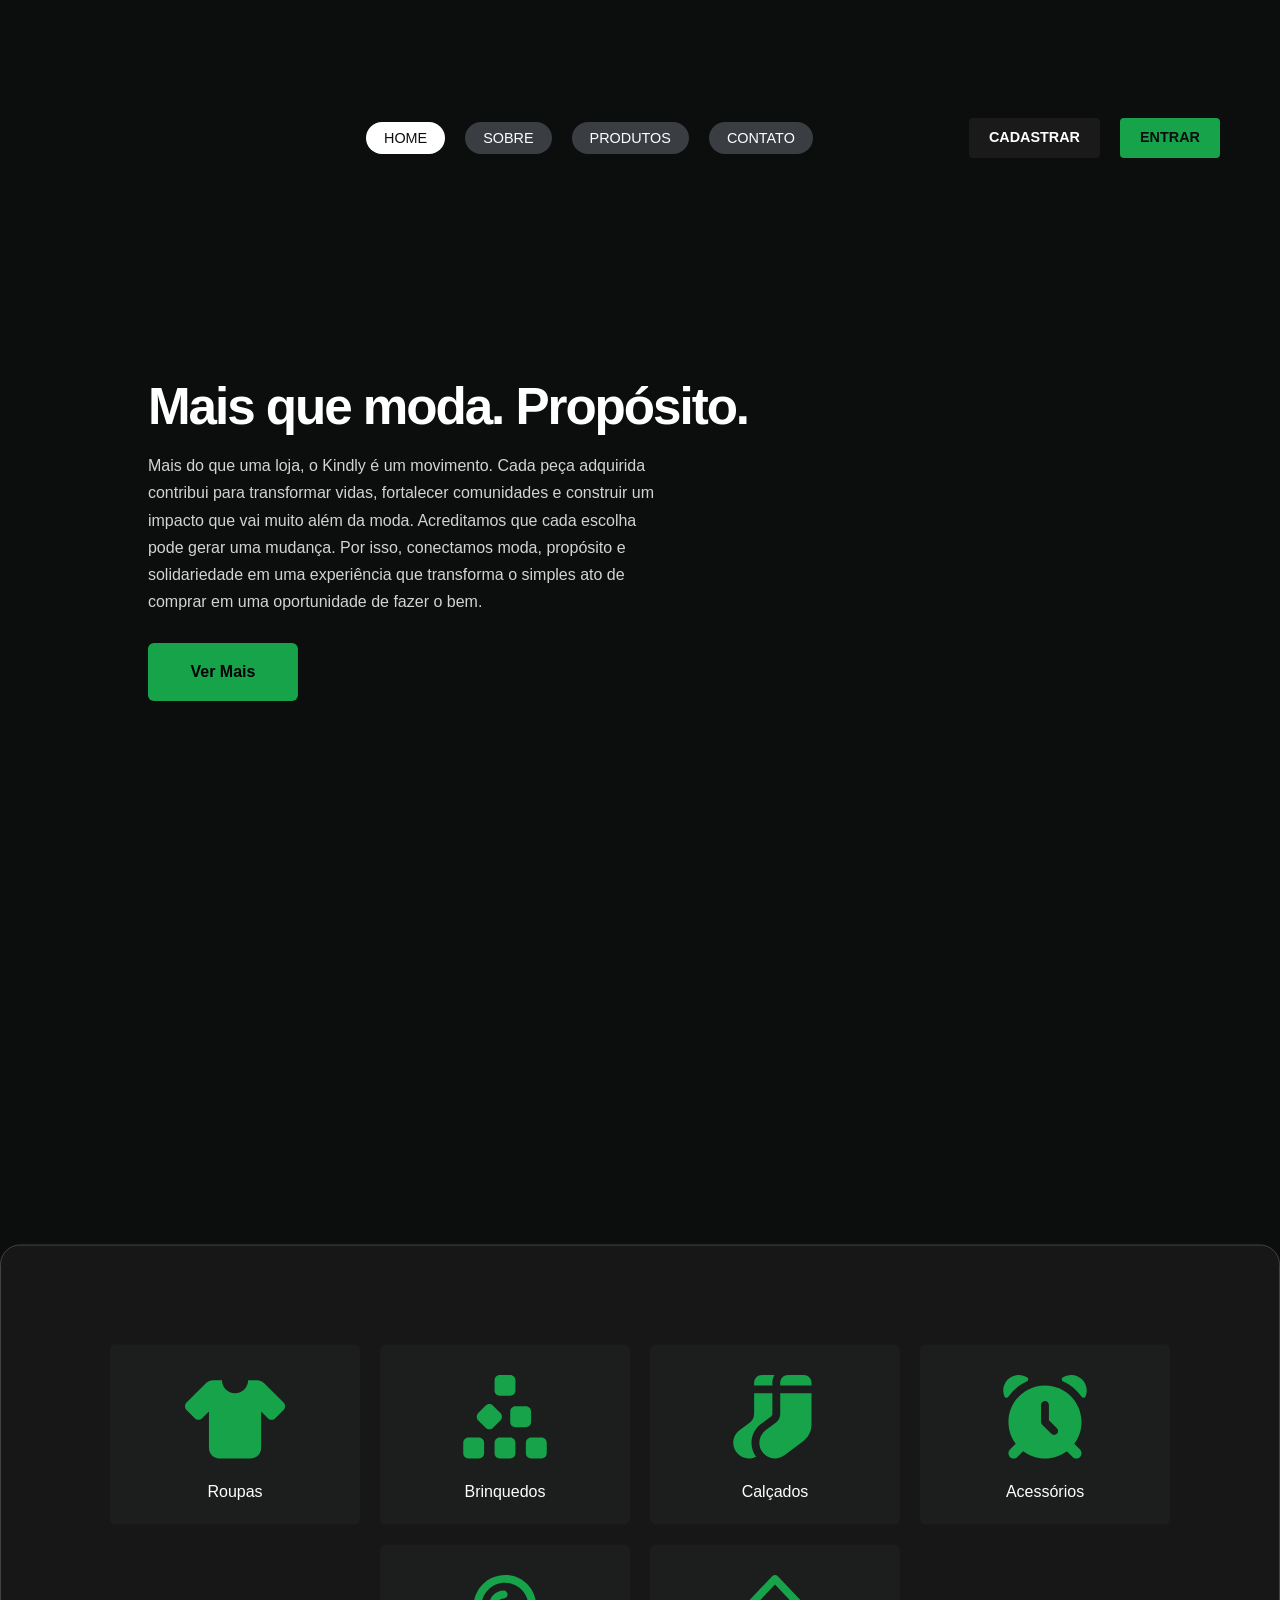
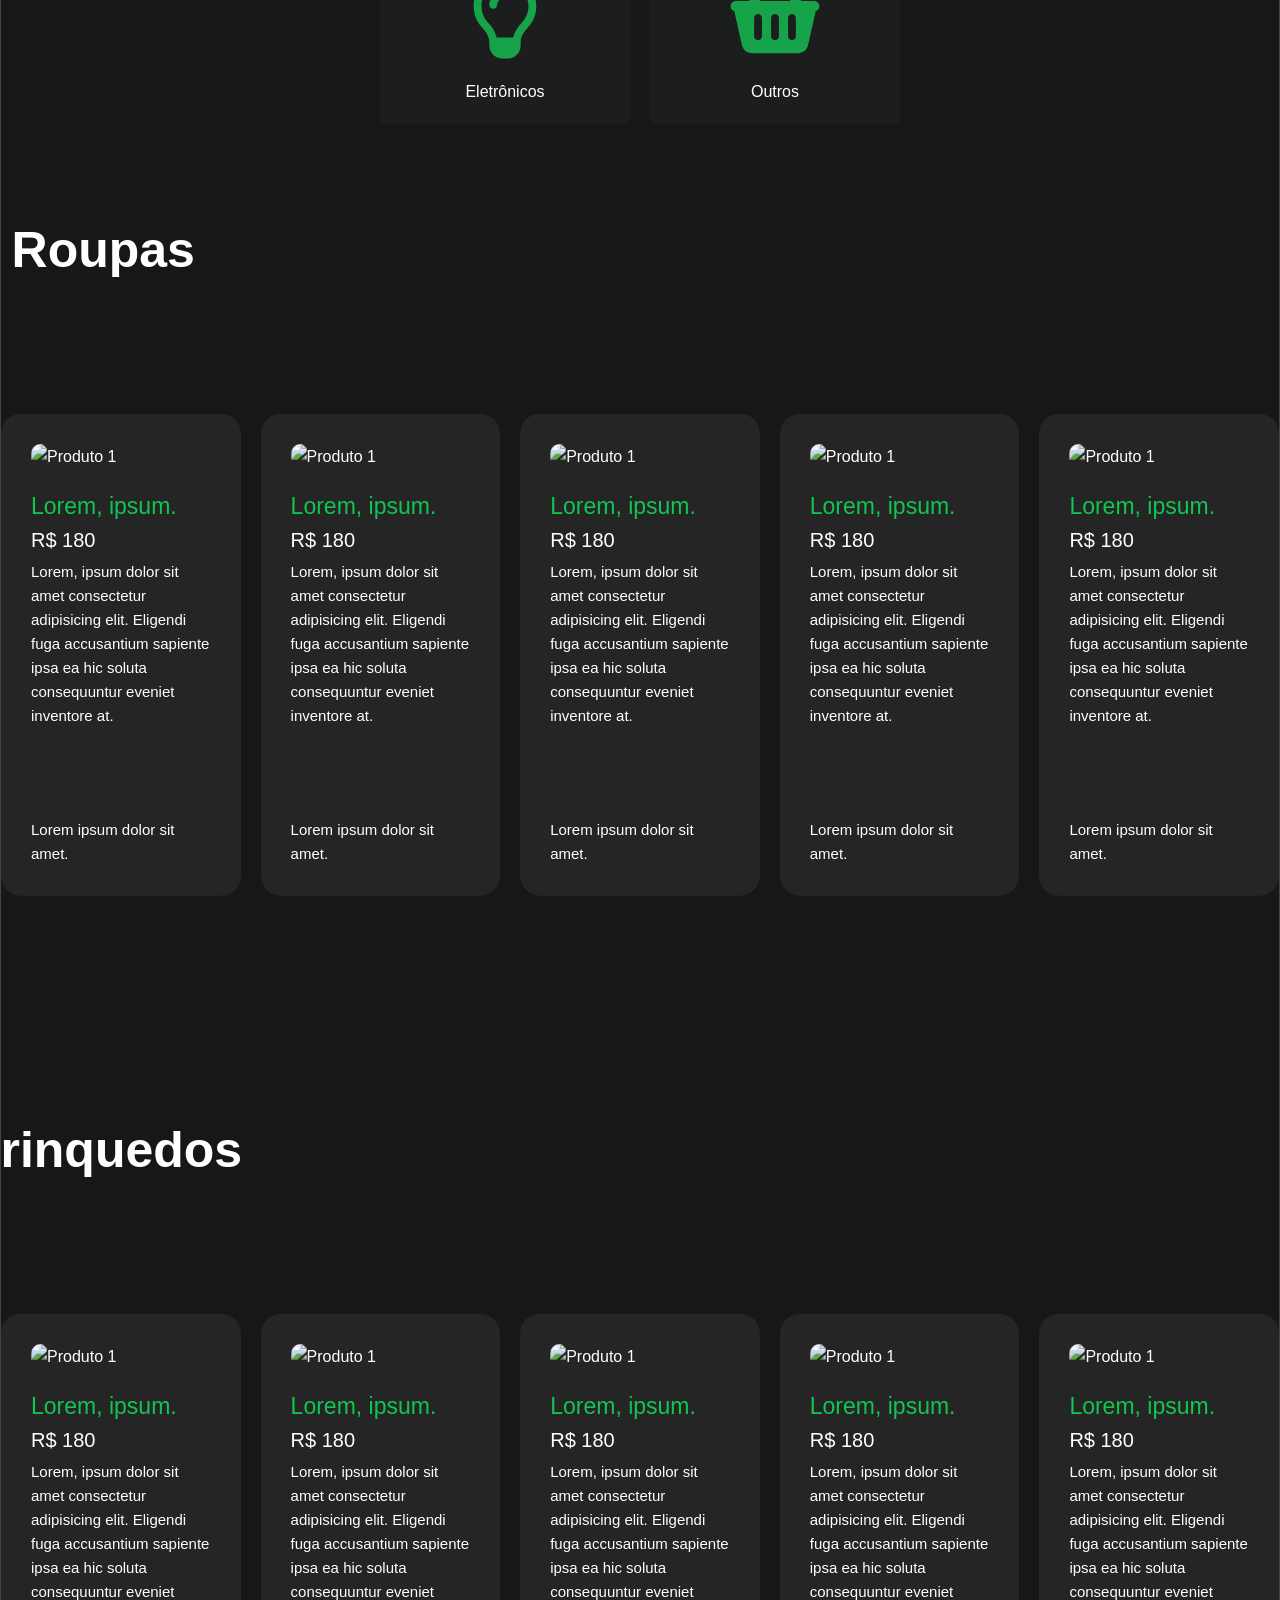
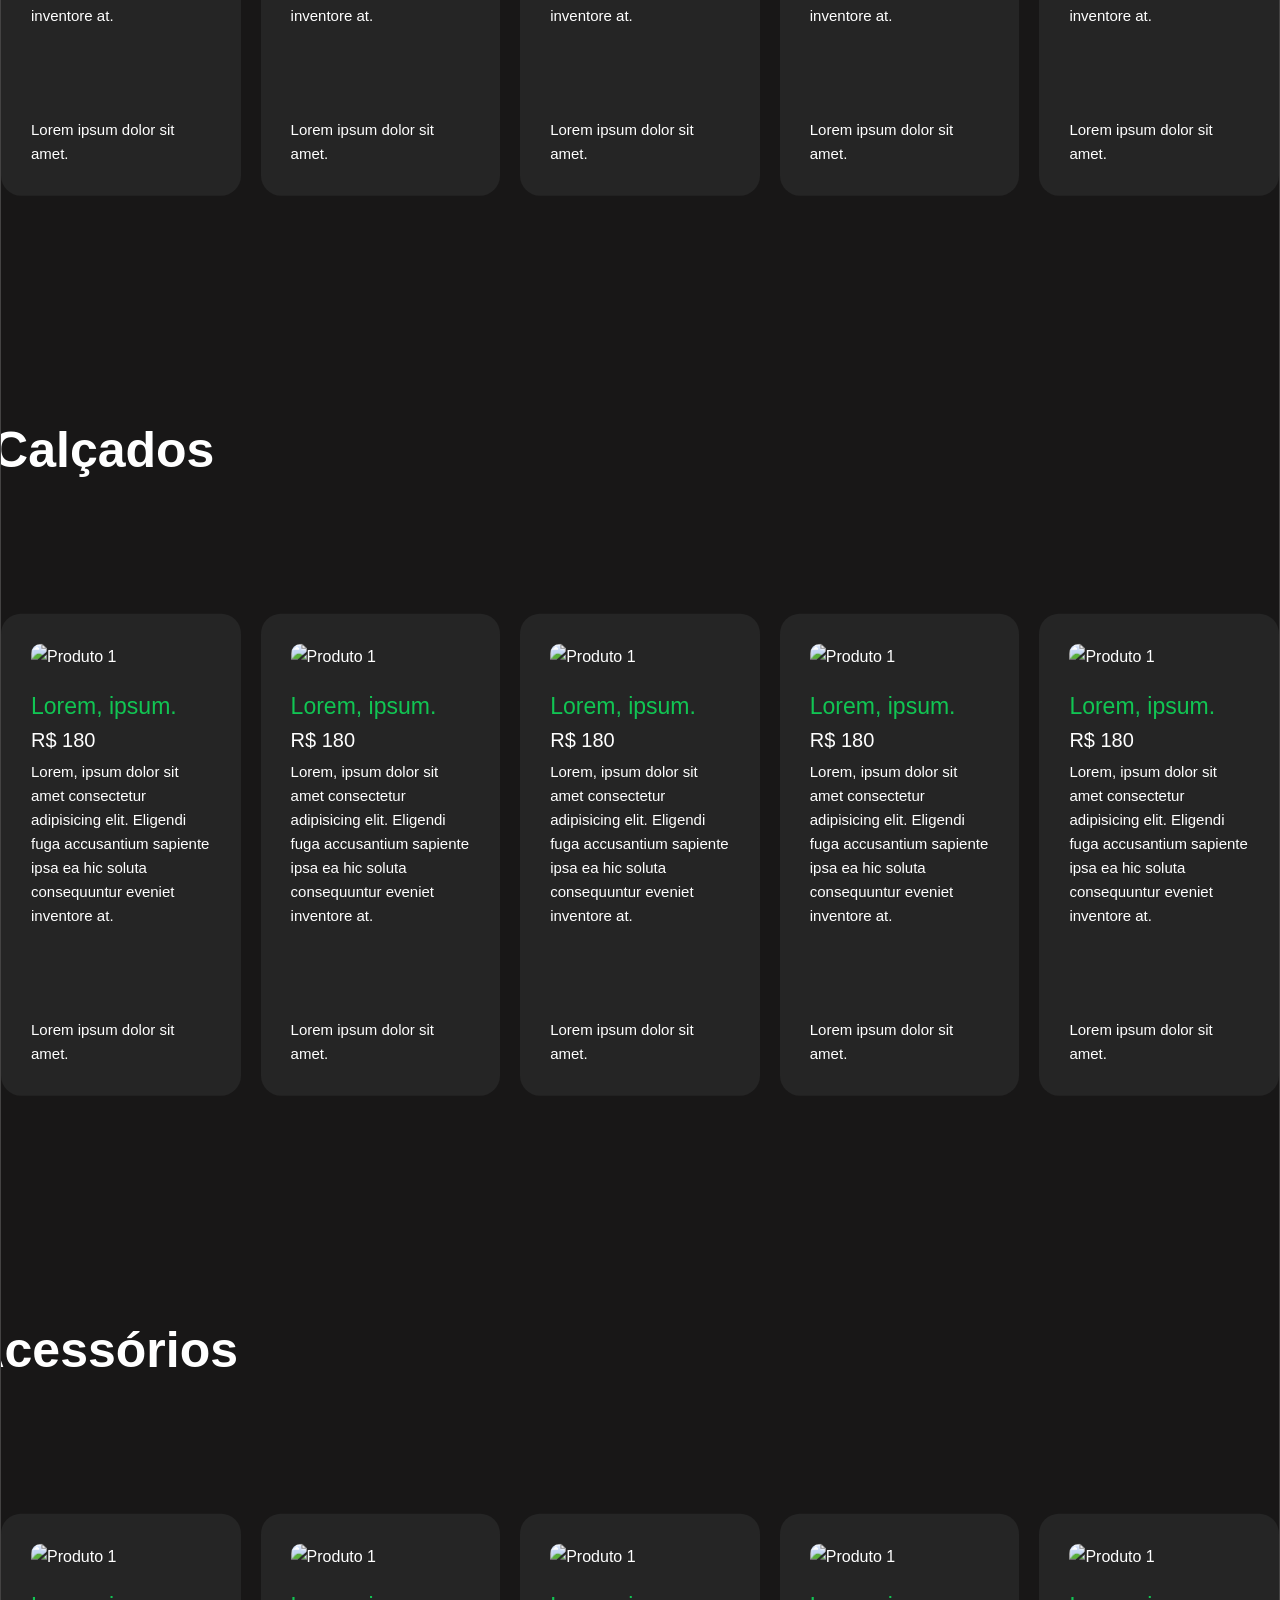
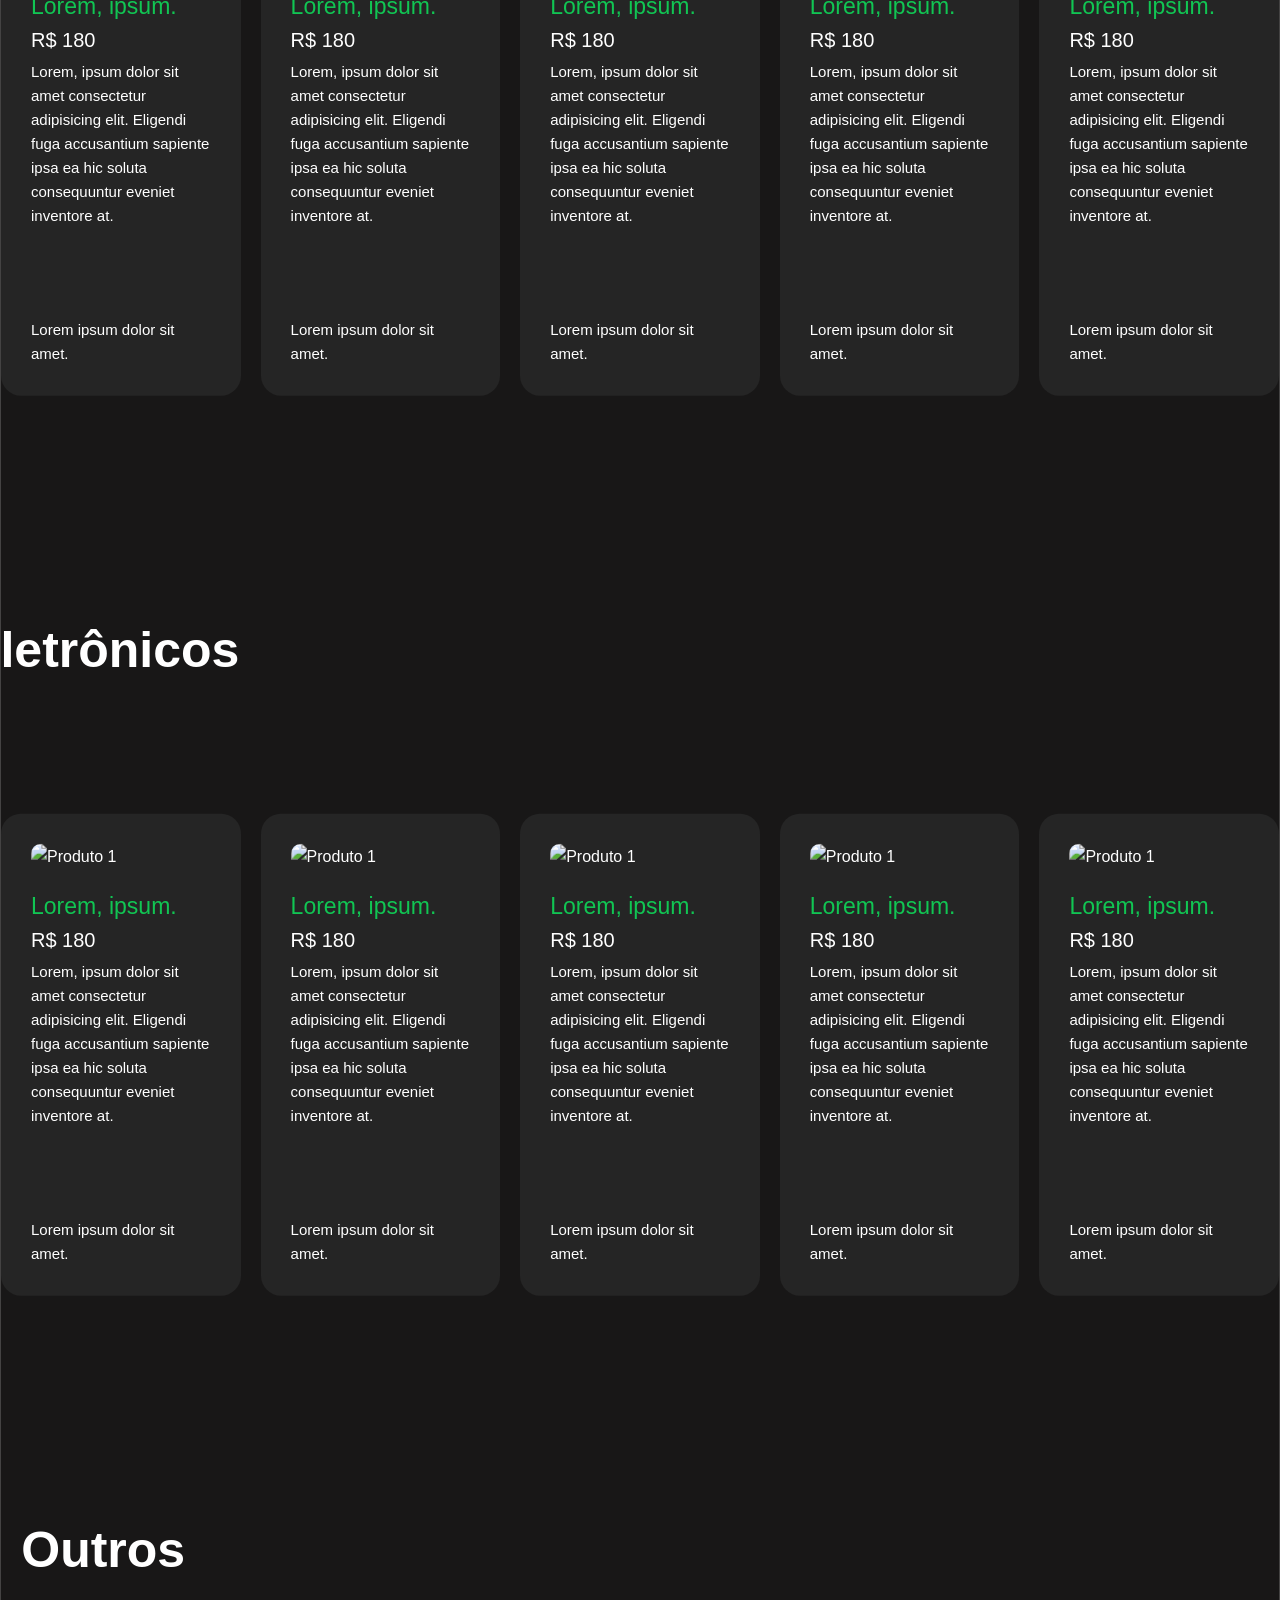
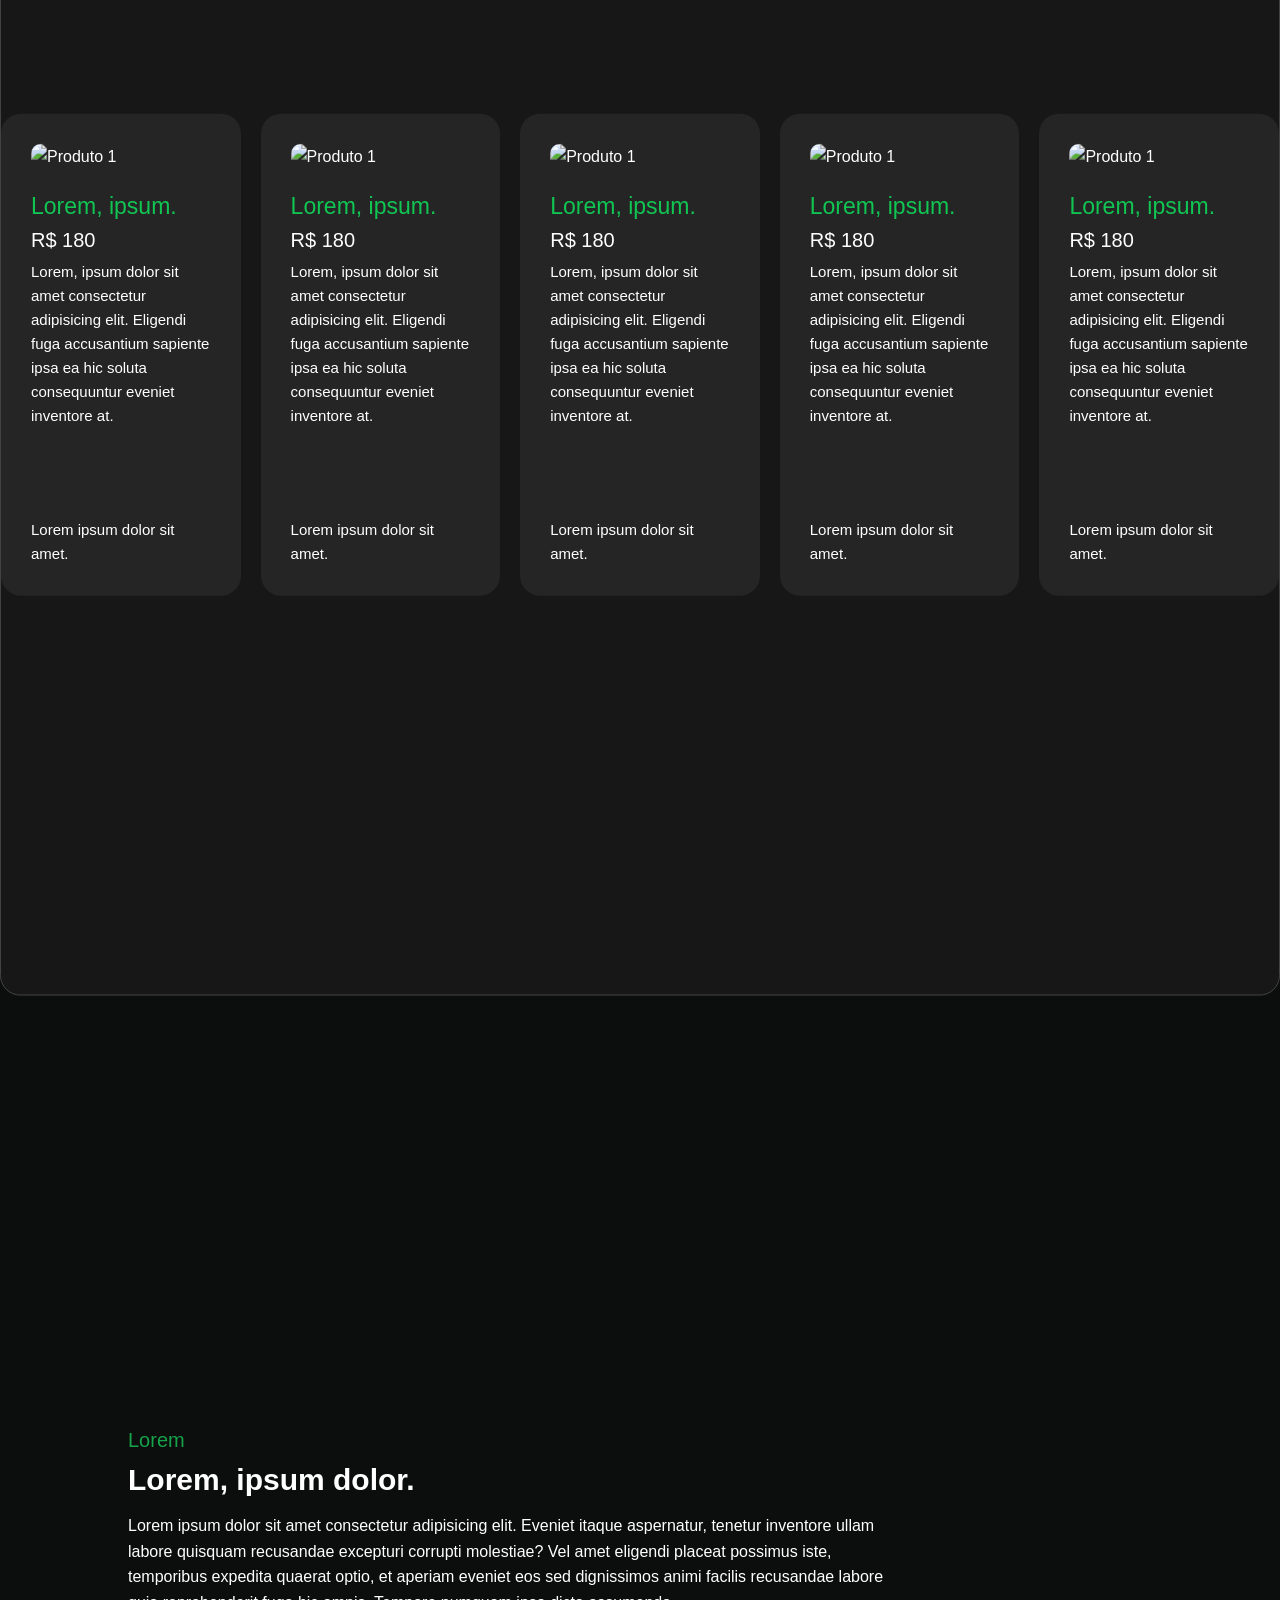
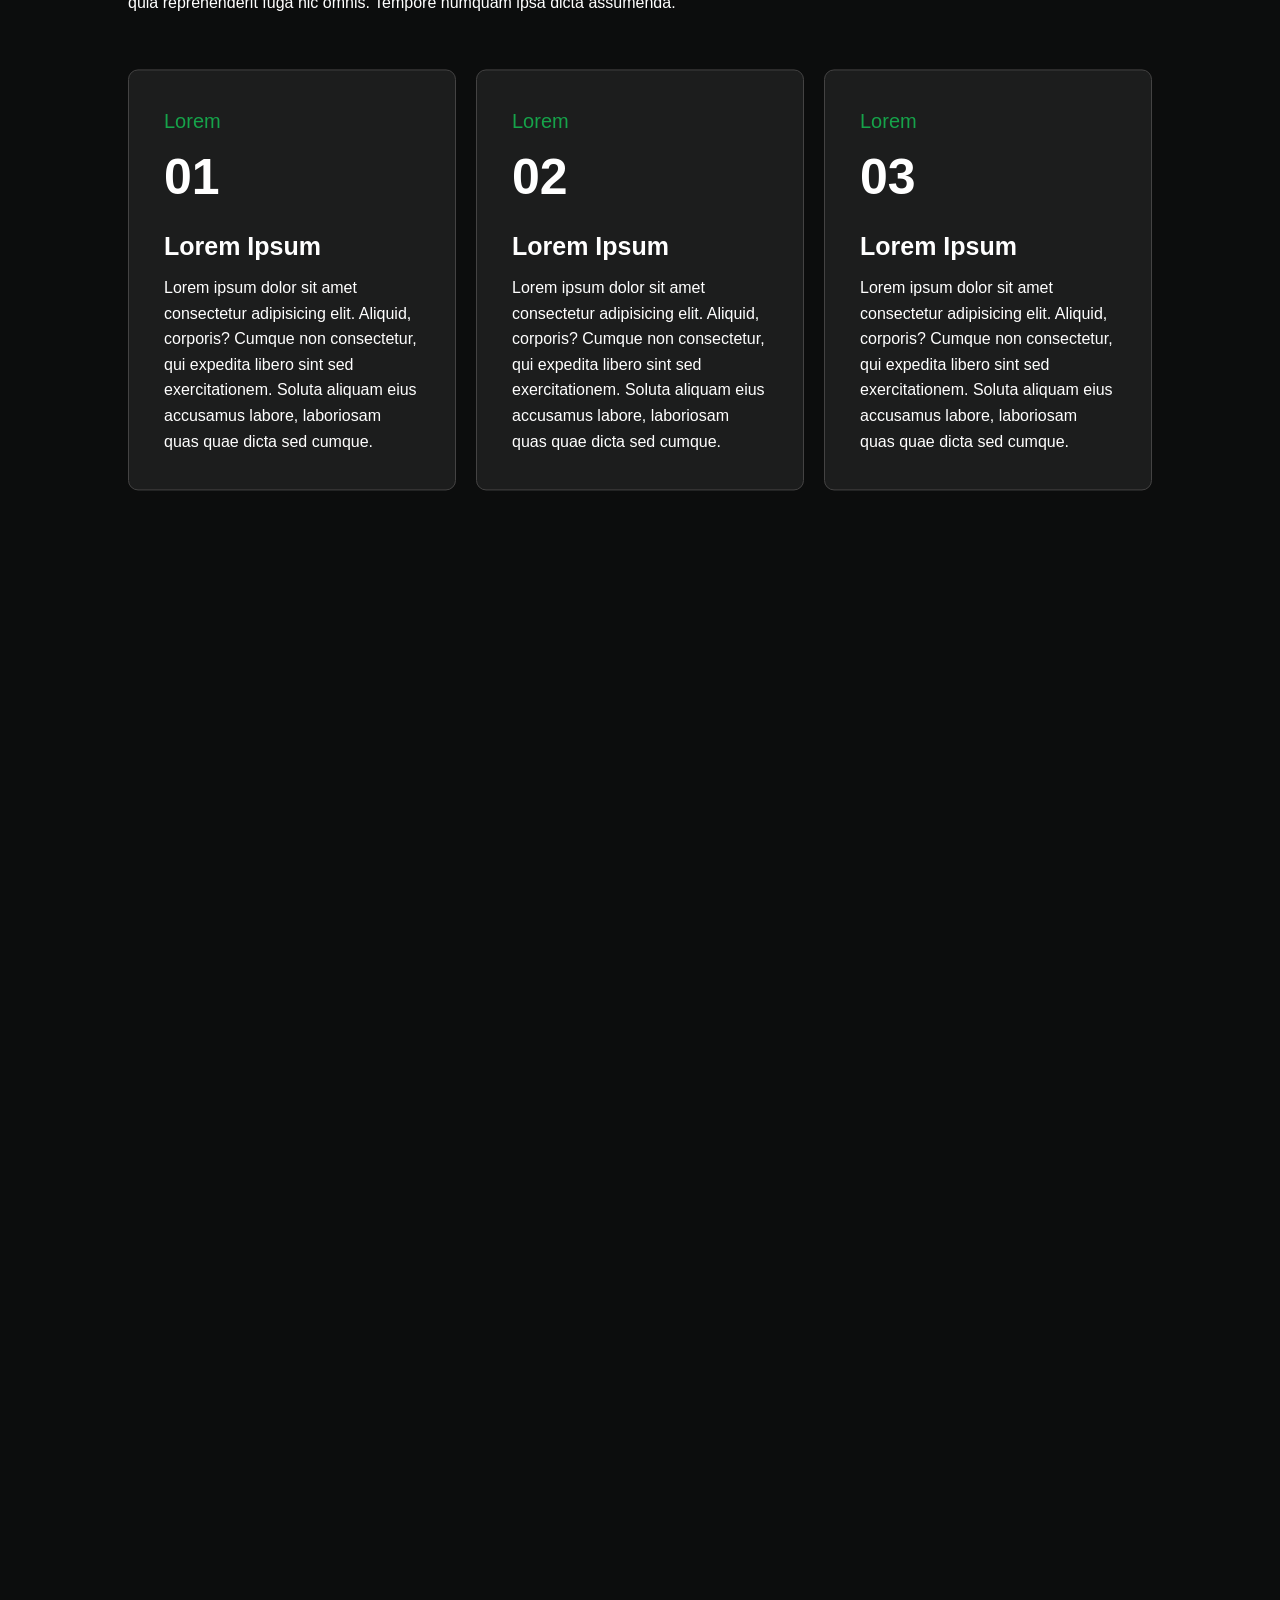
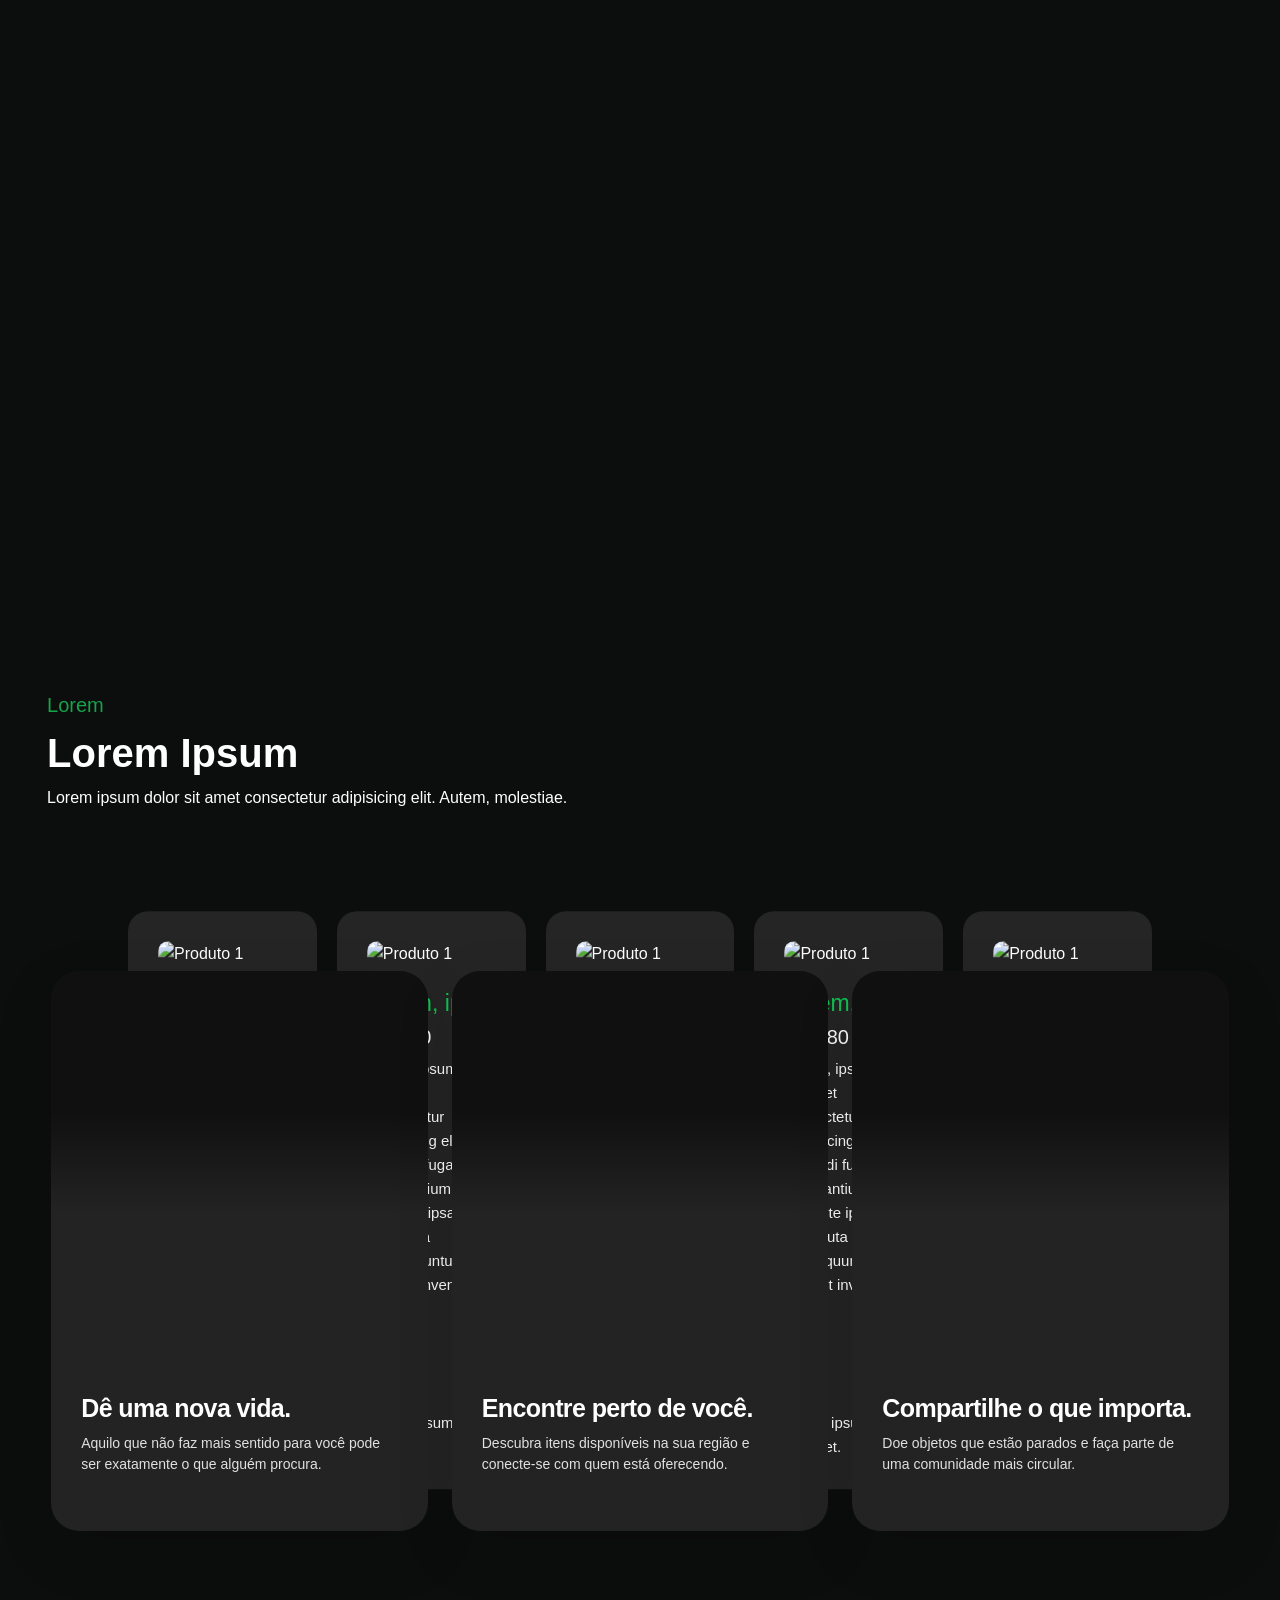
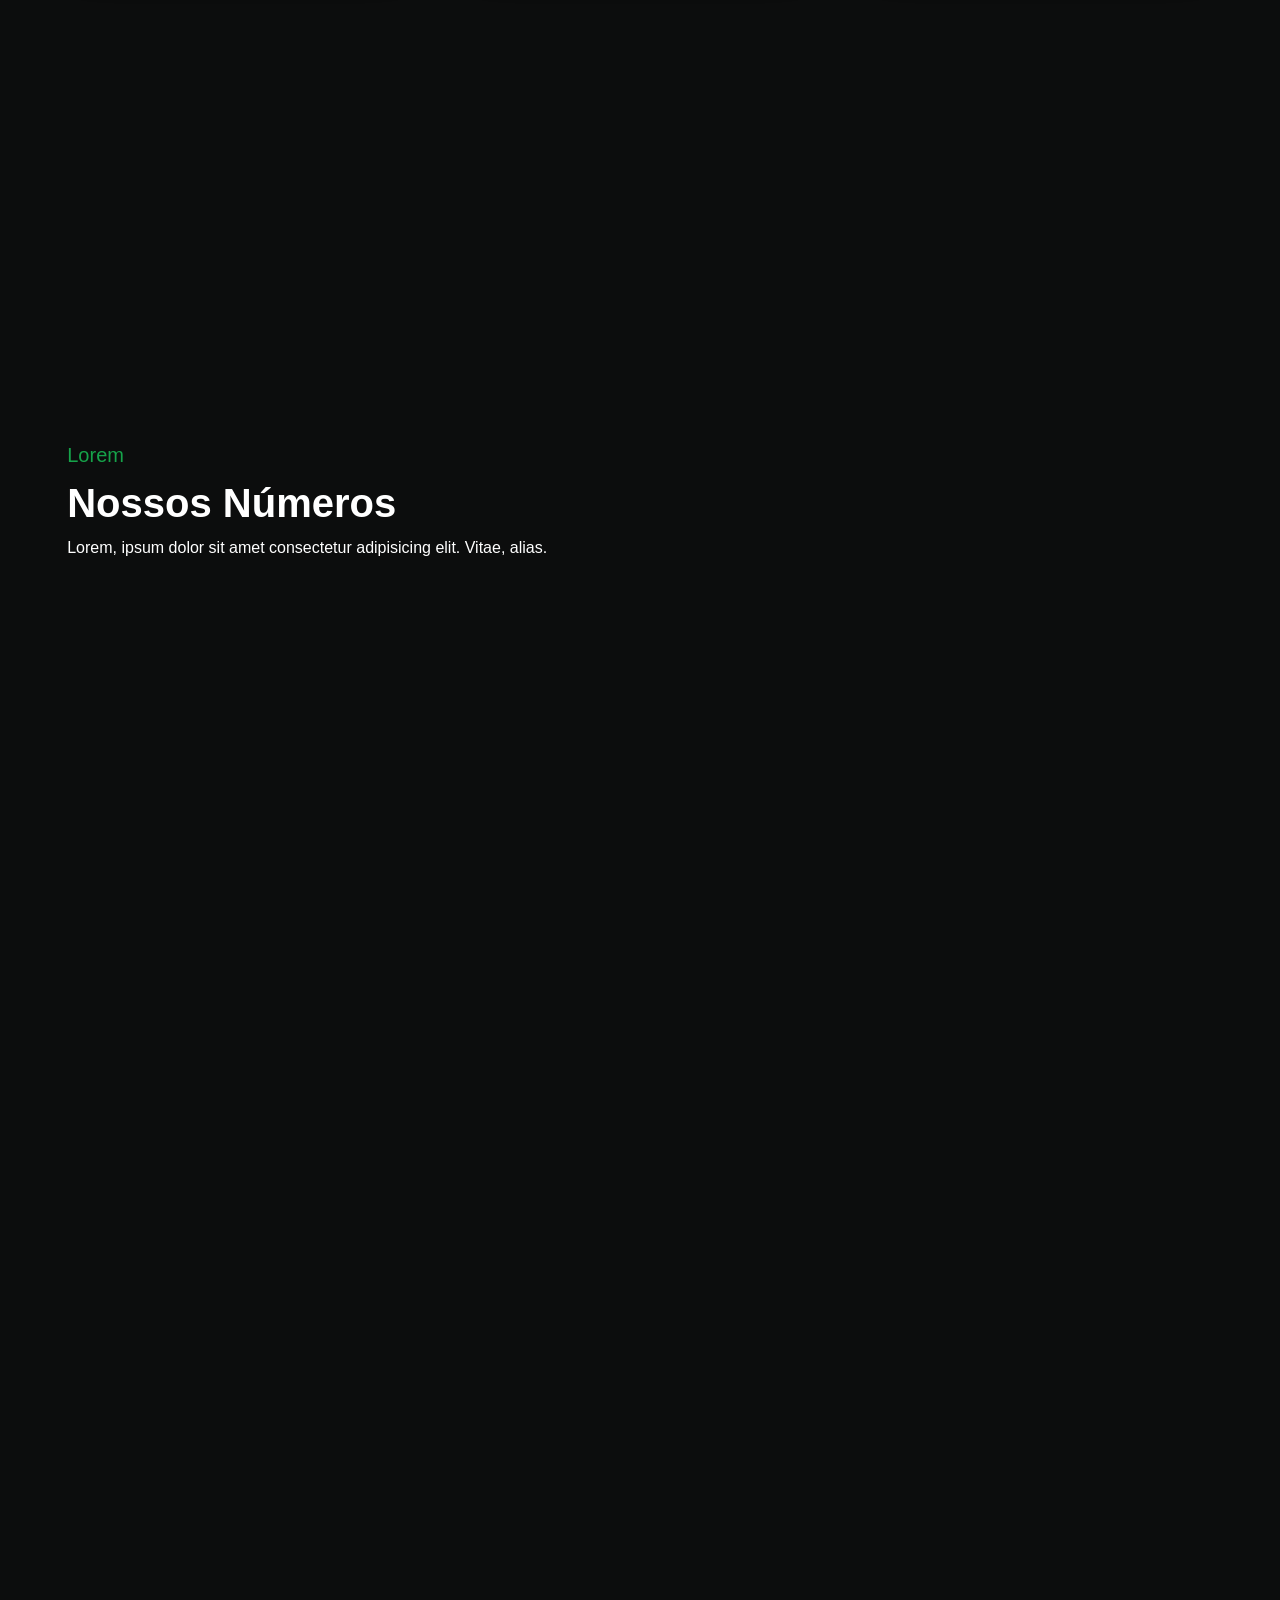
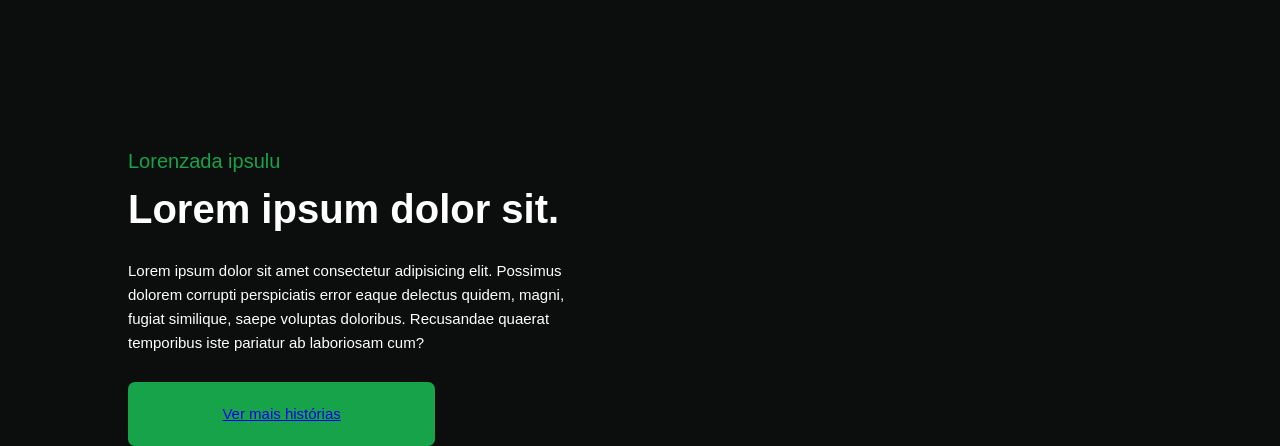
==== index.html @ 71527b62 "update js" ====
<!DOCTYPE html>
<html lang="pt-BR">
 
<head>
    <meta charset="UTF-8">
    <meta name="viewport" content="width=device-width, initial-scale=1.0">
    <title>Kindly - Roupas e Doações</title>
    <link rel="stylesheet" href="css/style.css">
    <link rel="stylesheet" href="https://cdnjs.cloudflare.com/ajax/libs/font-awesome/7.0.1/css/all.min.css"
        integrity="sha512-2SwdPD6INVrV/lHTZbO2nodKhrnDdJK9/kg2XD1r9uGqPo1cUbujc+IYdlYdEErWNu69gVcYgdxlmVmzTWnetw=="
        crossorigin="anonymous" referrerpolicy="no-referrer" />
    <script src="https://cdn.tailwindcss.com"></script>
</head>
 
<body>
 
    <header>
        <div class="container navbar">
            <div class="logo">
                <img src="pics/Foto.png" alt="" class="pic">
            </div>
            <ul class="nav-links">
                <li><a href="#" class="active">HOME</a></li>
                <li><a href="#">SOBRE</a></li>
                <li><a href="#">PRODUTOS</a></li>
                <li><a href="#">CONTATO</a></li>
            </ul>
 
            <div class="ct">
                <a href="#" class="cta-nav">CADASTRAR</a>
                <a href="#" class="cta-nav1">ENTRAR</a>
            </div>
 
        </div>
    </header>
 
    <section class="hero">
        <div class="texto">
            <h1>Mais que moda. Propósito.</h1>
            <p>Mais do que uma loja, o Kindly é um movimento. Cada peça adquirida contribui para transformar vidas,
                fortalecer comunidades e construir um impacto que vai muito além da moda. Acreditamos que cada escolha
                pode gerar uma mudança. Por isso, conectamos moda, propósito e solidariedade em uma experiência que
                transforma o simples ato de comprar em uma oportunidade de fazer o bem.</p>
            <a href="#" class="botao">Ver Mais</a>
        </div>
        <video src="pics/Background (2).mp4" autoplay muted loop></video>
    </section>
 
    <section>
        <div class="back">
            <div class="catalog-grid">
                <div class="catalog-item" data-category="roupas">
                    <svg xmlns="http://www.w3.org/2000/svg"
                        viewBox="0 0 640 640"><!--!Font Awesome Free v7.3.1 by @fontawesome - https://fontawesome.com License - https://fontawesome.com/license/free Copyright 2026 Fonticons, Inc.-->
                        <path fill="rgb(22, 163, 74)"
                            d="M320.2 176C364.4 176 400.2 140.2 400.2 96L453.7 96C470.7 96 487 102.7 499 114.7L617.6 233.4C630.1 245.9 630.1 266.2 617.6 278.7L566.9 329.4C554.4 341.9 534.1 341.9 521.6 329.4L480.2 288L480.2 512C480.2 547.3 451.5 576 416.2 576L224.2 576C188.9 576 160.2 547.3 160.2 512L160.2 288L118.8 329.4C106.3 341.9 86 341.9 73.5 329.4L22.9 278.6C10.4 266.1 10.4 245.8 22.9 233.3L141.5 114.7C153.5 102.7 169.8 96 186.8 96L240.3 96C240.3 140.2 276.1 176 320.3 176z" />
                    </svg>
                    <span>Roupas</span>
                </div>
 
                <div class="catalog-item" data-category="brinquedos">
                    <svg xmlns="http://www.w3.org/2000/svg"
                        viewBox="0 0 640 640"><!--!Font Awesome Free v7.3.1 by @fontawesome - https://fontawesome.com License - https://fontawesome.com/license/free Copyright 2026 Fonticons, Inc.-->
                        <path fill="rgb(22, 163, 74)"
                            d="M256 96C256 78.3 270.3 64 288 64L352 64C369.7 64 384 78.3 384 96L384 160C384 177.7 369.7 192 352 192L288 192C270.3 192 256 177.7 256 160L256 96zM288 448L352 448C369.7 448 384 462.3 384 480L384 544C384 561.7 369.7 576 352 576L288 576C270.3 576 256 561.7 256 544L256 480C256 462.3 270.3 448 288 448zM480 448L544 448C561.7 448 576 462.3 576 480L576 544C576 561.7 561.7 576 544 576L480 576C462.3 576 448 561.7 448 544L448 480C448 462.3 462.3 448 480 448zM384 256L448 256C465.7 256 480 270.3 480 288L480 352C480 369.7 465.7 384 448 384L384 384C366.3 384 352 369.7 352 352L352 288C352 270.3 366.3 256 384 256zM201.4 252.1C213.9 239.6 234.2 239.6 246.7 252.1L292 297.4C304.5 309.9 304.5 330.2 292 342.7L246.7 388C234.2 400.5 213.9 400.5 201.4 388L156.1 342.6C143.6 330.1 143.6 309.8 156.1 297.3L201.4 252zM96 448L160 448C177.7 448 192 462.3 192 480L192 544C192 561.7 177.7 576 160 576L96 576C78.3 576 64 561.7 64 544L64 480C64 462.3 78.3 448 96 448z" />
                    </svg>
                    <span>Brinquedos</span>
                </div>
 
                <div class="catalog-item" data-category="calcados">
                    <svg xmlns="http://www.w3.org/2000/svg"
                        viewBox="0 0 640 640"><!--!Font Awesome Free v7.3.1 by @fontawesome - https://fontawesome.com License - https://fontawesome.com/license/free Copyright 2026 Fonticons, Inc.-->
                        <path fill="rgb(22, 163, 74)"
                            d="M316.8 64L240 64C213.5 64 192 85.5 192 112L192 128L304 128L304 112C304 94.5 308.7 78.1 316.8 64zM192 176L192 304C192 324.1 182.5 343.1 166.4 355.2L102.4 403.2C78.2 421.3 64 449.8 64 480C64 533 107 576 160 576C175.4 576 190.5 572.3 204 565.3C186.4 541.4 176 511.9 176 480C176 434.7 197.3 392 233.6 364.8L297.6 316.8C301.6 313.8 304 309 304 304L304 176L192 176zM352 176L352 304C352 324.1 342.5 343.1 326.4 355.2L262.4 403.2C238.2 421.3 224 449.8 224 480C224 533 267 576 320 576C340.8 576 361 569.3 377.6 556.8L492.8 470.4C525 446.2 544 408.3 544 368L544 176L352 176zM544 128L544 112C544 85.5 522.5 64 496 64L400 64C373.5 64 352 85.5 352 112L352 128L544 128z" />
                    </svg>
                    <span>Calçados</span>
                </div>
 
                <div class="catalog-item" data-category="acessorios">
                    <svg xmlns="http://www.w3.org/2000/svg"
                        viewBox="0 0 640 640"><!--!Font Awesome Free v7.3.1 by @fontawesome - https://fontawesome.com License - https://fontawesome.com/license/free Copyright 2026 Fonticons, Inc.-->
                        <path fill="rgb(22, 163, 74)"
                            d="M568.4 196.5C563.9 207 550 206.3 543.5 196.9C515.7 156.9 477.4 124.7 432.5 104.3C422.1 99.6 418.8 86 428.4 79.7C443.4 69.8 461.4 64 480.7 64C533.3 64 575.9 106.6 575.9 159.2C575.9 172.4 573.2 185 568.3 196.5zM96.5 196.9C90 206.3 76 207 71.6 196.5C66.7 185 64 172.4 64 159.2C64 106.6 106.6 64 159.2 64C178.5 64 196.5 69.8 211.5 79.7C221.1 86 217.8 99.6 207.4 104.3C162.6 124.7 124.3 156.9 96.4 196.9zM454.2 531.4C416.8 559.4 370.3 576 320 576C269.7 576 223.2 559.4 185.9 531.4L150.6 566.6C138.1 579.1 117.8 579.1 105.3 566.6C92.8 554.1 92.8 533.8 105.3 521.3L140.5 486.1C112.6 448.8 96 402.3 96 352C96 228.3 196.3 128 320 128C443.7 128 544 228.3 544 352C544 402.3 527.4 448.8 499.4 486.2L534.6 521.4C547.1 533.9 547.1 554.2 534.6 566.7C522.1 579.2 501.8 579.2 489.3 566.7L454.1 531.5zM344 248C344 234.7 333.3 224 320 224C306.7 224 296 234.7 296 248L296 352C296 358.4 298.5 364.5 303 369L359 425C368.4 434.4 383.6 434.4 392.9 425C402.2 415.6 402.3 400.4 392.9 391.1L343.9 342.1L343.9 248z" />
                    </svg>
                    <span>Acessórios</span>
                </div>
 
                <div class="catalog-item" data-category="eletronicos">
                    <svg xmlns="http://www.w3.org/2000/svg"
                        viewBox="0 0 640 640"><!--!Font Awesome Free v7.3.1 by @fontawesome - https://fontawesome.com License - https://fontawesome.com/license/free Copyright 2026 Fonticons, Inc.-->
                        <path fill="rgb(22, 163, 74)"
                            d="M424.5 355.1C449 329.2 464 294.4 464 256C464 176.5 399.5 112 320 112C240.5 112 176 176.5 176 256C176 294.4 191 329.2 215.5 355.1C236.8 377.5 260.4 409.1 268.8 448L371.2 448C379.6 409 403.2 377.5 424.5 355.1zM459.3 388.1C435.7 413 416 443.4 416 477.7L416 496C416 540.2 380.2 576 336 576L304 576C259.8 576 224 540.2 224 496L224 477.7C224 443.4 204.3 413 180.7 388.1C148 353.7 128 307.2 128 256C128 150 214 64 320 64C426 64 512 150 512 256C512 307.2 492 353.7 459.3 388.1zM272 248C272 261.3 261.3 272 248 272C234.7 272 224 261.3 224 248C224 199.4 263.4 160 312 160C325.3 160 336 170.7 336 184C336 197.3 325.3 208 312 208C289.9 208 272 225.9 272 248z" />
                    </svg>
                    <span>Eletrônicos</span>
                </div>
 
                <div class="catalog-item" data-category="outros">
                    <svg xmlns="http://www.w3.org/2000/svg"
                        viewBox="0 0 640 640"><!--!Font Awesome Free v7.3.1 by @fontawesome - https://fontawesome.com License - https://fontawesome.com/license/free Copyright 2026 Fonticons, Inc.-->
                        <path fill="rgb(22, 163, 74)"
                            d="M320 64C326.6 64 332.9 66.7 337.4 71.5L481.4 223.5L481.9 224L560 224C577.7 224 592 238.3 592 256C592 270.5 582.4 282.7 569.2 286.7L523.1 493.9C516.6 523.2 490.6 544 460.6 544L179.3 544C149.3 544 123.3 523.2 116.8 493.9L70.8 286.7C57.6 282.8 48 270.5 48 256C48 238.3 62.3 224 80 224L158.1 224L158.6 223.5L302.6 71.5C307.1 66.7 313.4 64 320 64zM320 122.9L224.2 224L415.8 224L320 122.9zM240 328C240 314.7 229.3 304 216 304C202.7 304 192 314.7 192 328L192 440C192 453.3 202.7 464 216 464C229.3 464 240 453.3 240 440L240 328zM320 304C306.7 304 296 314.7 296 328L296 440C296 453.3 306.7 464 320 464C333.3 464 344 453.3 344 440L344 328C344 314.7 333.3 304 320 304zM448 328C448 314.7 437.3 304 424 304C410.7 304 400 314.7 400 328L400 440C400 453.3 410.7 464 424 464C437.3 464 448 453.3 448 440L448 328z" />
                    </svg>
                    <span>Outros</span>
                </div>
 
                <!--Anúncios 1-->
                <div class="anuncios">
                    <h1 class="text">Roupas</h1>
                    <div class="anuncio">
                        <img src="ads/row-fashionable-polo-tshirts-man-wooden-hanger-rack-clothing-boutique-retail-shop.jpg"
                            alt="Produto 1" class="ad">
                        <h1 for="#">Lorem, ipsum.</h1>
                        <label for="#" class="lbl">R$ 180</label>
                        <p>Lorem, ipsum dolor sit amet consectetur adipisicing elit. Eligendi fuga accusantium sapiente
                            ipsa ea hic soluta consequuntur eveniet inventore at.</p>
                        <p class="label">Lorem ipsum dolor sit amet.</p>
 
                    </div>
 
                    <div class="anuncio">
                        <img src="ads/row-fashionable-polo-tshirts-man-wooden-hanger-rack-clothing-boutique-retail-shop.jpg"
                            alt="Produto 1" class="ad">
                        <h1 for="#">Lorem, ipsum.</h1>
                        <label for="#" class="lbl">R$ 180</label>
                        <p>Lorem, ipsum dolor sit amet consectetur adipisicing elit. Eligendi fuga accusantium sapiente
                            ipsa ea hic soluta consequuntur eveniet inventore at.</p>
                        <p class="label">Lorem ipsum dolor sit amet.</p>
                    </div>
 
                    <div class="anuncio">
                        <img src="ads/row-fashionable-polo-tshirts-man-wooden-hanger-rack-clothing-boutique-retail-shop.jpg"
                            alt="Produto 1" class="ad">
                        <h1 for="#">Lorem, ipsum.</h1>
                        <label for="#" class="lbl">R$ 180</label>
                        <p>Lorem, ipsum dolor sit amet consectetur adipisicing elit. Eligendi fuga accusantium sapiente
                            ipsa ea hic soluta consequuntur eveniet inventore at.</p>
                        <p class="label">Lorem ipsum dolor sit amet.</p>
                    </div>
 
                    <div class="anuncio">
                        <img src="ads/row-fashionable-polo-tshirts-man-wooden-hanger-rack-clothing-boutique-retail-shop.jpg"
                            alt="Produto 1" class="ad">
                        <h1 for="#">Lorem, ipsum.</h1>
                        <label for="#" class="lbl">R$ 180</label>
                        <p>Lorem, ipsum dolor sit amet consectetur adipisicing elit. Eligendi fuga accusantium sapiente
                            ipsa ea hic soluta consequuntur eveniet inventore at.</p>
                        <p class="label">Lorem ipsum dolor sit amet.</p>
                    </div>
 
                    <div class="anuncio">
                        <img src="ads/row-fashionable-polo-tshirts-man-wooden-hanger-rack-clothing-boutique-retail-shop.jpg"
                            alt="Produto 1" class="ad">
                        <h1 for="#">Lorem, ipsum.</h1>
                        <label for="#" class="lbl">R$ 180</label>
                        <p>Lorem, ipsum dolor sit amet consectetur adipisicing elit. Eligendi fuga accusantium sapiente
                            ipsa ea hic soluta consequuntur eveniet inventore at.</p>
                        <p class="label">Lorem ipsum dolor sit amet.</p>
                    </div>
                </div>
 
                <!--Anúncios 2-->
                <div class="anuncios1">
                    <h1 class="text">Brinquedos</h1>
                    <div class="anuncio">
                        <img src="ads/row-fashionable-polo-tshirts-man-wooden-hanger-rack-clothing-boutique-retail-shop.jpg"
                            alt="Produto 1" class="ad">
                        <h1 for="#">Lorem, ipsum.</h1>
                        <label for="#" class="lbl">R$ 180</label>
                        <p>Lorem, ipsum dolor sit amet consectetur adipisicing elit. Eligendi fuga accusantium sapiente
                            ipsa ea hic soluta consequuntur eveniet inventore at.</p>
                        <p class="label">Lorem ipsum dolor sit amet.</p>
 
                    </div>
 
                    <div class="anuncio">
                        <img src="ads/row-fashionable-polo-tshirts-man-wooden-hanger-rack-clothing-boutique-retail-shop.jpg"
                            alt="Produto 1" class="ad">
                        <h1 for="#">Lorem, ipsum.</h1>
                        <label for="#" class="lbl">R$ 180</label>
                        <p>Lorem, ipsum dolor sit amet consectetur adipisicing elit. Eligendi fuga accusantium sapiente
                            ipsa ea hic soluta consequuntur eveniet inventore at.</p>
                        <p class="label">Lorem ipsum dolor sit amet.</p>
                    </div>
 
                    <div class="anuncio">
                        <img src="ads/row-fashionable-polo-tshirts-man-wooden-hanger-rack-clothing-boutique-retail-shop.jpg"
                            alt="Produto 1" class="ad">
                        <h1 for="#">Lorem, ipsum.</h1>
                        <label for="#" class="lbl">R$ 180</label>
                        <p>Lorem, ipsum dolor sit amet consectetur adipisicing elit. Eligendi fuga accusantium sapiente
                            ipsa ea hic soluta consequuntur eveniet inventore at.</p>
                        <p class="label">Lorem ipsum dolor sit amet.</p>
                    </div>
 
                    <div class="anuncio">
                        <img src="ads/row-fashionable-polo-tshirts-man-wooden-hanger-rack-clothing-boutique-retail-shop.jpg"
                            alt="Produto 1" class="ad">
                        <h1 for="#">Lorem, ipsum.</h1>
                        <label for="#" class="lbl">R$ 180</label>
                        <p>Lorem, ipsum dolor sit amet consectetur adipisicing elit. Eligendi fuga accusantium sapiente
                            ipsa ea hic soluta consequuntur eveniet inventore at.</p>
                        <p class="label">Lorem ipsum dolor sit amet.</p>
                    </div>
 
                    <div class="anuncio">
                        <img src="ads/row-fashionable-polo-tshirts-man-wooden-hanger-rack-clothing-boutique-retail-shop.jpg"
                            alt="Produto 1" class="ad">
                        <h1 for="#">Lorem, ipsum.</h1>
                        <label for="#" class="lbl">R$ 180</label>
                        <p>Lorem, ipsum dolor sit amet consectetur adipisicing elit. Eligendi fuga accusantium sapiente
                            ipsa ea hic soluta consequuntur eveniet inventore at.</p>
                        <p class="label">Lorem ipsum dolor sit amet.</p>
                    </div>
                </div>
 
                <!--Anúncios 3-->
                <div class="anuncios3">
                    <h1 class="text">Acessórios</h1>
                    <div class="anuncio">
                        <img src="ads/row-fashionable-polo-tshirts-man-wooden-hanger-rack-clothing-boutique-retail-shop.jpg"
                            alt="Produto 1" class="ad">
                        <h1 for="#">Lorem, ipsum.</h1>
                        <label for="#" class="lbl">R$ 180</label>
                        <p>Lorem, ipsum dolor sit amet consectetur adipisicing elit. Eligendi fuga accusantium sapiente
                            ipsa ea hic soluta consequuntur eveniet inventore at.</p>
                        <p class="label">Lorem ipsum dolor sit amet.</p>
 
                    </div>
 
                    <div class="anuncio">
                        <img src="ads/row-fashionable-polo-tshirts-man-wooden-hanger-rack-clothing-boutique-retail-shop.jpg"
                            alt="Produto 1" class="ad">
                        <h1 for="#">Lorem, ipsum.</h1>
                        <label for="#" class="lbl">R$ 180</label>
                        <p>Lorem, ipsum dolor sit amet consectetur adipisicing elit. Eligendi fuga accusantium sapiente
                            ipsa ea hic soluta consequuntur eveniet inventore at.</p>
                        <p class="label">Lorem ipsum dolor sit amet.</p>
                    </div>
 
                    <div class="anuncio">
                        <img src="ads/row-fashionable-polo-tshirts-man-wooden-hanger-rack-clothing-boutique-retail-shop.jpg"
                            alt="Produto 1" class="ad">
                        <h1 for="#">Lorem, ipsum.</h1>
                        <label for="#" class="lbl">R$ 180</label>
                        <p>Lorem, ipsum dolor sit amet consectetur adipisicing elit. Eligendi fuga accusantium sapiente
                            ipsa ea hic soluta consequuntur eveniet inventore at.</p>
                        <p class="label">Lorem ipsum dolor sit amet.</p>
                    </div>
 
                    <div class="anuncio">
                        <img src="ads/row-fashionable-polo-tshirts-man-wooden-hanger-rack-clothing-boutique-retail-shop.jpg"
                            alt="Produto 1" class="ad">
                        <h1 for="#">Lorem, ipsum.</h1>
                        <label for="#" class="lbl">R$ 180</label>
                        <p>Lorem, ipsum dolor sit amet consectetur adipisicing elit. Eligendi fuga accusantium sapiente
                            ipsa ea hic soluta consequuntur eveniet inventore at.</p>
                        <p class="label">Lorem ipsum dolor sit amet.</p>
                    </div>
 
                    <div class="anuncio">
                        <img src="ads/row-fashionable-polo-tshirts-man-wooden-hanger-rack-clothing-boutique-retail-shop.jpg"
                            alt="Produto 1" class="ad">
                        <h1 for="#">Lorem, ipsum.</h1>
                        <label for="#" class="lbl">R$ 180</label>
                        <p>Lorem, ipsum dolor sit amet consectetur adipisicing elit. Eligendi fuga accusantium sapiente
                            ipsa ea hic soluta consequuntur eveniet inventore at.</p>
                        <p class="label">Lorem ipsum dolor sit amet.</p>
                    </div>
                </div>
 
                <!--Anúncios 4-->
                <div class="anuncios2">
                    <h1 class="text">Calçados</h1>
                    <div class="anuncio">
                        <img src="ads/row-fashionable-polo-tshirts-man-wooden-hanger-rack-clothing-boutique-retail-shop.jpg"
                            alt="Produto 1" class="ad">
                        <h1 for="#">Lorem, ipsum.</h1>
                        <label for="#" class="lbl">R$ 180</label>
                        <p>Lorem, ipsum dolor sit amet consectetur adipisicing elit. Eligendi fuga accusantium sapiente
                            ipsa ea hic soluta consequuntur eveniet inventore at.</p>
                        <p class="label">Lorem ipsum dolor sit amet.</p>
 
                    </div>
 
                    <div class="anuncio">
                        <img src="ads/row-fashionable-polo-tshirts-man-wooden-hanger-rack-clothing-boutique-retail-shop.jpg"
                            alt="Produto 1" class="ad">
                        <h1 for="#">Lorem, ipsum.</h1>
                        <label for="#" class="lbl">R$ 180</label>
                        <p>Lorem, ipsum dolor sit amet consectetur adipisicing elit. Eligendi fuga accusantium sapiente
                            ipsa ea hic soluta consequuntur eveniet inventore at.</p>
                        <p class="label">Lorem ipsum dolor sit amet.</p>
                    </div>
 
                    <div class="anuncio">
                        <img src="ads/row-fashionable-polo-tshirts-man-wooden-hanger-rack-clothing-boutique-retail-shop.jpg"
                            alt="Produto 1" class="ad">
                        <h1 for="#">Lorem, ipsum.</h1>
                        <label for="#" class="lbl">R$ 180</label>
                        <p>Lorem, ipsum dolor sit amet consectetur adipisicing elit. Eligendi fuga accusantium sapiente
                            ipsa ea hic soluta consequuntur eveniet inventore at.</p>
                        <p class="label">Lorem ipsum dolor sit amet.</p>
                    </div>
 
                    <div class="anuncio">
                        <img src="ads/row-fashionable-polo-tshirts-man-wooden-hanger-rack-clothing-boutique-retail-shop.jpg"
                            alt="Produto 1" class="ad">
                        <h1 for="#">Lorem, ipsum.</h1>
                        <label for="#" class="lbl">R$ 180</label>
                        <p>Lorem, ipsum dolor sit amet consectetur adipisicing elit. Eligendi fuga accusantium sapiente
                            ipsa ea hic soluta consequuntur eveniet inventore at.</p>
                        <p class="label">Lorem ipsum dolor sit amet.</p>
                    </div>
 
                    <div class="anuncio">
                        <img src="ads/row-fashionable-polo-tshirts-man-wooden-hanger-rack-clothing-boutique-retail-shop.jpg"
                            alt="Produto 1" class="ad">
                        <h1 for="#">Lorem, ipsum.</h1>
                        <label for="#" class="lbl">R$ 180</label>
                        <p>Lorem, ipsum dolor sit amet consectetur adipisicing elit. Eligendi fuga accusantium sapiente
                            ipsa ea hic soluta consequuntur eveniet inventore at.</p>
                        <p class="label">Lorem ipsum dolor sit amet.</p>
                    </div>
                </div>
 
                <!--Anúncios 5-->
                <div class="anuncios4">
                    <h1 class="text">Eletrônicos</h1>
                    <div class="anuncio">
                        <img src="ads/row-fashionable-polo-tshirts-man-wooden-hanger-rack-clothing-boutique-retail-shop.jpg"
                            alt="Produto 1" class="ad">
                        <h1 for="#">Lorem, ipsum.</h1>
                        <label for="#" class="lbl">R$ 180</label>
                        <p>Lorem, ipsum dolor sit amet consectetur adipisicing elit. Eligendi fuga accusantium sapiente
                            ipsa ea hic soluta consequuntur eveniet inventore at.</p>
                        <p class="label">Lorem ipsum dolor sit amet.</p>
 
                    </div>
 
                    <div class="anuncio">
                        <img src="ads/row-fashionable-polo-tshirts-man-wooden-hanger-rack-clothing-boutique-retail-shop.jpg"
                            alt="Produto 1" class="ad">
                        <h1 for="#">Lorem, ipsum.</h1>
                        <label for="#" class="lbl">R$ 180</label>
                        <p>Lorem, ipsum dolor sit amet consectetur adipisicing elit. Eligendi fuga accusantium sapiente
                            ipsa ea hic soluta consequuntur eveniet inventore at.</p>
                        <p class="label">Lorem ipsum dolor sit amet.</p>
                    </div>
 
                    <div class="anuncio">
                        <img src="ads/row-fashionable-polo-tshirts-man-wooden-hanger-rack-clothing-boutique-retail-shop.jpg"
                            alt="Produto 1" class="ad">
                        <h1 for="#">Lorem, ipsum.</h1>
                        <label for="#" class="lbl">R$ 180</label>
                        <p>Lorem, ipsum dolor sit amet consectetur adipisicing elit. Eligendi fuga accusantium sapiente
                            ipsa ea hic soluta consequuntur eveniet inventore at.</p>
                        <p class="label">Lorem ipsum dolor sit amet.</p>
                    </div>
 
                    <div class="anuncio">
                        <img src="ads/row-fashionable-polo-tshirts-man-wooden-hanger-rack-clothing-boutique-retail-shop.jpg"
                            alt="Produto 1" class="ad">
                        <h1 for="#">Lorem, ipsum.</h1>
                        <label for="#" class="lbl">R$ 180</label>
                        <p>Lorem, ipsum dolor sit amet consectetur adipisicing elit. Eligendi fuga accusantium sapiente
                            ipsa ea hic soluta consequuntur eveniet inventore at.</p>
                        <p class="label">Lorem ipsum dolor sit amet.</p>
                    </div>
 
                    <div class="anuncio">
                        <img src="ads/row-fashionable-polo-tshirts-man-wooden-hanger-rack-clothing-boutique-retail-shop.jpg"
                            alt="Produto 1" class="ad">
                        <h1 for="#">Lorem, ipsum.</h1>
                        <label for="#" class="lbl">R$ 180</label>
                        <p>Lorem, ipsum dolor sit amet consectetur adipisicing elit. Eligendi fuga accusantium sapiente
                            ipsa ea hic soluta consequuntur eveniet inventore at.</p>
                        <p class="label">Lorem ipsum dolor sit amet.</p>
                    </div>
                </div>
 
                <!--Anúncios 6-->
                <div class="anuncios5">
                    <h1 class="text">Outros</h1>
                    <div class="anuncio">
                        <img src="ads/row-fashionable-polo-tshirts-man-wooden-hanger-rack-clothing-boutique-retail-shop.jpg"
                            alt="Produto 1" class="ad">
                        <h1 for="#">Lorem, ipsum.</h1>
                        <label for="#" class="lbl">R$ 180</label>
                        <p>Lorem, ipsum dolor sit amet consectetur adipisicing elit. Eligendi fuga accusantium sapiente
                            ipsa ea hic soluta consequuntur eveniet inventore at.</p>
                        <p class="label">Lorem ipsum dolor sit amet.</p>
 
                    </div>
 
                    <div class="anuncio">
                        <img src="ads/row-fashionable-polo-tshirts-man-wooden-hanger-rack-clothing-boutique-retail-shop.jpg"
                            alt="Produto 1" class="ad">
                        <h1 for="#">Lorem, ipsum.</h1>
                        <label for="#" class="lbl">R$ 180</label>
                        <p>Lorem, ipsum dolor sit amet consectetur adipisicing elit. Eligendi fuga accusantium sapiente
                            ipsa ea hic soluta consequuntur eveniet inventore at.</p>
                        <p class="label">Lorem ipsum dolor sit amet.</p>
                    </div>
 
                    <div class="anuncio">
                        <img src="ads/row-fashionable-polo-tshirts-man-wooden-hanger-rack-clothing-boutique-retail-shop.jpg"
                            alt="Produto 1" class="ad">
                        <h1 for="#">Lorem, ipsum.</h1>
                        <label for="#" class="lbl">R$ 180</label>
                        <p>Lorem, ipsum dolor sit amet consectetur adipisicing elit. Eligendi fuga accusantium sapiente
                            ipsa ea hic soluta consequuntur eveniet inventore at.</p>
                        <p class="label">Lorem ipsum dolor sit amet.</p>
                    </div>
 
                    <div class="anuncio">
                        <img src="ads/row-fashionable-polo-tshirts-man-wooden-hanger-rack-clothing-boutique-retail-shop.jpg"
                            alt="Produto 1" class="ad">
                        <h1 for="#">Lorem, ipsum.</h1>
                        <label for="#" class="lbl">R$ 180</label>
                        <p>Lorem, ipsum dolor sit amet consectetur adipisicing elit. Eligendi fuga accusantium sapiente
                            ipsa ea hic soluta consequuntur eveniet inventore at.</p>
                        <p class="label">Lorem ipsum dolor sit amet.</p>
                    </div>
 
                    <div class="anuncio">
                        <img src="ads/row-fashionable-polo-tshirts-man-wooden-hanger-rack-clothing-boutique-retail-shop.jpg"
                            alt="Produto 1" class="ad">
                        <h1 for="#">Lorem, ipsum.</h1>
                        <label for="#" class="lbl">R$ 180</label>
                        <p>Lorem, ipsum dolor sit amet consectetur adipisicing elit. Eligendi fuga accusantium sapiente
                            ipsa ea hic soluta consequuntur eveniet inventore at.</p>
                        <p class="label">Lorem ipsum dolor sit amet.</p>
                    </div>
                </div>
 
            </div>
        </div>
        </div>
        </div>
    </section>
 
    <section class="perguntas">
        <div class="per">
            <label for="#">Lorem</label>
            <h1>Lorem, ipsum dolor.</h1>
            <p>Lorem ipsum dolor sit amet consectetur adipisicing elit. Eveniet itaque aspernatur, tenetur inventore
                ullam labore quisquam recusandae excepturi corrupti molestiae? Vel amet eligendi placeat possimus iste,
                temporibus expedita quaerat optio, et aperiam eveniet eos sed dignissimos animi facilis recusandae
                labore quia reprehenderit fuga hic omnis. Tempore numquam ipsa dicta assumenda.</p>
        </div>
 
        <div class="boxes">
 
            <div class="quadro">
                <label for="#">Lorem</label>
                <h1 class="title">01</h1>
                <h1 class="txt">Lorem Ipsum</h1>
                <p>Lorem ipsum dolor sit amet consectetur adipisicing elit. Aliquid, corporis? Cumque non consectetur,
                    qui expedita libero sint sed exercitationem. Soluta aliquam eius accusamus labore, laboriosam quas
                    quae dicta sed cumque.</p>
            </div>
 
            <div class="quadro">
                <label for="#">Lorem</label>
                <h1 class="title">02</h1>
                <h1 class="txt">Lorem Ipsum</h1>
                <p>Lorem ipsum dolor sit amet consectetur adipisicing elit. Aliquid, corporis? Cumque non consectetur,
                    qui expedita libero sint sed exercitationem. Soluta aliquam eius accusamus labore, laboriosam quas
                    quae dicta sed cumque.</p>
            </div>
 
            <div class="quadro">
                <label for="#">Lorem</label>
                <h1 class="title">03</h1>
                <h1 class="txt">Lorem Ipsum</h1>
                <p>Lorem ipsum dolor sit amet consectetur adipisicing elit. Aliquid, corporis? Cumque non consectetur,
                    qui expedita libero sint sed exercitationem. Soluta aliquam eius accusamus labore, laboriosam quas
                    quae dicta sed cumque.</p>
            </div>
 
        </div>
    </section>
 
    <section>
        <div class="cta">
            <img src="pics/Cta (1).png" alt="">
            <div class="content">
                <label for="#">Lorem ipsum</label>
                <h1>Lorem ipsum dolor sit.</h1>
                <p>Lorem ipsum, dolor sit amet consectetur adipisicing elit. Sit voluptate inventore dicta, voluptatum
                    praesentium, facere debitis dolores perferendis sint exercitationem earum, delectus eaque non hic
                    doloribus reprehenderit? Illum corporis atque soluta minus amet saepe expedita illo, eos suscipit,
                    deserunt neque.</p>
                <a href="#">Lorem, ipsum.</a>
            </div>
        </div>
    </section>
 
    <section class="question">
        <div class="fonte">
            <label for="#">Lorem</label>
            <h1>Lorem Ipsum</h1>
            <p>Lorem ipsum dolor sit amet consectetur adipisicing elit. Autem, molestiae.</p>
        </div>
        <div class="destaque">
 
            <div class="anuncio">
                <img src="ads/row-shirts-that-are-hanging-up.jpg" alt="Produto 1" class="ad">
                <h1 for="#">Lorem, ipsum.</h1>
                <label for="#" class="lbl">R$ 180</label>
                <p>Lorem, ipsum dolor sit amet consectetur adipisicing elit. Eligendi fuga accusantium sapiente ipsa ea
                    hic soluta consequuntur eveniet inventore at.</p>
                <p class="label">Lorem ipsum dolor sit amet.</p>
 
            </div>
 
            <div class="anuncio">
                <img src="ads/row-shirts-that-are-hanging-up.jpg" alt="Produto 1" class="ad">
                <h1 for="#">Lorem, ipsum.</h1>
                <label for="#" class="lbl">R$ 180</label>
                <p>Lorem, ipsum dolor sit amet consectetur adipisicing elit. Eligendi fuga accusantium sapiente ipsa ea
                    hic soluta consequuntur eveniet inventore at.</p>
                <p class="label">Lorem ipsum dolor sit amet.</p>
            </div>
 
            <div class="anuncio">
                <img src="ads/row-shirts-that-are-hanging-up.jpg" alt="Produto 1" class="ad">
                <h1 for="#">Lorem, ipsum.</h1>
                <label for="#" class="lbl">R$ 180</label>
                <p>Lorem, ipsum dolor sit amet consectetur adipisicing elit. Eligendi fuga accusantium sapiente ipsa ea
                    hic soluta consequuntur eveniet inventore at.</p>
                <p class="label">Lorem ipsum dolor sit amet.</p>
            </div>
 
            <div class="anuncio">
                <img src="ads/row-shirts-that-are-hanging-up.jpg" alt="Produto 1" class="ad">
                <h1 for="#">Lorem, ipsum.</h1>
                <label for="#" class="lbl">R$ 180</label>
                <p>Lorem, ipsum dolor sit amet consectetur adipisicing elit. Eligendi fuga accusantium sapiente ipsa ea
                    hic soluta consequuntur eveniet inventore at.</p>
                <p class="label">Lorem ipsum dolor sit amet.</p>
            </div>
 
            <div class="anuncio">
                <img src="ads/row-shirts-that-are-hanging-up.jpg" alt="Produto 1" class="ad">
                <h1 for="#">Lorem, ipsum.</h1>
                <label for="#" class="lbl">R$ 180</label>
                <p>Lorem, ipsum dolor sit amet consectetur adipisicing elit. Eligendi fuga accusantium sapiente ipsa ea
                    hic soluta consequuntur eveniet inventore at.</p>
                <p class="label">Lorem ipsum dolor sit amet.</p>
            </div>
        </div>
 
        </div>
    </section>
 
    <section class="cards">
        <div class="numeros">
            <label for="#">Lorem</label>
            <h1>Nossos Números</h1>
            <p>Lorem, ipsum dolor sit amet consectetur adipisicing elit. Vitae, alias.</p>
        </div>
 
        <div class="areas">
            <section class="video-cards">
 
                <!-- CARD 1 -->
                <article class="video-card">
 
                    <div class="video-wrapper">
                        <video class="card-video" src="pics/Green Giant.mp4" autoplay muted loop playsinline></video>
                    </div>
 
                    <div class="card-gradient"></div>
 
                    <div class="card-content">
                        <h2>Dê uma nova vida.</h2>
 
                        <p>
                            Aquilo que não faz mais sentido para você
                            pode ser exatamente o que alguém procura.
                        </p>
 
                    </div>
 
                </article>
 
 
                <!-- CARD 2 -->
                <article class="video-card">
 
                    <div class="video-wrapper">
                        <video class="card-video" src="pics/Green (2) (1) (1) (1).mp4" autoplay muted loop playsinline></video>
                    </div>
 
                    <div class="card-gradient"></div>
 
                    <div class="card-content">
                        <h2>Encontre perto de você.</h2>
 
                        <p>
                            Descubra itens disponíveis na sua região
                            e conecte-se com quem está oferecendo.
                        </p>
 
                    </div>
 
                </article>
 
 
                <!-- CARD 3 -->
                <article class="video-card">
 
                    <div class="video-wrapper">
                        <video class="card-video" src="pics/Green (1) (1) (1) (1).mp4" autoplay muted loop playsinline></video>
                    </div>
 
                    <div class="card-gradient"></div>
 
                    <div class="card-content">
                        <h2>Compartilhe o que importa.</h2>
 
                        <p>
                            Doe objetos que estão parados e faça
                            parte de uma comunidade mais circular.
                        </p>
 
                    </div>
 
                </article>
 
            </section>
 
            <script src="script.js"></script>
        </div>
 
    </section>
 
    <section class="avaliacoes">
        <div class="info">
            <label for="#">Lorenzada ipsulu</label>
            <h1>Lorem ipsum dolor sit.</h1>
            <p>Lorem ipsum dolor sit amet consectetur adipisicing elit. Possimus dolorem corrupti perspiciatis error eaque delectus quidem, magni, fugiat similique, saepe voluptas doloribus. Recusandae quaerat temporibus iste pariatur ab laboriosam cum?</p>
            <a href="#">Ver mais histórias</a>
        </div>
    </section>
 
    <script src="js/scroll.js"></script>
    <script src="js/cards.js"></script>
 
</body>
 
</html>
---- css/style.css ----
* {
    margin: 0;
    padding: 0;
    box-sizing: border-box;
    font-family: 'Segoe UI', Tahoma, Geneva, Verdana, sans-serif;
}
 
body {
    background-color: #0c0d0d;
    color: #ffffff;
    line-height: 1.6;
}
 
.container {
    max-width: 1200px;
    margin: 0 auto;
    padding: 0 20px;
}
 
.navbar {
    display: flex;
    justify-content: space-between;
    align-items: center;
    width: 100%;
    gap: 20px;
    margin-top: 7vh;
}
 
.logo {
    color: #0b0d10;
    width: 150px;
    height: 150px;
    border-radius: 50%;
    display: flex;
    align-items: center;
    justify-content: center;
    font-size: 0.8rem;
}
 
.pic {
    width: 120%;
}
 
.nav-links {
    display: flex;
    gap: 20px;
    list-style: none;
}
 
@media (max-width: 768px) {
    .navbar {
        flex-direction: column;
        gap: 16px;
    }
 
    .logo {
        width: 90px;
        height: 90px;
    }
 
    .nav-links,
    .ct {
        flex-wrap: wrap;
        justify-content: center;
    }
}
 
.nav-links a {
    color: #ffffff;
    text-decoration: none;
    background-color: #3a3d42;
    padding: 8px 18px;
    border-radius: 20px;
    font-size: 0.9rem;
    transition: background 0.3s;
}
 
.nav-links a:hover, .nav-links a.active {
    background-color: #ffffff;
    color: #0b0d10;
}
 
.ct {
    display: flex;
    gap: 20px;
    list-style: none;
}
 
.cta-nav {
    background-color: #1a1a1a;
    color: #0b0d10;
    padding: 8px 20px;
    text-decoration: none;
    font-weight: 600;
    border-radius: 4px;
    font-size: 0.9rem;
    transition: 0.6s;
 
    color:#fff;
}
 
.cta-nav:hover {
    background-color: #0f7434;
    color: #0b0d10;
    padding: 8px 20px;
    text-decoration: none;
    font-weight: 600;
    border-radius: 4px;
    font-size: 0.9rem;
 
    transform: scale(1.1);
    transition: 0.6s;
}
 
.cta-nav1 {
    background-color: #16A34A;
    color: #0b0d10;
    padding: 8px 20px;
    text-decoration: none;
    font-weight: 600;
    border-radius: 4px;
    font-size: 0.9rem;
 
    transition: 0.6s;
}
 
.cta-nav1:hover {
    background-color: #0f7434;
    color: #fff;
    padding: 8px 20px;
    text-decoration: none;
    font-weight: 600;
    border-radius: 4px;
    font-size: 0.9rem;
 
    transform: scale(1.1);
    transition: 0.6s;
}
 
.features-section {
    padding: 60px 0;
    text-align: center;
   
    position: absolute;
    top: 50%;
    left: 50%;
    transform: translate(-50%, -50%);
    margin-top: 900vh;
}
 
.section-title {
    background-color: #5a5d64;
    display: inline-block;
    padding: 10px 40px;
    border-radius: 20px;
    margin-bottom: 45px;
    font-size: 1.1rem;
    letter-spacing: 1px;
}
 
.three-columns-container {
    background-color: #d1d1d1;
    border-radius: 12px;
    display: grid;
    grid-template-columns: 1fr 1fr 1fr;
    overflow: hidden;
    color: #232528;
}
 
.process-section {
    padding: 60px 0 100px 0;
 
    position: absolute;
    top: 50%;
    left: 50%;
    transform: translate(-50%, -50%);
    width: 50%;
    margin-top: 1000vh;
}
 
.foto {
    width: 594.55px;
    border-radius: 8px;
    display: flex;
    align-items: center;
    justify-content: center;
    font-weight: bold;
    color: #7f7f7f;
    opacity: 80%;
}
 
.title-catalog {
    margin-bottom: 25px;
}
 
.catalog-grid {
    position: relative;
    z-index: 10001;
    display: flex;
    gap: 20px;
    flex-wrap: wrap;
    justify-content: center;
    max-width: 100%;
}
 
.catalog-item:hover {
    background-color: #16A34A;
    color: #000000;
}
 
.catalog-item svg {
    display: block;
    margin-bottom: 10px;
    transition: transform 0.2s;
}
 
.catalog-item a {
    display: flex;
    align-items: center;
    justify-content: center;
 
    z-index: 10000;
}
 
.catalog-item {
    --catalog-width: 250px;
    --catalog-height: 180px;
    background-color: #1c1d1d;
    height: var(--catalog-height);
    border-radius: 6px;
    padding: 20px;
    width: var(--catalog-width);
    color: #fff;
    display: flex;
    text-align: center;
    flex-direction: column;
    justify-content: flex-end;
    font-weight: 500;
    cursor: pointer;
    z-index: 10000;
    transition: 0.6s;
}
 
.catalog-item:hover svg {
    transform: translateY(-10%, -10%);
    transition: 0.6s;
    color: #000000;
}
 
.catalog-item:hover svg path {
    fill: #000000;
}
 
.texto {
    position: absolute;
    top: 60%;
    left: 35%;
    transform: translate(-50%, -50%);
    -webkit-transform: translate(-50%, -50%);
    -moz-transform: translate(-50%, -50%);
    -ms-transform: translate(-50%, -50%);
    -o-transform: translate(-50%, -50%);    
    z-index: 20;
}
 
.hero h1 {
    font-weight: 700;
    font-size: clamp(2.3rem, 4vw, 4.5rem);
    line-height: 1.08;
    letter-spacing: -0.04em;
    color: #ffffff;
    margin-bottom: 18px;
    z-index: 20;
}
 
.hero p {
    font-weight: 400;
    font-size: 1rem;
    line-height: 1.7;
    width: 100%;
    max-width: 520px;
    color: rgba(255, 255, 255, 0.82);
    z-index: 20;
    margin-bottom: 28px;
}
 
.hero a {
    font-weight: 600;
    z-index: 20;
}
 
.botao {
    display: inline-block;
    background-color: #16A34A;
    color: #000000;
    padding: 16px 28px;
    width: auto;
    min-width: 150px;
    font-size: 16px;
    text-decoration: none;
    text-align: center;
    border-radius: 6px;
    z-index: 20;
    transition: 0.6s;
}
 
.botao:hover {
    background-color: #126932;
    padding: 27px;
    color: #fff;
    font-size: 17px;
    transition: 0.6s;
}
 
.hero video {
    width: 100%;
    opacity: 60%;
    -webkit-mask-image: linear-gradient(to top, transparent, #101828 70%, #101828 30%, transparent);
    mask-image: linear-gradient(to top, transparent, #101828 65%, #101828 35%, transparent);
    height: 100%;
}
 
.container-roupa {
    display: flex;
    gap: 20px;
 
    position: absolute;
    top: 50%;
    left: 50%;
    transform: translate(-50%, -50%);
}
 
.infos {
    position: absolute;
    top: 50%;
    left: 15%;
    transform: translate(-50%, -50%);
    text-align: center;
 
    margin-top: 260vh;
    gap: 20px;
    width: 50%;
    color: #000000;
}
 
.ad {
    display: flex;
    align-items: center;
    justify-content: center;
 
    position: absolute;
    top: 40%;
    left: 50%;
    transform: translate(-50%, -50%);
    margin-top: 248vh;
    gap: 20px;
}
 
.ad-image {
    width: 30%;
    border-radius: 15px;
}
 
.t-roupa {
    position: absolute;
    top: 30%;
    left: 15%;
    transform: translate(-50%, -50%);
    border-radius: 30px;
    text-align: center;
    margin-top: 170vh;
    font-size: 40px;
    font-weight: 500;
 
    color: #000000;
    width: 100%;
}
 
 
 
@media (max-width: 768px) {
    .back {
        width: calc(100% - 32px);
        max-width: none;
        padding: 24px;
    }
 
    .catalog-grid {
        max-width: 100%;
    }
 
    .catalog-item {
        flex: 1 1 140px;
        width: auto;
    }
 
    .anuncios,
    .anuncios1,
    .anuncios2,
    .anuncios3 {
        grid-template-columns: repeat(2, minmax(0, 1fr));
    }
 
    .anuncios4,
    .anuncios5 {
        grid-template-columns: repeat(2, minmax(0, 1fr));
    }
}
 
@media (max-width: 480px) {
    .anuncios,
    .anuncios1,
    .anuncios2,
    .anuncios3 {
        grid-template-columns: 1fr;
    }
 
    .anuncios4,
    .anuncios5 {
        grid-template-columns: 1fr;
    }
}
 
.brinquedos h1 {
    position: absolute;
    top: 110%;
    left: 16.5%;
    transform: translate(-50%, -50%);
    border-radius: 30px;
    text-align: center;
    margin-top: 170vh;
    font-size: 40px;
    font-weight: 500;
    z-index: 20;
 
    color: #000000;
    width: 100%;
}
 
.calcados h1 {
    position: absolute;
    top: 190%;
    left: 15%;
    transform: translate(-50%, -50%);
    border-radius: 30px;
    text-align: center;
    margin-top: 170vh;
    font-size: 40px;
    font-weight: 500;
    z-index: 20;
 
    color: #000000;
    width: 100%;
}
 
.acessorios h1 {
    position: absolute;
    top: 270%;
    left: 15%;
    transform: translate(-50%, -50%);
    border-radius: 30px;
    text-align: center;
    margin-top: 170vh;
    font-size: 40px;
    font-weight: 500;
    z-index: 20;
 
    color: #000000;
    width: 100%;
}
 
@media (max-width: 968px) {
    .hero-section, .three-columns-container, .process-banner, .catalog-grid {
        grid-template-columns: 1fr;
    }
    .three-columns-container {
        background-color: transparent;
        gap: 20px;
    }
    .column-box {
        background-color: #d1d1d1;
        border-right: none;
        border-radius: 8px;
    }
    .catalog-grid {
        grid-template-columns: repeat(2, 1fr);
    }
}
 
.back {
    position: absolute;
    top: 480%;
    left: 50%;
    transform: translate(-50%, -50%);
    width: 100%;
    border-radius: 20px;
    border: 1px solid #444343;
    max-width: calc(100%);
    padding-top: 11vh;
    padding-bottom: 630vh;
    margin-left: auto;
    margin-right: auto;
    background-color: #181717;
    display: flex;
    justify-content: center;
    align-items: center;
    overflow: hidden;
    -webkit-border-radius: 20px;
    -moz-border-radius: 20px;
    -ms-border-radius: 20px;
    -o-border-radius: 20px;
}
 
.ads {
    position: relative;
    z-index: 2;
    width: 100%;
    margin: 50px auto 40px;
    padding: 0 20px;
}
 
.ads h1 {
    position: static;
    transform: none;
    width: auto;
    margin: 0;
    color: #000000;
    font-size: 2rem;
    font-weight: 500;
    text-align: left;
}
 
.text {
    font-size: 50px;
   
    position: absolute;
    top: 50%;
    left: 8%;
    transform: translate(-50%, -50%);
 
    margin-top: -45vh;
}
 
.anuncios {
    display: flex;
    gap: 20px;
 
    position: absolute;
    top: 50%;
    left: 50%;
    transform: translate(-50%, -50%);
 
    margin-top: 80vh;
    width: 100%;
}
 
.anuncios1 {
    display: flex;
    gap: 20px;
 
    position: absolute;
    top: 50%;
    left: 50%;
    transform: translate(-50%, -50%);
 
    margin-top: 180vh;
    width: 100%;
}
 
.anuncios2 {
    display: flex;
    gap: 20px;
 
    position: absolute;
    top: 50%;
    left: 50%;
    transform: translate(-50%, -50%);
 
    margin-top: 280vh;
    width: 100%;
}
 
.anuncios3 {
    display: flex;
    gap: 20px;
 
    position: absolute;
    top: 50%;
    left: 50%;
    transform: translate(-50%, -50%);
 
    margin-top: 380vh;
    width: 100%;
}
 
.anuncios4 {
    display: flex;
    gap: 20px;
 
    position: absolute;
    top: 50%;
    left: 50%;
    transform: translate(-50%, -50%);
 
    margin-top: 480vh;
    width: 100%;
}
 
.anuncios5 {
    display: flex;
    gap: 20px;
 
    position: absolute;
    top: 50%;
    left: 50%;
    transform: translate(-50%, -50%);
 
    margin-top: 580vh;
    width: 100%;
}
 
.anuncio img {
    width: 100%;
}
 
.anuncio {
    background-color: #252525;
    padding: 30px;
    border-radius: 20px;
    padding-bottom: -5px;
}
 
.anuncio p {
    margin-top: 10vh;
    font-size: 15px;
}
 
.anuncio h1 {
    margin-top: 2vh;
    color: #11c553;
    font-size: 23px;
    font-weight: 540;
    position: absolute;
}
 
.anuncio label {
    margin-top: 6vh;
    color: #fff;
    font-size: 20px;
    font-weight: 540;
    position: absolute;
}
 
.ad {
    width: 100%;
    border-radius: 10px;
    margin-top: 40vh;
 
    position: absolute;
    top: 50%;
    left: 50%;
    transform: translate(-50%, -50%);
}
 
.anuncios .ad {
    position: static;
    width: 100%;
    margin-top: 0;
    transform: none;
}
 
.anuncios1 .ad {
    position: static;
    width: 100%;
    margin-top: 0;
    transform: none;
}
 
.anuncios2 .ad {
    position: static;
    width: 100%;
    margin-top: 0;
    transform: none;
}
 
.anuncios3 .ad {
    position: static;
    width: 100%;
    margin-top: 0;
    transform: none;
}
 
.anuncios4 .ad {
    position: static;
    width: 100%;
    margin-top: 0;
    transform: none;
}
 
.anuncios5 .ad {
    position: static;
    width: 100%;
    margin-top: 0;
    transform: none;
}
 
.per {
    position: absolute;
    top: 50%;
    left: 40%;
    transform: translate(-50%, -50%);
    margin-top: 830vh;
    text-align: left;
}
 
.per label {
    font-size: 20px;
    color: #16A34A;
    font-weight: 500;
}
 
.per h1 {
    font-size: 30px;
}
 
.per p {
    margin-top: 1vh;
}
 
.boxes {
    display: flex;
 
    position: absolute;
    top: 50%;
    left: 50%;
    transform: translate(-50%, -50%);
    margin-top: 870vh;
    gap: 20px;
    width: 80%;
}
 
.quadro {
    padding: 35px;
    background-color: #1c1d1d;
    border: 1px solid #444343;
    border-radius: 10px;
    transition: 0.7s;
}
 
.quadro label {
    font-size: 20px;
    color: #16A34A;
    font-weight: 500;
}
 
.quadro:hover {
    background-color: #126932;
    transition: 0.7s;
}
 
.title {
    font-size: 50px;
}
 
.txt {
    font-size: 25px;
    margin-top: 1vh;
}
 
.quadro p {
    margin-top: 1vh;
}
 
.cta {
    position: relative;
    width: 100%;
    margin-top: 840vh;
    -webkit-mask-image: linear-gradient(to top, transparent, #101828 20%, #101828 20%, transparent);
    mask-image: linear-gradient(to top, transparent, #101828 20%, #101828 20%, transparent);
    opacity: 80%;
}
 
.cta img {
    position: relative;
    z-index: 1;
    display: block;
    width: 100%;
}
 
.content {
    position: absolute;
    top: 55%;
    left: 40%;
    transform: translate(-50%, -50%);
    -webkit-transform: translate(-50%, -50%);
    -moz-transform: translate(-50%, -50%);
    -ms-transform: translate(-50%, -50%);
    -o-transform: translate(-50%, -50%);
    z-index: 1;
    opacity: 100%;
}
 
.content label {
    font-size: 20px;
    color: #16A34A;
    font-weight: 500;
}
 
.content h1 {
    font-size: 30px;
}
 
.content p {
    margin-top: 1vh;
    width: 70%;
}
 
.content a {
    display: inline-block;
    background-color: #16A34A;
    color: #000000;
    padding: 16px 28px;
    width: auto;
    min-width: 150px;
    font-size: 16px;
    text-decoration: none;
    text-align: center;
    border-radius: 6px;
    transition: 0.6s;
    margin-top: 2vh;
}
 
.destaque {
    display: flex;
    gap: 20px;
    width: 80%;
 
    position: absolute;
    top: 1200%;
    left: 50%;
    transform: translate(-50%, -50%);
}
 
.question {
    position: absolute;
    top: 1200%;
    left: 50%;
    transform: translate(-50%, -50%);
    width: 100%;
}
 
.fonte {
    position: absolute;
    top: 50%;
    left: 24%;
    transform: translate(-50%, -50%);
    margin-top: -50vh;
}
 
.fonte label {
    font-size: 20px;
    color: #16A34A;
    font-weight: 500;
}
 
.fonte h1 {
    font-size: 40px;
}
 
.letras {
    position: absolute;
    top: -30%;
    left: 20%;
    transform: translate(-50%, -50%);
 
    font-size: 40px;
}
 
.word {
    position: absolute;
    top: -22%;
    left: 20.6%;
    transform: translate(-50%, -50%);
 
    font-size: 15px;
}
 
.lbl-1 {
    background-color: #104e27;
    position: absolute;
    top: -35%;
    left: 10%;
    transform: translate(-50%, -50%);
 
    font-size: 15px;
}
 
.destaque .ad {
    position: static;
    width: 100%;
    margin-top: 0;
    transform: none;
}
 
.numeros {
    position: absolute;
    top: 1300%;
    left: 24%;
    transform: translate(-50%, -50%);
}
 
.numeros label {
    font-size: 20px;
    color: #16A34A;
    font-weight: 500;
}
 
.numeros h1 {
    font-size: 40px;
}
 
.area {
    background-color: #000;
    text-align: center;
    width: 15%;
    padding: 60px;
    border-radius: 10px;
   
    position: absolute;
    top: 1330%;
    left: 50%;
    transform: translate(-50%, -50%);
    transition: 0.7s;
}
 
.area h1 {
    color: #16A34A;
    font-size: 40px;
    font-weight: 500;
}
 
.area i {
    font-size: 40px;
}
 
.area h2 {
    width: 100%;
    font-size: 20px;
}
 
.areas {
    display: flex;
    gap: 20px;
    margin-top: 230vh;
}
 
.video-cards {
    width: min(1400px, 92%);
 
    margin: 80px auto;
 
    display: grid;
    grid-template-columns: repeat(3, 1fr);
 
    gap: 24px;
}
 
 
/* CARD */
 
.video-card {
    position: relative;
 
    height: 560px;
 
    overflow: hidden;
 
    border-radius: 28px;
 
    background: #101010;
 
    isolation: isolate;
 
    cursor: pointer;
 
    box-shadow:
        0 20px 60px rgba(0, 0, 0, 0.12);
 
    transition:
        transform 0.6s cubic-bezier(.2,.8,.2,1),
        box-shadow 0.6s ease;
}
 
 
.video-card:hover {
    transform: translateY(-8px);
 
    box-shadow:
        0 35px 80px rgba(0, 0, 0, 0.22);
}
 
 
/* VÍDEO */
 
.video-wrapper {
    position: absolute;
 
    inset: 0;
 
    overflow: hidden;
 
    transform:
        scale(1.31)
        translateY(0);
 
    z-index: 0;
 
    height: 100%;
}
 
 
.card-video {
    position: absolute;
 
    width: 100%;
    height: 100%;
 
    object-fit: cover;
 
    transform:
        scale(1.03)
        translateY(-13%);
 
    transition:
        transform 0.8s cubic-bezier(.2,.8,.2,1),
        filter 0.8s ease;
 
    cursor: default;
}
 
 
/* HOVER DO VÍDEO */
 
.video-card:hover .card-video {
    transform:
        scale(1.12)
        translateY(0);
 
    filter: brightness(0.65);
}
 
 
/* GRADIENTE */
 
.card-gradient {
    position: absolute;
 
    inset: 0;
 
    z-index: 1;
 
    pointer-events: none;
 
    background:
        linear-gradient(
            to bottom,
            transparent 25%,
            rgba(255,255,255,.08) 43%,
            rgba(255,255,255,.08) 72%,
            rgba(255,255,255,.08) 100%
        );
 
    transition:
        background .6s ease;
}
 
 
.video-card:hover .card-gradient {
    background:
        linear-gradient(
            to bottom,
            transparent 15%,
            rgba(255,255,255,.08) 35%,
            rgba(255,255,255,.08) 75%,
            rgba(255,255,255,.08) 100%
        );
}
 
 
/* TEXTO */
 
.card-content {
    position: absolute;
 
    left: 30px;
    right: 30px;
    bottom: 30px;
 
    z-index: 2;
 
    color: #fff;
 
    transition:
        transform .6s cubic-bezier(.2,.8,.2,1),
        color .5s ease;
}
 
 
.card-content h2 {
    margin-bottom: 10px;
 
    font-size: 25px;
    line-height: 1.15;
 
    letter-spacing: -.6px;
}
 
 
.card-content p {
    margin-bottom: 26px;
 
    max-width: 370px;
 
    font-size: 14px;
    line-height: 1.5;
 
    color: #e0e0e0;
 
    transition: color .5s ease;
}
 
 
/* LINK */
 
.card-link {
    display: inline-flex;
 
    align-items: center;
 
    gap: 8px;
 
    color: #fff;
 
    text-decoration: none;
 
    font-size: 15px;
    font-weight: 600;
 
    transition:
        gap .3s ease,
        color .4s ease;
}
 
 
.card-link span {
    font-size: 20px;
 
    transition:
        transform .3s ease;
}
 
 
.card-link:hover {
    gap: 12px;
}
 
 
.card-link:hover span {
    transform: translateX(3px);
}
 
 
/* TEXTO NO HOVER */
 
.video-card:hover .card-content {
    color: #fff;
 
    transform: translateY(-5px);
}
 
 
.video-card:hover .card-content p {
    color: rgba(255,255,255,.78);
}
 
 
.video-card:hover .card-link {
    color: #fff;
}
 
.info {
    position: absolute;
    top: 1450%;
    left: 40%;
    transform: translate(-50%, -50%);
}
 
.info label {
    font-size: 20px;
    color: #16A34A;
    font-weight: 500;
}
 
.info h1 {
    font-size: 40px;
}
 
.info p {
    font-size: 15px;
    width: 60%;
    margin-top: 2vh;
}
 
.info a {
    position: absolute;
    background-color: #16A34A;
    padding: 20px;
    width: 40%;
    margin-top: 3vh;
    font-size: 15px;
    border-radius: 7px;
    text-align: center;
}
 
/* RESPONSIVIDADE */
 
@media (max-width: 900px) {
 
    .video-cards {
        grid-template-columns: 1fr 1fr;
    }
 
}
 
 
@media (max-width: 620px) {
 
    .video-cards {
        grid-template-columns: 1fr;
 
        width: 90%;
 
        gap: 20px;
    }
 
    .video-card {
        height: 520px;
    }
 
}
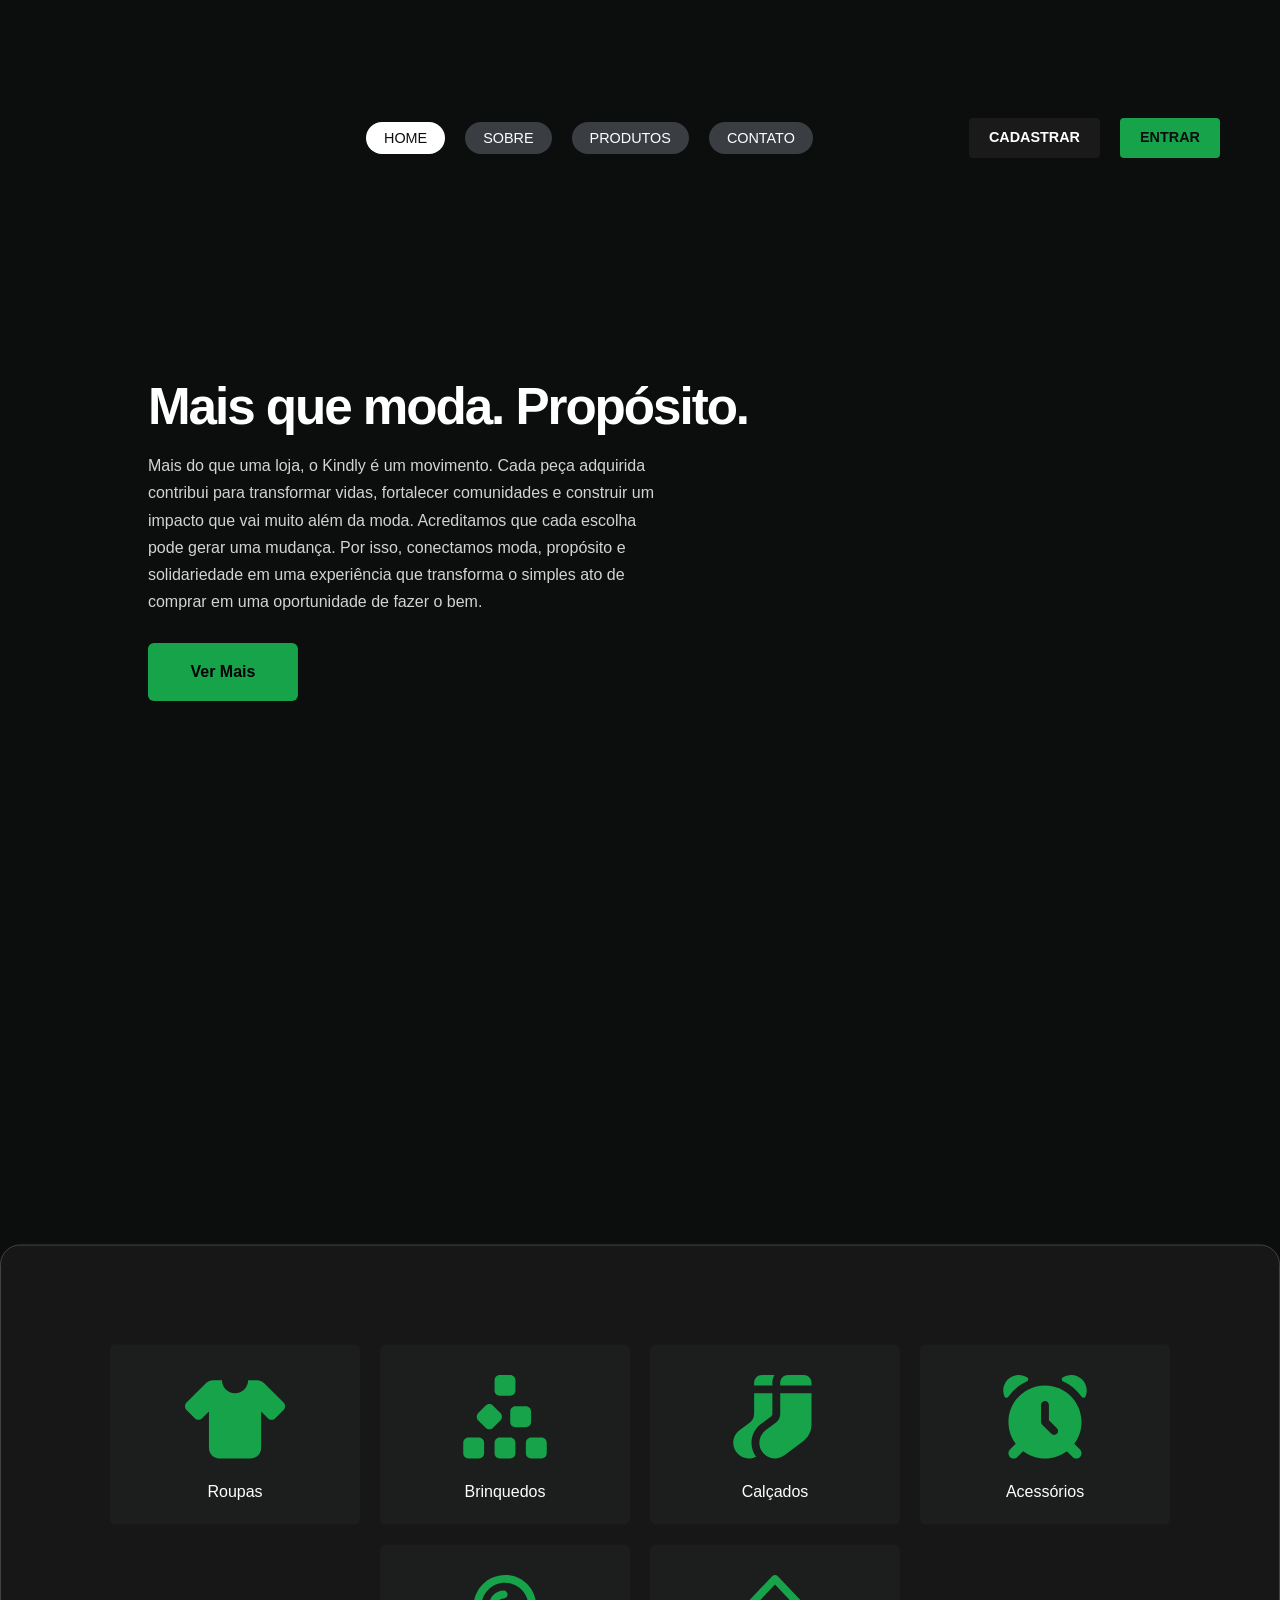
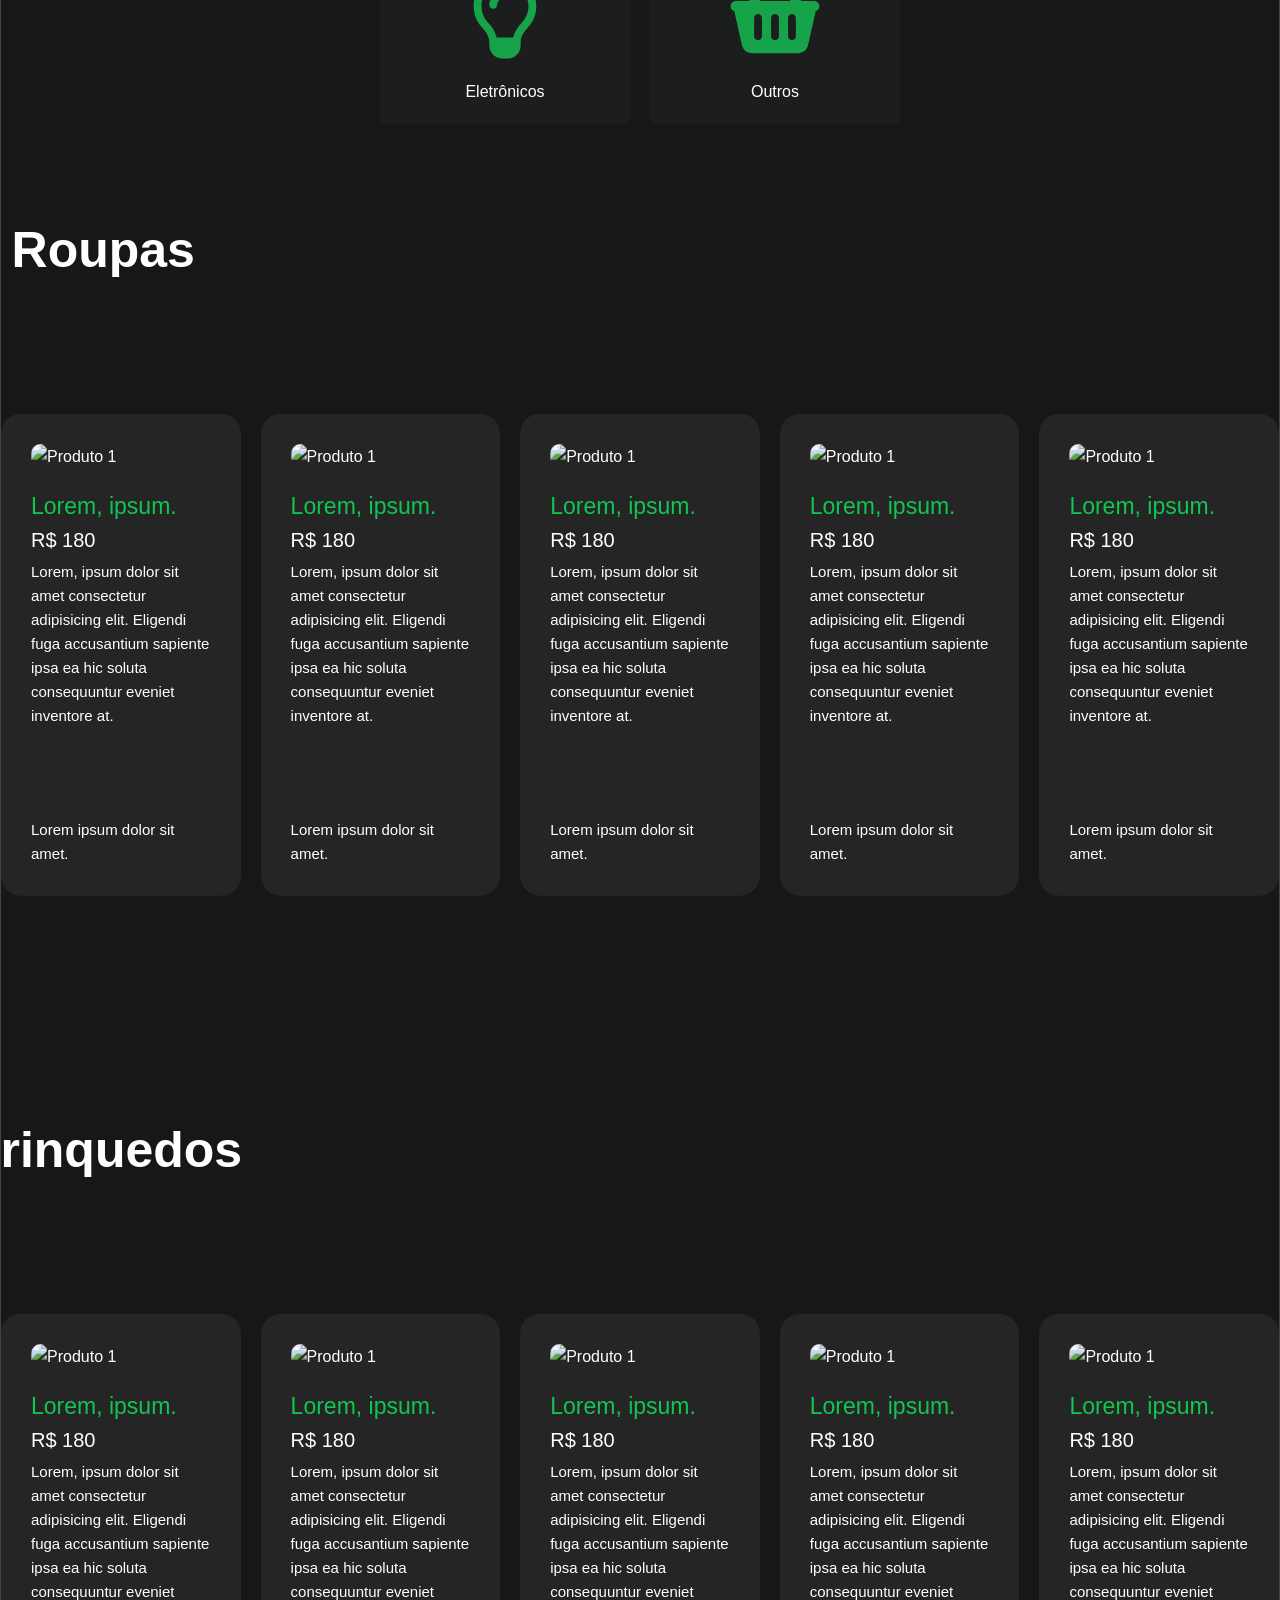
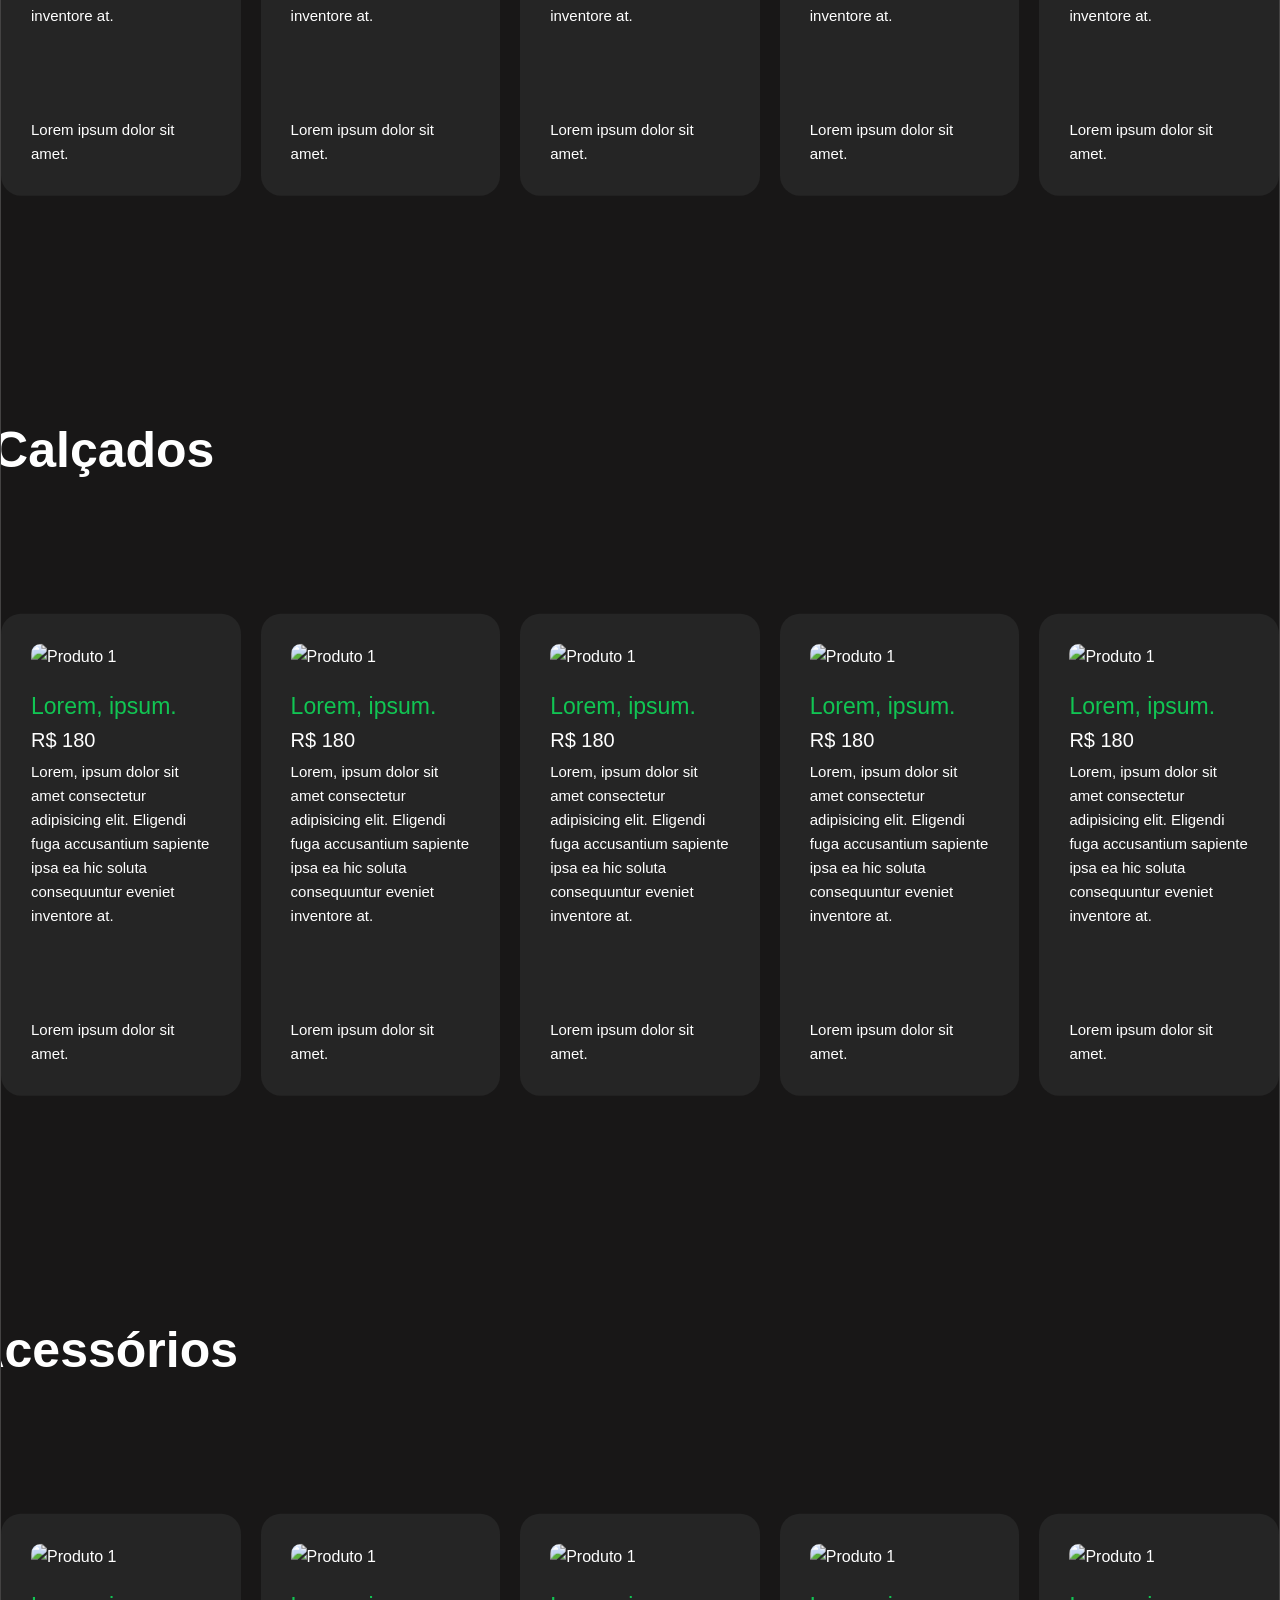
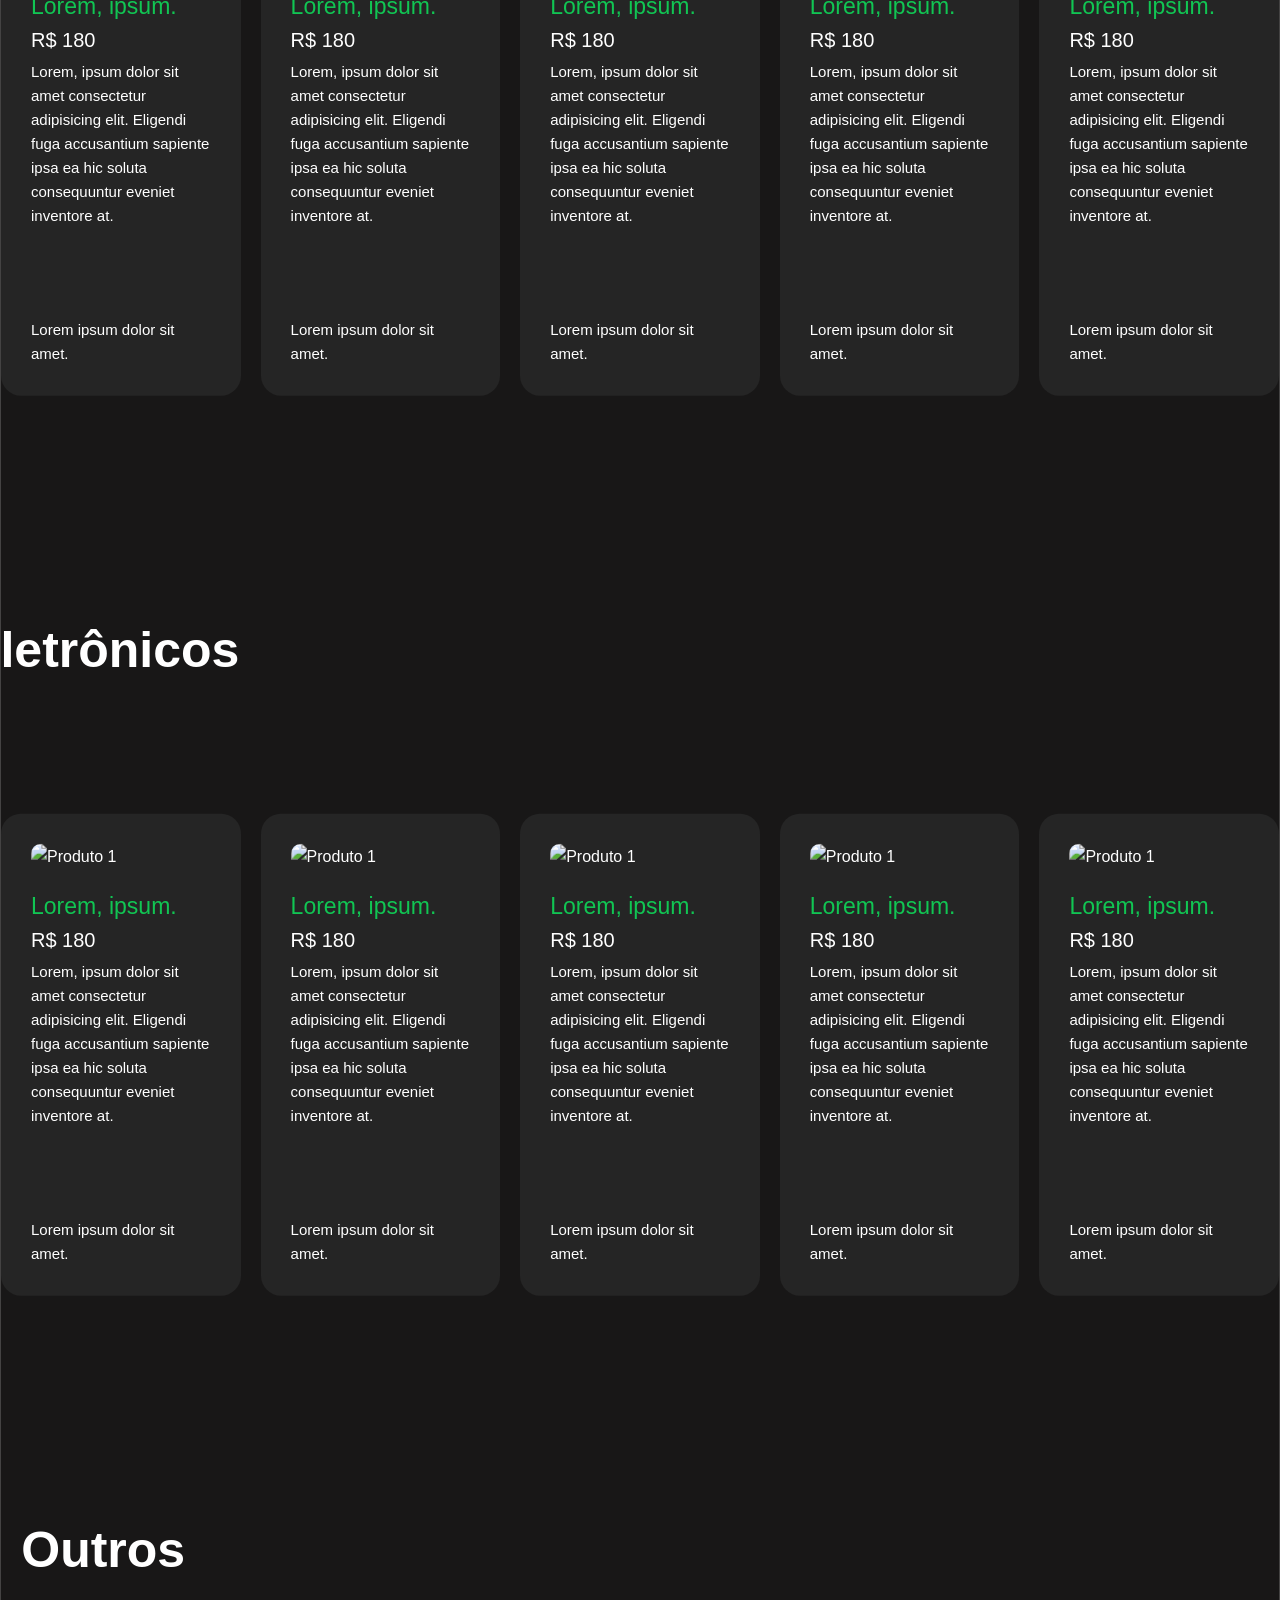
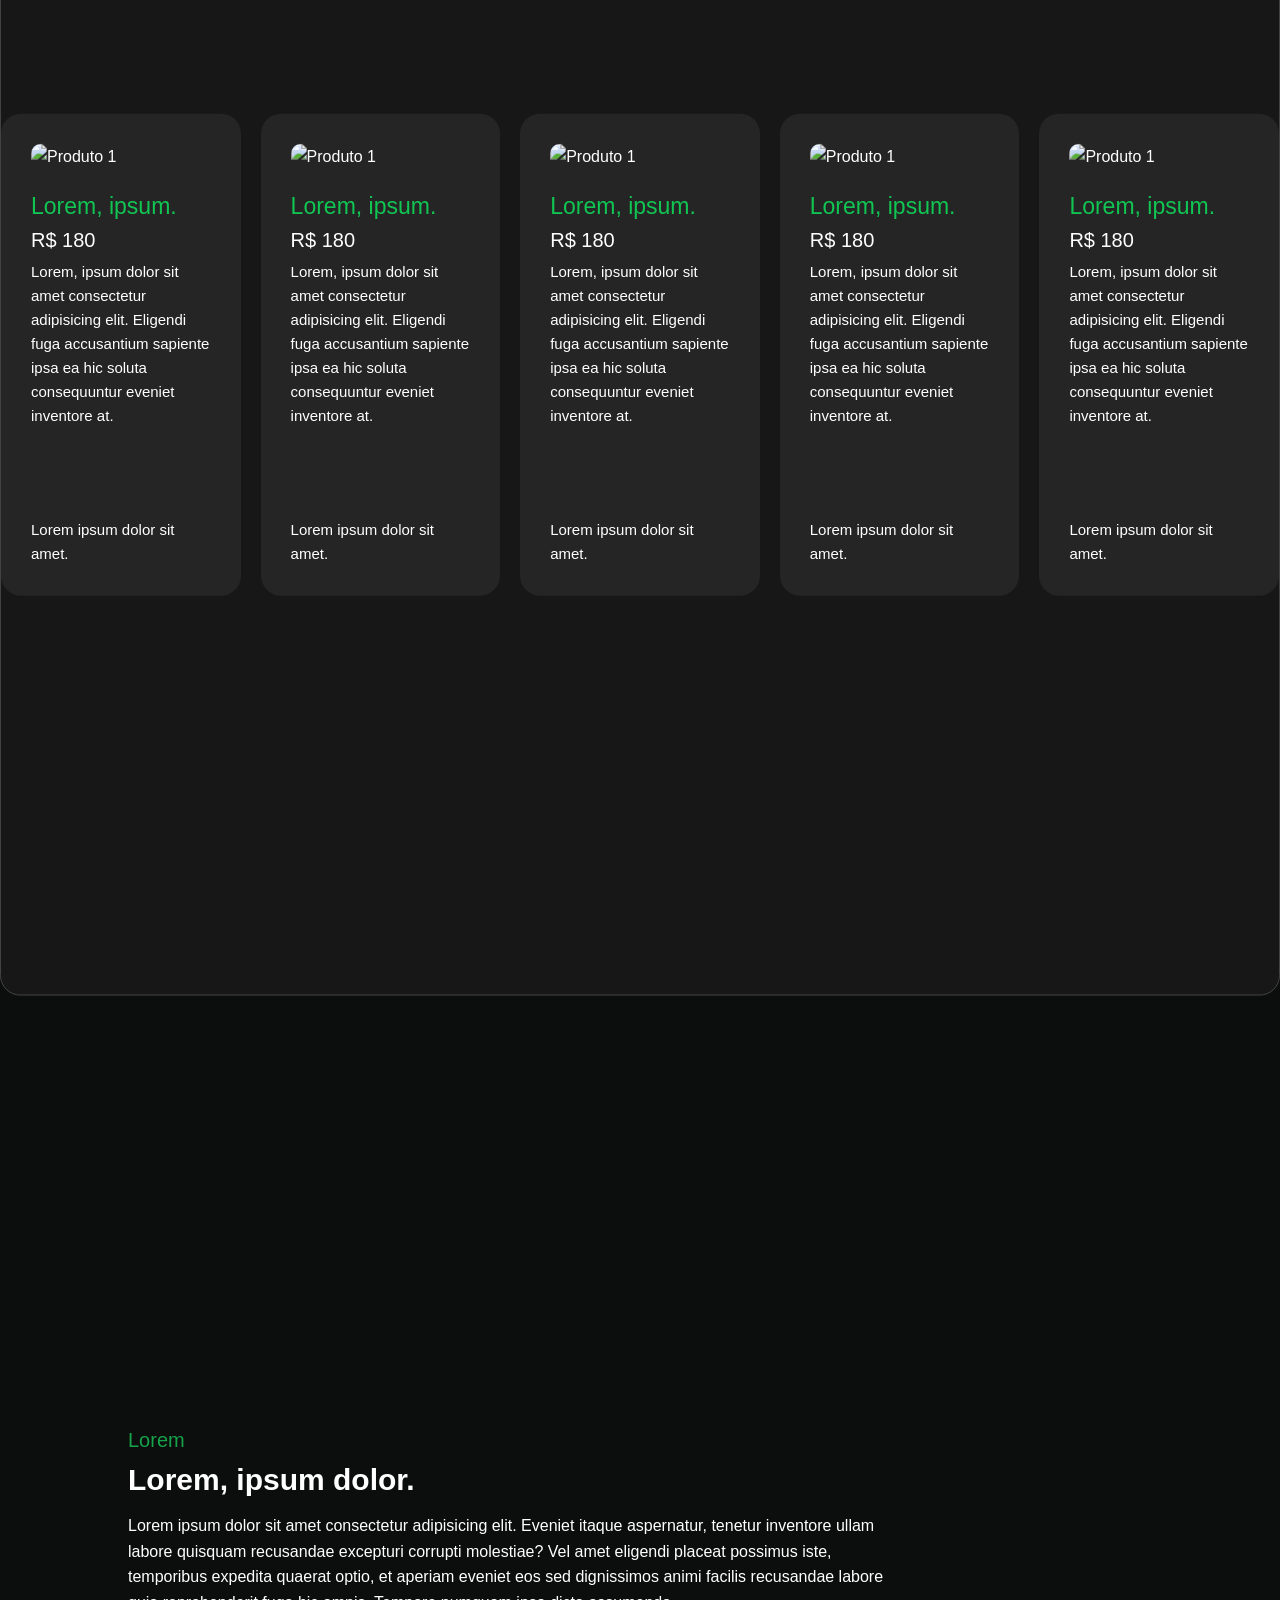
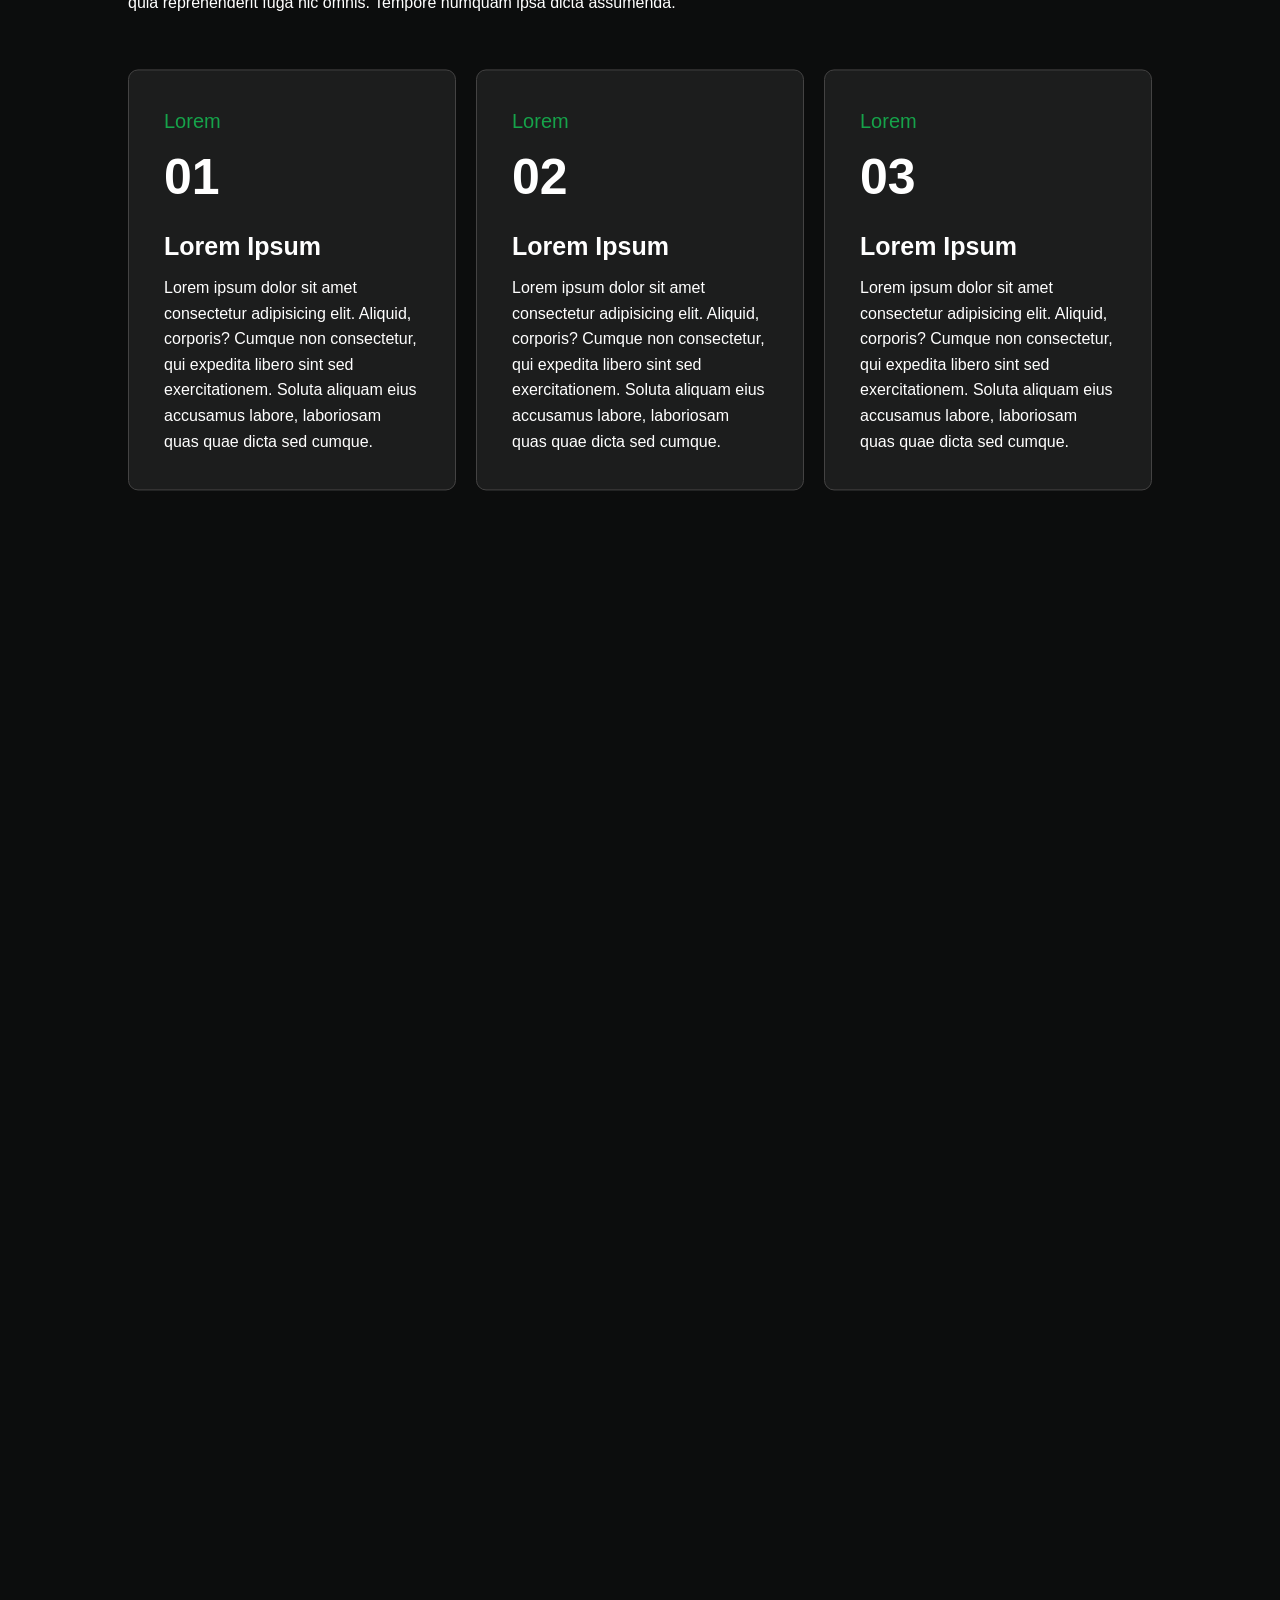
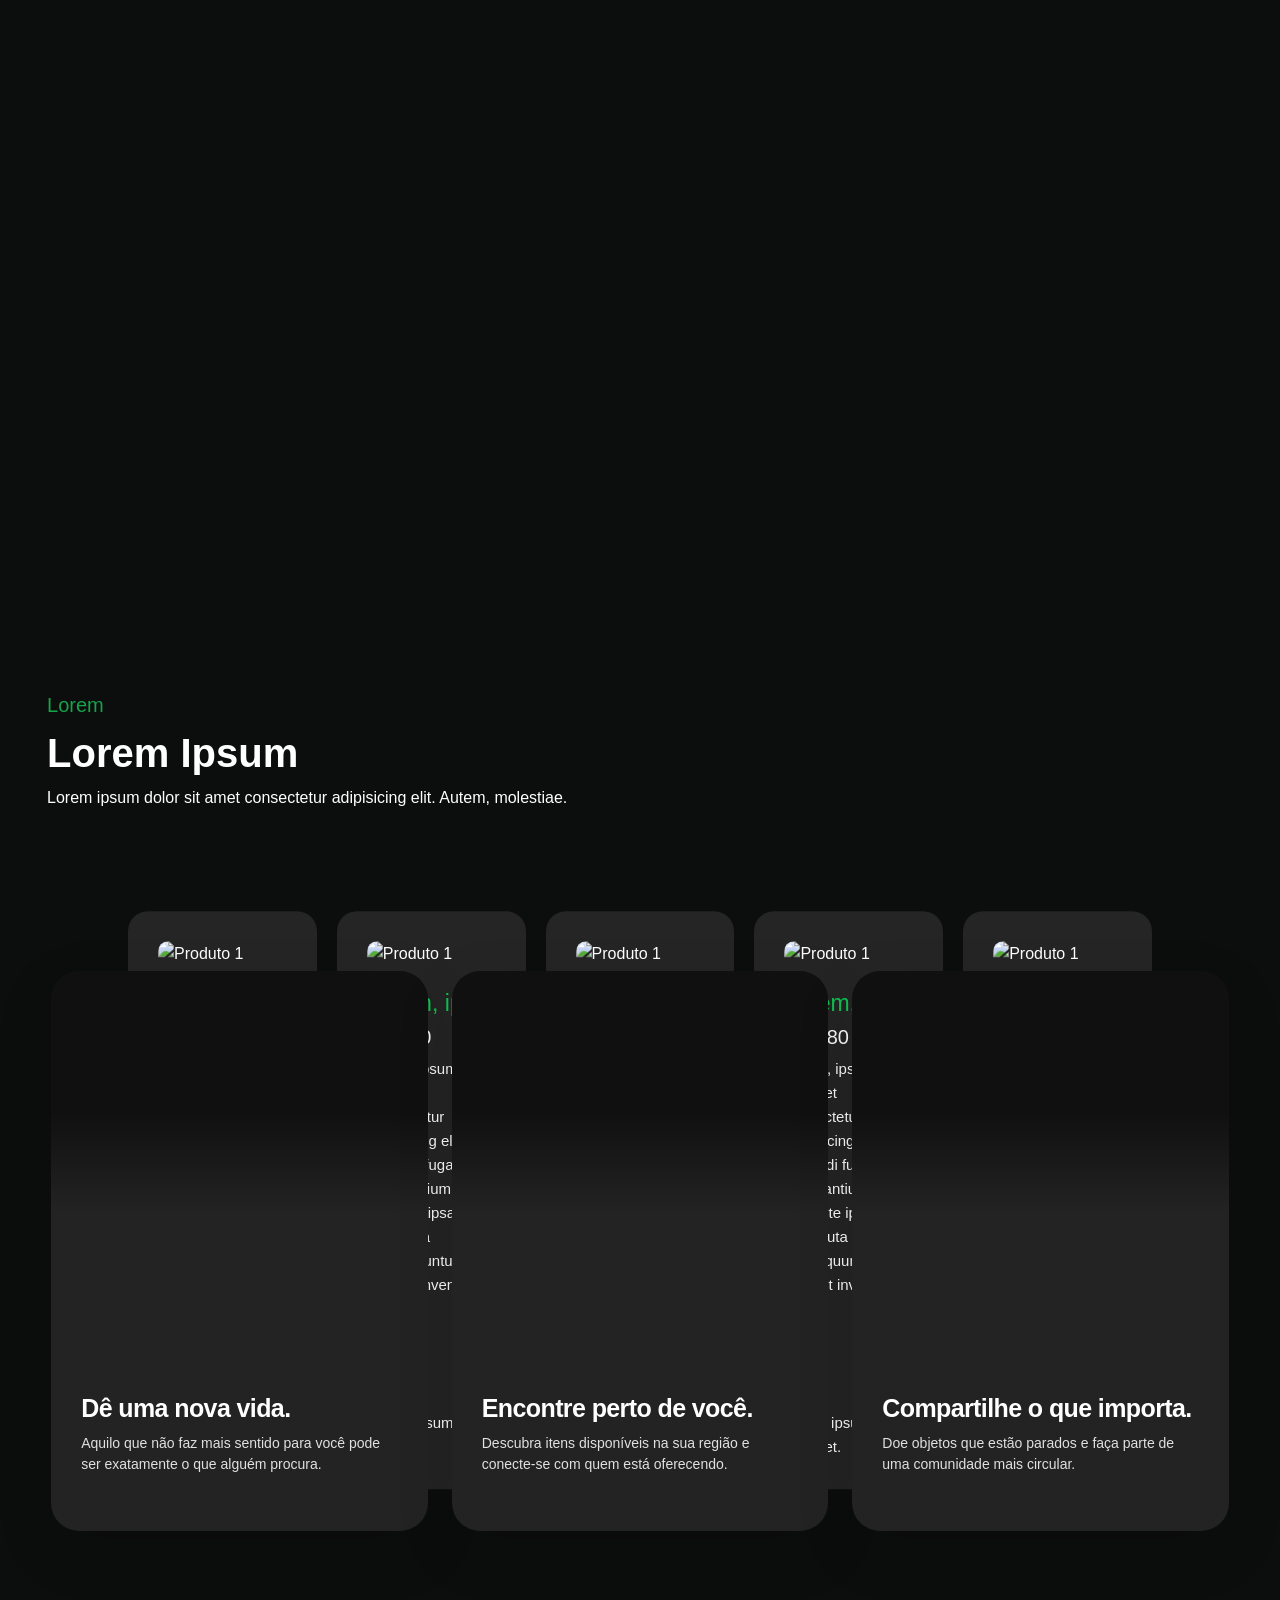
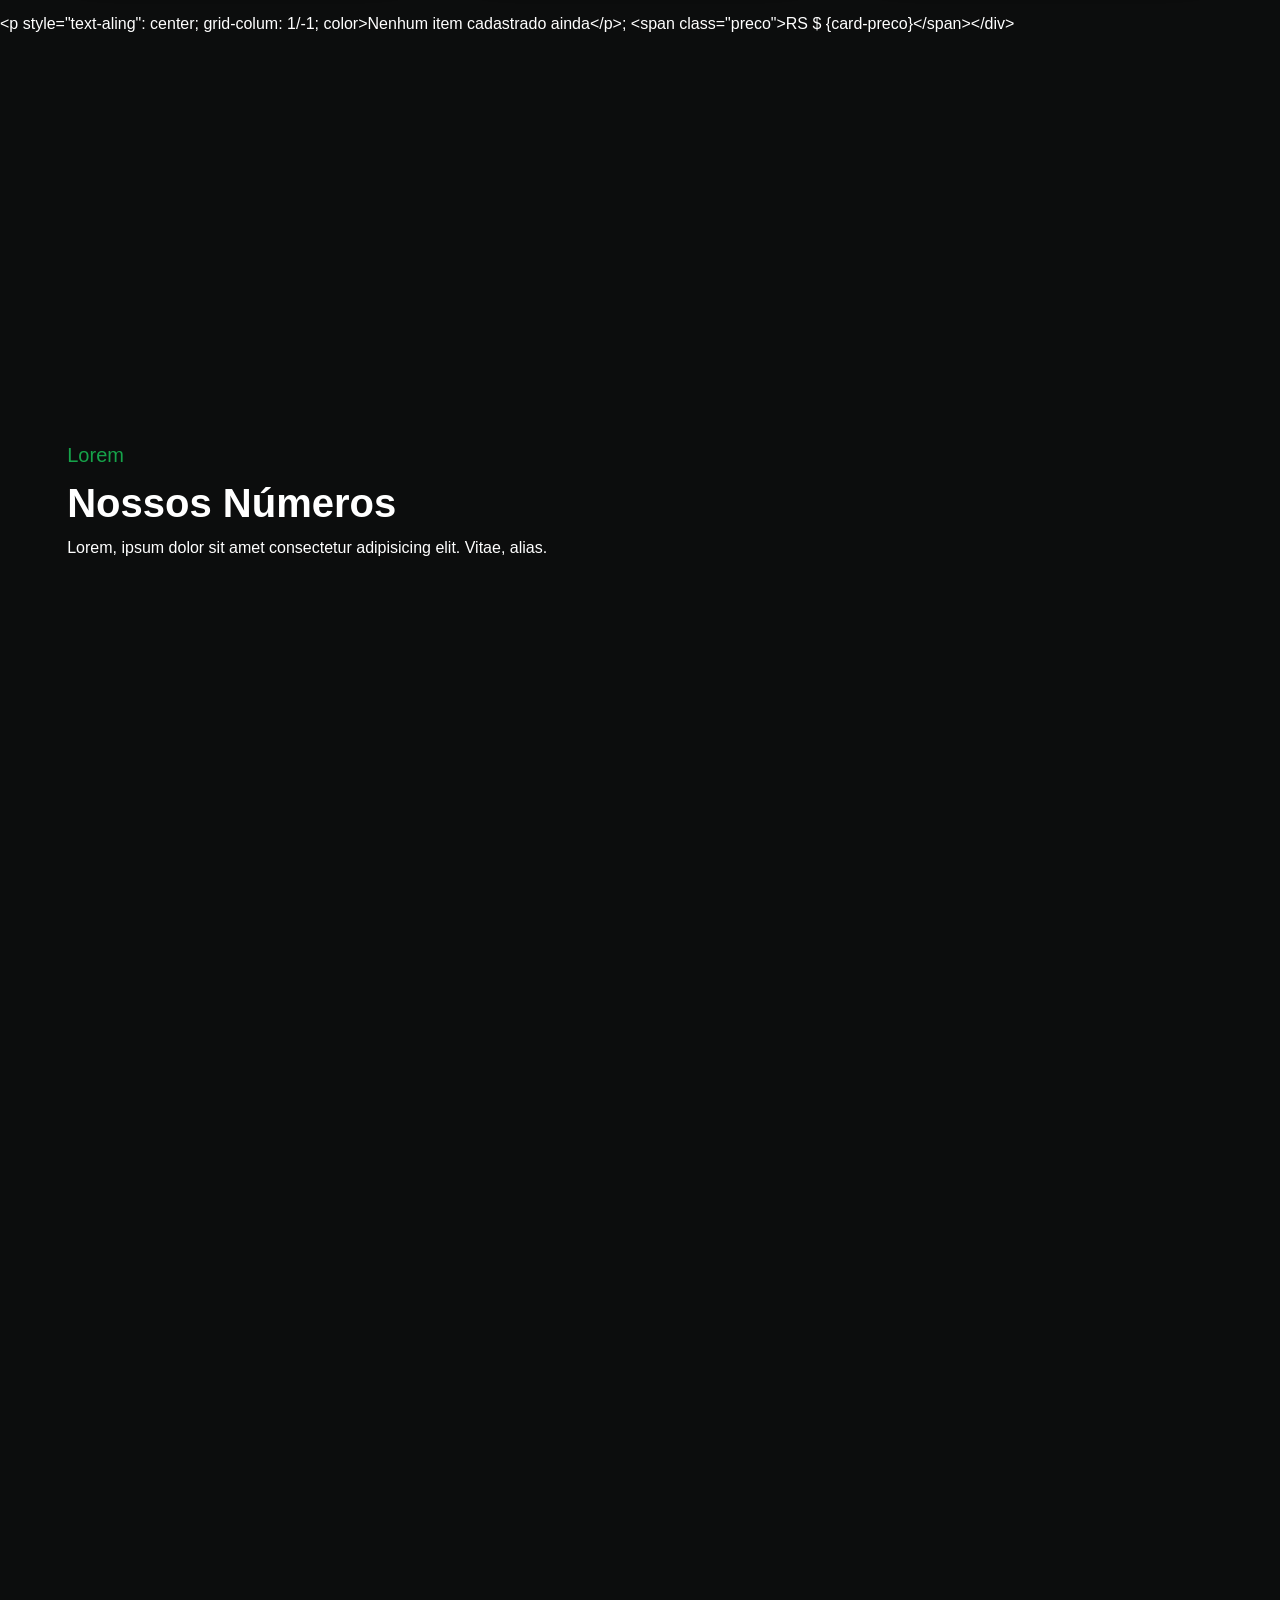
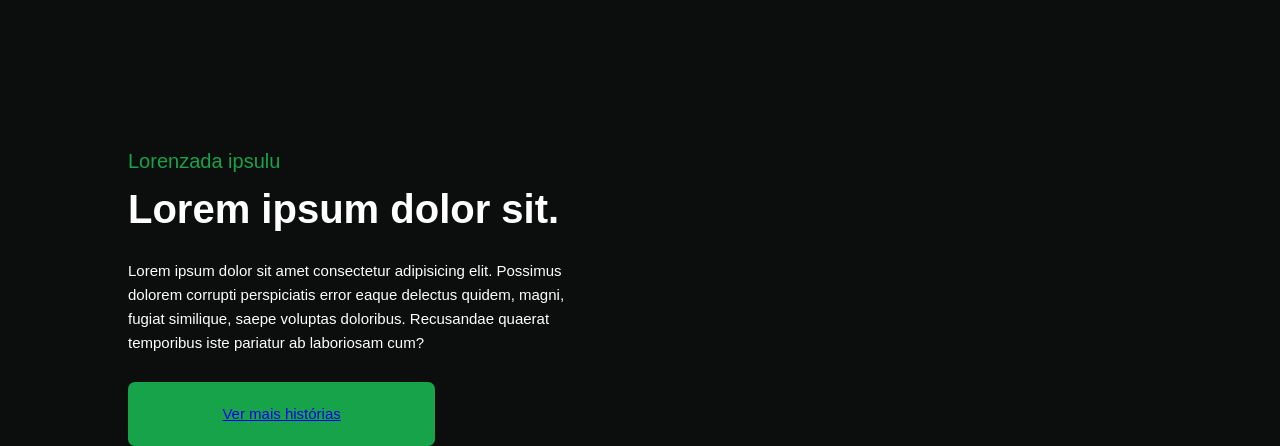
==== commit cf37105f: "tentando fazer o js do card\" ====
--- a/index.html
+++ b/index.html
@@ -27,8 +27,8 @@
             </ul>
  
             <div class="ct">
-                <a href="#" class="cta-nav">CADASTRAR</a>
-                <a href="#" class="cta-nav1">ENTRAR</a>
+                <a href="cadastro.html" class="cta-nav">CADASTRAR</a>
+                <a href="login.html" class="cta-nav1">ENTRAR</a>
             </div>
  
         </div>
@@ -43,7 +43,7 @@
                 transforma o simples ato de comprar em uma oportunidade de fazer o bem.</p>
             <a href="#" class="botao">Ver Mais</a>
         </div>
-        <video src="pics/Background (2).mp4" autoplay muted loop></video>
+        <video src="img/pics/Background (2).mp4" autoplay muted loop></video>
     </section>
  
     <section>
@@ -644,9 +644,14 @@
             <a href="#">Ver mais histórias</a>
         </div>
     </section>
+
+    <div id="container-catalogo" class="grid-catalogo">
+        <!--Ë pra ta aqui-->
+
+    </div>
  
     <script src="js/scroll.js"></script>
-    <script src="js/cards.js"></script>
+    <script src="javascript/xuhxuuh.js"></script>
  
 </body>
  
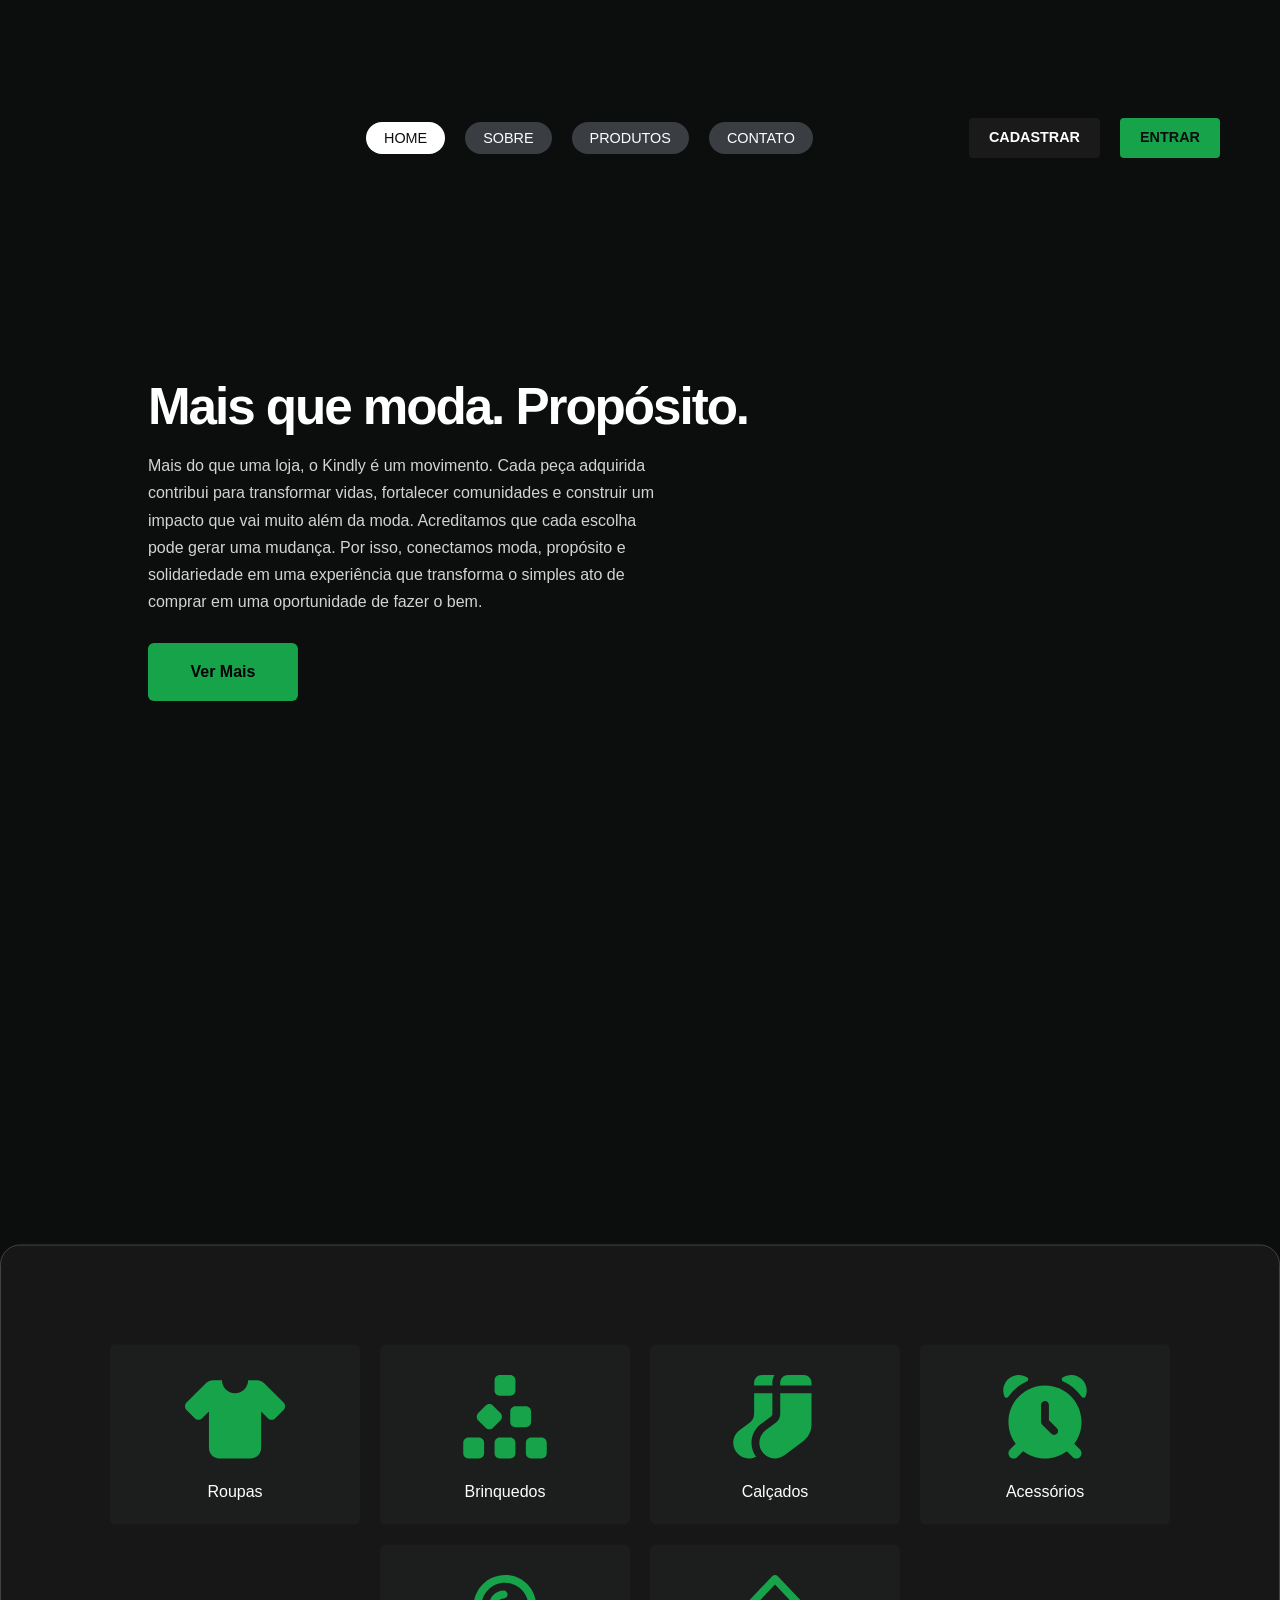
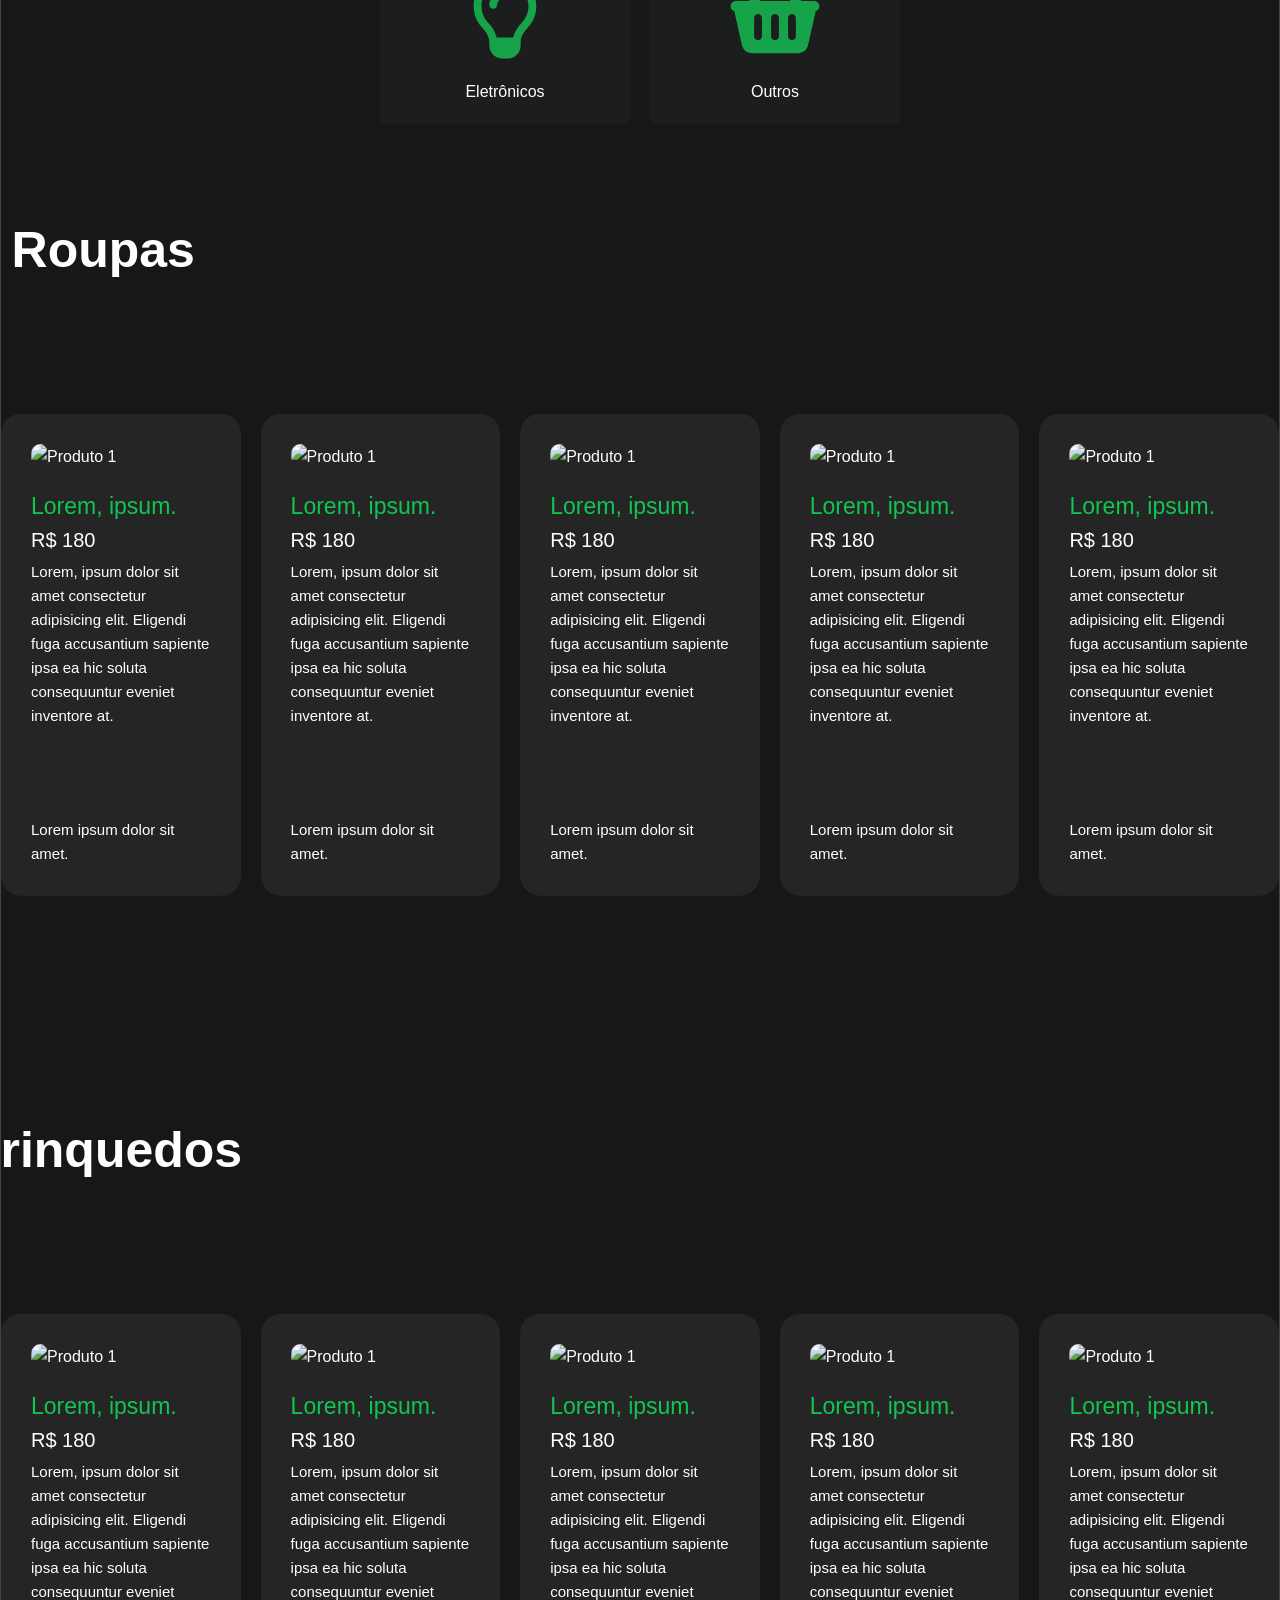
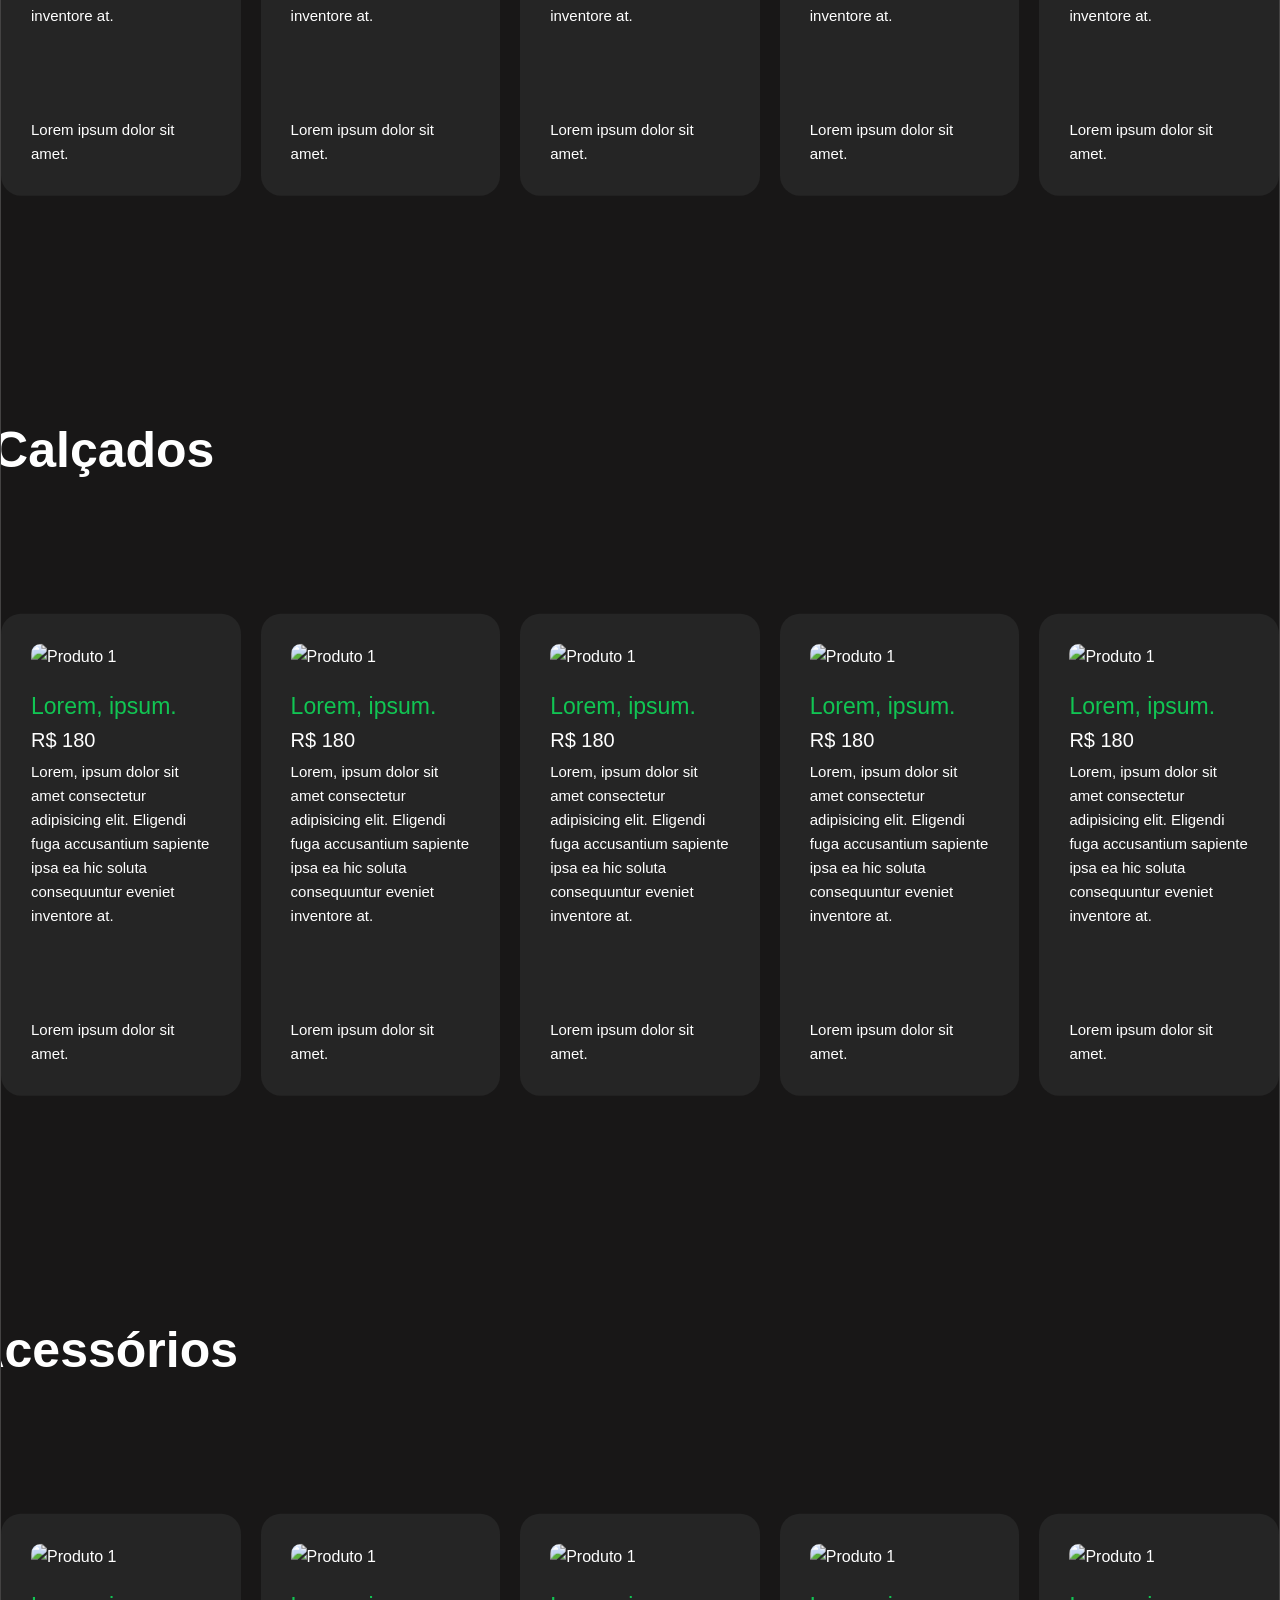
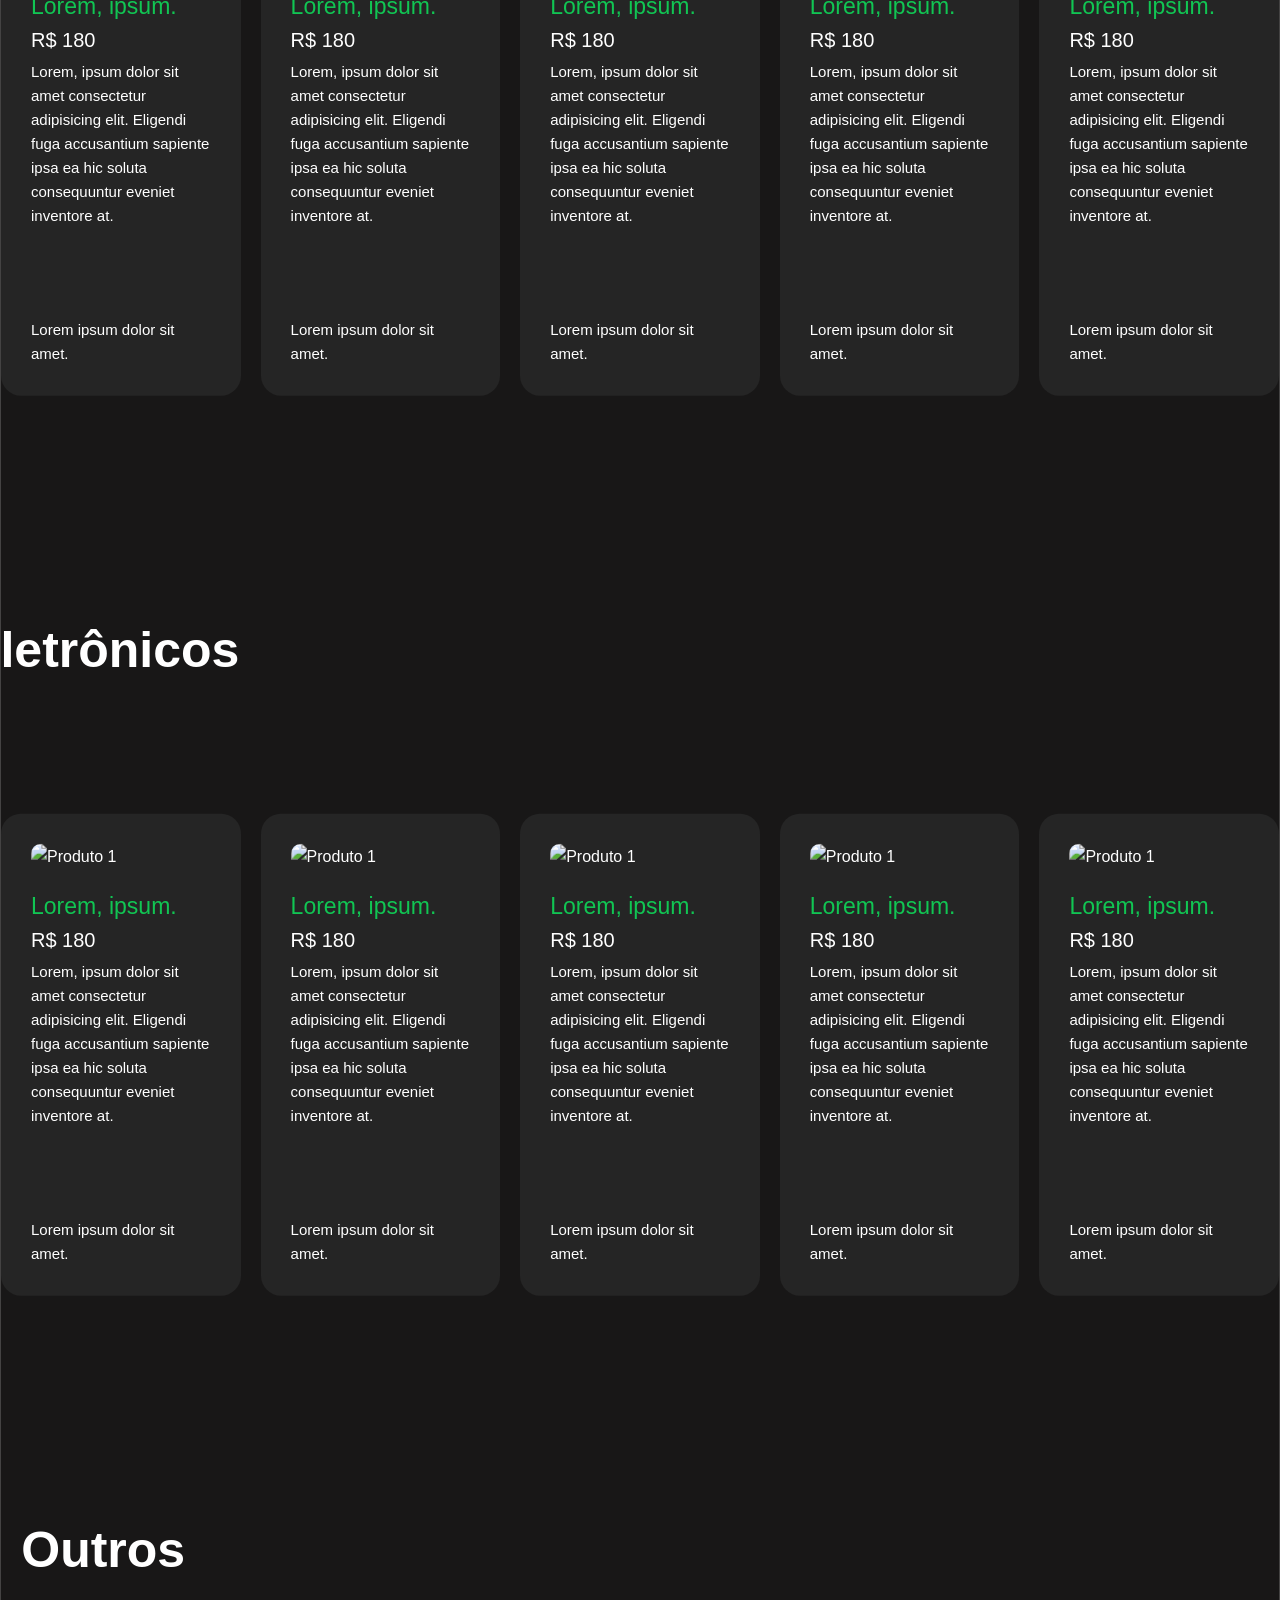
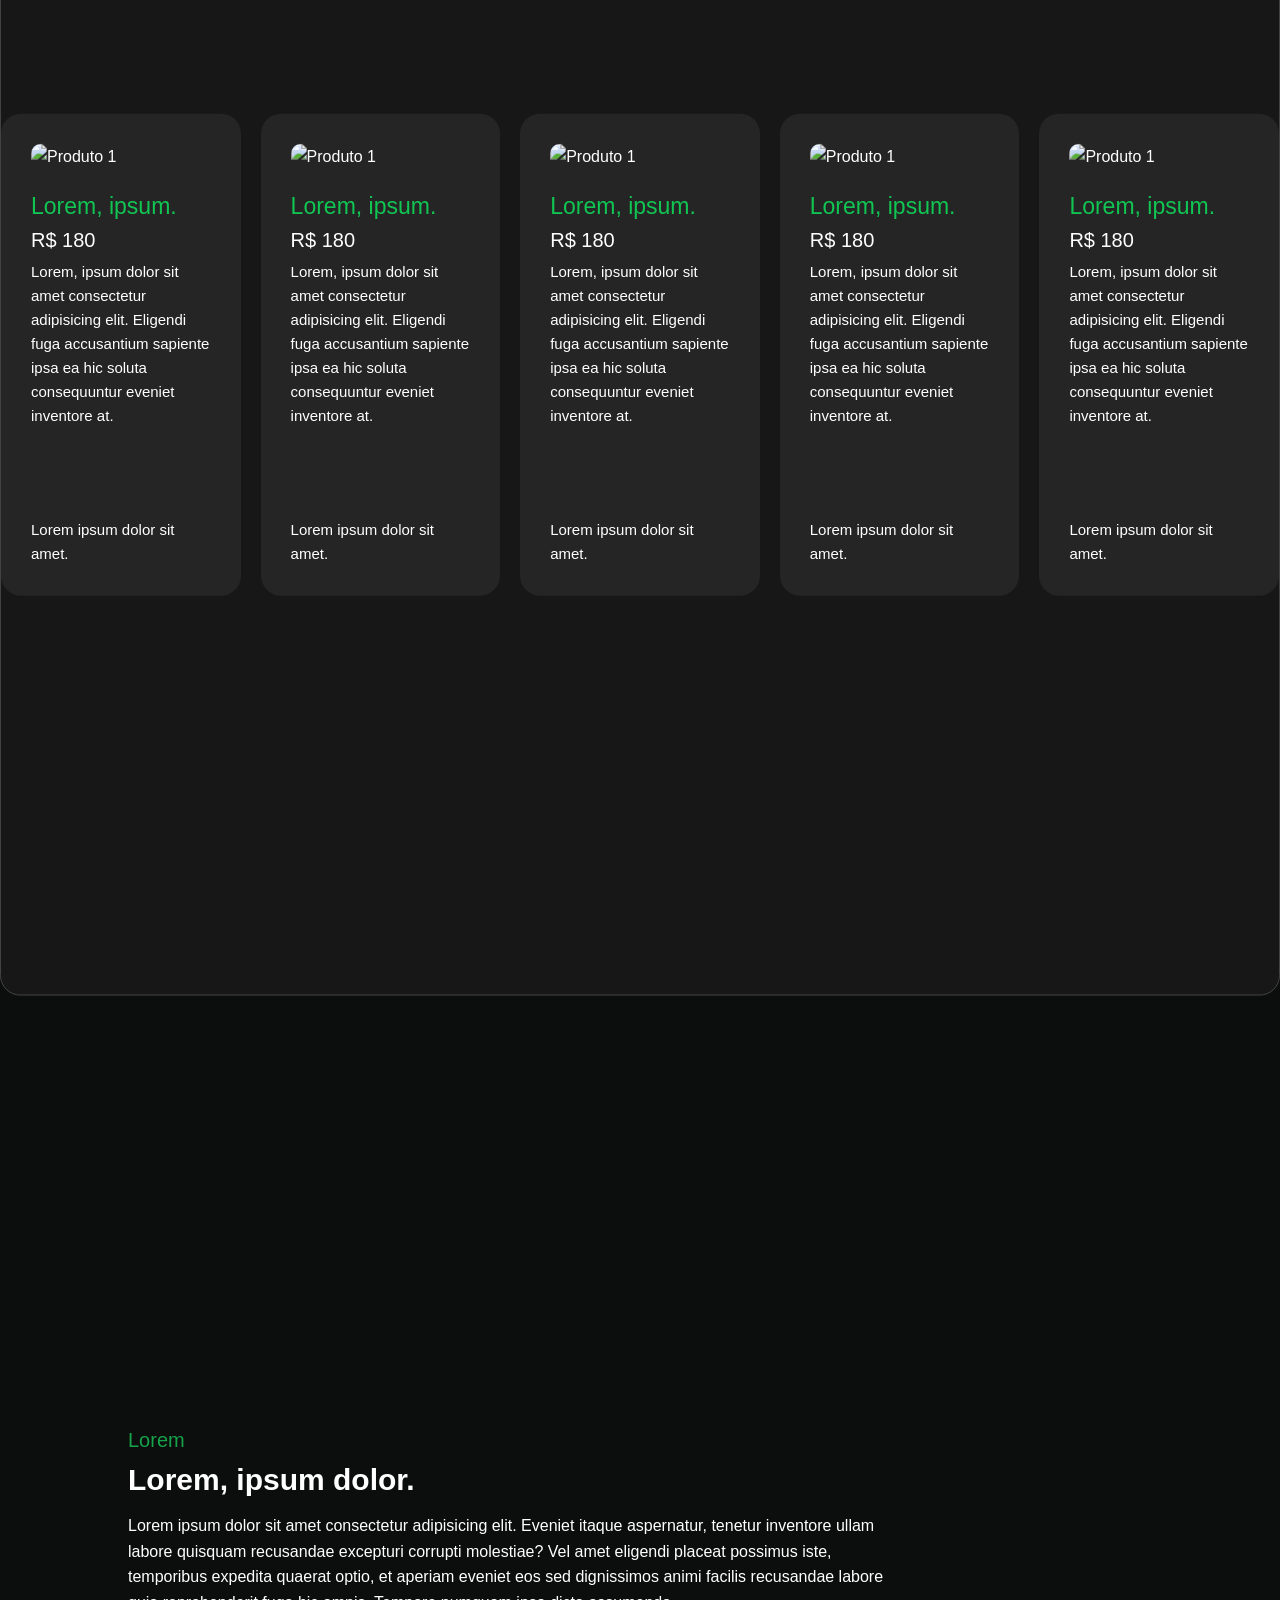
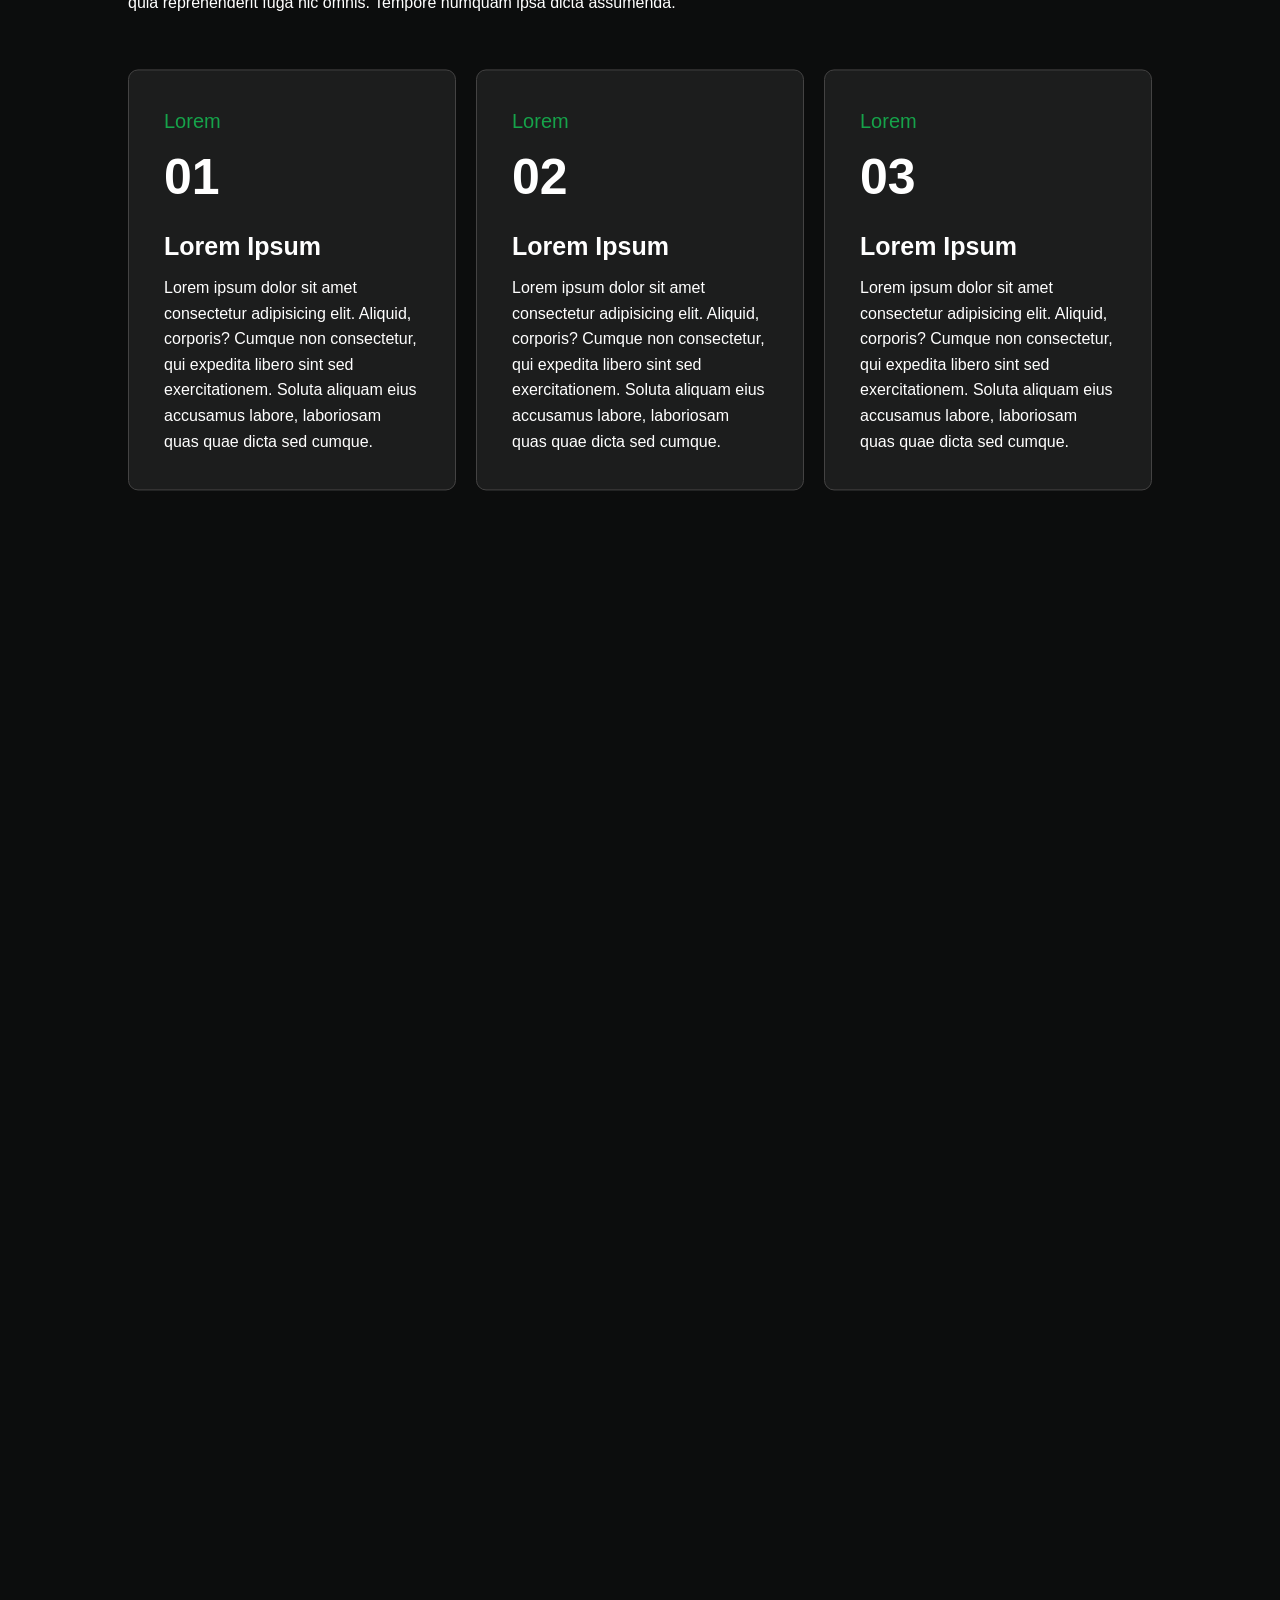
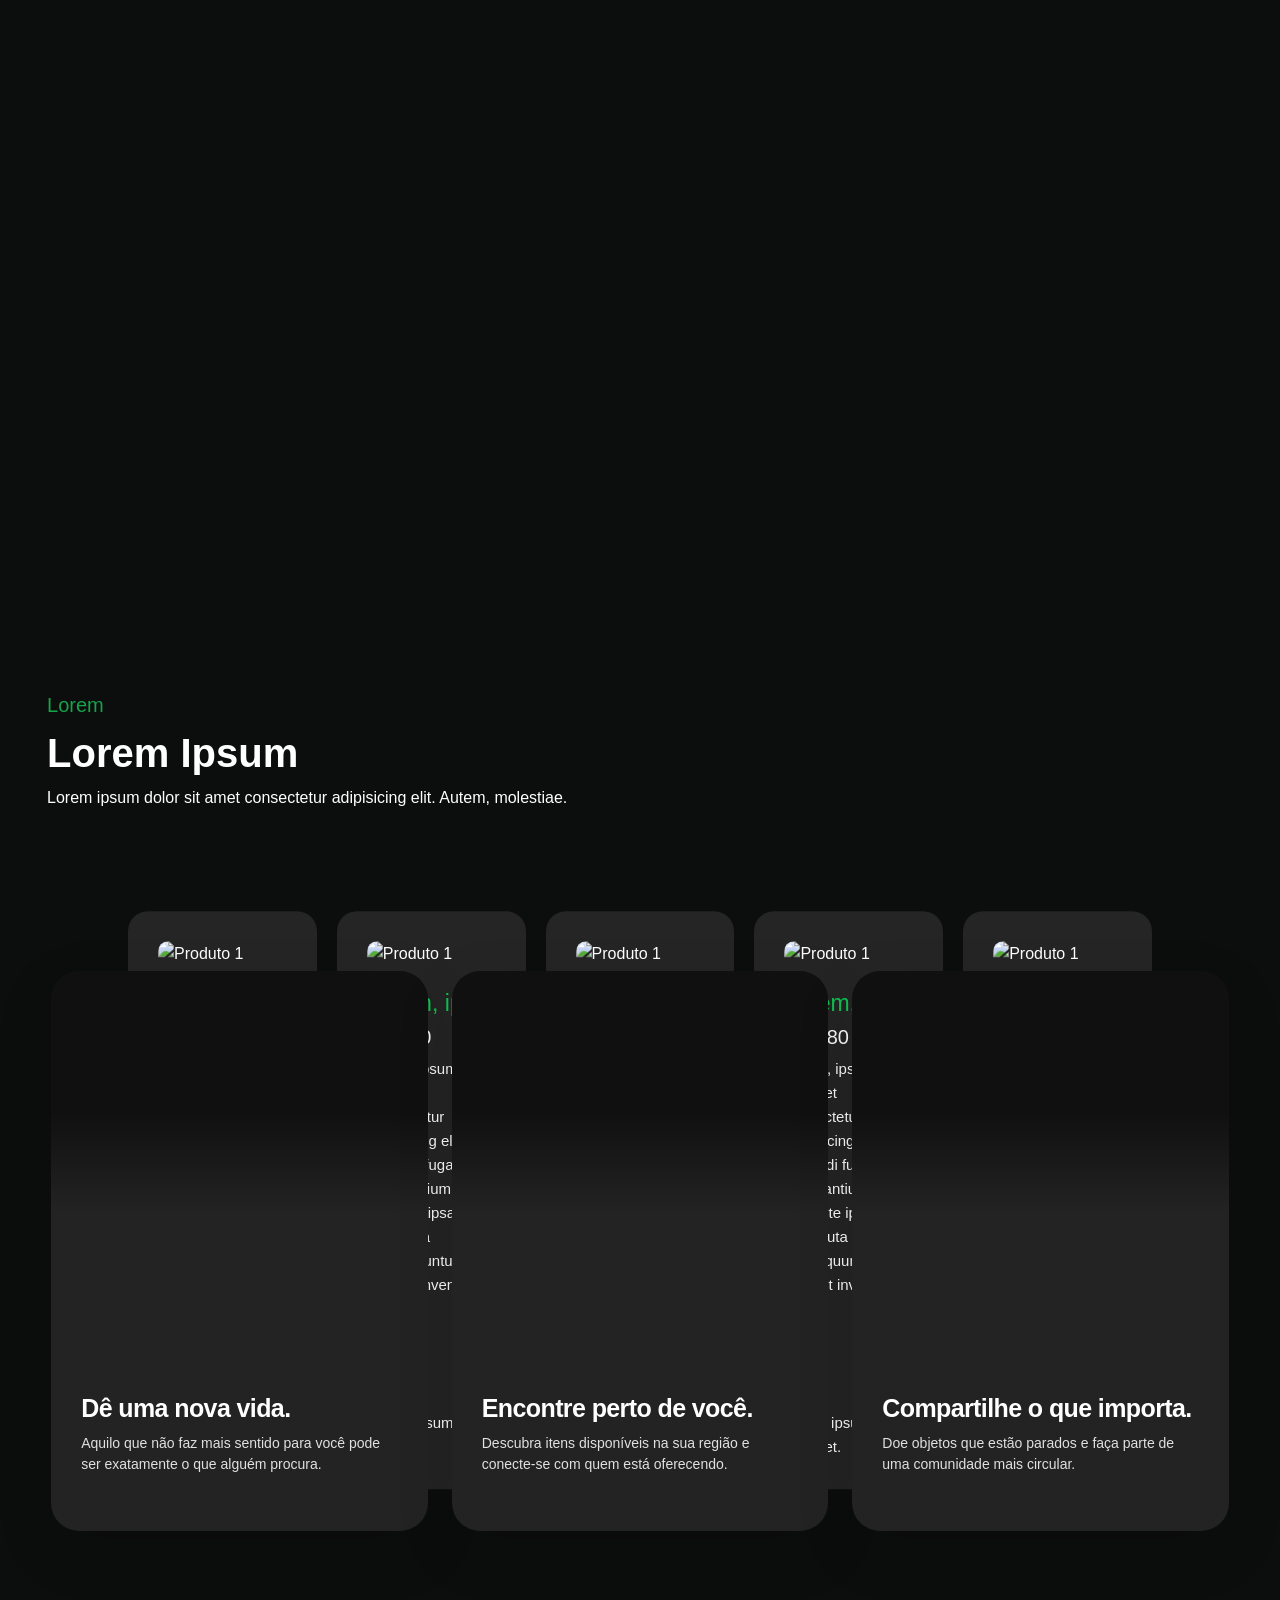
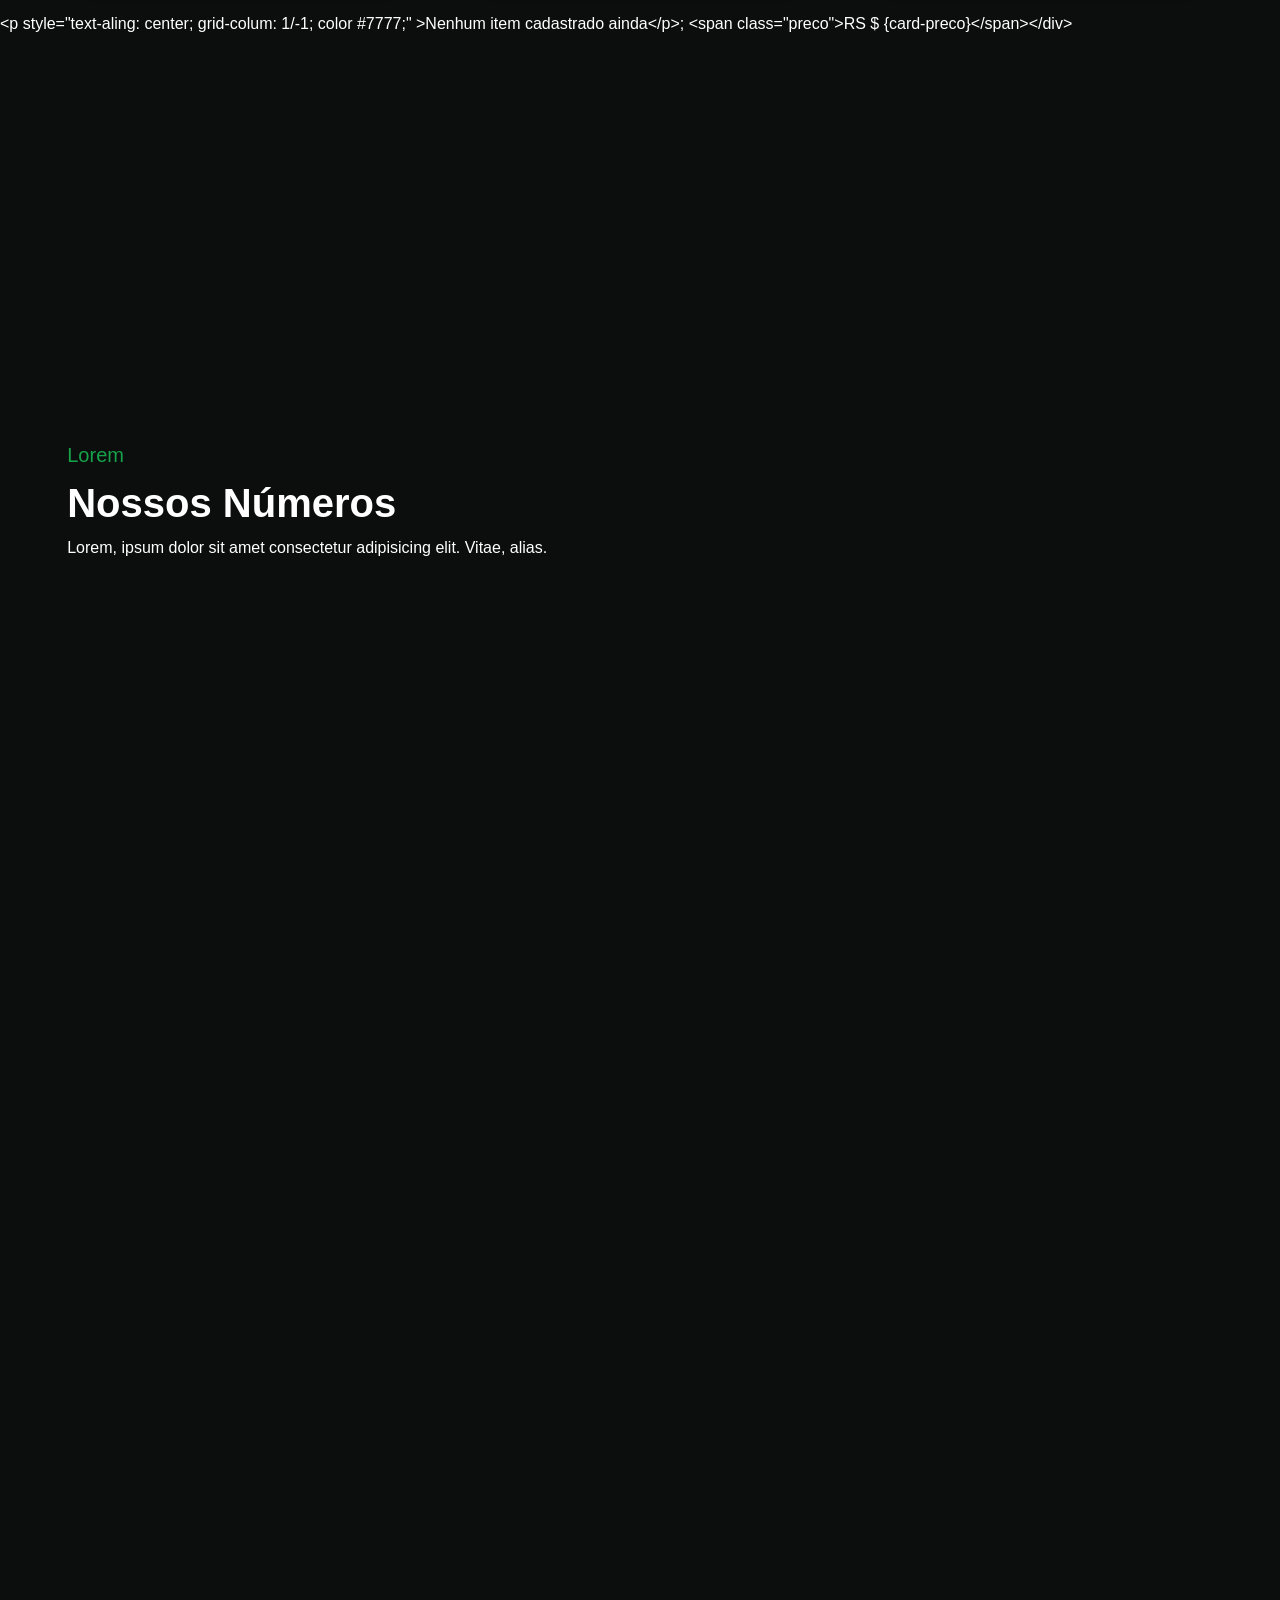
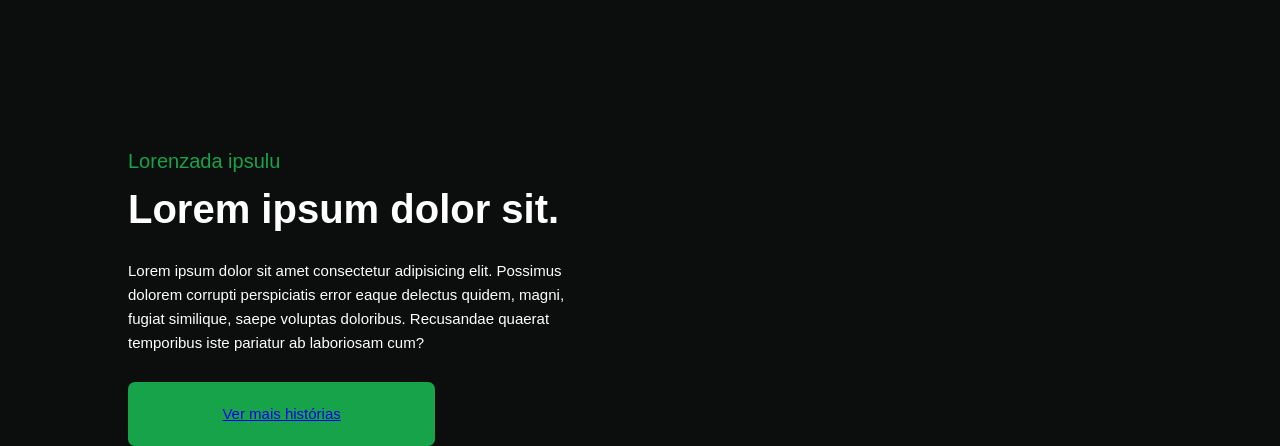
==== commit 70252e33: "updade card" ====
--- a/index.html
+++ b/index.html
@@ -650,7 +650,7 @@
 
     </div>
  
-    <script src="js/scroll.js"></script>
+    <script src="javascript/scroll.js"></script>
     <script src="javascript/xuhxuuh.js"></script>
  
 </body>
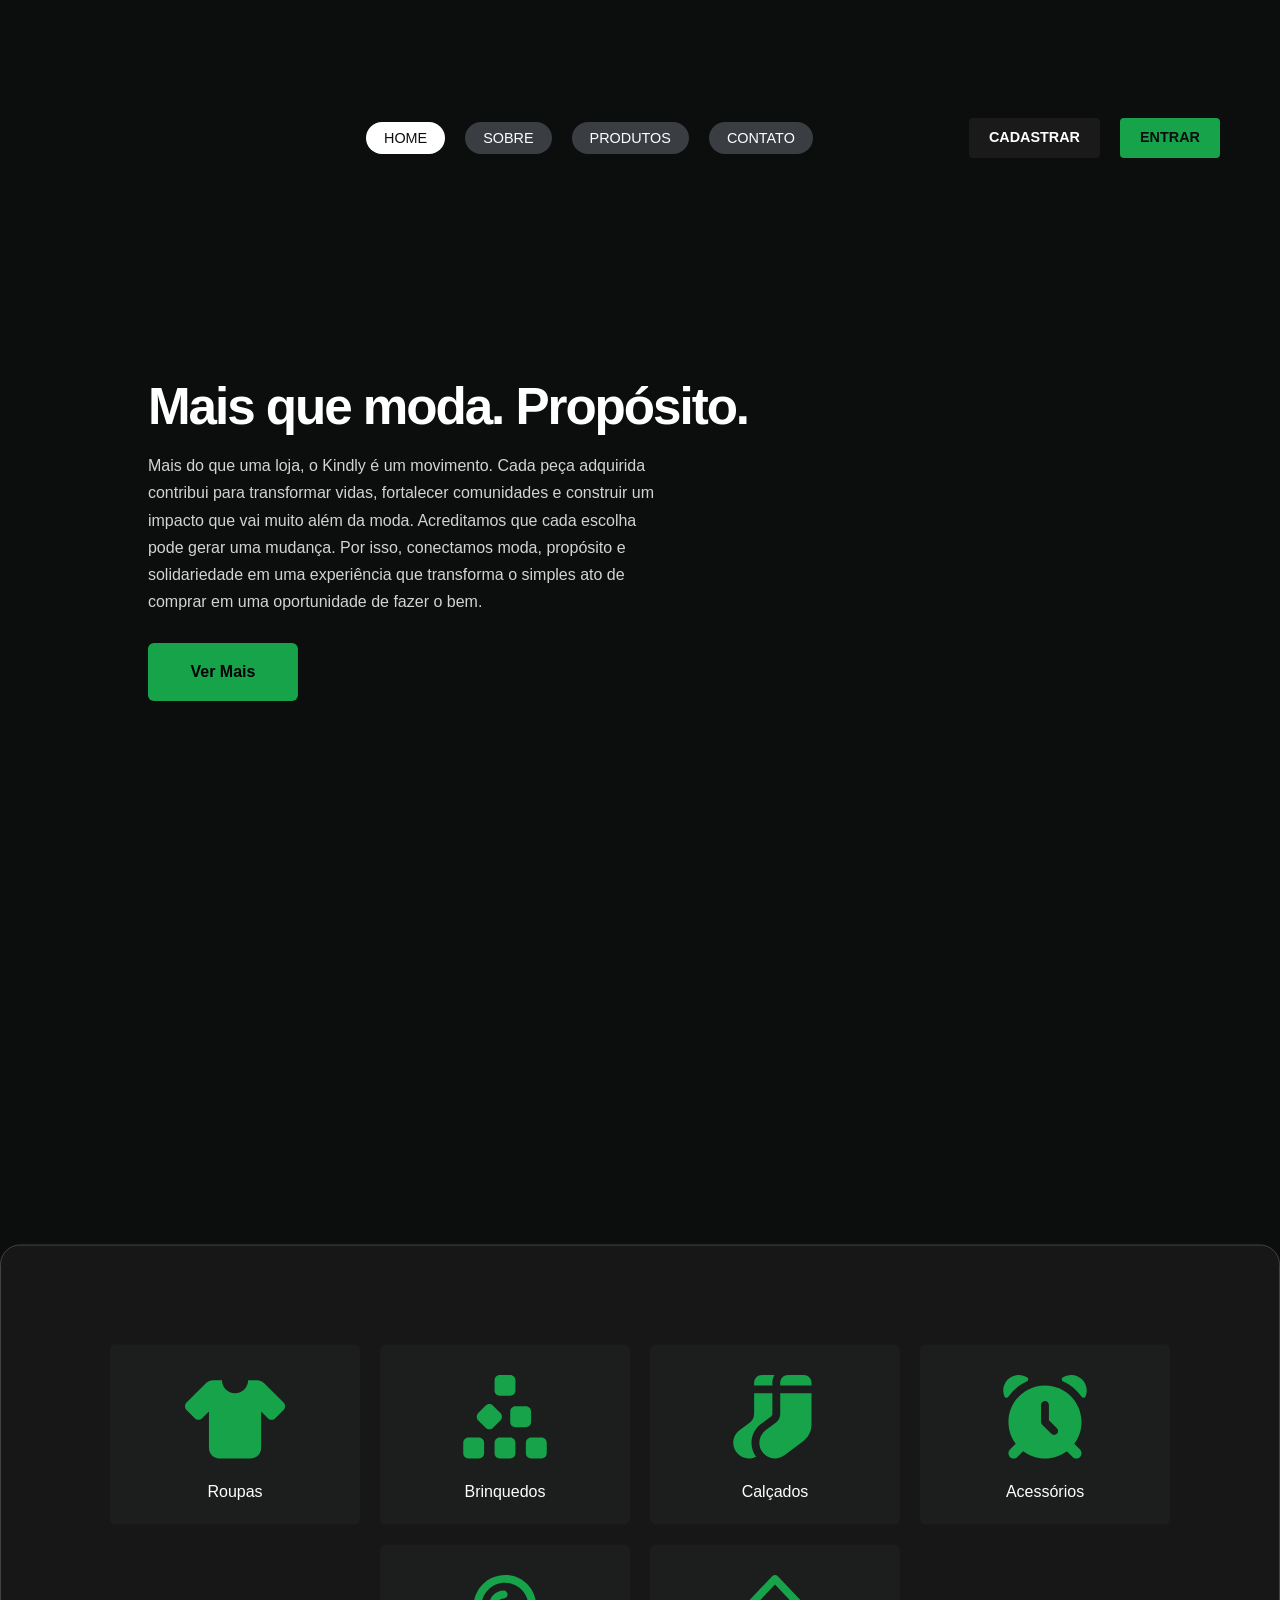
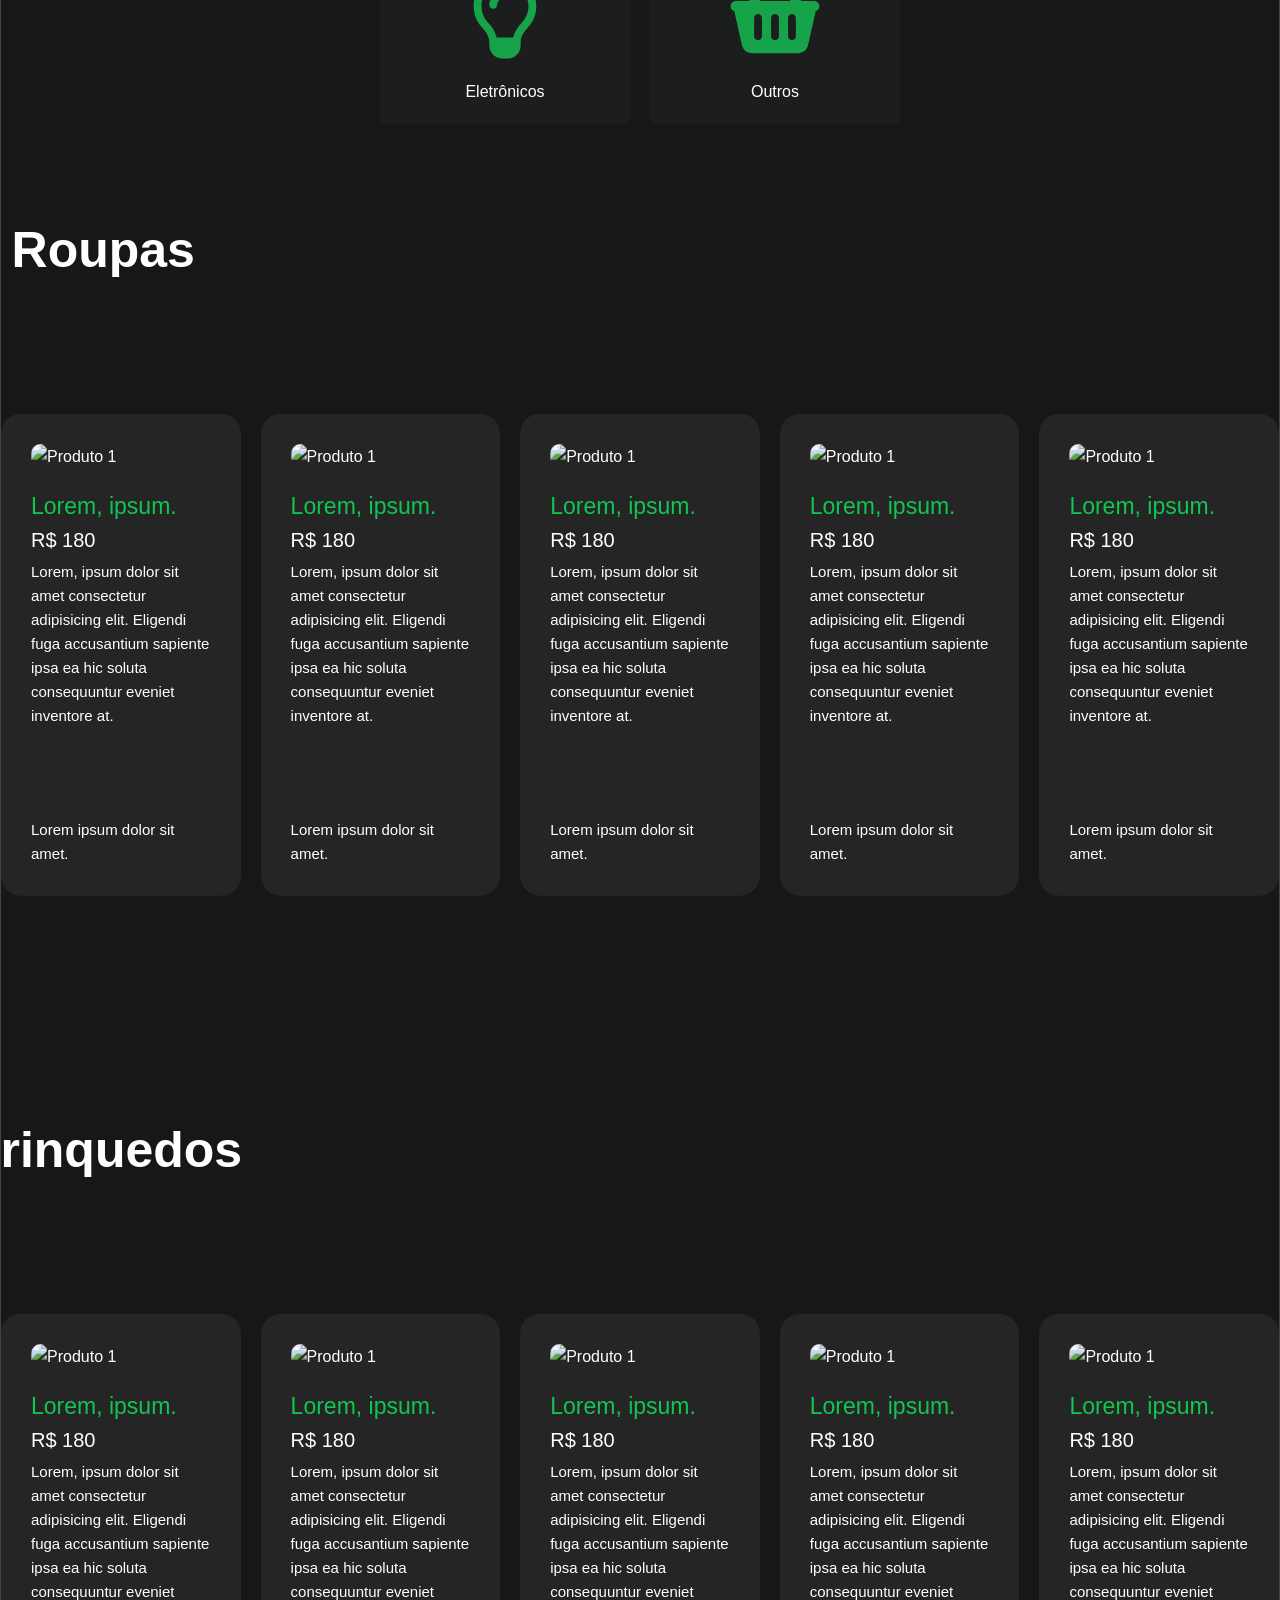
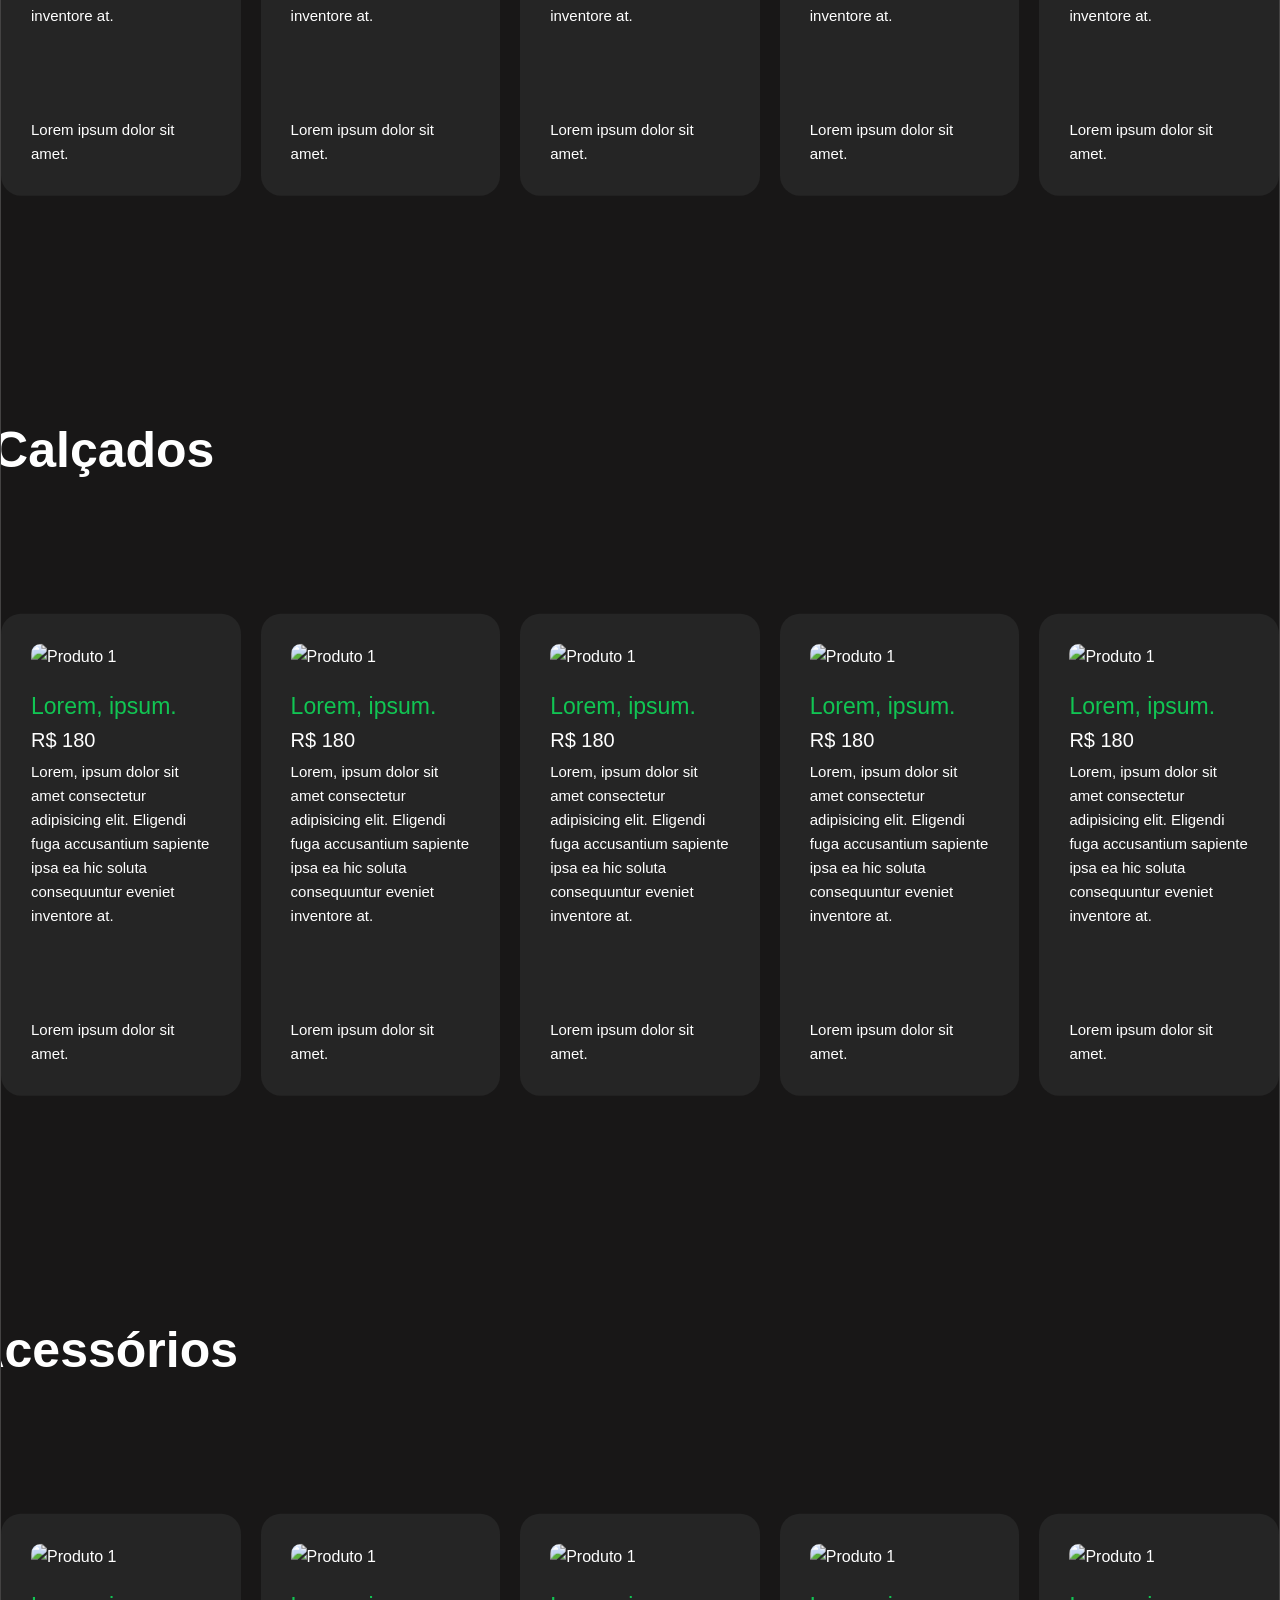
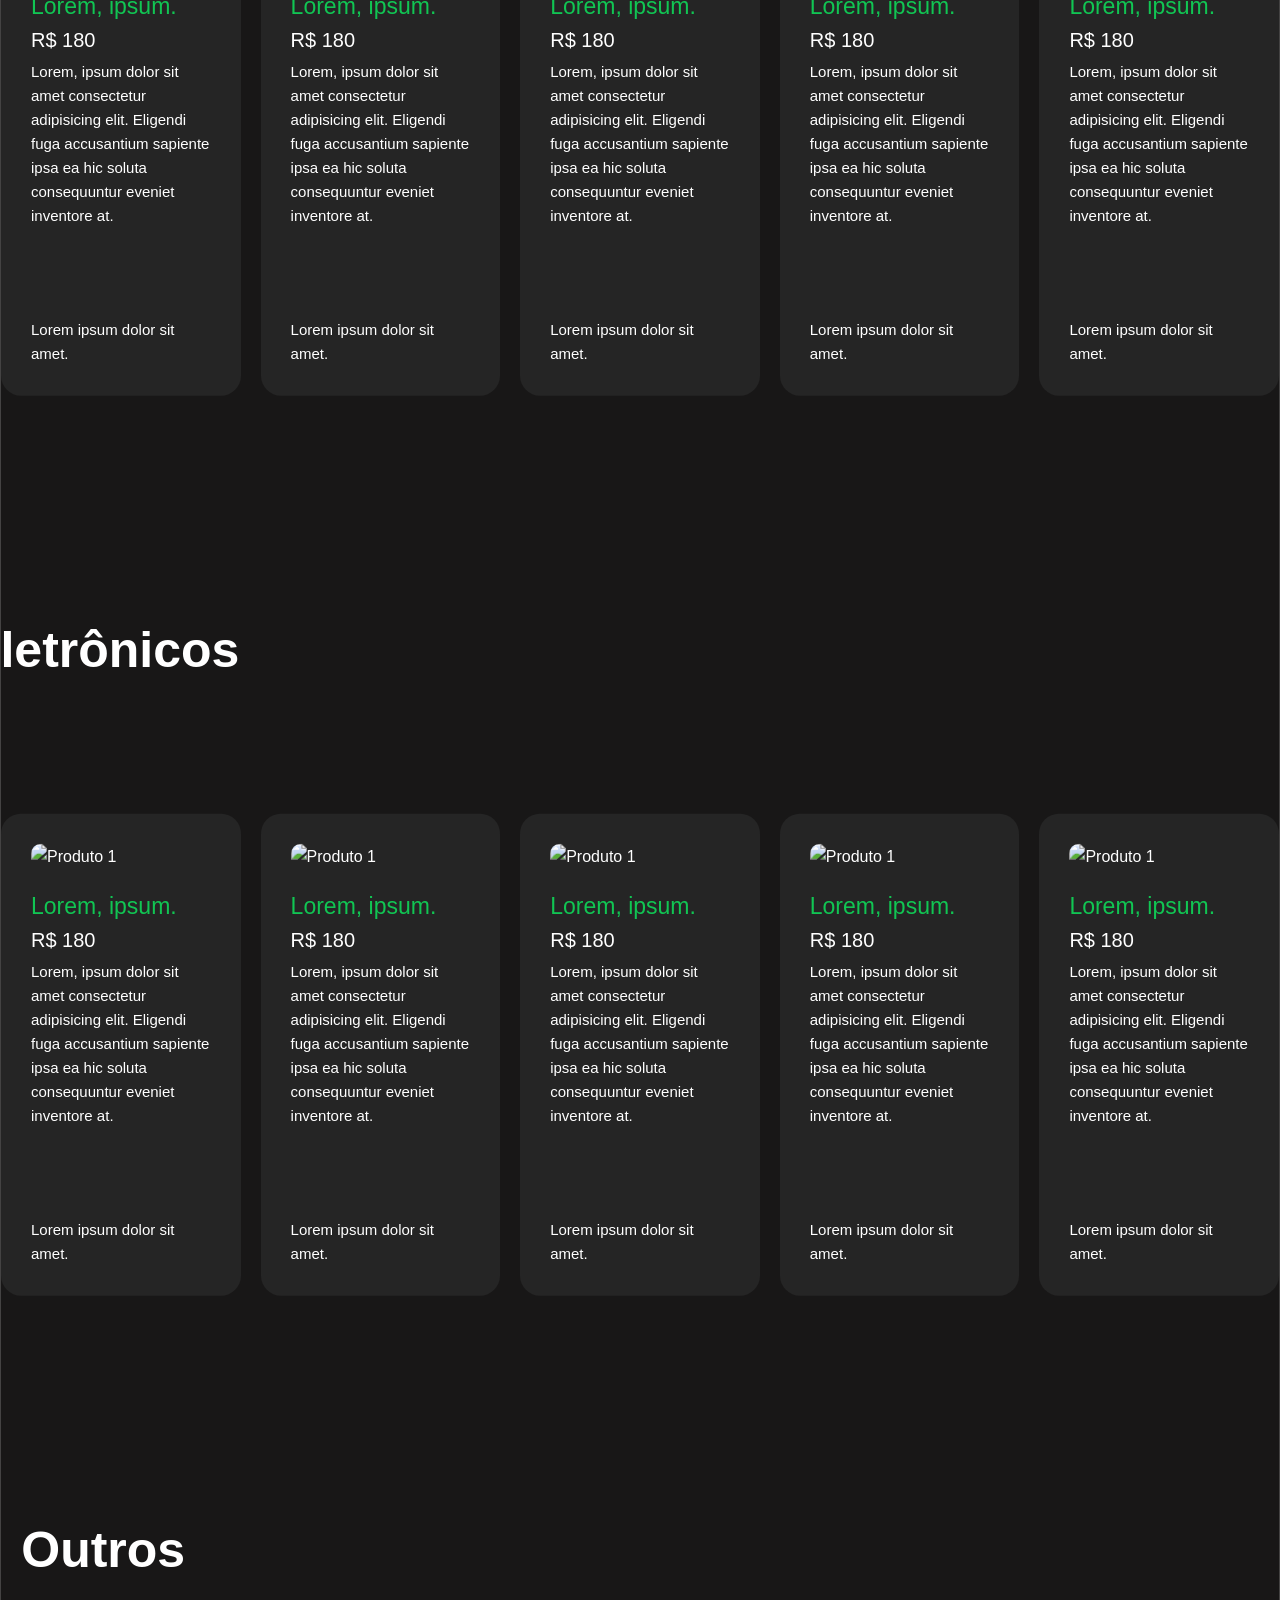
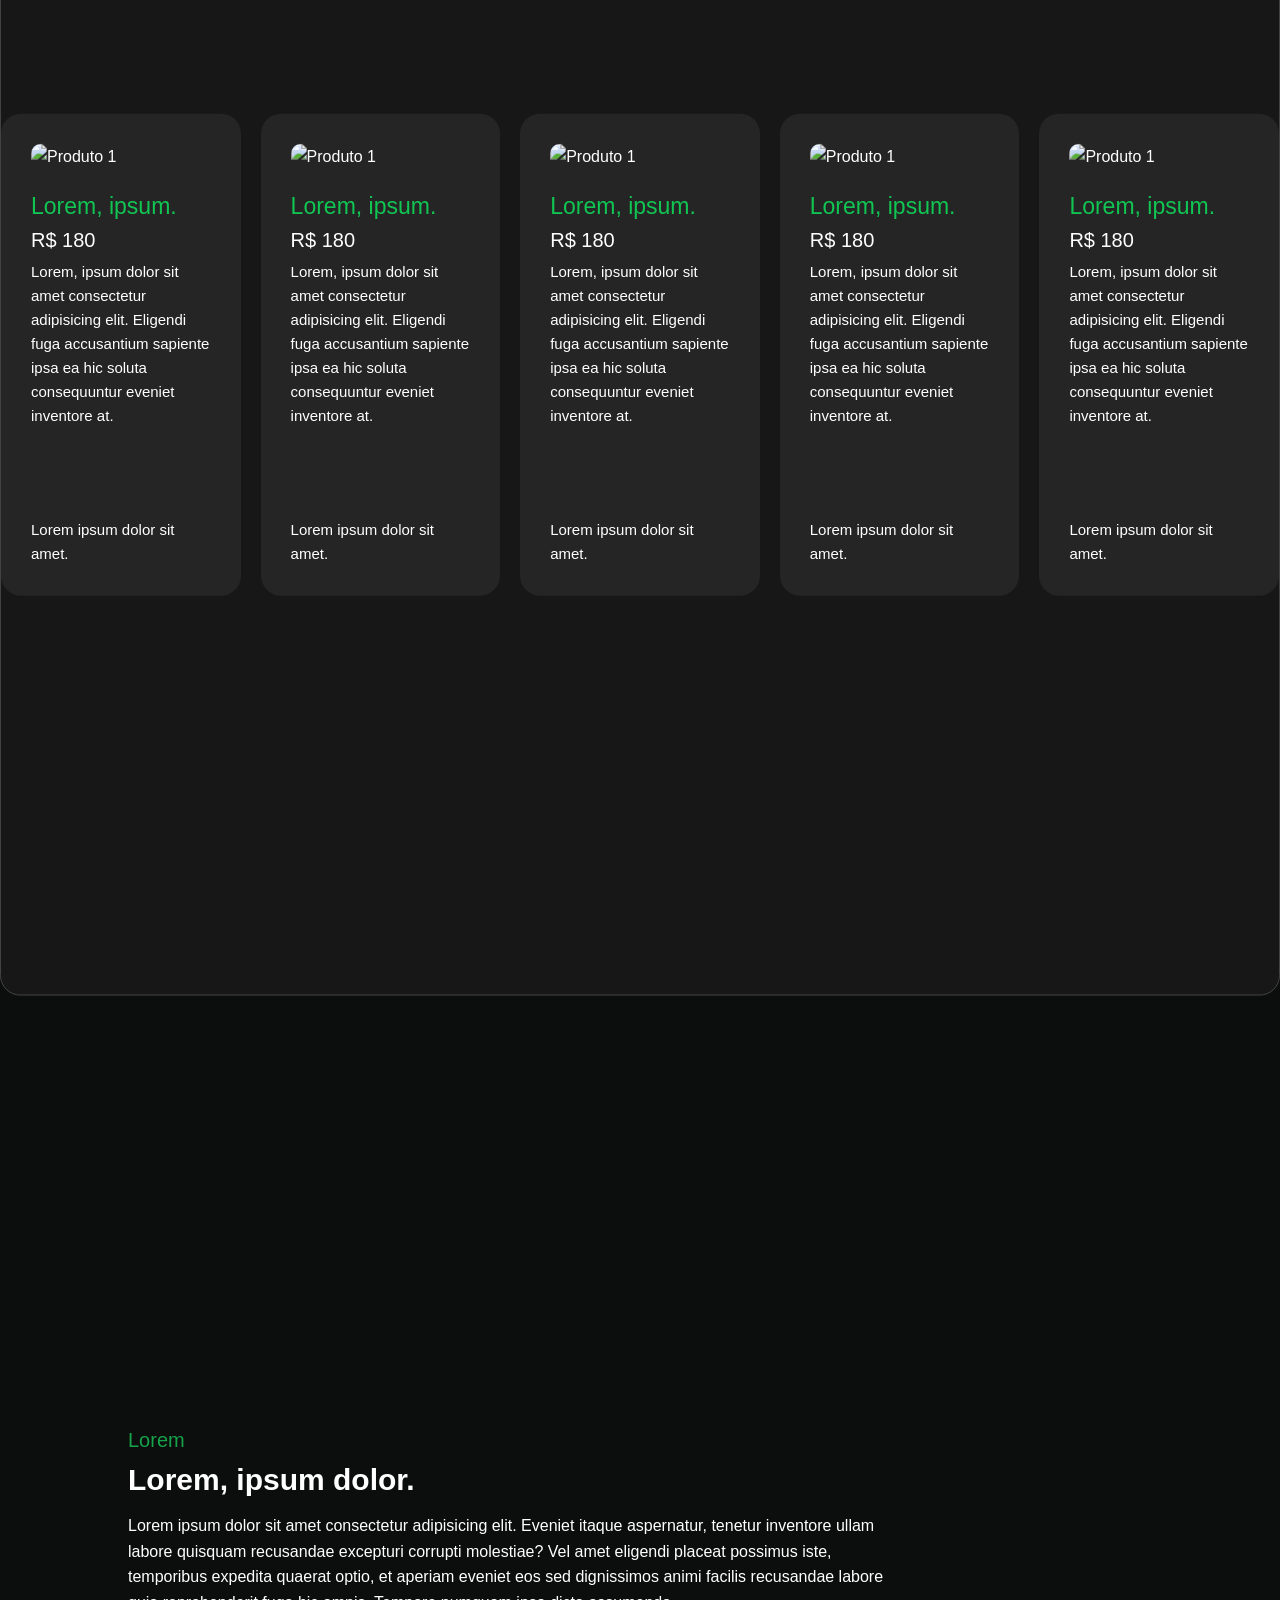
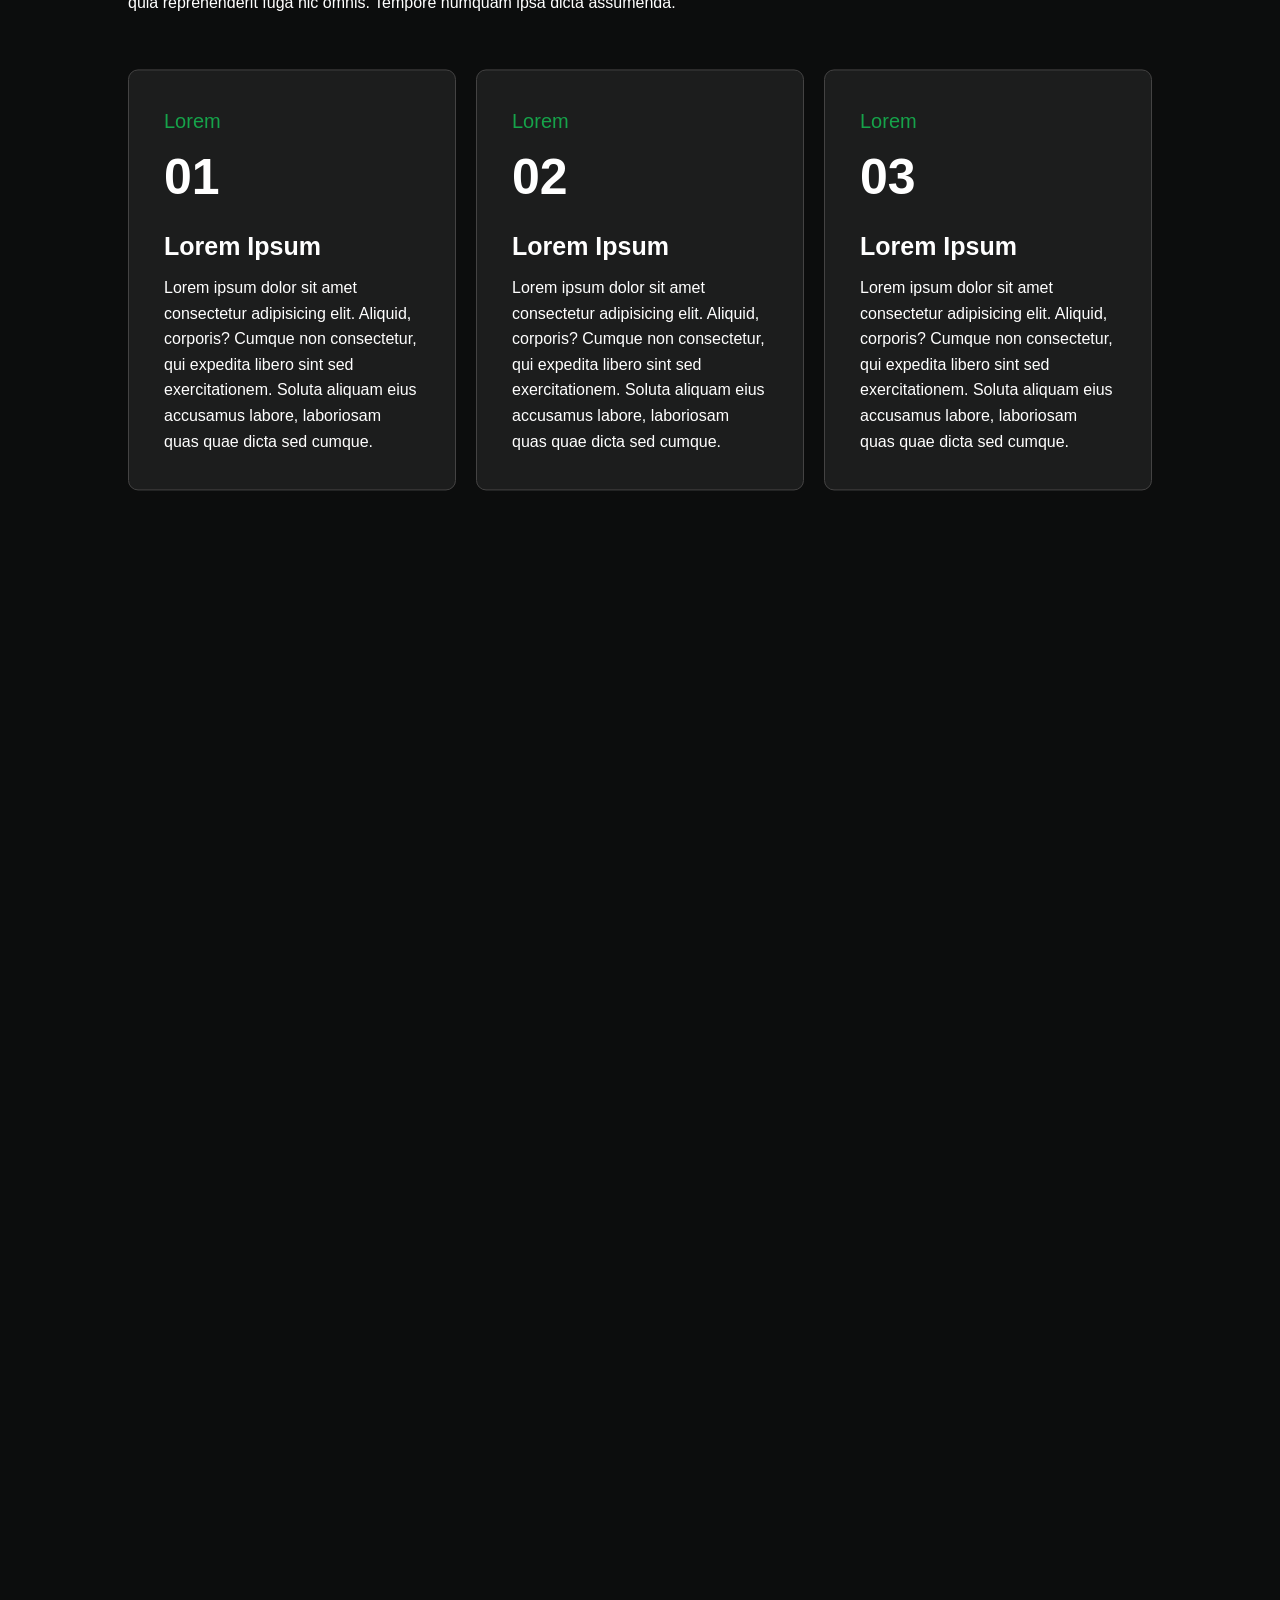
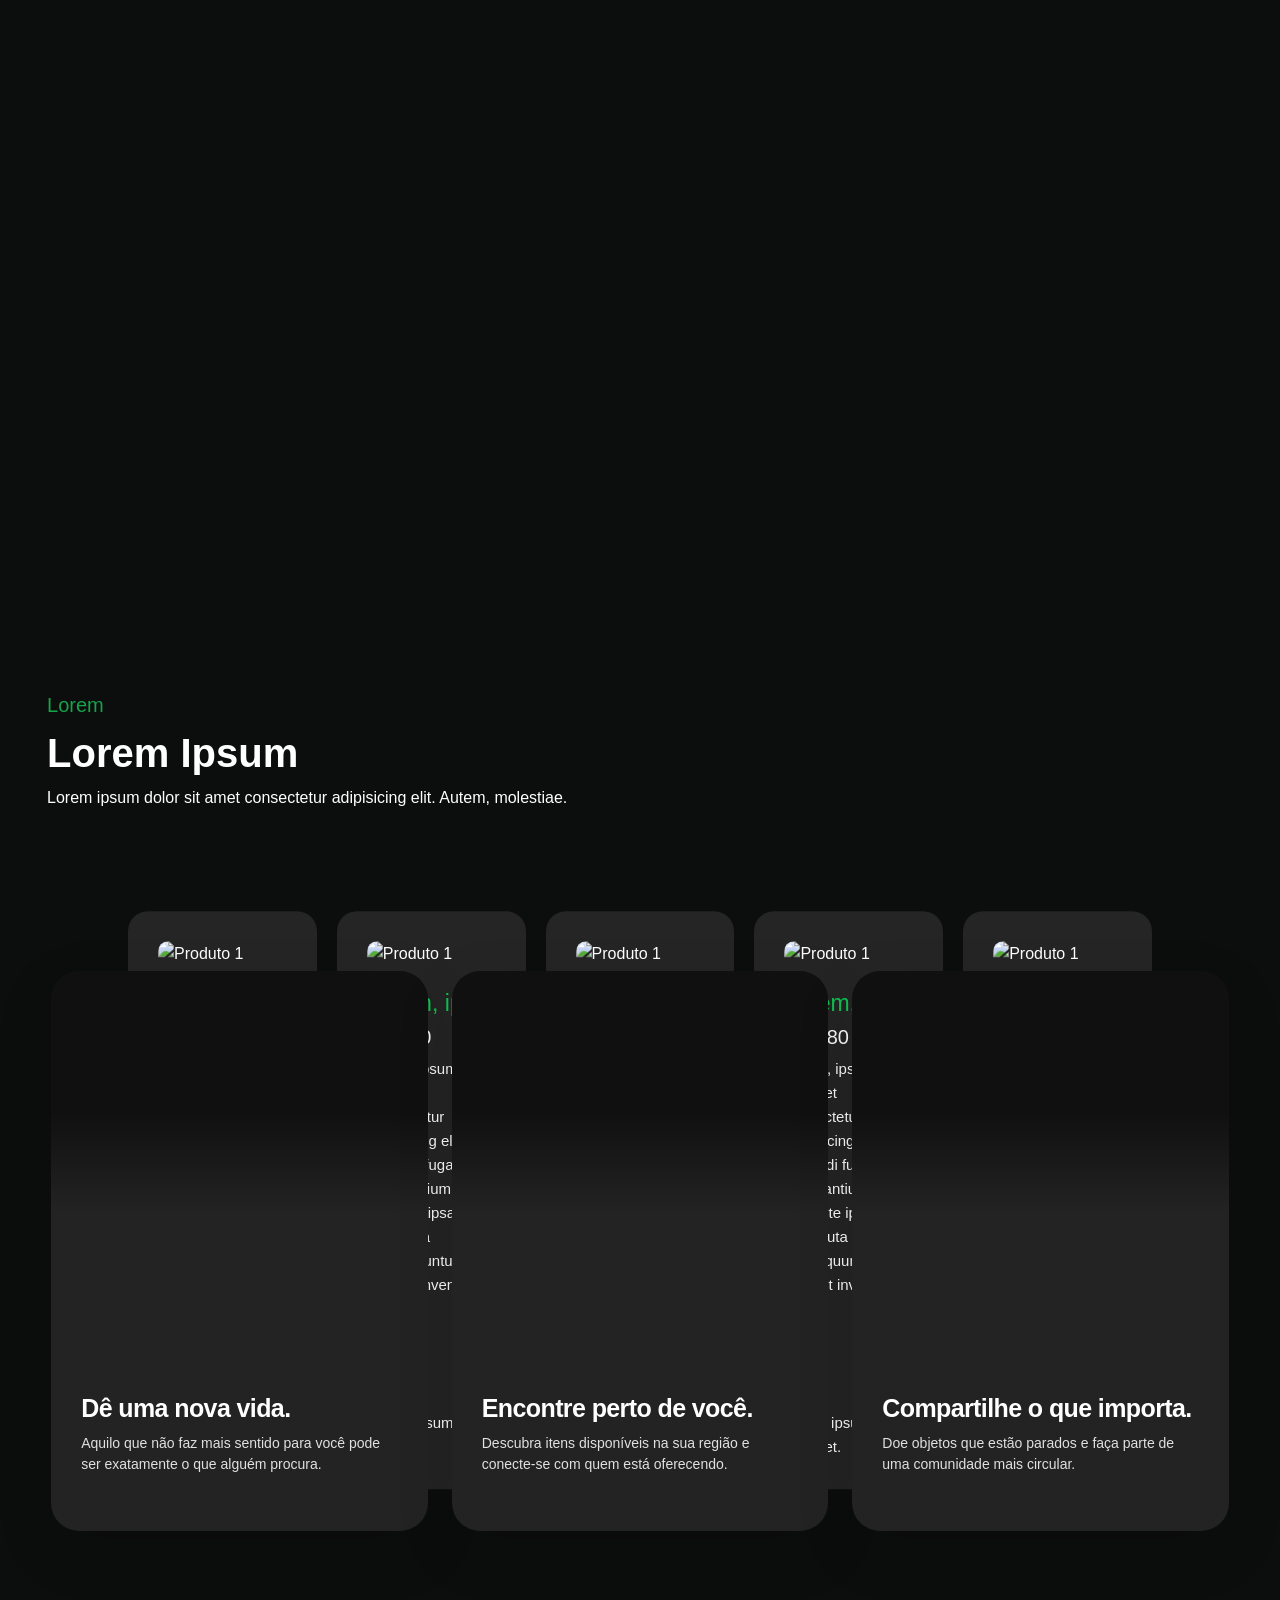
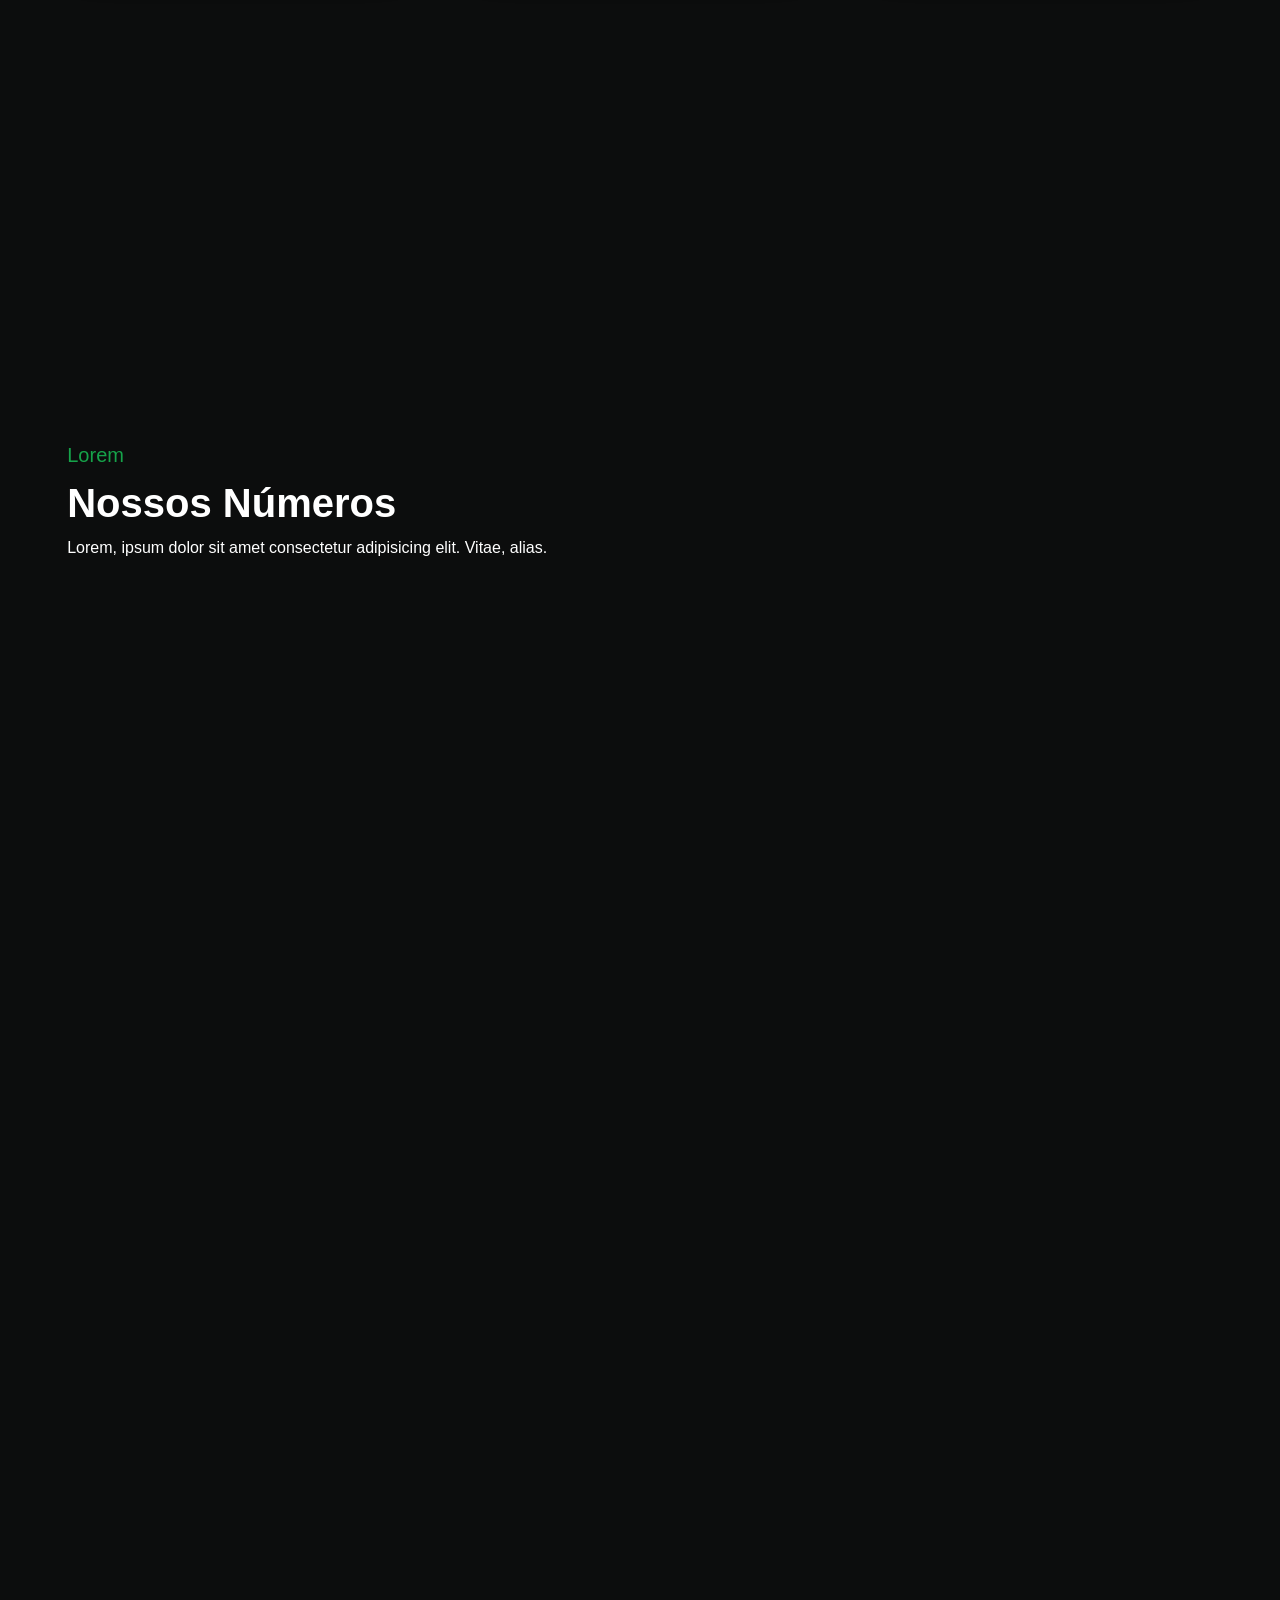
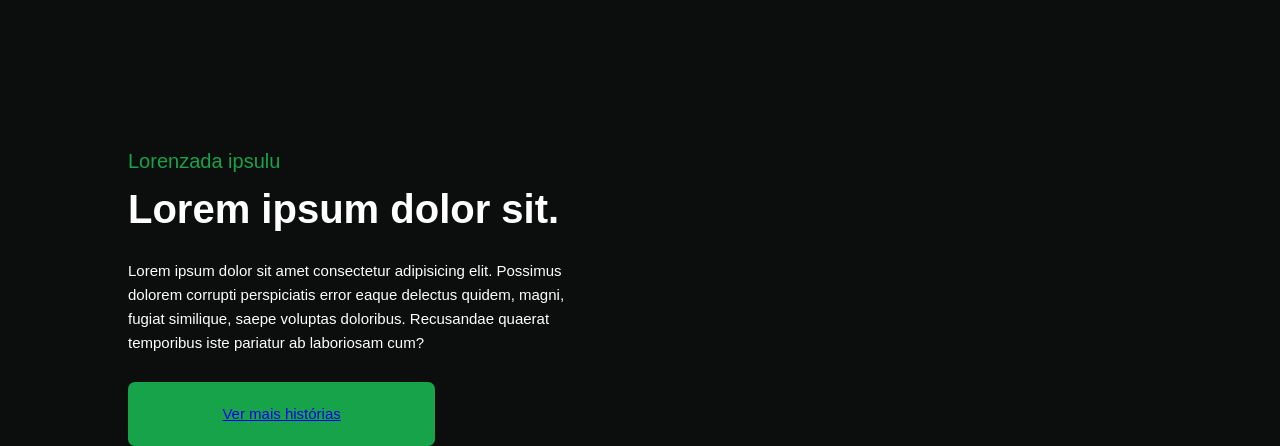
==== commit 1aeffdb4: "atualizando o js" ====
--- a/index.html
+++ b/index.html
@@ -651,7 +651,7 @@
     </div>
  
     <script src="javascript/scroll.js"></script>
-    <script src="javascript/xuhxuuh.js"></script>
+    <script src="javascript/card.js"></script>
  
 </body>
  
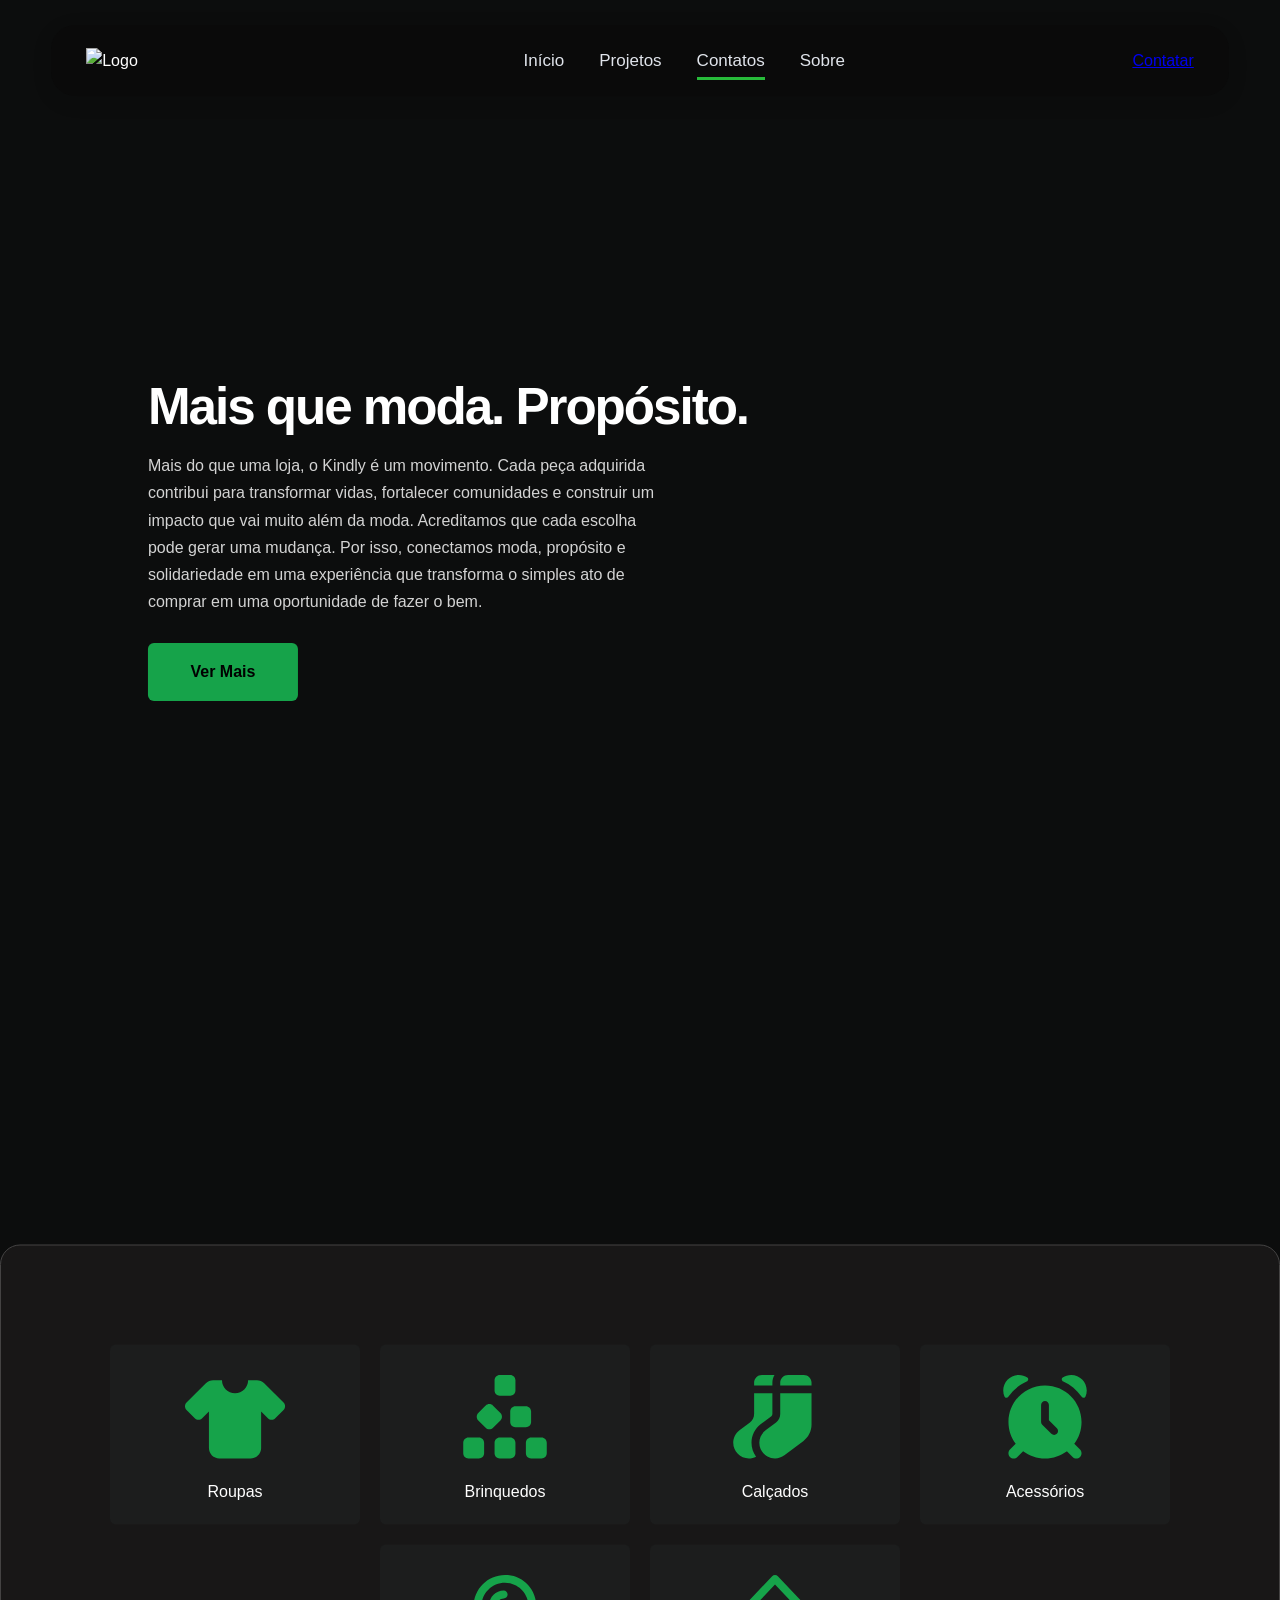
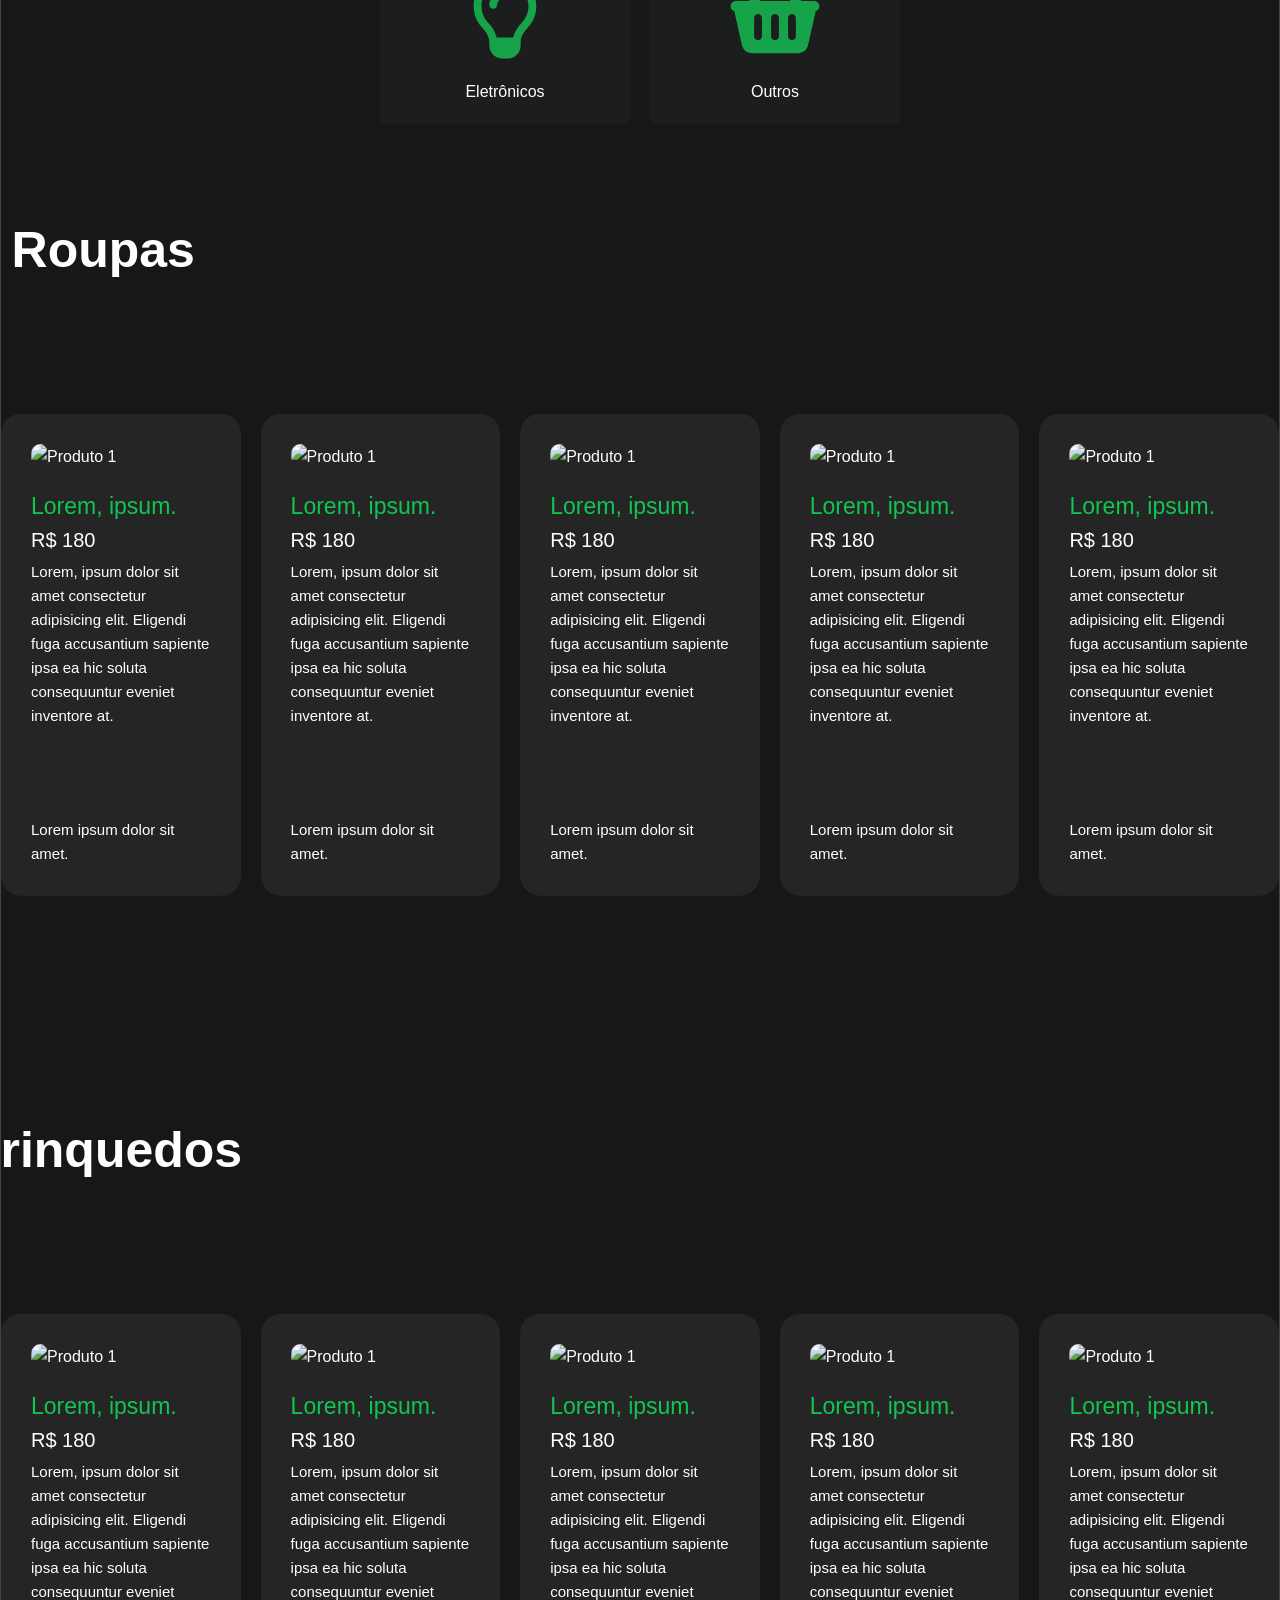
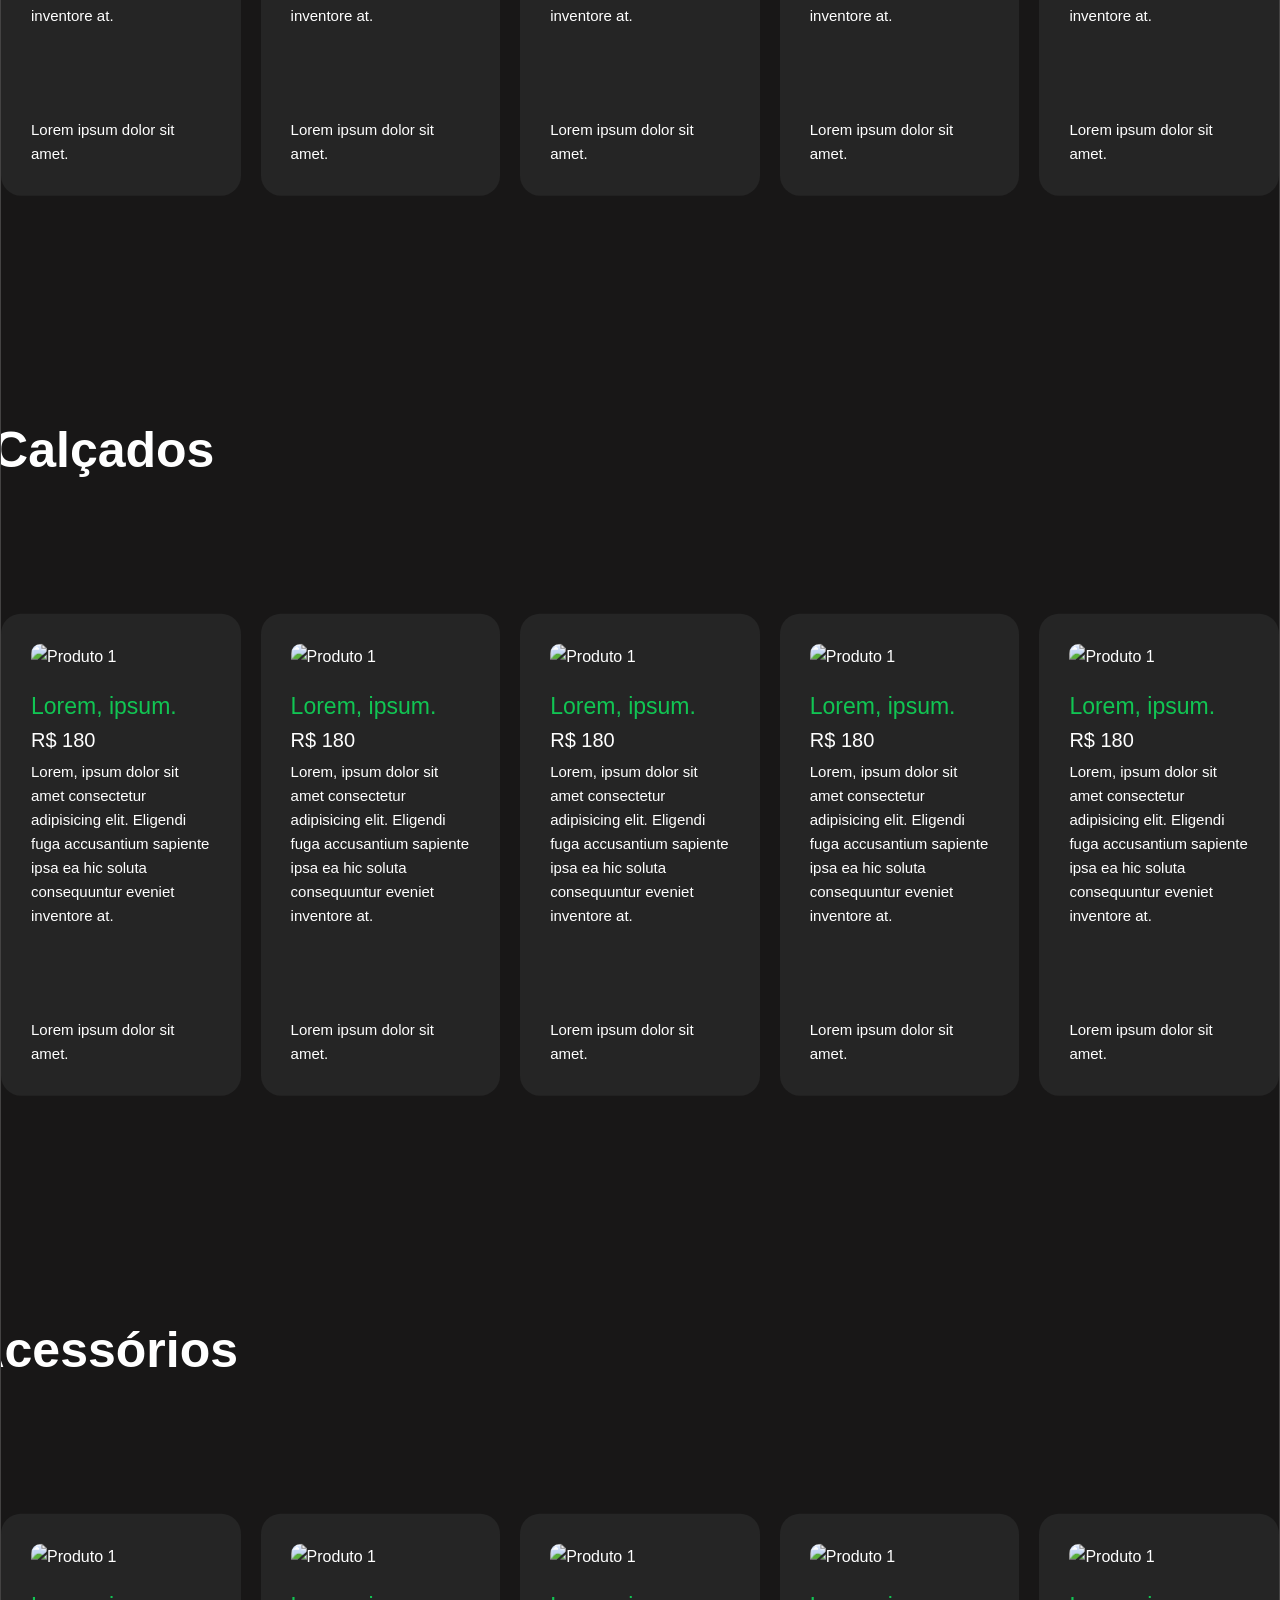
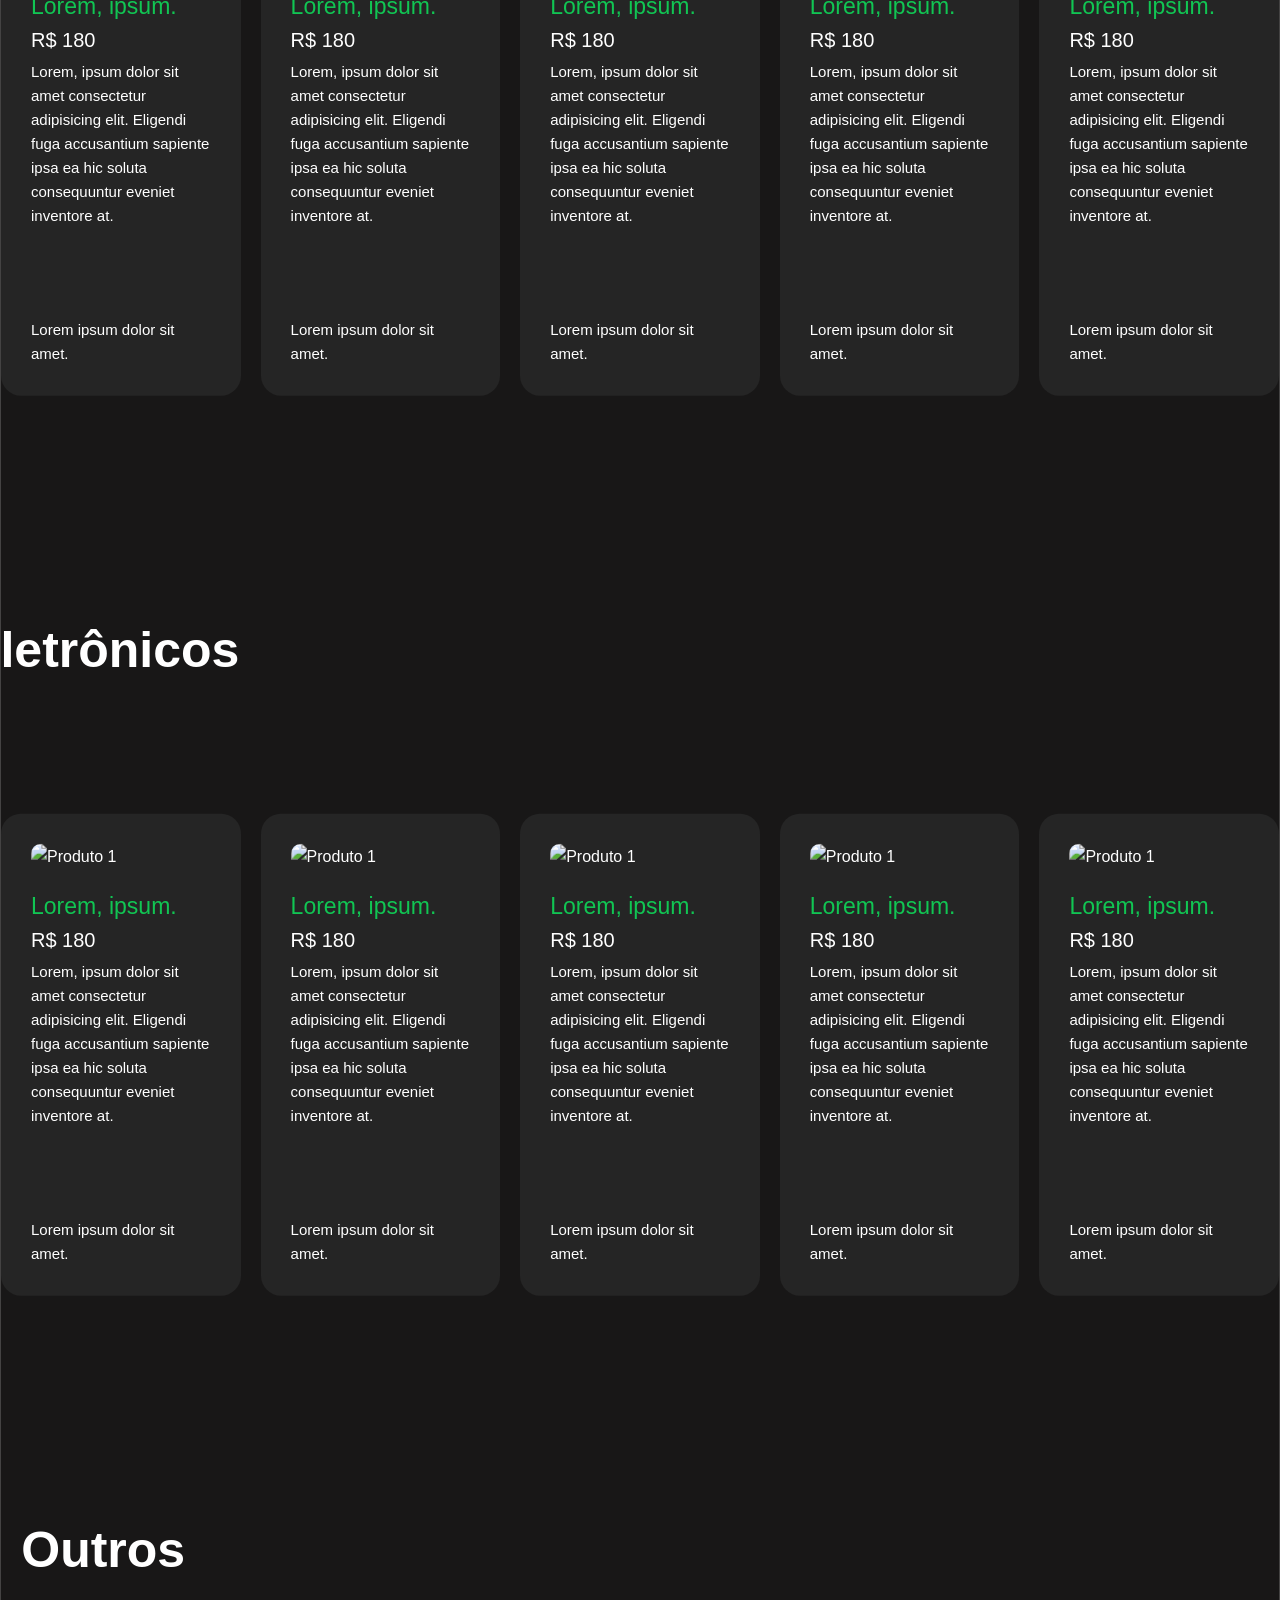
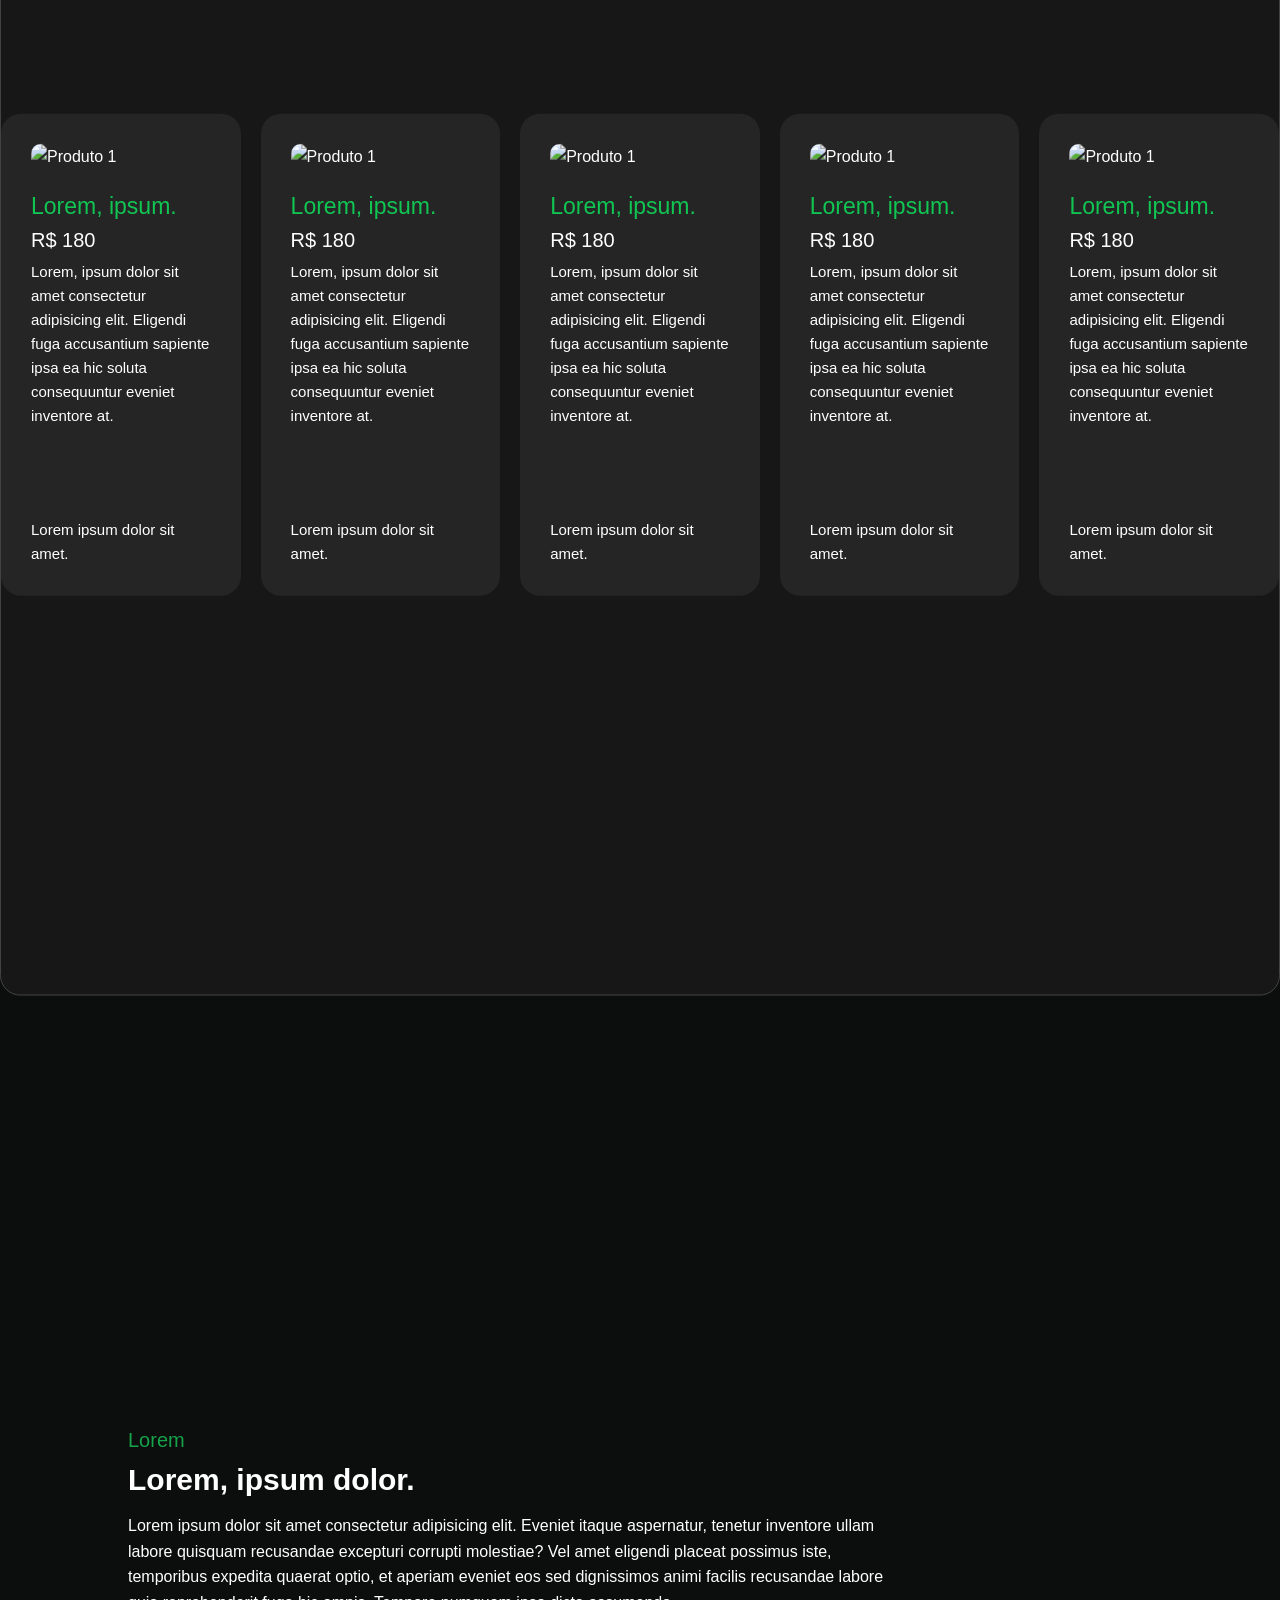
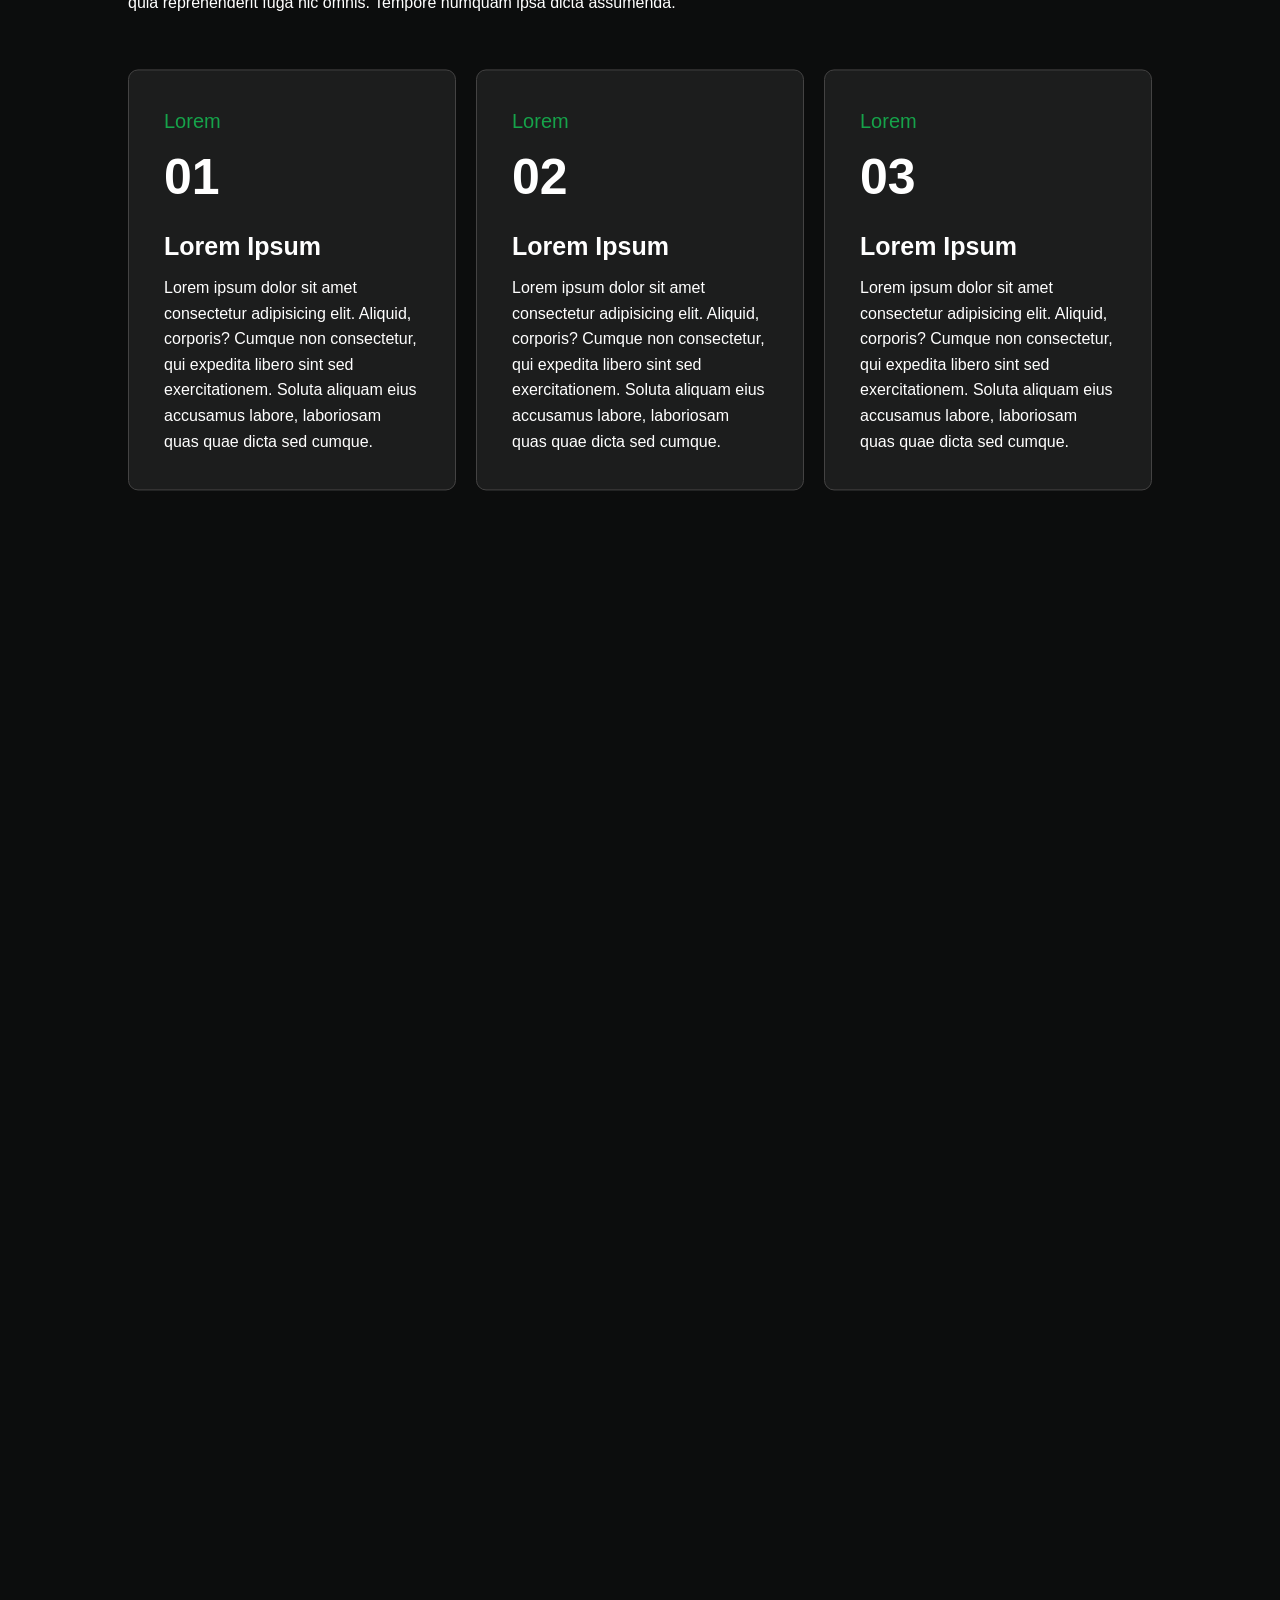
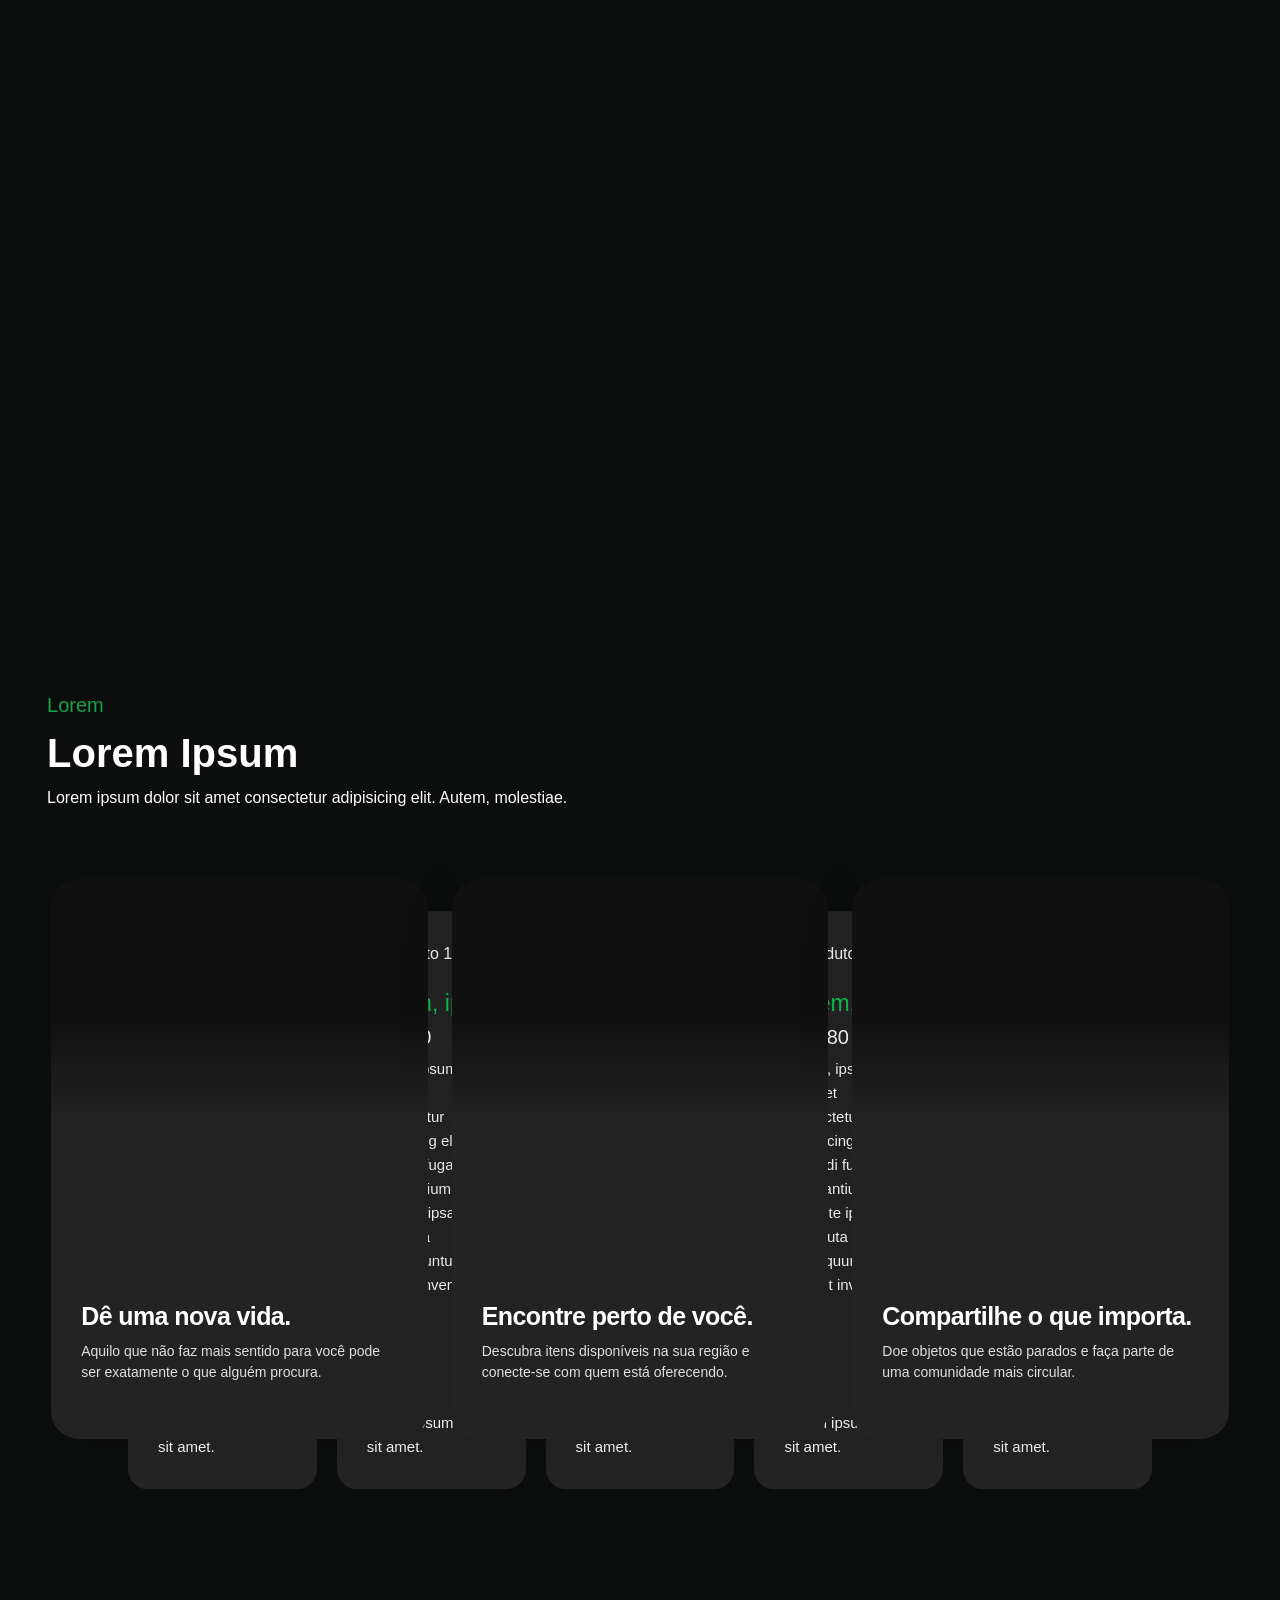
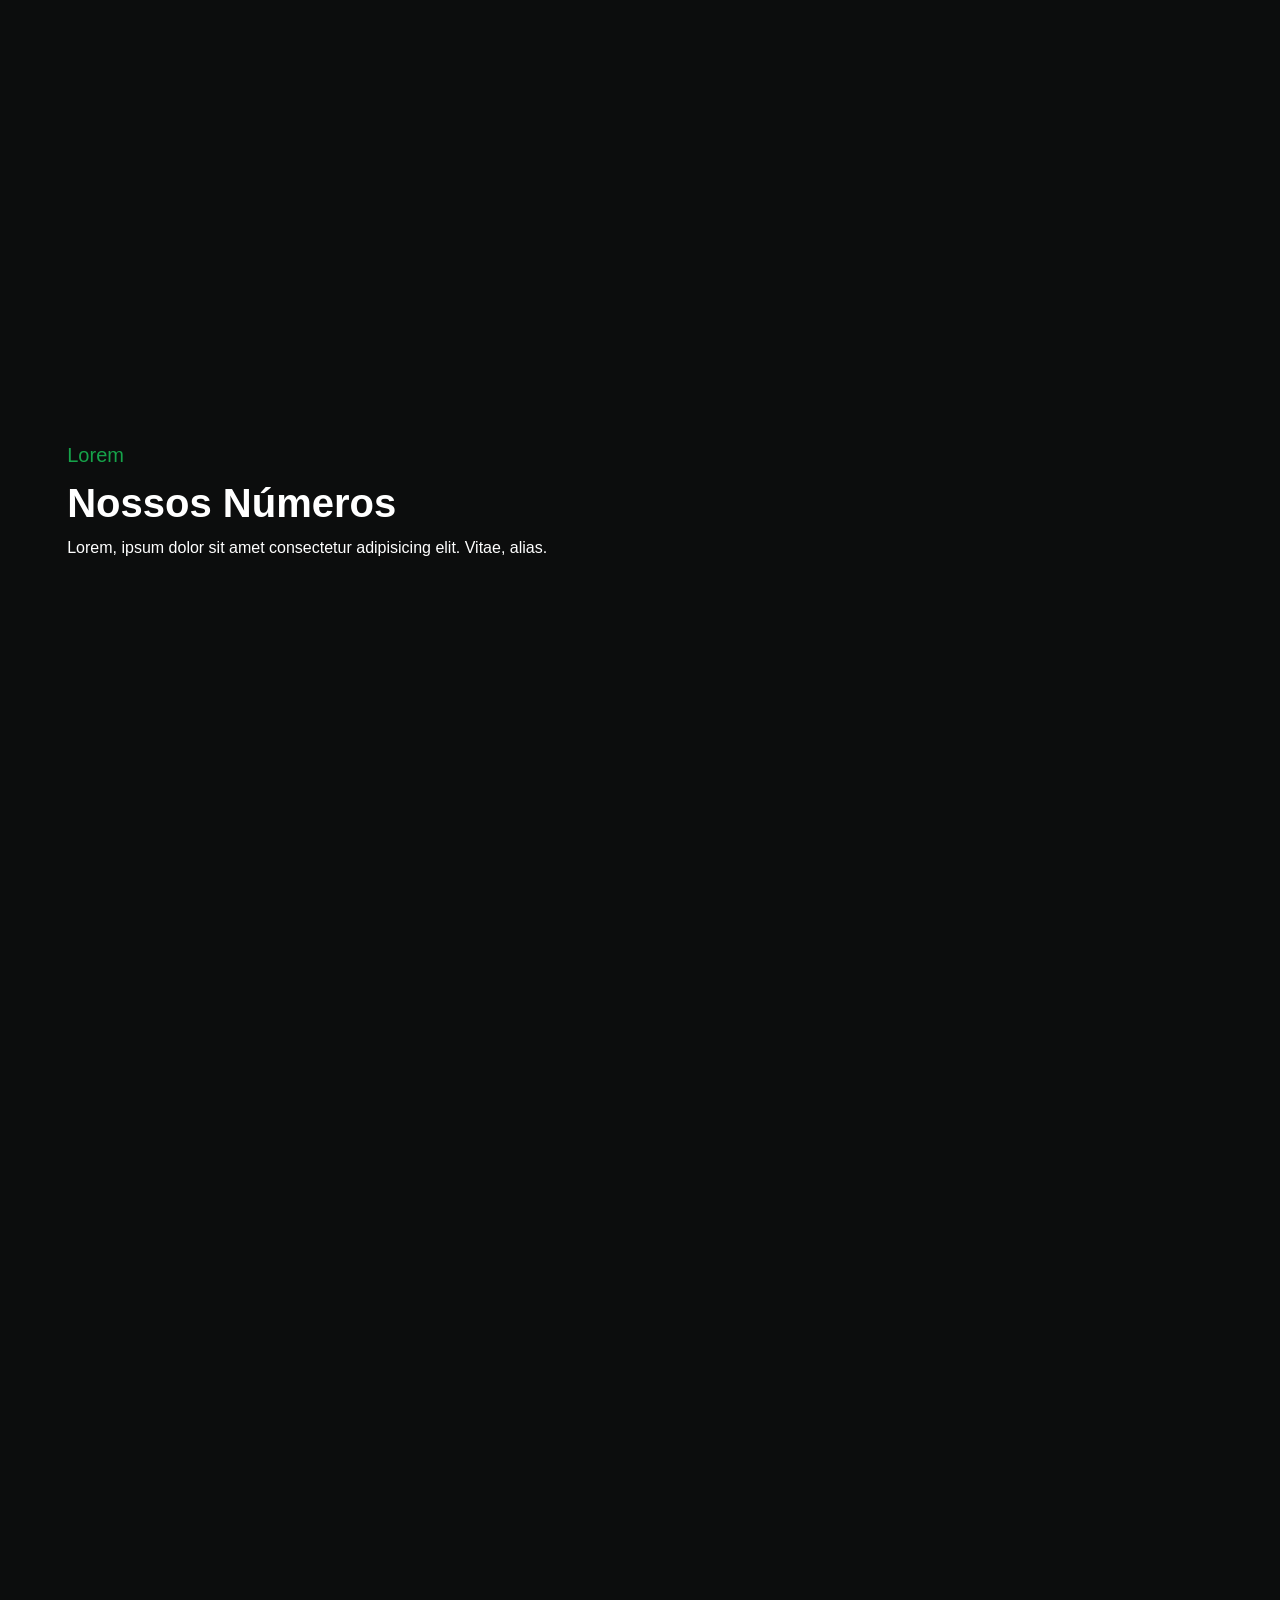
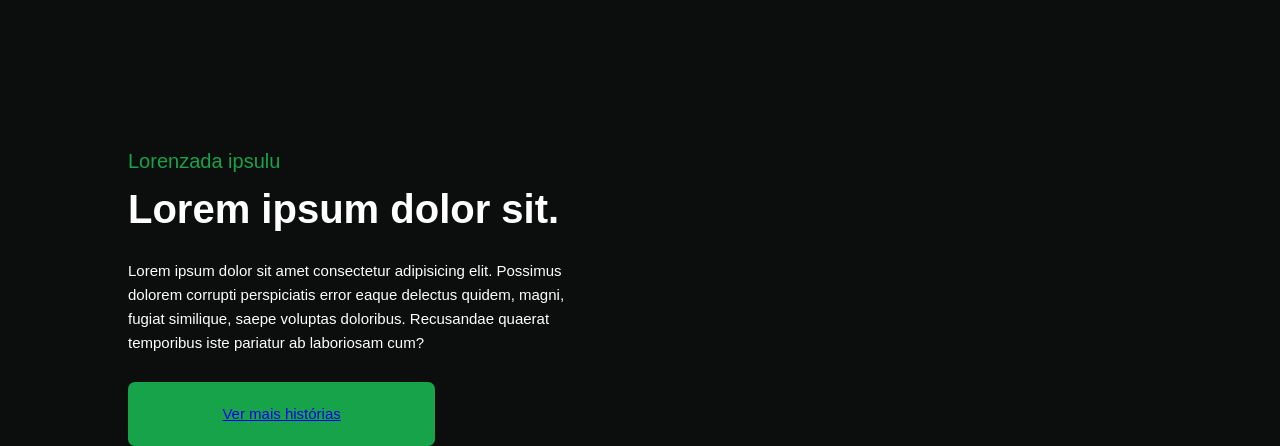
==== commit d0a071f7: "update html" ====
--- a/index.html
+++ b/index.html
@@ -14,24 +14,34 @@
  
 <body>
  
-    <header>
-        <div class="container navbar">
-            <div class="logo">
-                <img src="pics/Foto.png" alt="" class="pic">
-            </div>
-            <ul class="nav-links">
-                <li><a href="#" class="active">HOME</a></li>
-                <li><a href="#">SOBRE</a></li>
-                <li><a href="#">PRODUTOS</a></li>
-                <li><a href="#">CONTATO</a></li>
-            </ul>
- 
-            <div class="ct">
-                <a href="cadastro.html" class="cta-nav">CADASTRAR</a>
-                <a href="login.html" class="cta-nav1">ENTRAR</a>
-            </div>
- 
-        </div>
+   <!-- CABEÇALHO -->
+    <header id="navbar">
+        <img src="imagem/logo.png" alt="Logo" class="logo">
+
+        <ul id="nav-list">
+
+            <li class="nav-item">
+                <a href="#" class="nav-link">Início</a>
+            </li>
+
+            <li class="nav-item">
+                <a href="#" class="nav-link">Projetos</a>
+            </li>
+
+            <li class="nav-item">
+                <a href="#" class="nav-link active">Contatos</a>
+            </li>
+
+            <li class="nav-item">
+                <a href="#" class="nav-link">Sobre</a>
+            </li>
+
+        </ul>
+
+        <a href="#contact_form" class="login-link">
+            Contatar
+        </a>
+
     </header>
  
     <section class="hero">
--- a/css/style.css
+++ b/css/style.css
@@ -10,43 +10,101 @@
     color: #ffffff;
     line-height: 1.6;
 }
- 
-.container {
-    max-width: 1200px;
-    margin: 0 auto;
-    padding: 0 20px;
-}
- 
-.navbar {
-    display: flex;
+
+ #navbar {
+ 
+    background: #0a0a0a;
+ 
+    border-radius: 24px;
+ 
+    box-shadow:
+        0px 5px 20px rgba(0, 0, 0, 0.12);
+ 
+    position: relative;
+ 
+    width: 92%;
+ 
+    margin: 25px auto;
+ 
+    padding: 22px 35px;
+ 
+    display: flex;
+ 
+    align-items: center;
+ 
     justify-content: space-between;
+}
+ 
+ 
+/* LOGO */
+ 
+.logo {
+ 
+   width: 150px;
+    height: auto;
+    object-fit: contain
+}
+ 
+.logo-star {
+    color: #f5c542;
+}
+ 
+.logo small {
+ 
+    display: block;
+ 
+    font-size: 7px;
+ 
+    letter-spacing: 3px;
+ 
+    text-align: center;
+ 
+    margin-top: -5px;
+}
+ 
+ 
+/* MENU */
+ 
+#nav-list {
+ 
+    display: flex;
+ 
     align-items: center;
-    width: 100%;
-    gap: 20px;
-    margin-top: 7vh;
-}
- 
-.logo {
-    color: #0b0d10;
-    width: 150px;
-    height: 150px;
-    border-radius: 50%;
-    display: flex;
-    align-items: center;
-    justify-content: center;
-    font-size: 0.8rem;
-}
- 
-.pic {
-    width: 120%;
-}
- 
-.nav-links {
-    display: flex;
-    gap: 20px;
+ 
+    gap: 35px;
+ 
     list-style: none;
 }
  
+.nav-item {
+    list-style: none;
+}
+ 
+.nav-link {
+ 
+    text-decoration: none;
+ 
+    color: #e0e4eb;
+ 
+    font-size: 17px;
+ 
+    font-weight: 500;
+ 
+    padding-bottom: 7px;
+ 
+    transition: 0.3s;
+}
+ 
+.nav-link:hover {
+    color: #0bce3c;
+}
+ 
+.nav-link.active {
+ 
+    border-bottom: 3px solid #27bb3a;
+ 
+}
+/*
 @media (max-width: 768px) {
     .navbar {
         flex-direction: column;
@@ -64,6 +122,7 @@
         justify-content: center;
     }
 }
+
  
 .nav-links a {
     color: #ffffff;
@@ -136,7 +195,8 @@
     transform: scale(1.1);
     transition: 0.6s;
 }
- 
+ */
+
 .features-section {
     padding: 60px 0;
     text-align: center;
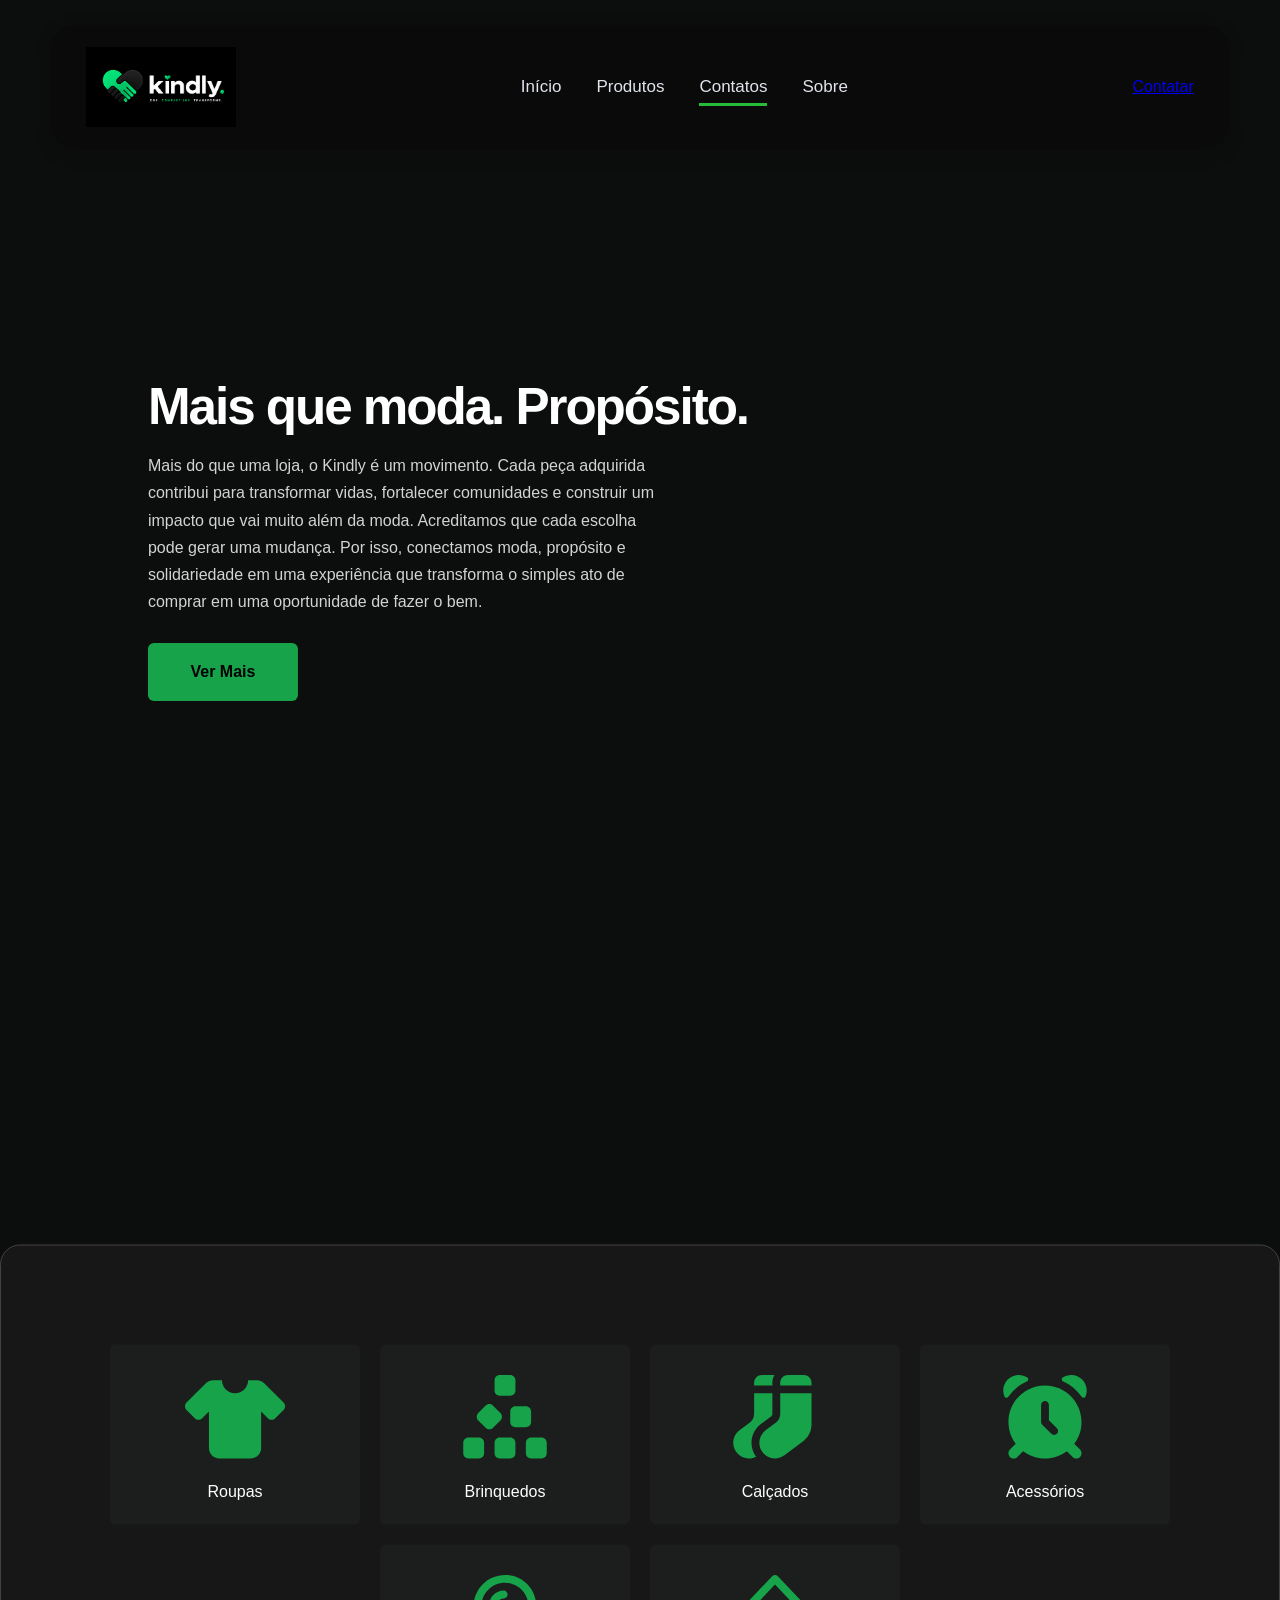
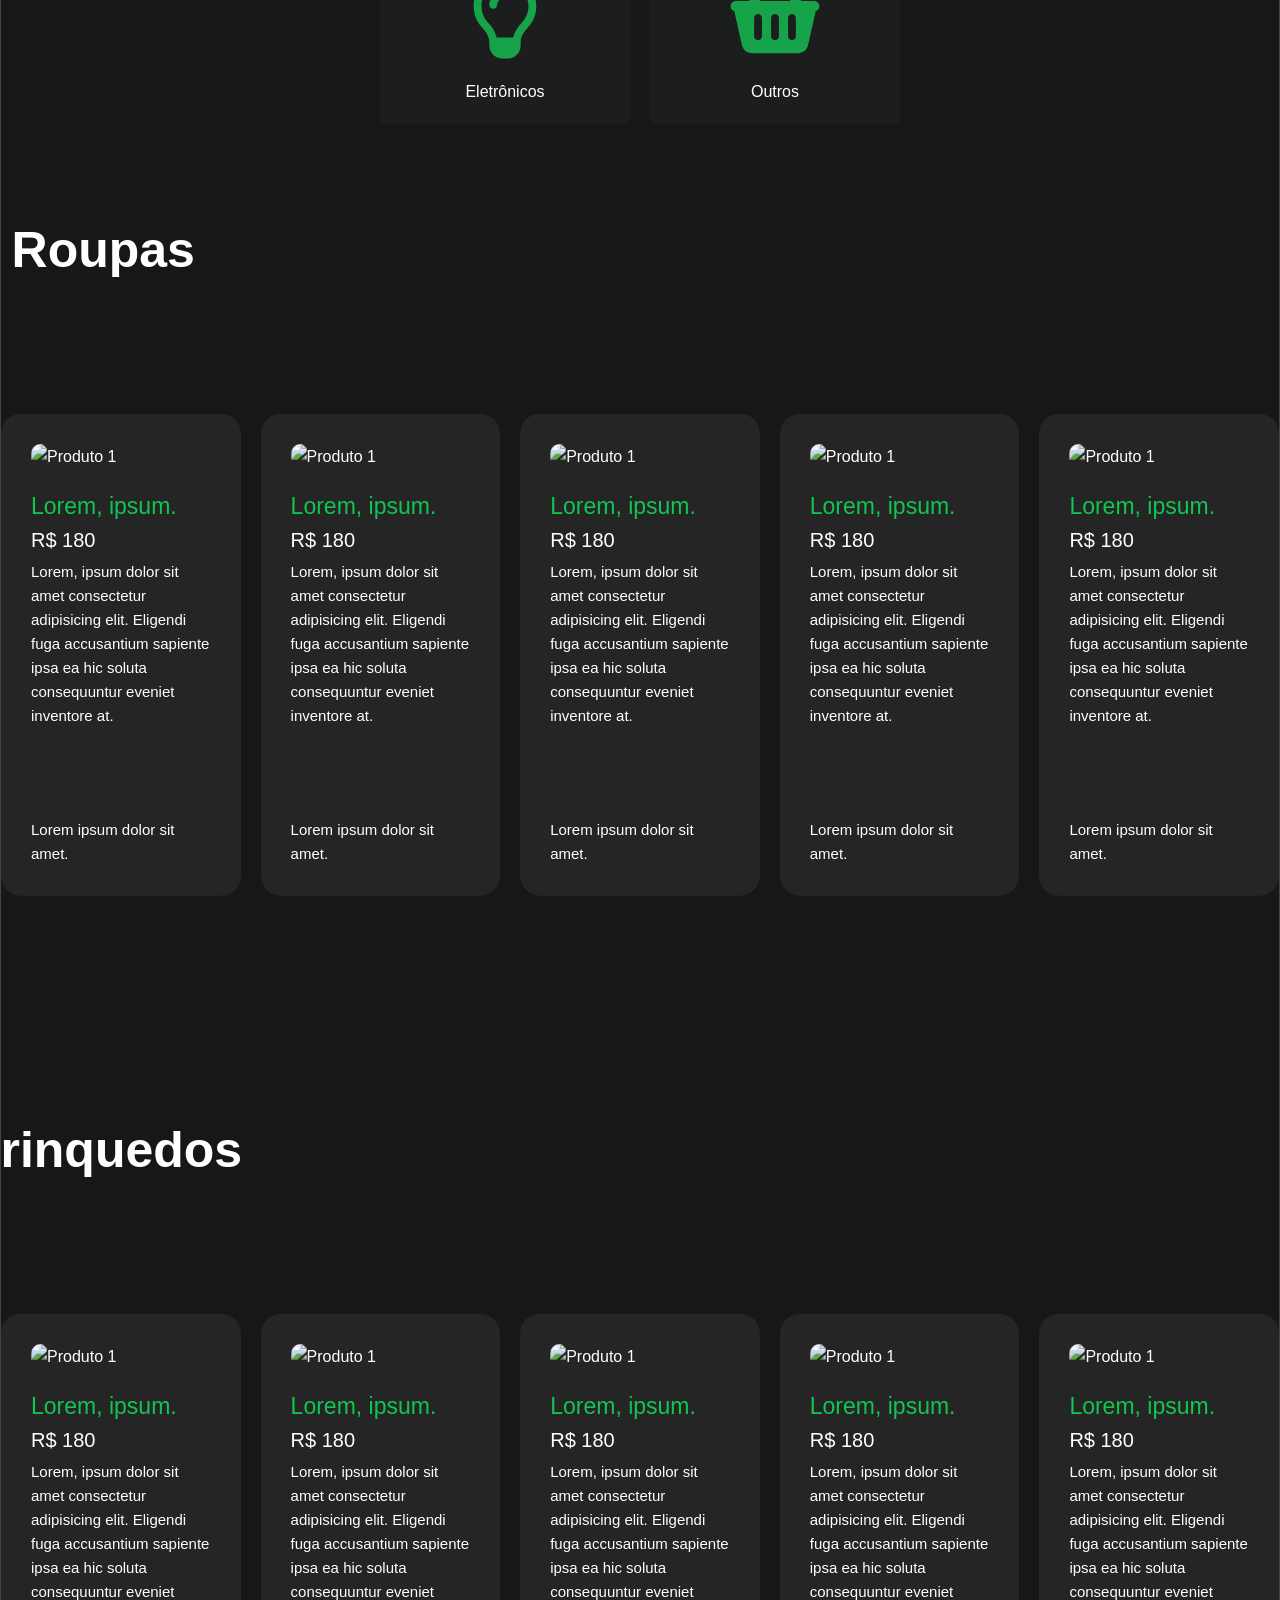
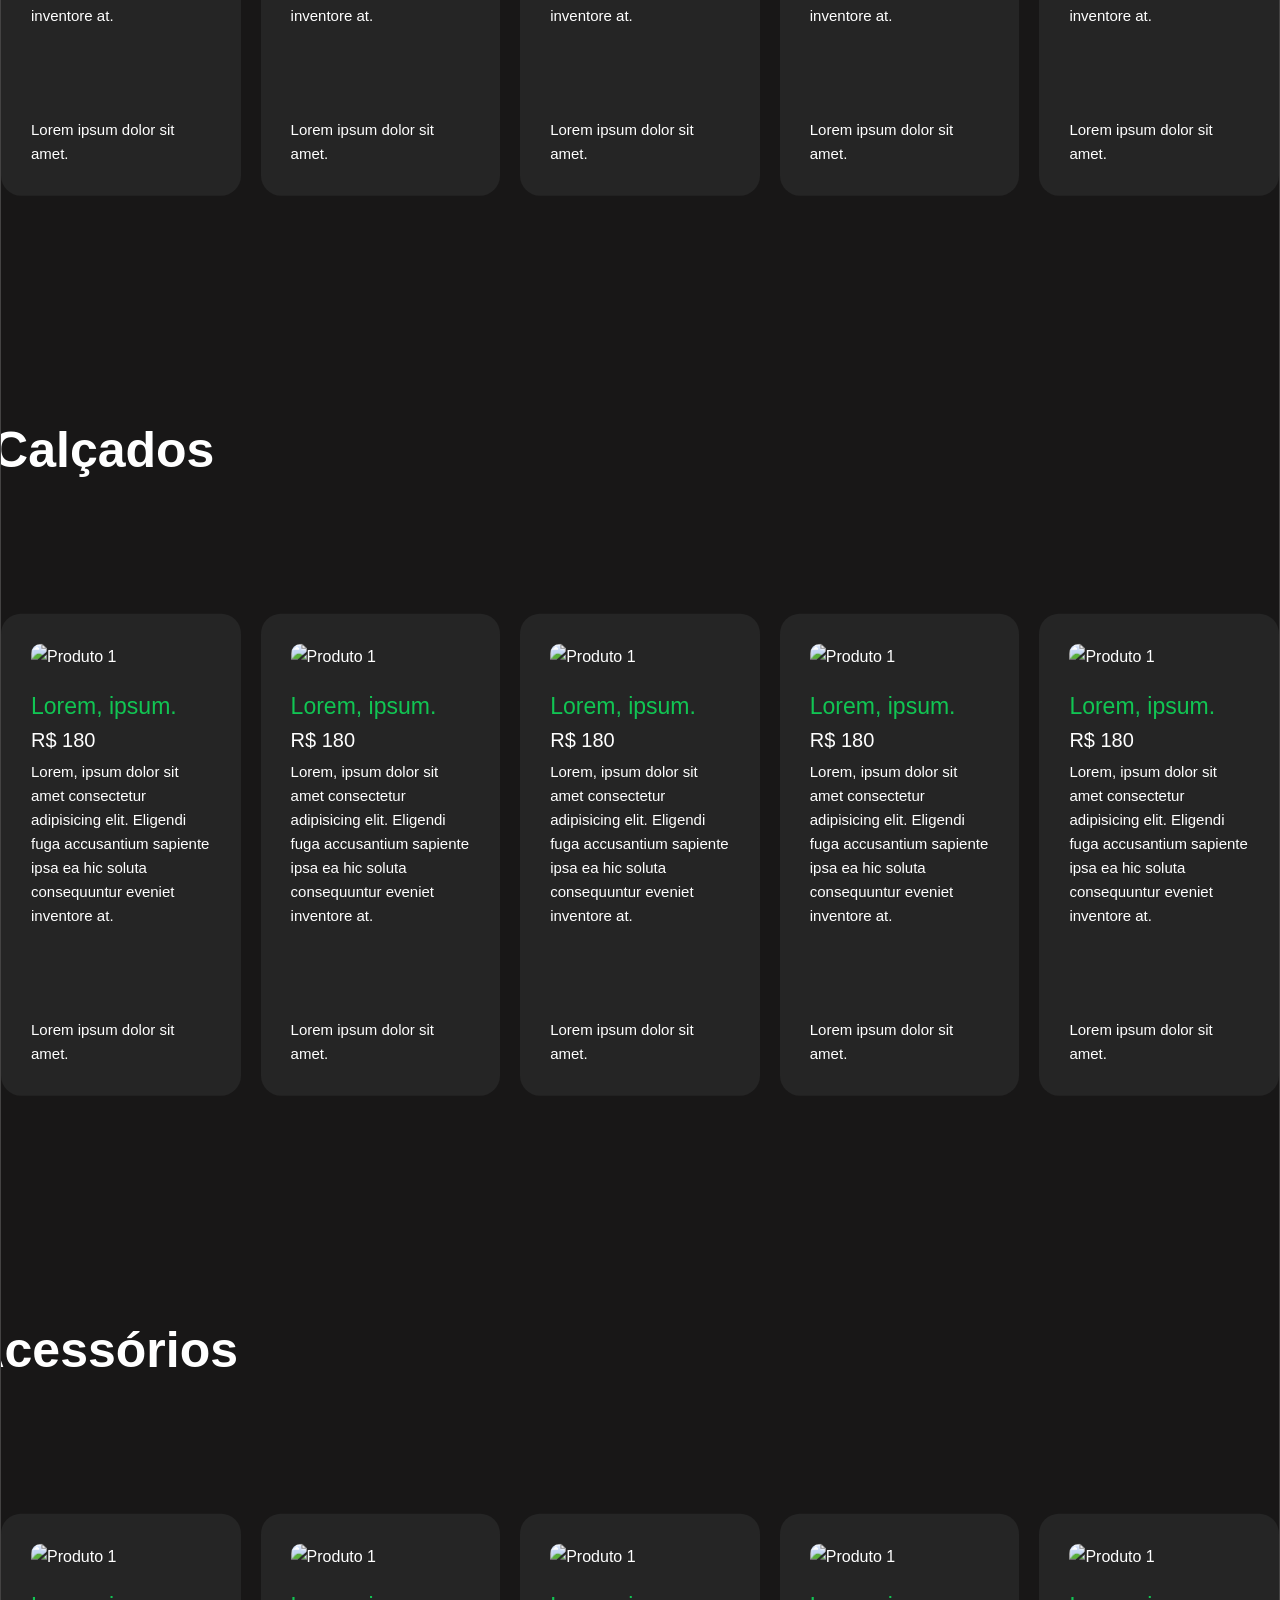
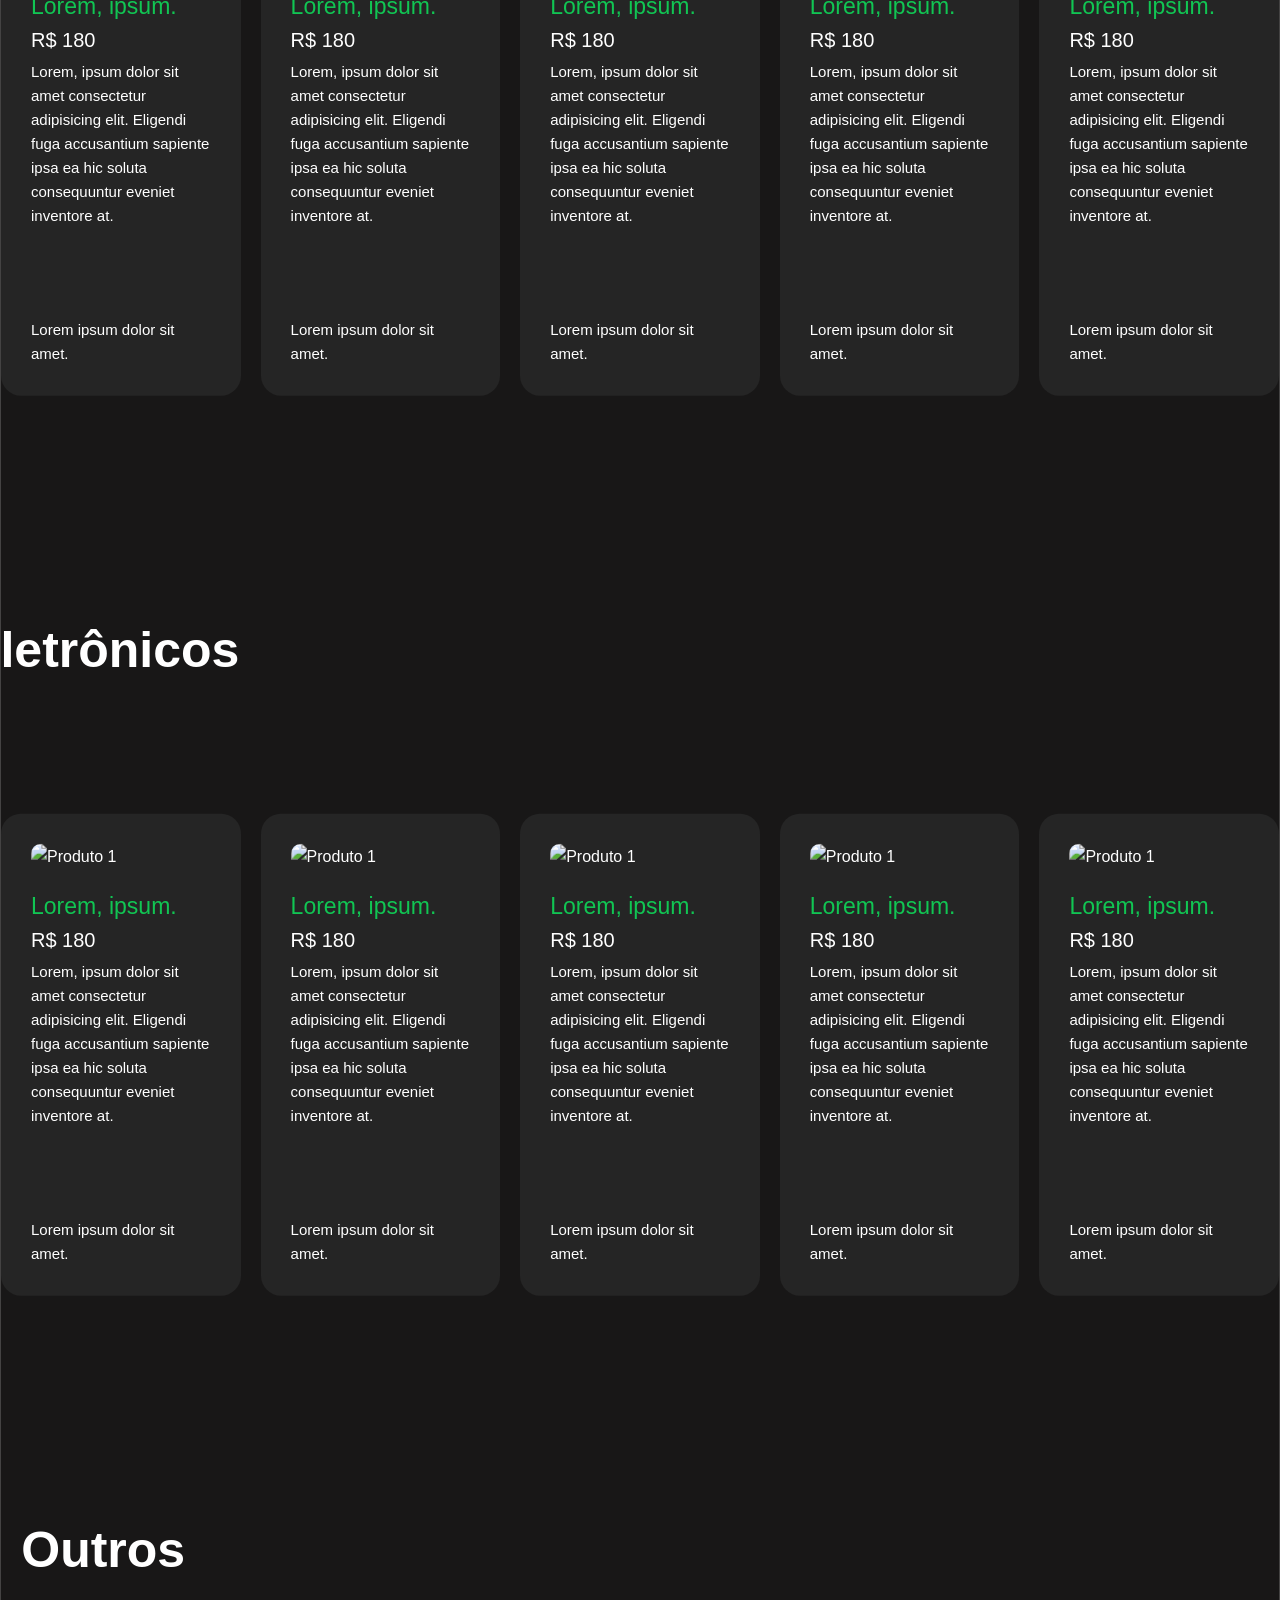
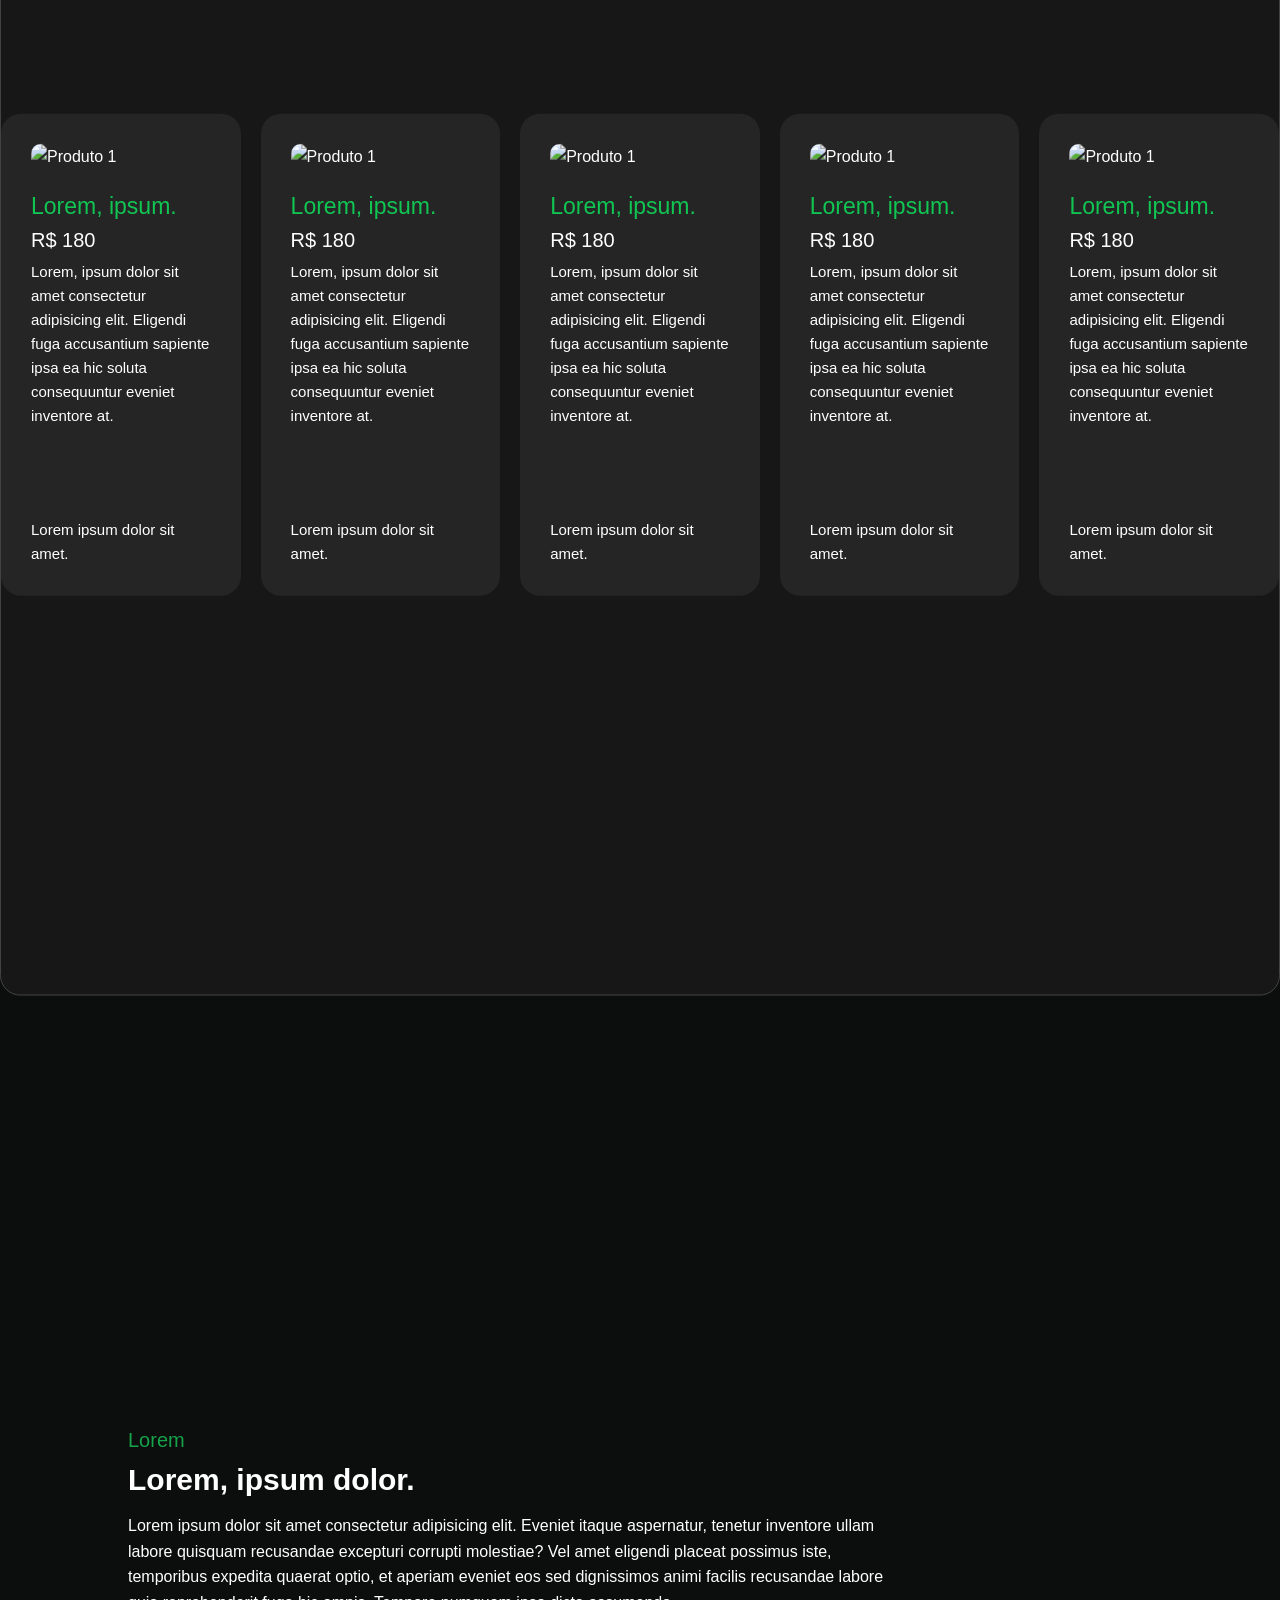
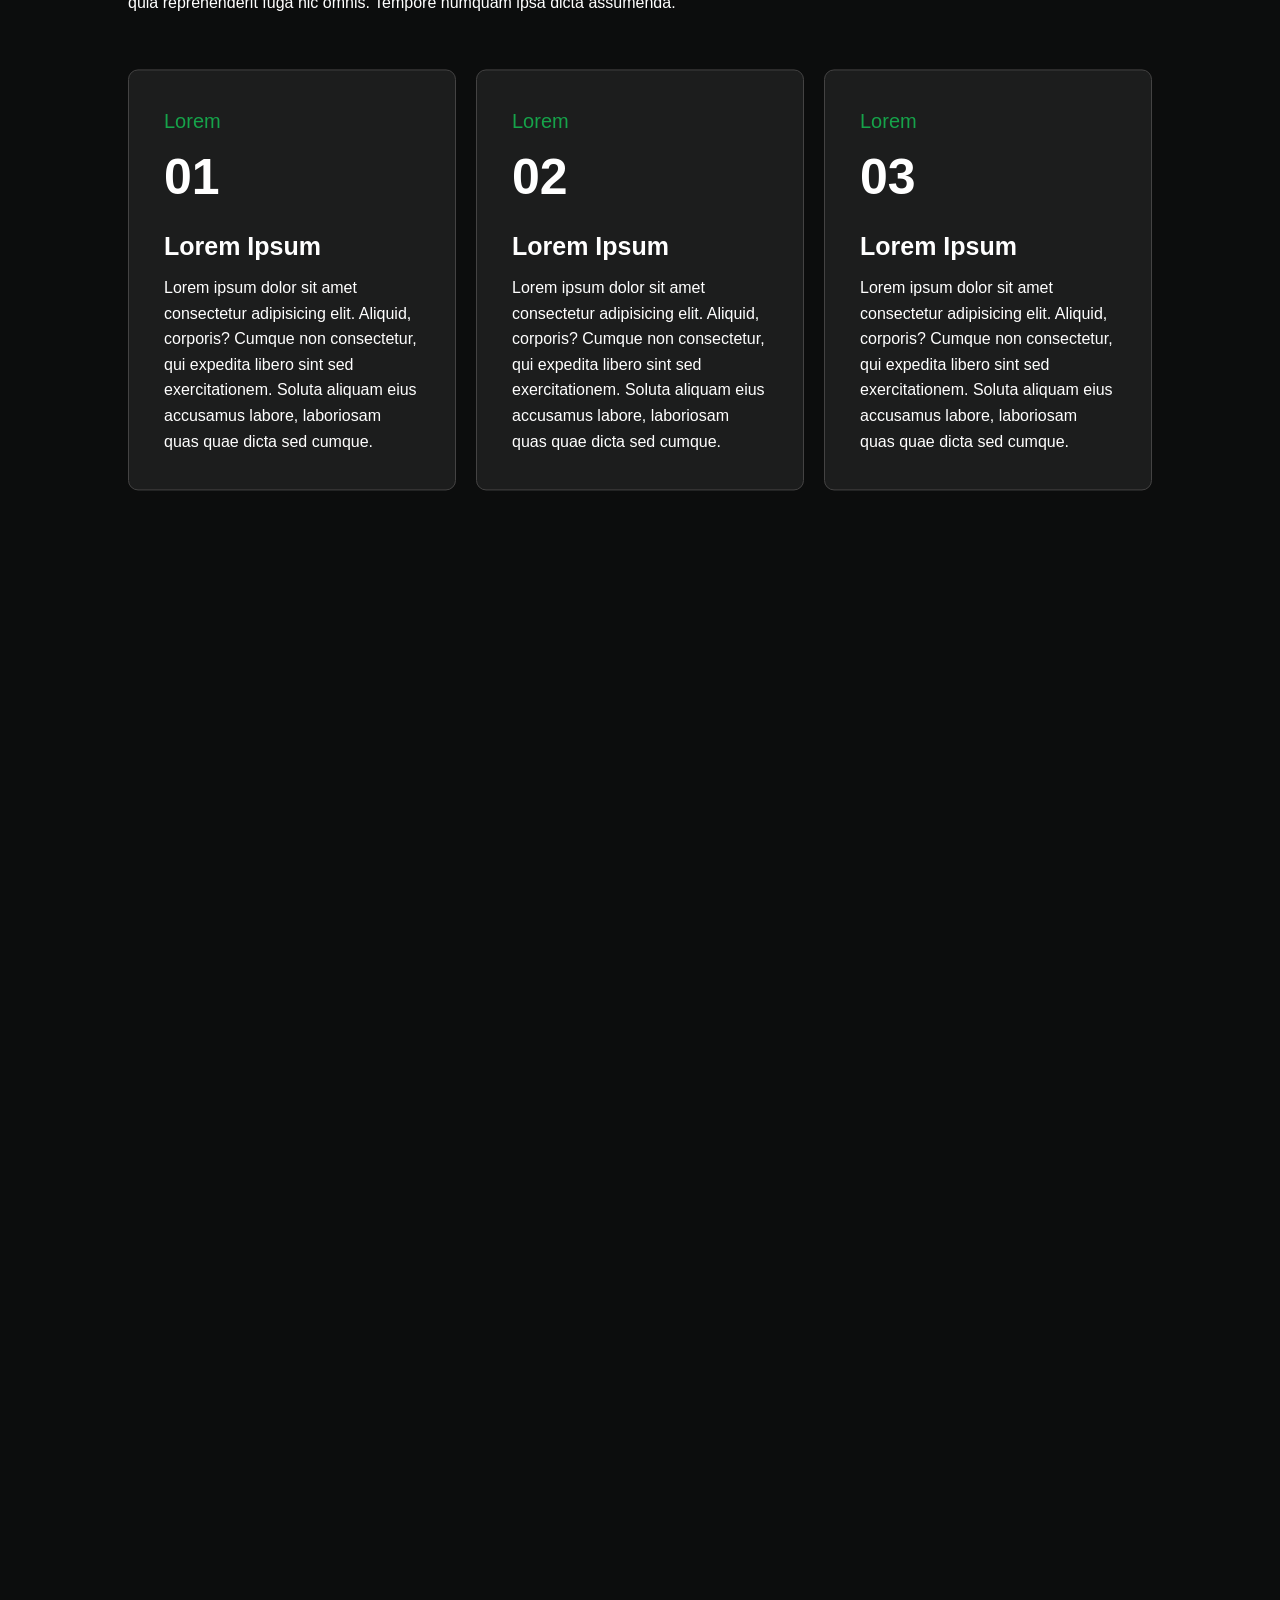
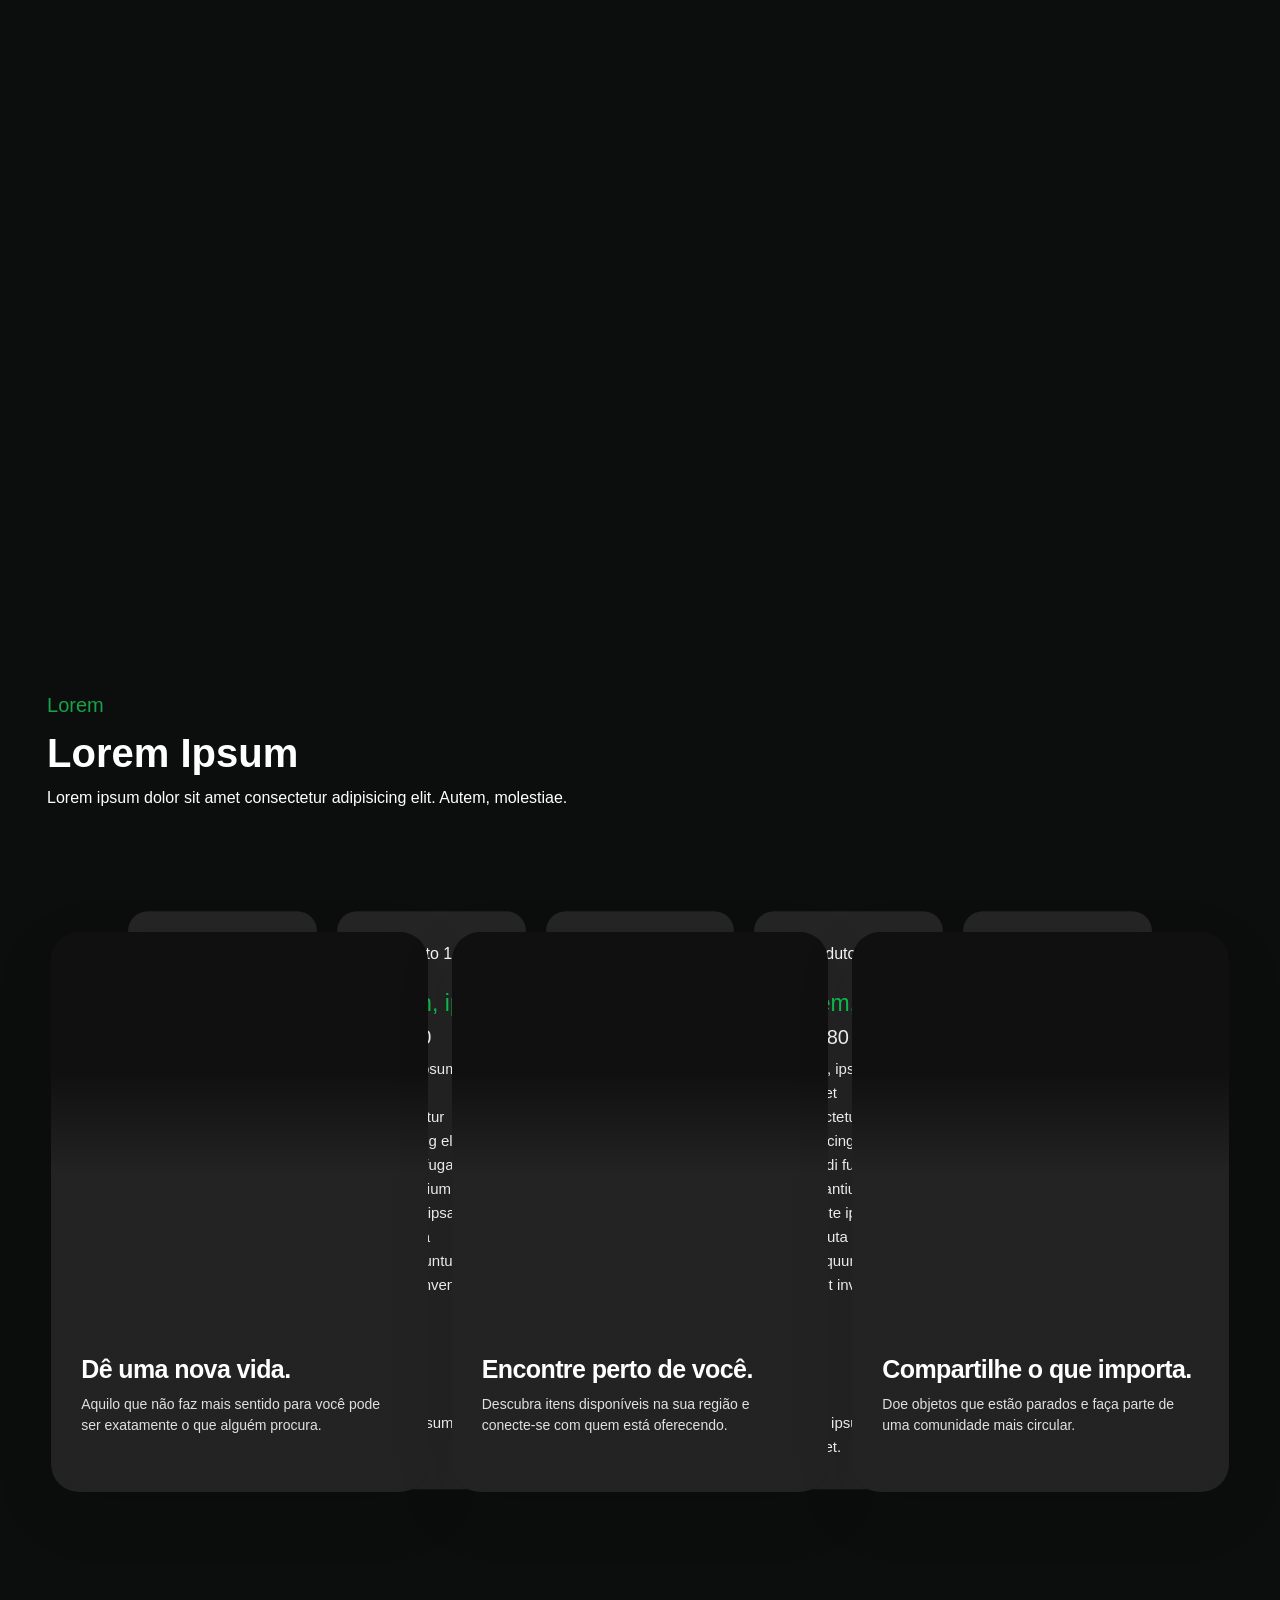
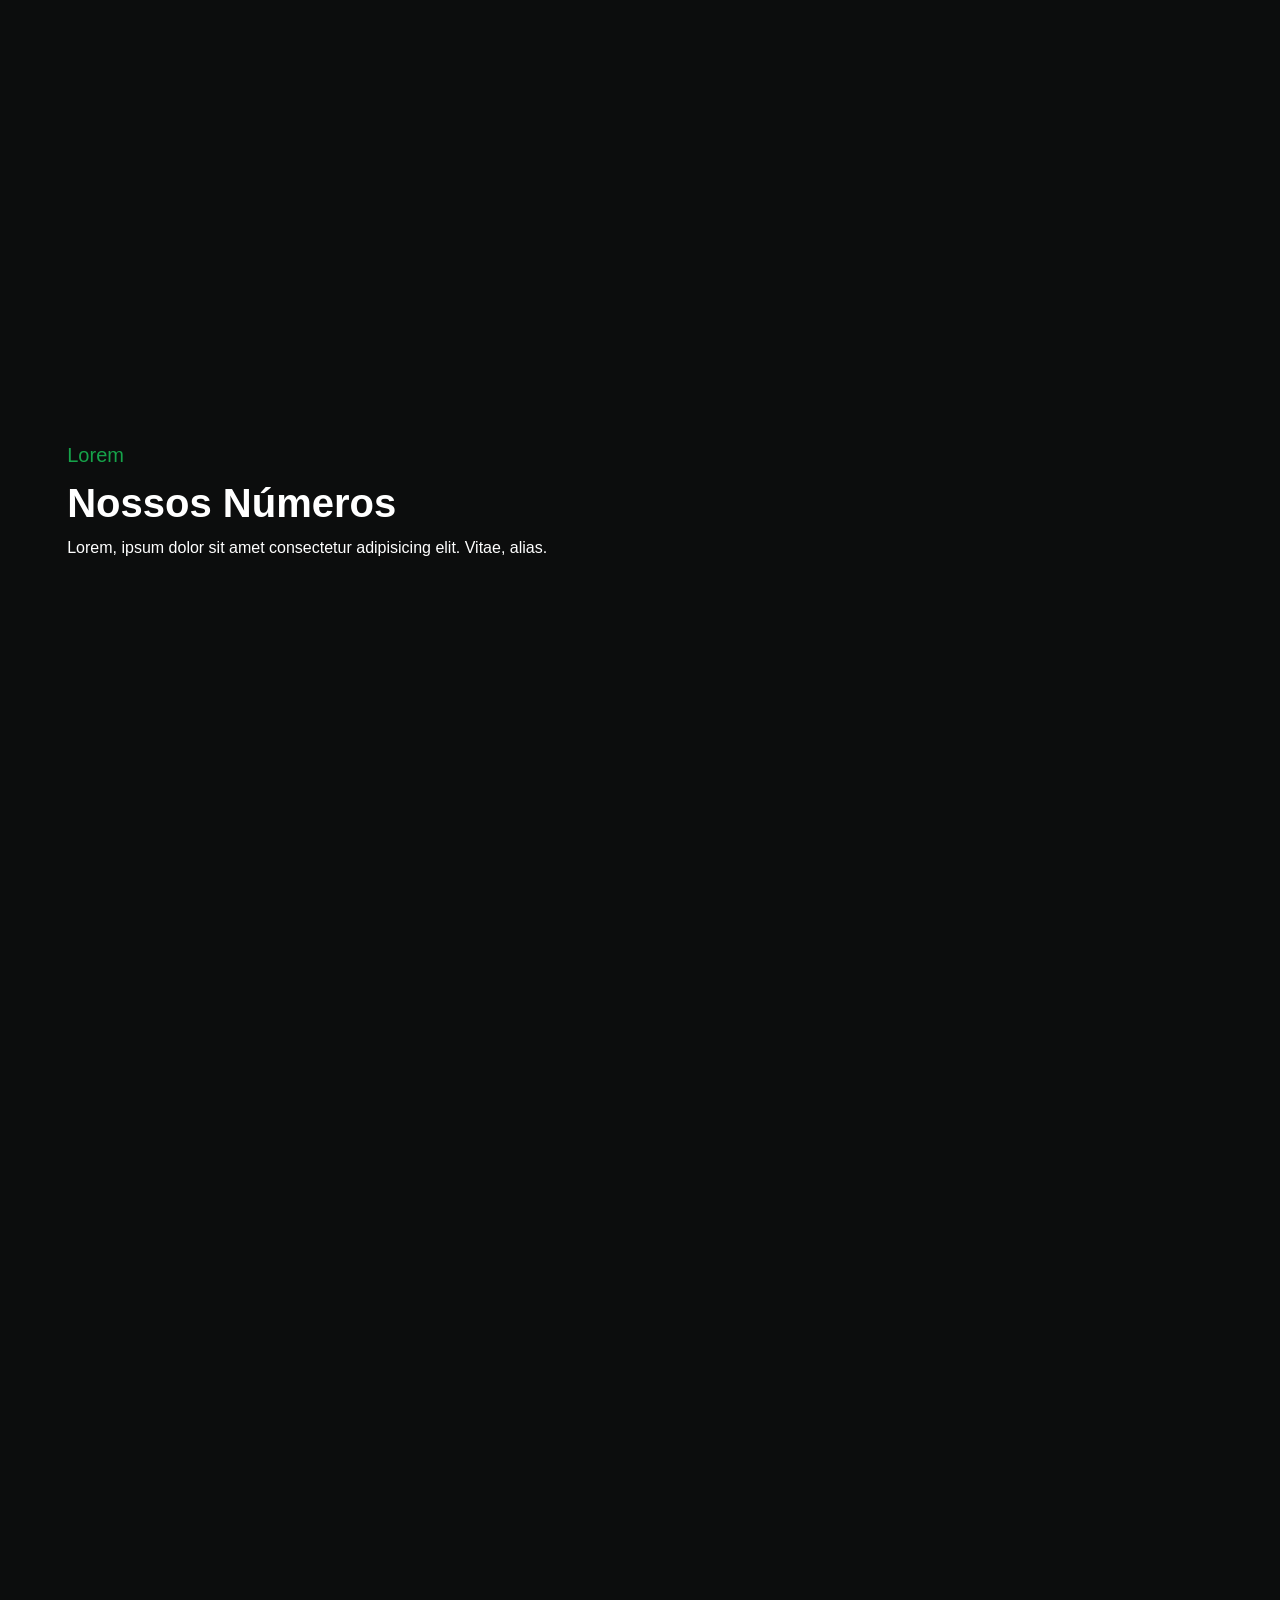
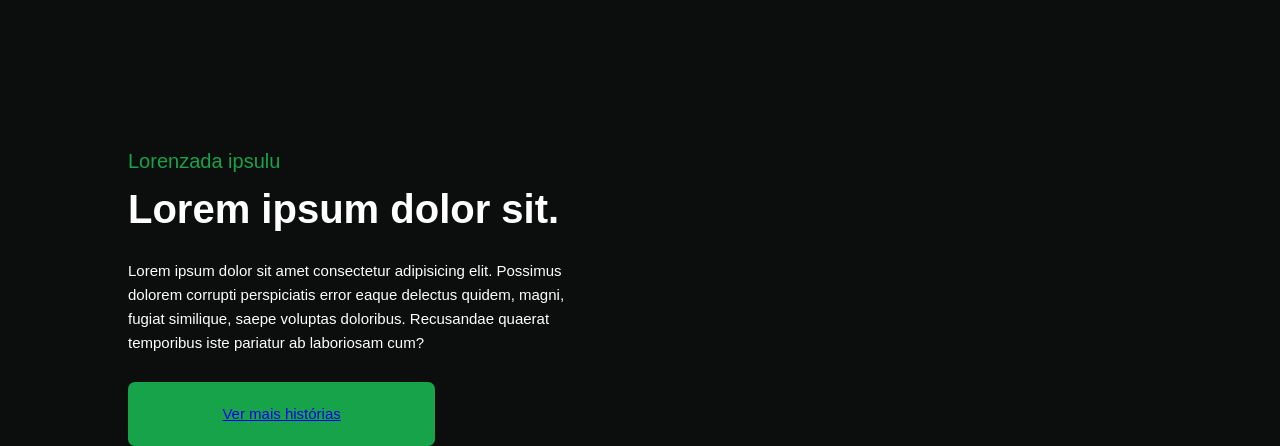
==== commit 613e7e0d: "upadte" ====
--- a/index.html
+++ b/index.html
@@ -16,20 +16,20 @@
  
    <!-- CABEÇALHO -->
     <header id="navbar">
-        <img src="imagem/logo.png" alt="Logo" class="logo">
+        <img src="img/Logo KINDLY.png" alt="Logo" class="logo">
 
         <ul id="nav-list">
 
             <li class="nav-item">
-                <a href="#" class="nav-link">Início</a>
+                <a href="index.html" class="nav-link">Início</a>
             </li>
 
             <li class="nav-item">
-                <a href="#" class="nav-link">Projetos</a>
+                <a href="produto.html" class="nav-link">Produtos</a>
             </li>
 
             <li class="nav-item">
-                <a href="#" class="nav-link active">Contatos</a>
+                <a href="contato.html" class="nav-link active">Contatos</a>
             </li>
 
             <li class="nav-item">
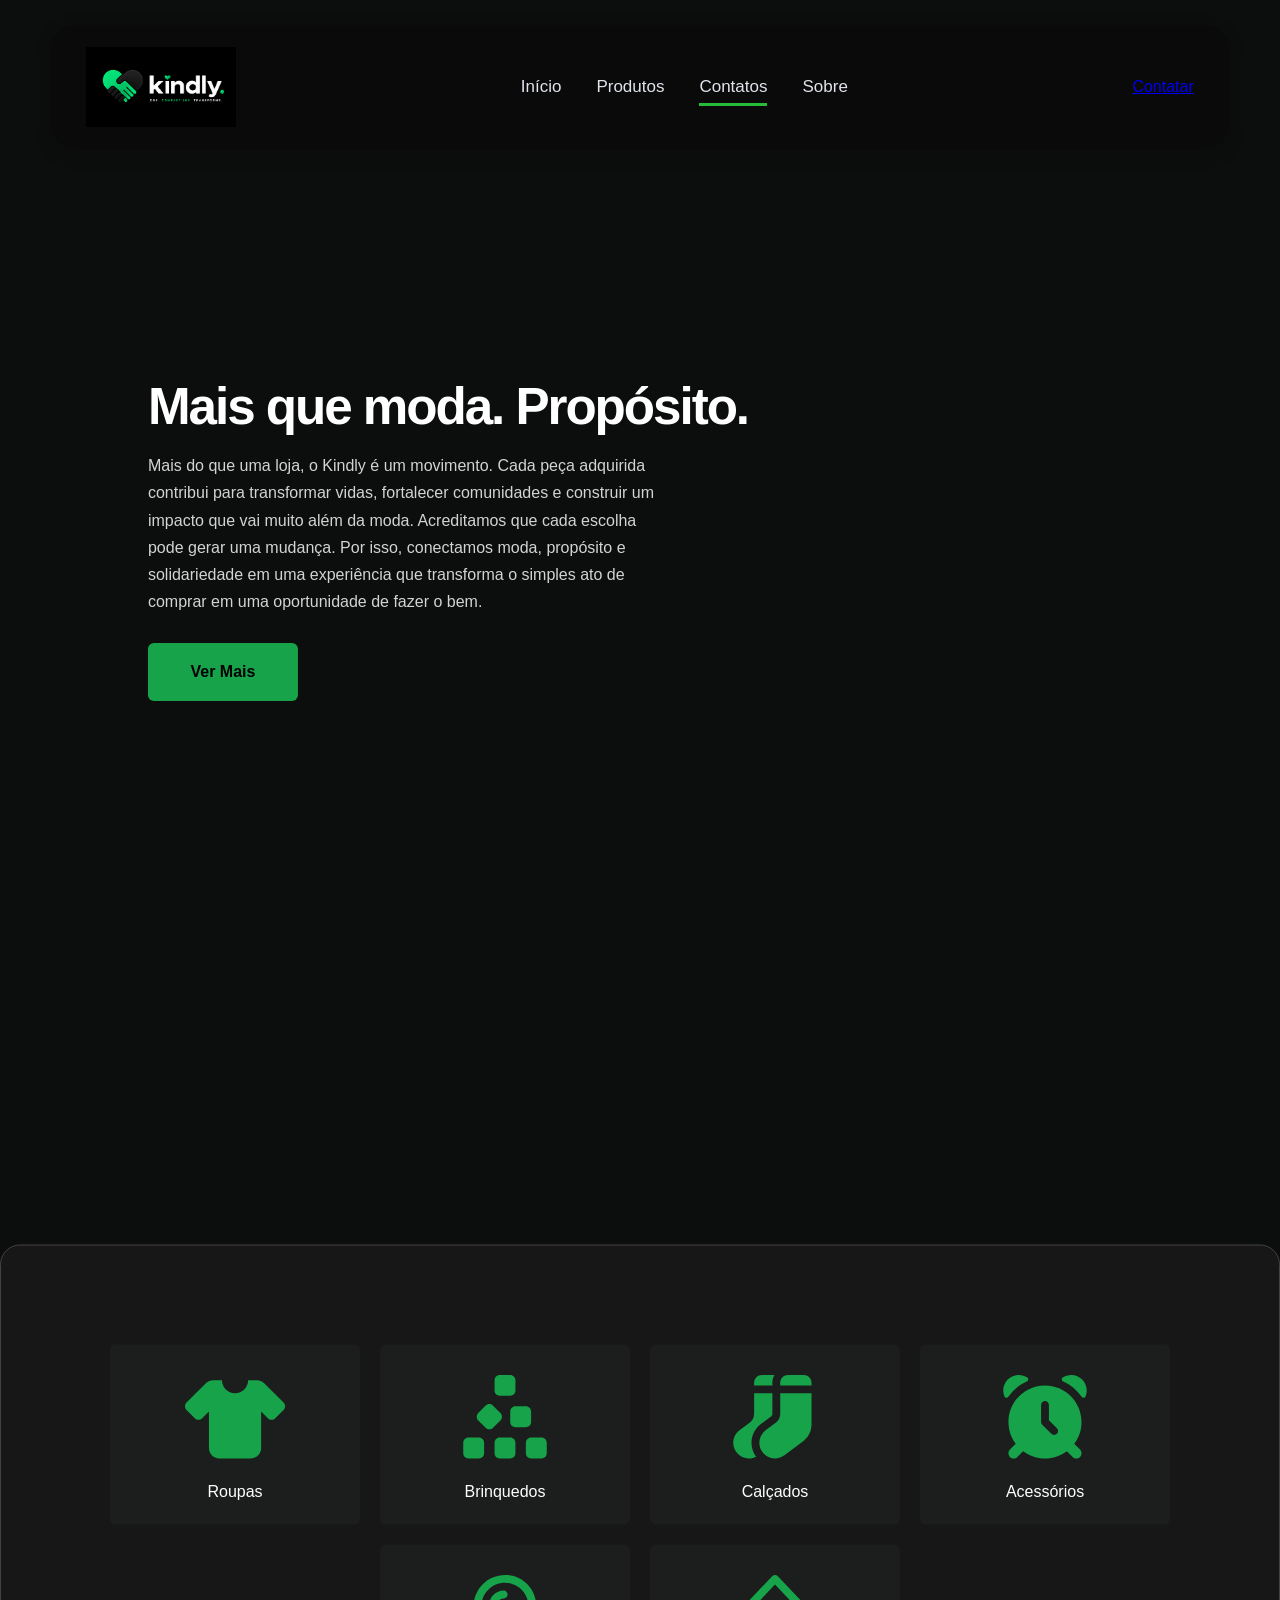
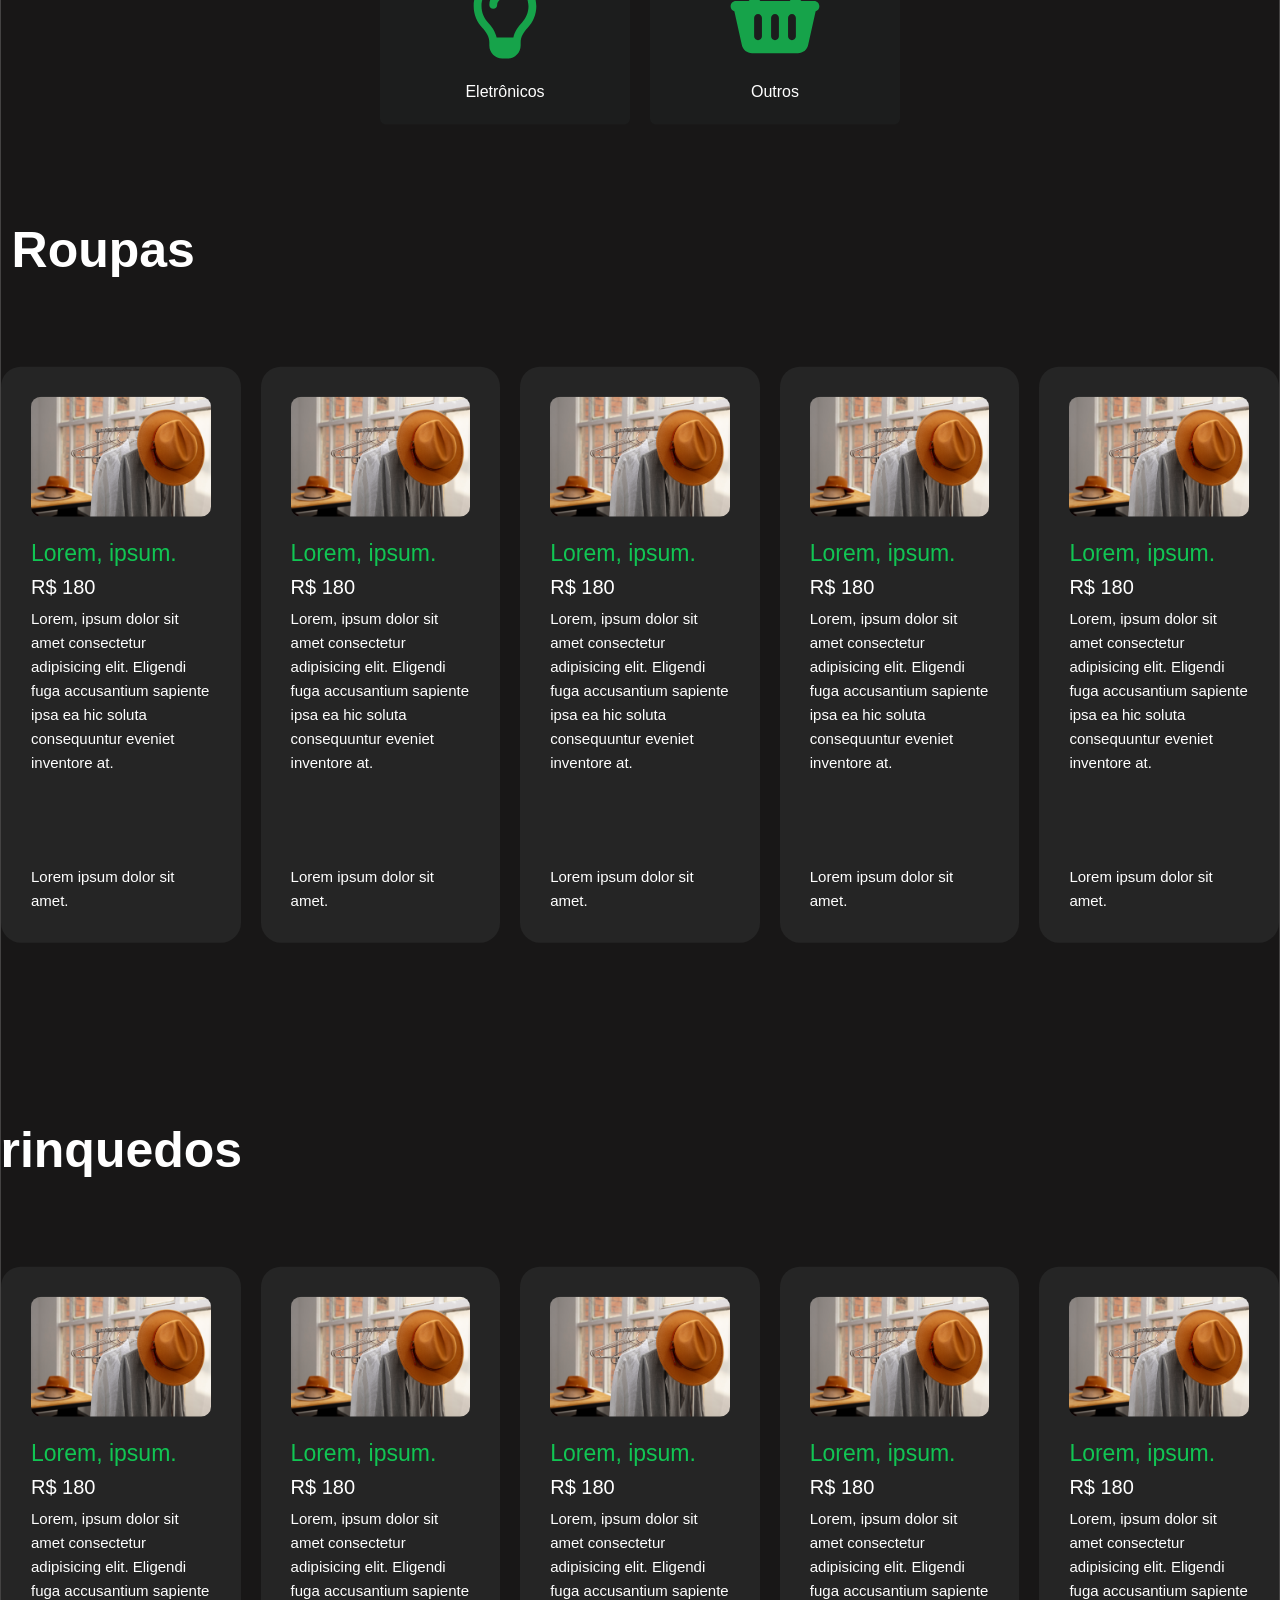
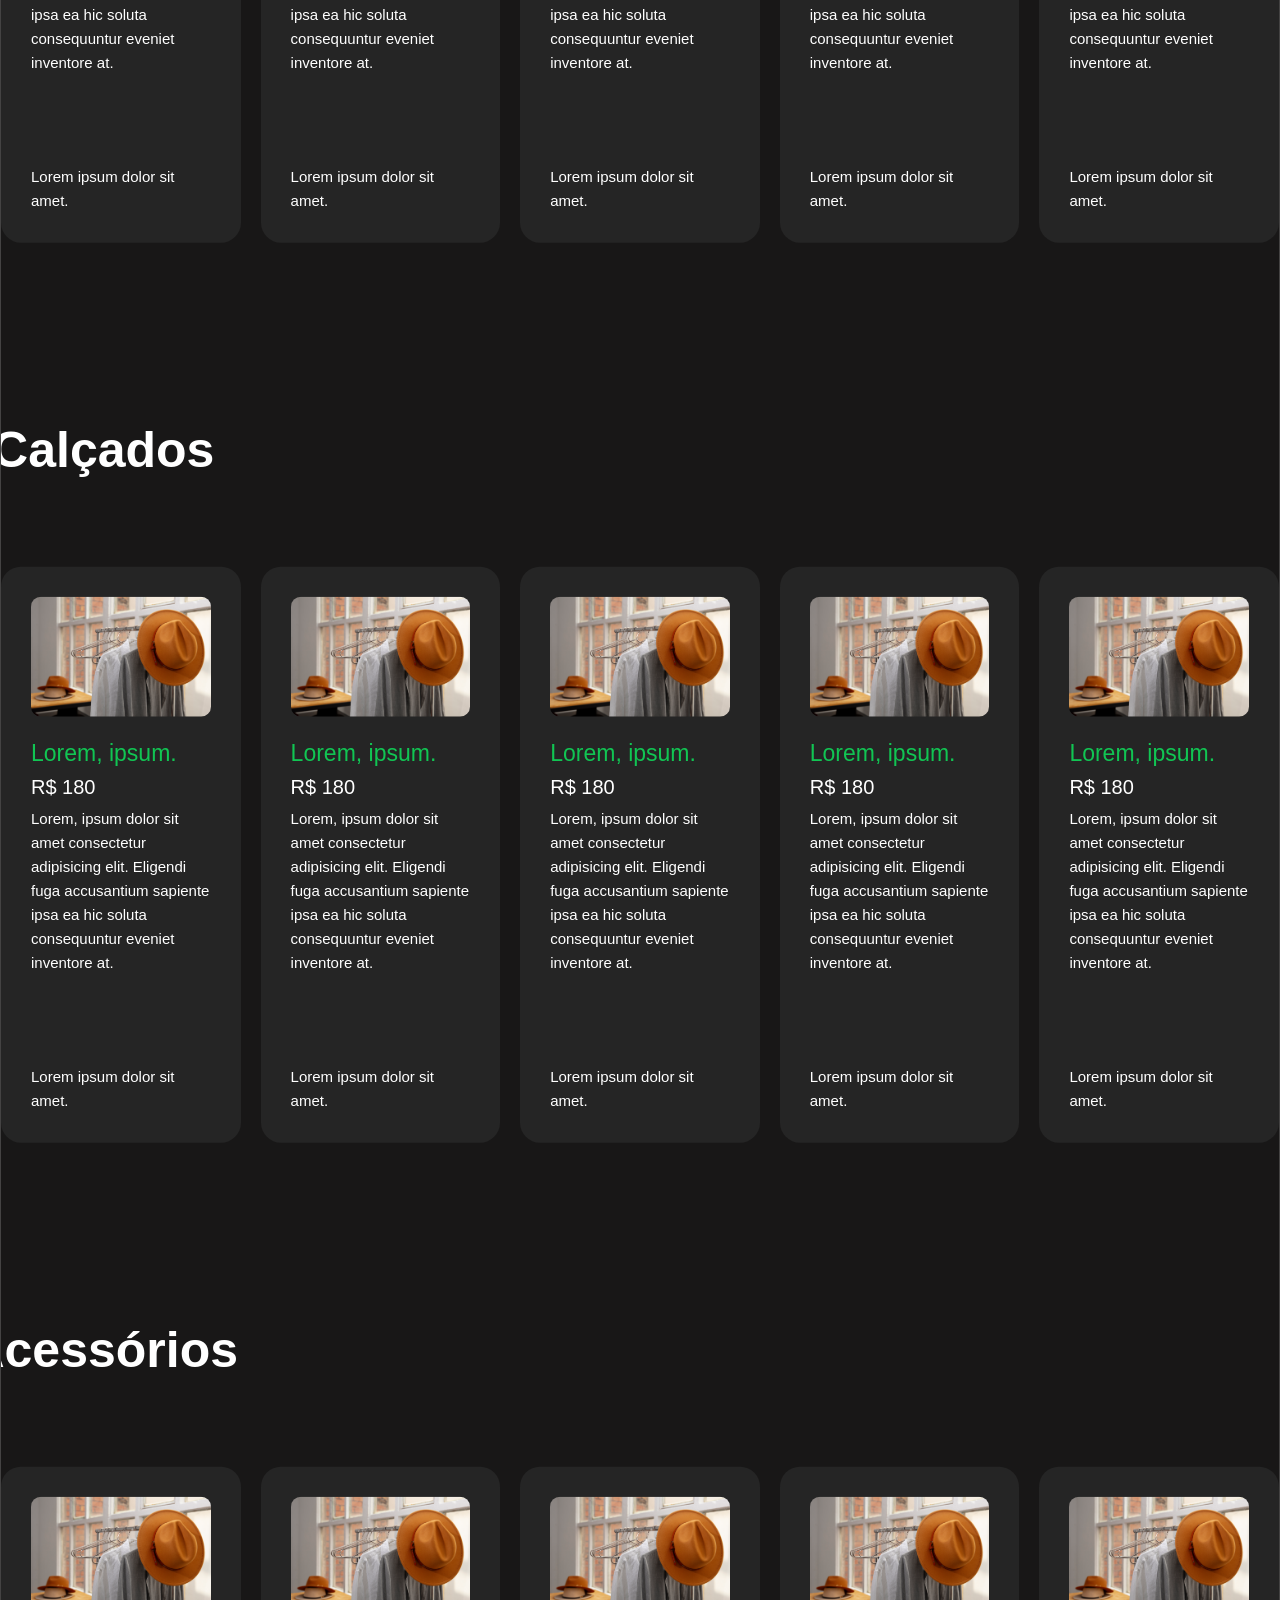
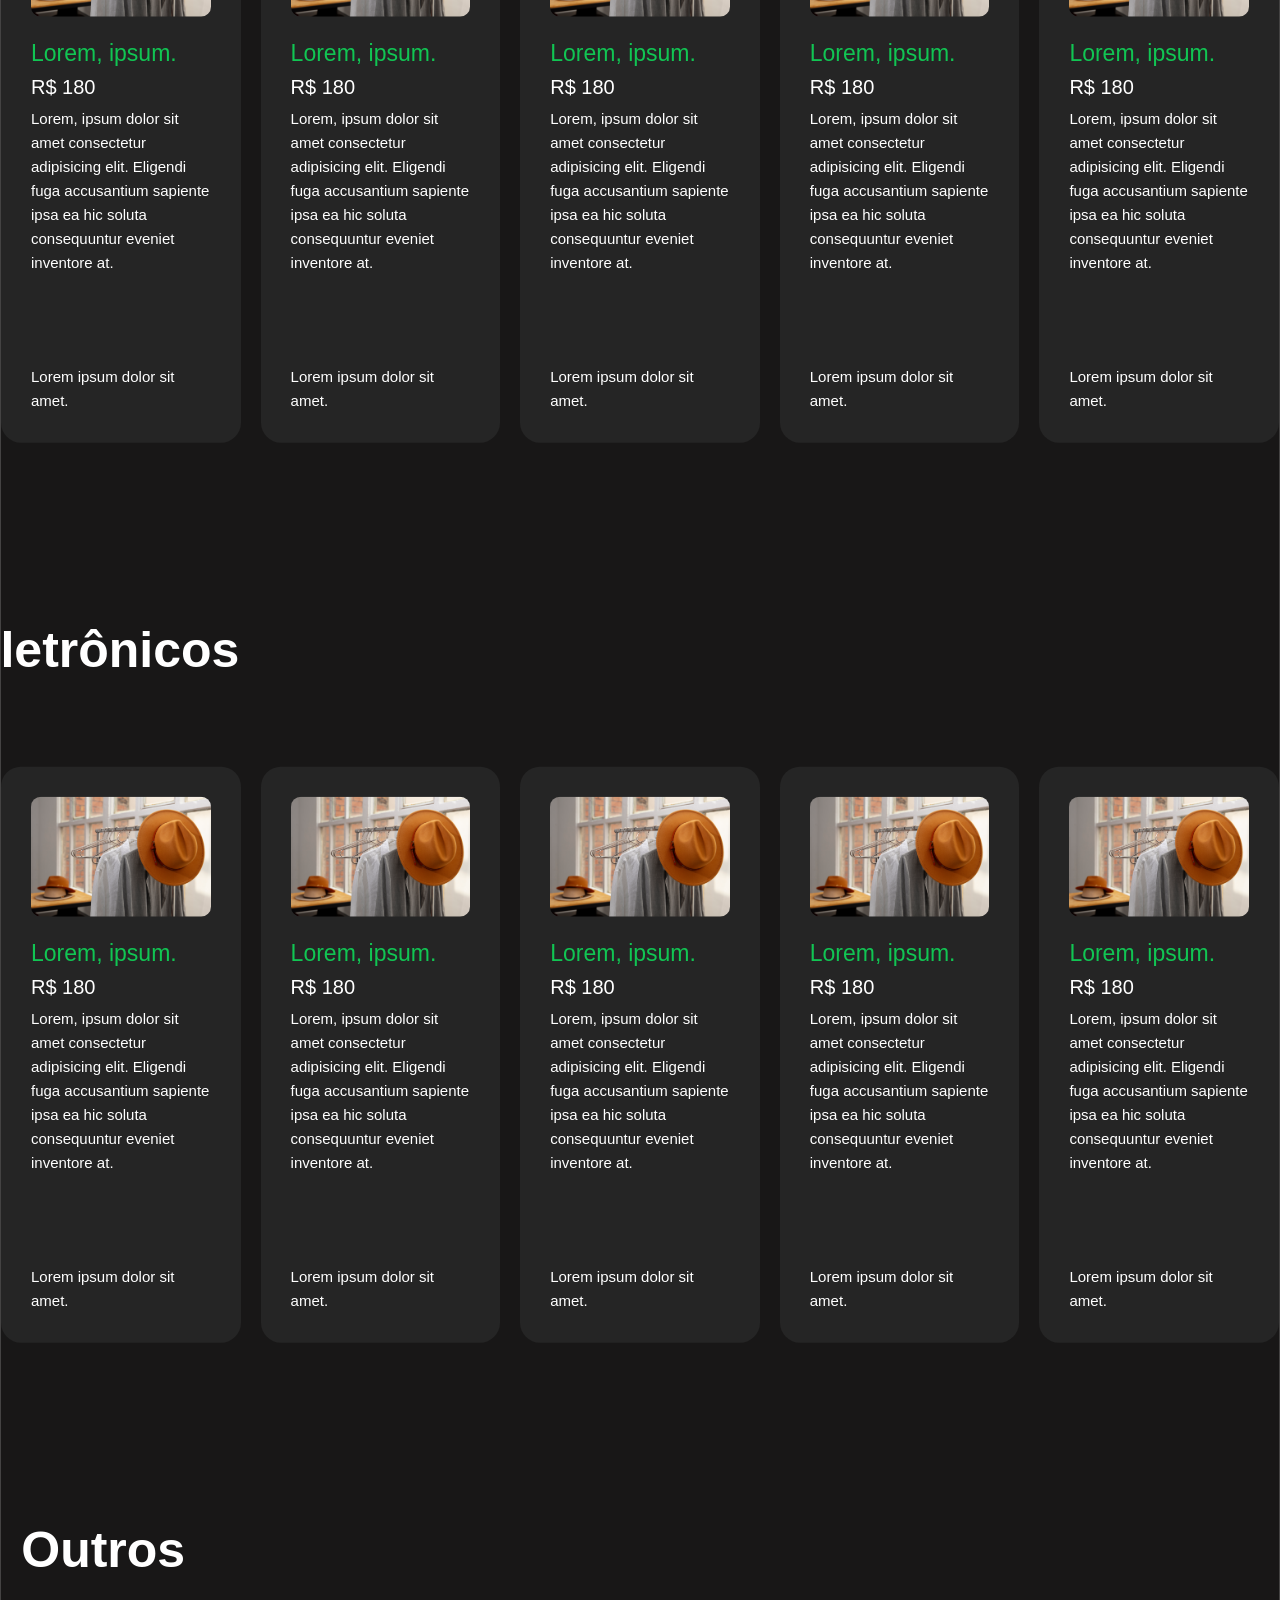
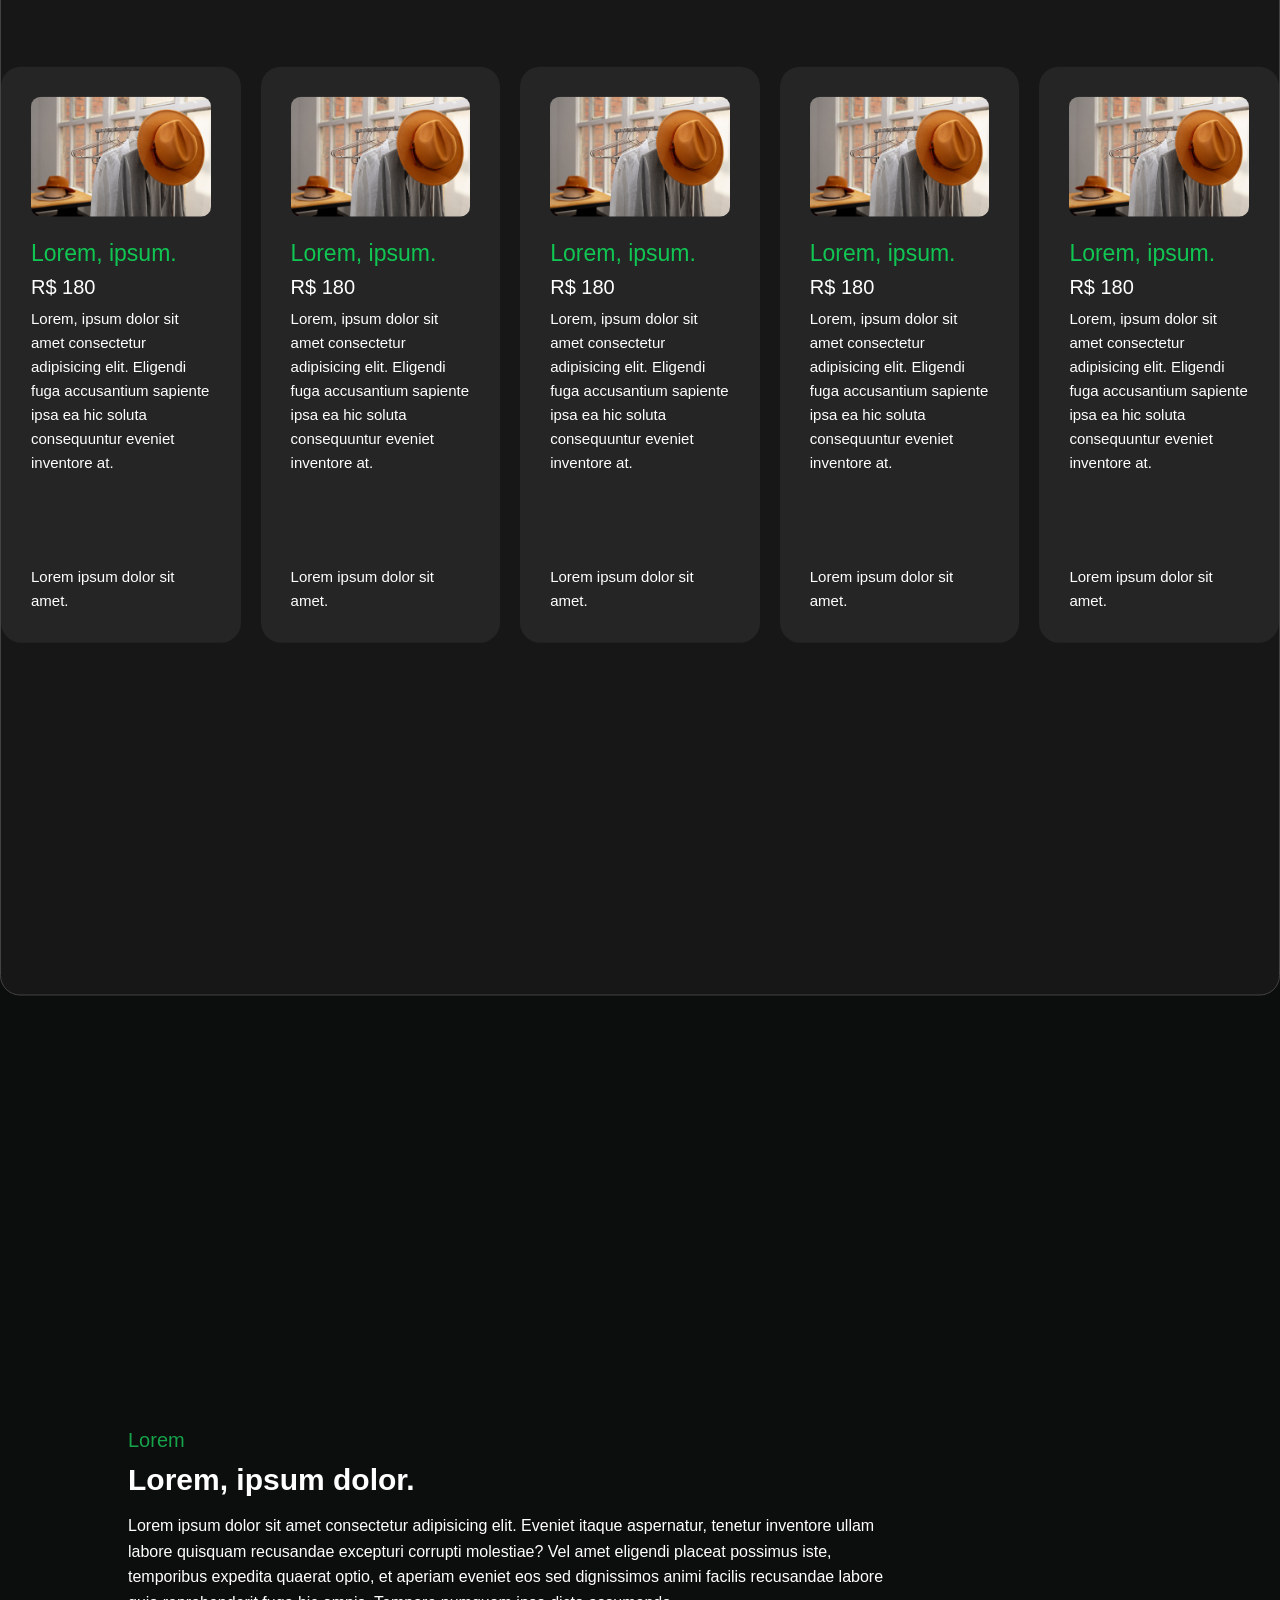
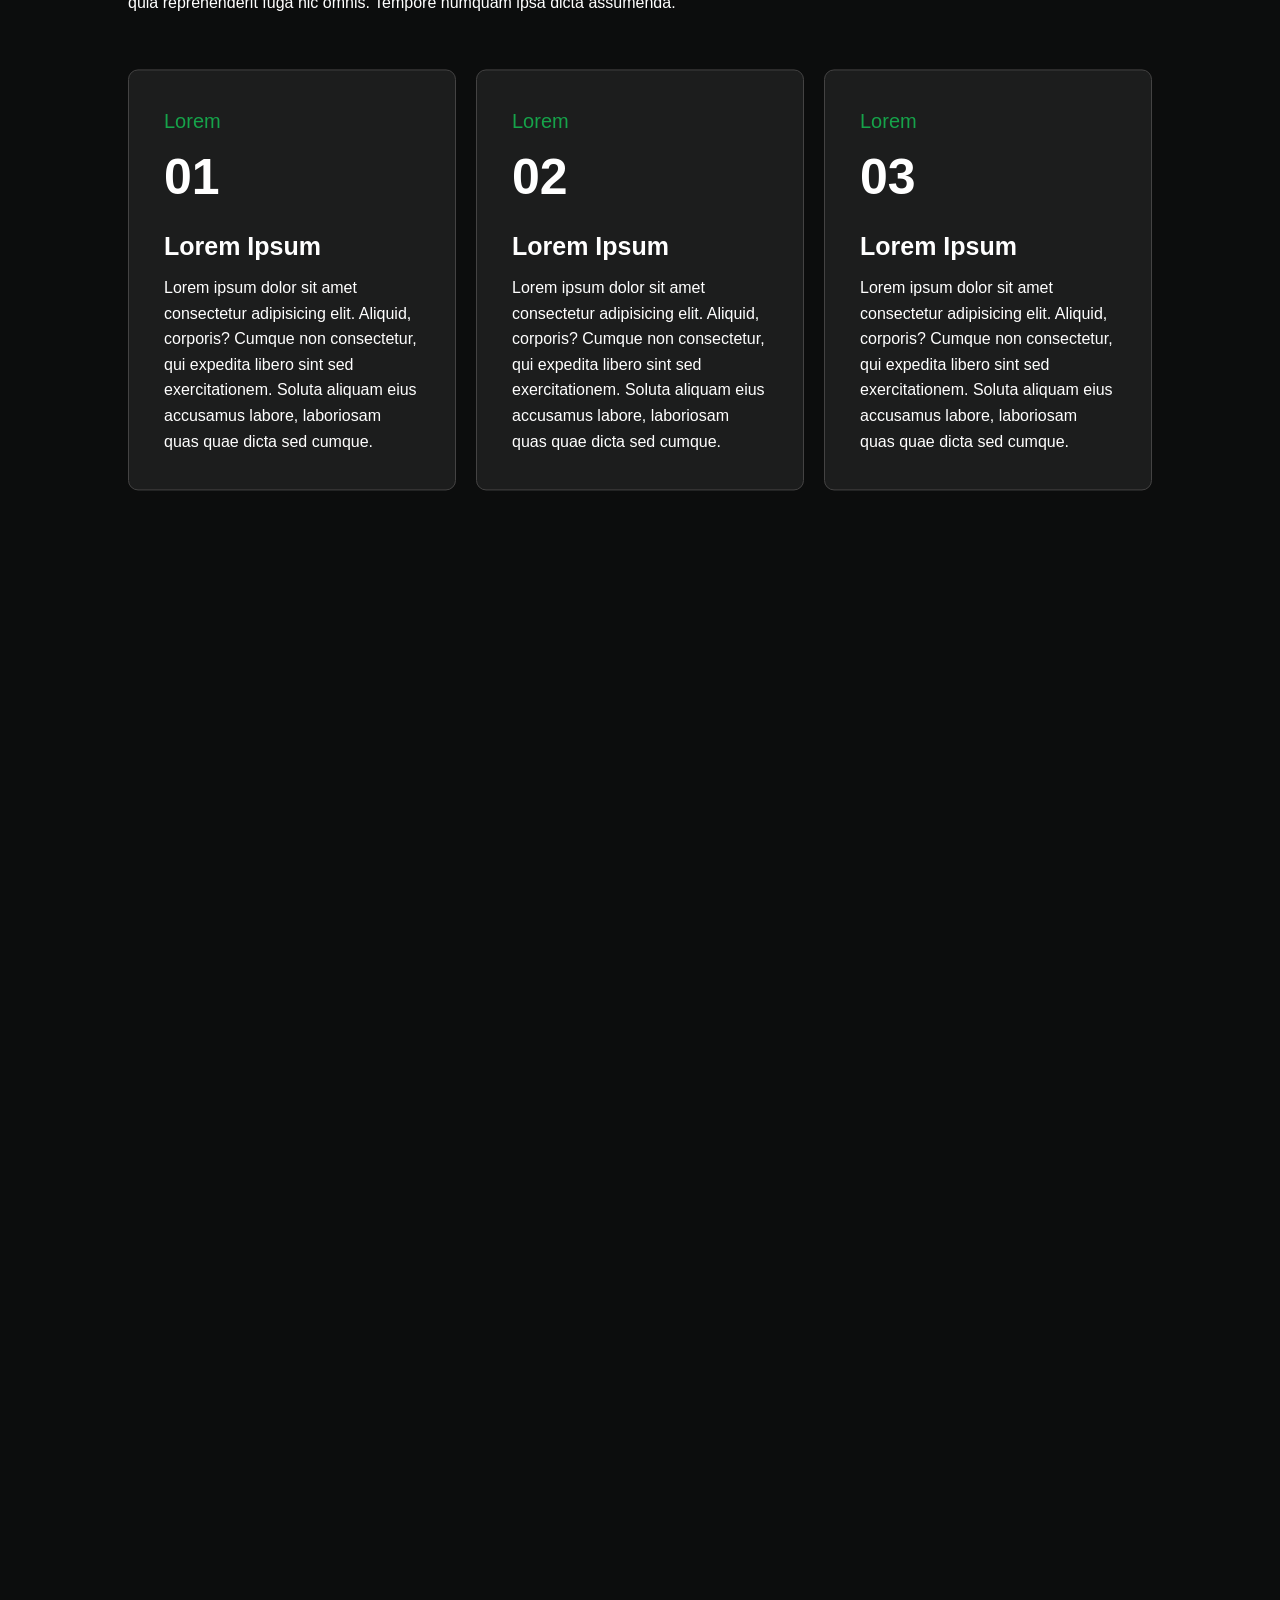
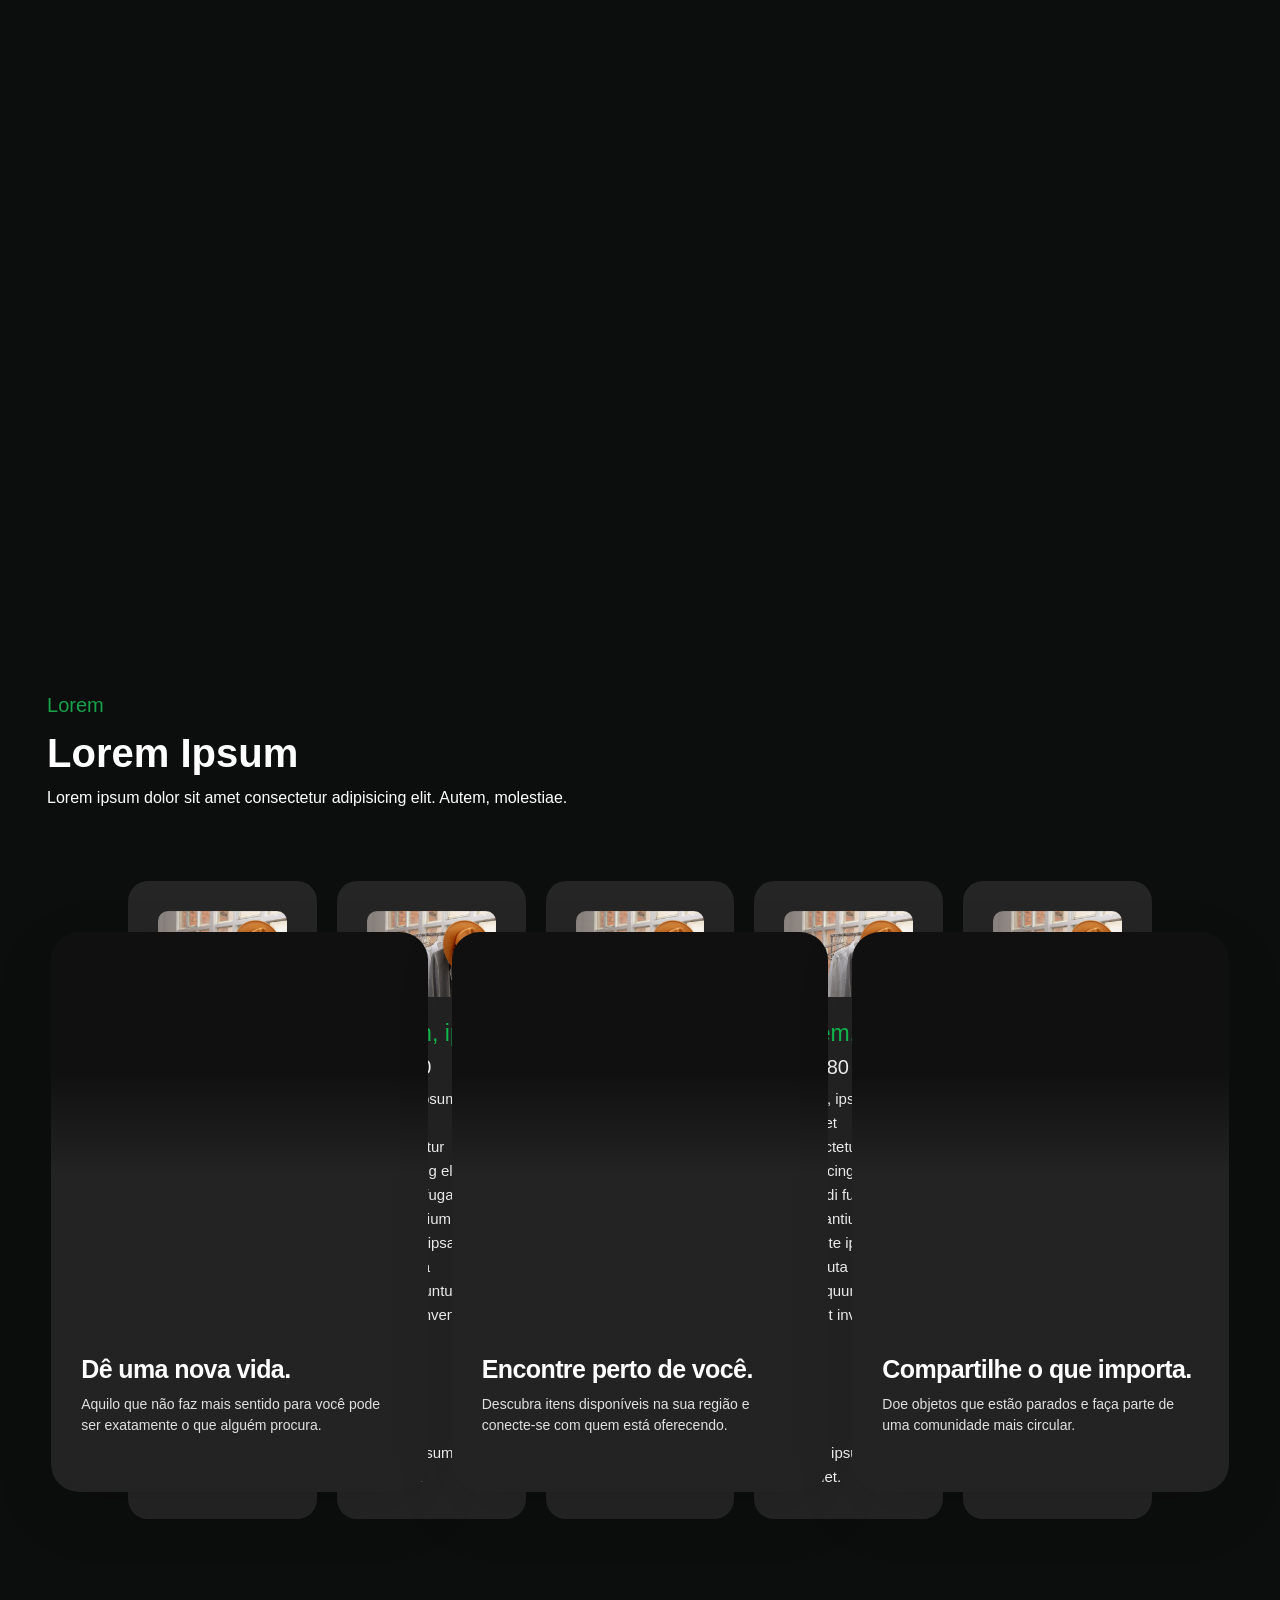
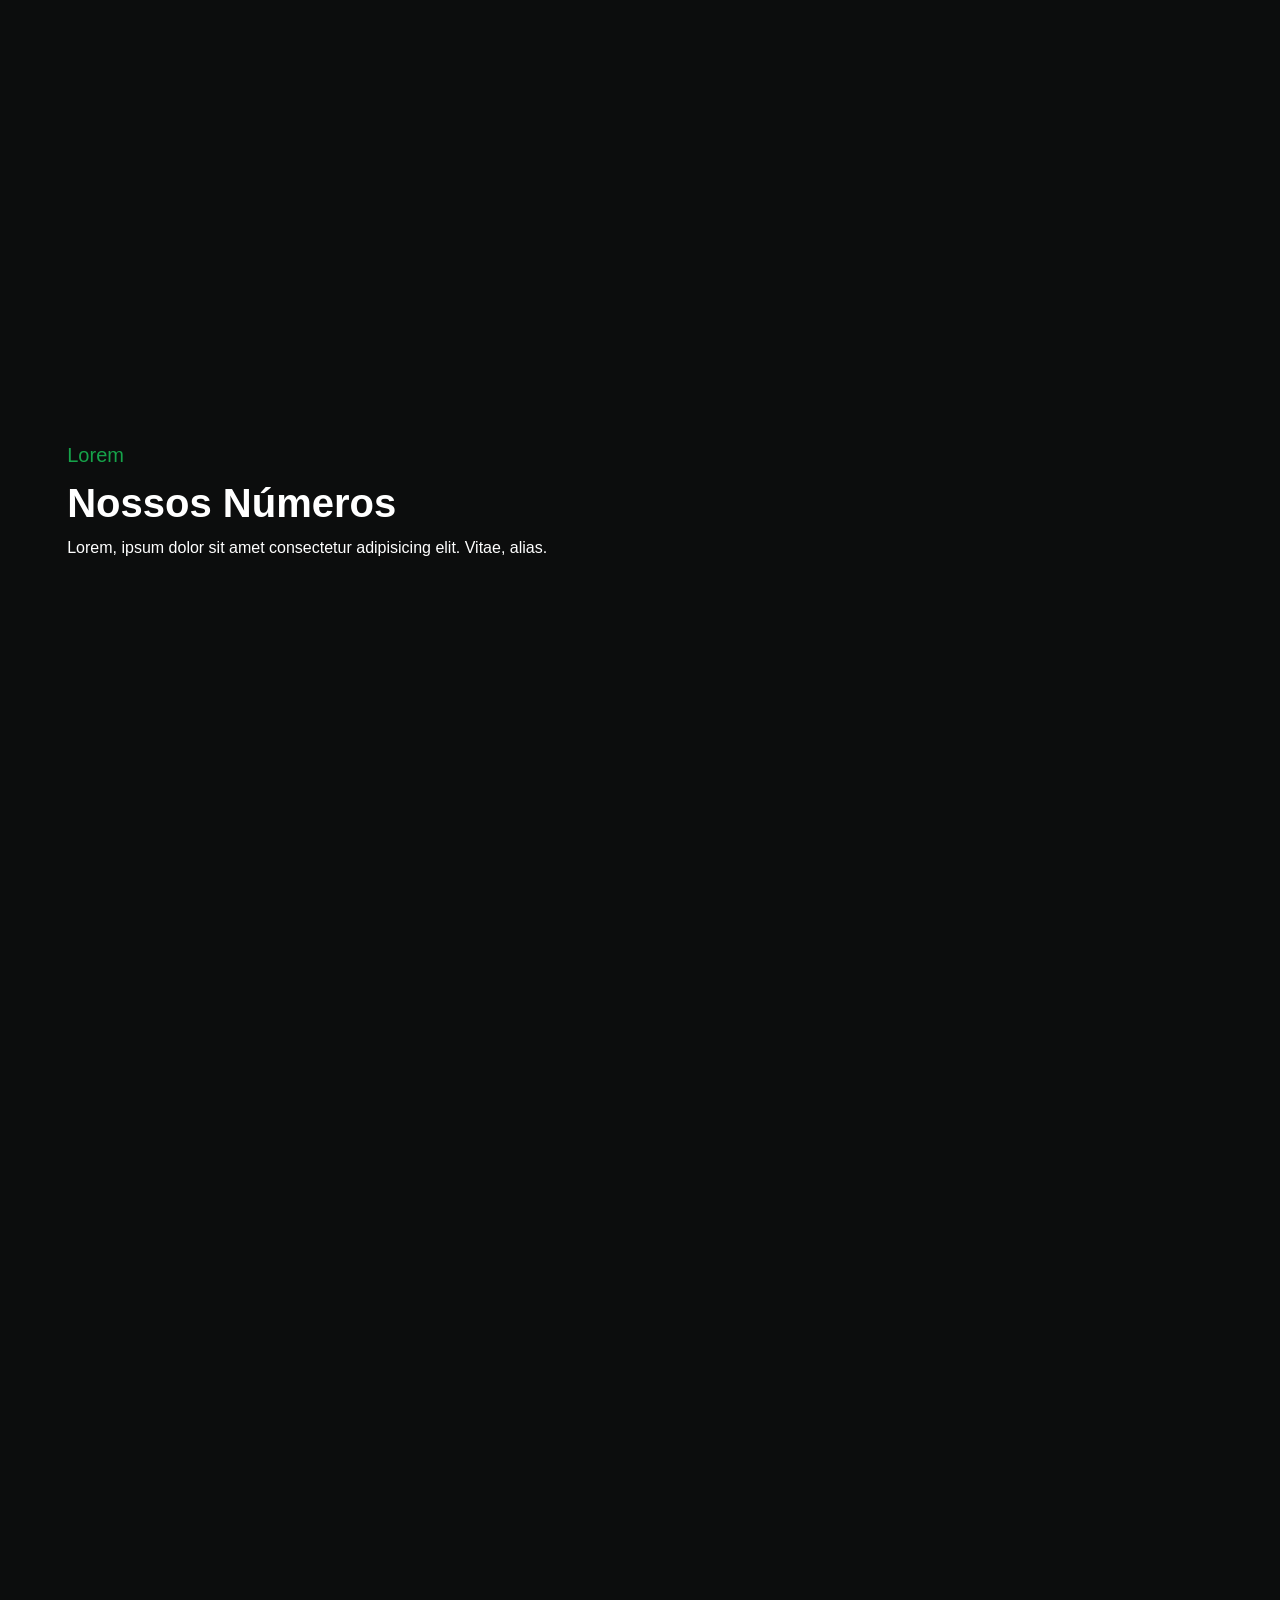
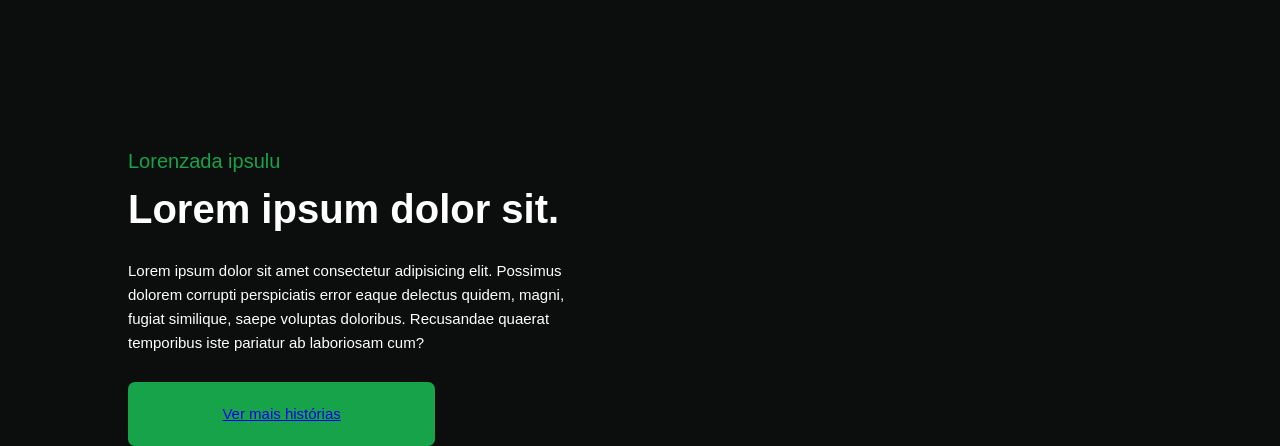
==== commit 7865662f: "update" ====
--- a/index.html
+++ b/index.html
@@ -117,48 +117,48 @@
                 <div class="anuncios">
                     <h1 class="text">Roupas</h1>
                     <div class="anuncio">
-                        <img src="ads/row-fashionable-polo-tshirts-man-wooden-hanger-rack-clothing-boutique-retail-shop.jpg"
-                            alt="Produto 1" class="ad">
-                        <h1 for="#">Lorem, ipsum.</h1>
-                        <label for="#" class="lbl">R$ 180</label>
-                        <p>Lorem, ipsum dolor sit amet consectetur adipisicing elit. Eligendi fuga accusantium sapiente
-                            ipsa ea hic soluta consequuntur eveniet inventore at.</p>
-                        <p class="label">Lorem ipsum dolor sit amet.</p>
- 
-                    </div>
- 
-                    <div class="anuncio">
-                        <img src="ads/row-fashionable-polo-tshirts-man-wooden-hanger-rack-clothing-boutique-retail-shop.jpg"
-                            alt="Produto 1" class="ad">
-                        <h1 for="#">Lorem, ipsum.</h1>
-                        <label for="#" class="lbl">R$ 180</label>
-                        <p>Lorem, ipsum dolor sit amet consectetur adipisicing elit. Eligendi fuga accusantium sapiente
-                            ipsa ea hic soluta consequuntur eveniet inventore at.</p>
-                        <p class="label">Lorem ipsum dolor sit amet.</p>
-                    </div>
- 
-                    <div class="anuncio">
-                        <img src="ads/row-fashionable-polo-tshirts-man-wooden-hanger-rack-clothing-boutique-retail-shop.jpg"
-                            alt="Produto 1" class="ad">
-                        <h1 for="#">Lorem, ipsum.</h1>
-                        <label for="#" class="lbl">R$ 180</label>
-                        <p>Lorem, ipsum dolor sit amet consectetur adipisicing elit. Eligendi fuga accusantium sapiente
-                            ipsa ea hic soluta consequuntur eveniet inventore at.</p>
-                        <p class="label">Lorem ipsum dolor sit amet.</p>
-                    </div>
- 
-                    <div class="anuncio">
-                        <img src="ads/row-fashionable-polo-tshirts-man-wooden-hanger-rack-clothing-boutique-retail-shop.jpg"
-                            alt="Produto 1" class="ad">
-                        <h1 for="#">Lorem, ipsum.</h1>
-                        <label for="#" class="lbl">R$ 180</label>
-                        <p>Lorem, ipsum dolor sit amet consectetur adipisicing elit. Eligendi fuga accusantium sapiente
-                            ipsa ea hic soluta consequuntur eveniet inventore at.</p>
-                        <p class="label">Lorem ipsum dolor sit amet.</p>
-                    </div>
- 
-                    <div class="anuncio">
-                        <img src="ads/row-fashionable-polo-tshirts-man-wooden-hanger-rack-clothing-boutique-retail-shop.jpg"
+                        <img src="img/view-stylish-fedora-hat (1).jpg"
+                            alt="Produto 1" class="ad">
+                        <h1 for="#">Lorem, ipsum.</h1>
+                        <label for="#" class="lbl">R$ 180</label>
+                        <p>Lorem, ipsum dolor sit amet consectetur adipisicing elit. Eligendi fuga accusantium sapiente
+                            ipsa ea hic soluta consequuntur eveniet inventore at.</p>
+                        <p class="label">Lorem ipsum dolor sit amet.</p>
+ 
+                    </div>
+ 
+                    <div class="anuncio">
+                        <img src="img/view-stylish-fedora-hat (1).jpg"
+                            alt="Produto 1" class="ad">
+                        <h1 for="#">Lorem, ipsum.</h1>
+                        <label for="#" class="lbl">R$ 180</label>
+                        <p>Lorem, ipsum dolor sit amet consectetur adipisicing elit. Eligendi fuga accusantium sapiente
+                            ipsa ea hic soluta consequuntur eveniet inventore at.</p>
+                        <p class="label">Lorem ipsum dolor sit amet.</p>
+                    </div>
+ 
+                    <div class="anuncio">
+                        <img src="img/view-stylish-fedora-hat (1).jpg"
+                            alt="Produto 1" class="ad">
+                        <h1 for="#">Lorem, ipsum.</h1>
+                        <label for="#" class="lbl">R$ 180</label>
+                        <p>Lorem, ipsum dolor sit amet consectetur adipisicing elit. Eligendi fuga accusantium sapiente
+                            ipsa ea hic soluta consequuntur eveniet inventore at.</p>
+                        <p class="label">Lorem ipsum dolor sit amet.</p>
+                    </div>
+ 
+                    <div class="anuncio">
+                        <img src="img/view-stylish-fedora-hat (1).jpg"
+                            alt="Produto 1" class="ad">
+                        <h1 for="#">Lorem, ipsum.</h1>
+                        <label for="#" class="lbl">R$ 180</label>
+                        <p>Lorem, ipsum dolor sit amet consectetur adipisicing elit. Eligendi fuga accusantium sapiente
+                            ipsa ea hic soluta consequuntur eveniet inventore at.</p>
+                        <p class="label">Lorem ipsum dolor sit amet.</p>
+                    </div>
+ 
+                    <div class="anuncio">
+                        <img src="img/view-stylish-fedora-hat (1).jpg"
                             alt="Produto 1" class="ad">
                         <h1 for="#">Lorem, ipsum.</h1>
                         <label for="#" class="lbl">R$ 180</label>
@@ -172,48 +172,48 @@
                 <div class="anuncios1">
                     <h1 class="text">Brinquedos</h1>
                     <div class="anuncio">
-                        <img src="ads/row-fashionable-polo-tshirts-man-wooden-hanger-rack-clothing-boutique-retail-shop.jpg"
-                            alt="Produto 1" class="ad">
-                        <h1 for="#">Lorem, ipsum.</h1>
-                        <label for="#" class="lbl">R$ 180</label>
-                        <p>Lorem, ipsum dolor sit amet consectetur adipisicing elit. Eligendi fuga accusantium sapiente
-                            ipsa ea hic soluta consequuntur eveniet inventore at.</p>
-                        <p class="label">Lorem ipsum dolor sit amet.</p>
- 
-                    </div>
- 
-                    <div class="anuncio">
-                        <img src="ads/row-fashionable-polo-tshirts-man-wooden-hanger-rack-clothing-boutique-retail-shop.jpg"
-                            alt="Produto 1" class="ad">
-                        <h1 for="#">Lorem, ipsum.</h1>
-                        <label for="#" class="lbl">R$ 180</label>
-                        <p>Lorem, ipsum dolor sit amet consectetur adipisicing elit. Eligendi fuga accusantium sapiente
-                            ipsa ea hic soluta consequuntur eveniet inventore at.</p>
-                        <p class="label">Lorem ipsum dolor sit amet.</p>
-                    </div>
- 
-                    <div class="anuncio">
-                        <img src="ads/row-fashionable-polo-tshirts-man-wooden-hanger-rack-clothing-boutique-retail-shop.jpg"
-                            alt="Produto 1" class="ad">
-                        <h1 for="#">Lorem, ipsum.</h1>
-                        <label for="#" class="lbl">R$ 180</label>
-                        <p>Lorem, ipsum dolor sit amet consectetur adipisicing elit. Eligendi fuga accusantium sapiente
-                            ipsa ea hic soluta consequuntur eveniet inventore at.</p>
-                        <p class="label">Lorem ipsum dolor sit amet.</p>
-                    </div>
- 
-                    <div class="anuncio">
-                        <img src="ads/row-fashionable-polo-tshirts-man-wooden-hanger-rack-clothing-boutique-retail-shop.jpg"
-                            alt="Produto 1" class="ad">
-                        <h1 for="#">Lorem, ipsum.</h1>
-                        <label for="#" class="lbl">R$ 180</label>
-                        <p>Lorem, ipsum dolor sit amet consectetur adipisicing elit. Eligendi fuga accusantium sapiente
-                            ipsa ea hic soluta consequuntur eveniet inventore at.</p>
-                        <p class="label">Lorem ipsum dolor sit amet.</p>
-                    </div>
- 
-                    <div class="anuncio">
-                        <img src="ads/row-fashionable-polo-tshirts-man-wooden-hanger-rack-clothing-boutique-retail-shop.jpg"
+                        <img src="img/view-stylish-fedora-hat (1).jpg"
+                            alt="Produto 1" class="ad">
+                        <h1 for="#">Lorem, ipsum.</h1>
+                        <label for="#" class="lbl">R$ 180</label>
+                        <p>Lorem, ipsum dolor sit amet consectetur adipisicing elit. Eligendi fuga accusantium sapiente
+                            ipsa ea hic soluta consequuntur eveniet inventore at.</p>
+                        <p class="label">Lorem ipsum dolor sit amet.</p>
+ 
+                    </div>
+ 
+                    <div class="anuncio">
+                        <img src="img/view-stylish-fedora-hat (1).jpg"
+                            alt="Produto 1" class="ad">
+                        <h1 for="#">Lorem, ipsum.</h1>
+                        <label for="#" class="lbl">R$ 180</label>
+                        <p>Lorem, ipsum dolor sit amet consectetur adipisicing elit. Eligendi fuga accusantium sapiente
+                            ipsa ea hic soluta consequuntur eveniet inventore at.</p>
+                        <p class="label">Lorem ipsum dolor sit amet.</p>
+                    </div>
+ 
+                    <div class="anuncio">
+                        <img src="img/view-stylish-fedora-hat (1).jpg"
+                            alt="Produto 1" class="ad">
+                        <h1 for="#">Lorem, ipsum.</h1>
+                        <label for="#" class="lbl">R$ 180</label>
+                        <p>Lorem, ipsum dolor sit amet consectetur adipisicing elit. Eligendi fuga accusantium sapiente
+                            ipsa ea hic soluta consequuntur eveniet inventore at.</p>
+                        <p class="label">Lorem ipsum dolor sit amet.</p>
+                    </div>
+ 
+                    <div class="anuncio">
+                        <img src="img/view-stylish-fedora-hat (1).jpg"
+                            alt="Produto 1" class="ad">
+                        <h1 for="#">Lorem, ipsum.</h1>
+                        <label for="#" class="lbl">R$ 180</label>
+                        <p>Lorem, ipsum dolor sit amet consectetur adipisicing elit. Eligendi fuga accusantium sapiente
+                            ipsa ea hic soluta consequuntur eveniet inventore at.</p>
+                        <p class="label">Lorem ipsum dolor sit amet.</p>
+                    </div>
+ 
+                    <div class="anuncio">
+                        <img src="img/view-stylish-fedora-hat (1).jpg"
                             alt="Produto 1" class="ad">
                         <h1 for="#">Lorem, ipsum.</h1>
                         <label for="#" class="lbl">R$ 180</label>
@@ -227,48 +227,48 @@
                 <div class="anuncios3">
                     <h1 class="text">Acessórios</h1>
                     <div class="anuncio">
-                        <img src="ads/row-fashionable-polo-tshirts-man-wooden-hanger-rack-clothing-boutique-retail-shop.jpg"
-                            alt="Produto 1" class="ad">
-                        <h1 for="#">Lorem, ipsum.</h1>
-                        <label for="#" class="lbl">R$ 180</label>
-                        <p>Lorem, ipsum dolor sit amet consectetur adipisicing elit. Eligendi fuga accusantium sapiente
-                            ipsa ea hic soluta consequuntur eveniet inventore at.</p>
-                        <p class="label">Lorem ipsum dolor sit amet.</p>
- 
-                    </div>
- 
-                    <div class="anuncio">
-                        <img src="ads/row-fashionable-polo-tshirts-man-wooden-hanger-rack-clothing-boutique-retail-shop.jpg"
-                            alt="Produto 1" class="ad">
-                        <h1 for="#">Lorem, ipsum.</h1>
-                        <label for="#" class="lbl">R$ 180</label>
-                        <p>Lorem, ipsum dolor sit amet consectetur adipisicing elit. Eligendi fuga accusantium sapiente
-                            ipsa ea hic soluta consequuntur eveniet inventore at.</p>
-                        <p class="label">Lorem ipsum dolor sit amet.</p>
-                    </div>
- 
-                    <div class="anuncio">
-                        <img src="ads/row-fashionable-polo-tshirts-man-wooden-hanger-rack-clothing-boutique-retail-shop.jpg"
-                            alt="Produto 1" class="ad">
-                        <h1 for="#">Lorem, ipsum.</h1>
-                        <label for="#" class="lbl">R$ 180</label>
-                        <p>Lorem, ipsum dolor sit amet consectetur adipisicing elit. Eligendi fuga accusantium sapiente
-                            ipsa ea hic soluta consequuntur eveniet inventore at.</p>
-                        <p class="label">Lorem ipsum dolor sit amet.</p>
-                    </div>
- 
-                    <div class="anuncio">
-                        <img src="ads/row-fashionable-polo-tshirts-man-wooden-hanger-rack-clothing-boutique-retail-shop.jpg"
-                            alt="Produto 1" class="ad">
-                        <h1 for="#">Lorem, ipsum.</h1>
-                        <label for="#" class="lbl">R$ 180</label>
-                        <p>Lorem, ipsum dolor sit amet consectetur adipisicing elit. Eligendi fuga accusantium sapiente
-                            ipsa ea hic soluta consequuntur eveniet inventore at.</p>
-                        <p class="label">Lorem ipsum dolor sit amet.</p>
-                    </div>
- 
-                    <div class="anuncio">
-                        <img src="ads/row-fashionable-polo-tshirts-man-wooden-hanger-rack-clothing-boutique-retail-shop.jpg"
+                        <img src="img/view-stylish-fedora-hat (1).jpg"
+                            alt="Produto 1" class="ad">
+                        <h1 for="#">Lorem, ipsum.</h1>
+                        <label for="#" class="lbl">R$ 180</label>
+                        <p>Lorem, ipsum dolor sit amet consectetur adipisicing elit. Eligendi fuga accusantium sapiente
+                            ipsa ea hic soluta consequuntur eveniet inventore at.</p>
+                        <p class="label">Lorem ipsum dolor sit amet.</p>
+ 
+                    </div>
+ 
+                    <div class="anuncio">
+                        <img src="img/view-stylish-fedora-hat (1).jpg"
+                            alt="Produto 1" class="ad">
+                        <h1 for="#">Lorem, ipsum.</h1>
+                        <label for="#" class="lbl">R$ 180</label>
+                        <p>Lorem, ipsum dolor sit amet consectetur adipisicing elit. Eligendi fuga accusantium sapiente
+                            ipsa ea hic soluta consequuntur eveniet inventore at.</p>
+                        <p class="label">Lorem ipsum dolor sit amet.</p>
+                    </div>
+ 
+                    <div class="anuncio">
+                        <img src="img/view-stylish-fedora-hat (1).jpg"
+                            alt="Produto 1" class="ad">
+                        <h1 for="#">Lorem, ipsum.</h1>
+                        <label for="#" class="lbl">R$ 180</label>
+                        <p>Lorem, ipsum dolor sit amet consectetur adipisicing elit. Eligendi fuga accusantium sapiente
+                            ipsa ea hic soluta consequuntur eveniet inventore at.</p>
+                        <p class="label">Lorem ipsum dolor sit amet.</p>
+                    </div>
+ 
+                    <div class="anuncio">
+                        <img src="img/view-stylish-fedora-hat (1).jpg"
+                            alt="Produto 1" class="ad">
+                        <h1 for="#">Lorem, ipsum.</h1>
+                        <label for="#" class="lbl">R$ 180</label>
+                        <p>Lorem, ipsum dolor sit amet consectetur adipisicing elit. Eligendi fuga accusantium sapiente
+                            ipsa ea hic soluta consequuntur eveniet inventore at.</p>
+                        <p class="label">Lorem ipsum dolor sit amet.</p>
+                    </div>
+ 
+                    <div class="anuncio">
+                        <img src="img/view-stylish-fedora-hat (1).jpg"
                             alt="Produto 1" class="ad">
                         <h1 for="#">Lorem, ipsum.</h1>
                         <label for="#" class="lbl">R$ 180</label>
@@ -282,48 +282,48 @@
                 <div class="anuncios2">
                     <h1 class="text">Calçados</h1>
                     <div class="anuncio">
-                        <img src="ads/row-fashionable-polo-tshirts-man-wooden-hanger-rack-clothing-boutique-retail-shop.jpg"
-                            alt="Produto 1" class="ad">
-                        <h1 for="#">Lorem, ipsum.</h1>
-                        <label for="#" class="lbl">R$ 180</label>
-                        <p>Lorem, ipsum dolor sit amet consectetur adipisicing elit. Eligendi fuga accusantium sapiente
-                            ipsa ea hic soluta consequuntur eveniet inventore at.</p>
-                        <p class="label">Lorem ipsum dolor sit amet.</p>
- 
-                    </div>
- 
-                    <div class="anuncio">
-                        <img src="ads/row-fashionable-polo-tshirts-man-wooden-hanger-rack-clothing-boutique-retail-shop.jpg"
-                            alt="Produto 1" class="ad">
-                        <h1 for="#">Lorem, ipsum.</h1>
-                        <label for="#" class="lbl">R$ 180</label>
-                        <p>Lorem, ipsum dolor sit amet consectetur adipisicing elit. Eligendi fuga accusantium sapiente
-                            ipsa ea hic soluta consequuntur eveniet inventore at.</p>
-                        <p class="label">Lorem ipsum dolor sit amet.</p>
-                    </div>
- 
-                    <div class="anuncio">
-                        <img src="ads/row-fashionable-polo-tshirts-man-wooden-hanger-rack-clothing-boutique-retail-shop.jpg"
-                            alt="Produto 1" class="ad">
-                        <h1 for="#">Lorem, ipsum.</h1>
-                        <label for="#" class="lbl">R$ 180</label>
-                        <p>Lorem, ipsum dolor sit amet consectetur adipisicing elit. Eligendi fuga accusantium sapiente
-                            ipsa ea hic soluta consequuntur eveniet inventore at.</p>
-                        <p class="label">Lorem ipsum dolor sit amet.</p>
-                    </div>
- 
-                    <div class="anuncio">
-                        <img src="ads/row-fashionable-polo-tshirts-man-wooden-hanger-rack-clothing-boutique-retail-shop.jpg"
-                            alt="Produto 1" class="ad">
-                        <h1 for="#">Lorem, ipsum.</h1>
-                        <label for="#" class="lbl">R$ 180</label>
-                        <p>Lorem, ipsum dolor sit amet consectetur adipisicing elit. Eligendi fuga accusantium sapiente
-                            ipsa ea hic soluta consequuntur eveniet inventore at.</p>
-                        <p class="label">Lorem ipsum dolor sit amet.</p>
-                    </div>
- 
-                    <div class="anuncio">
-                        <img src="ads/row-fashionable-polo-tshirts-man-wooden-hanger-rack-clothing-boutique-retail-shop.jpg"
+                        <img src="img/view-stylish-fedora-hat (1).jpg"
+                            alt="Produto 1" class="ad">
+                        <h1 for="#">Lorem, ipsum.</h1>
+                        <label for="#" class="lbl">R$ 180</label>
+                        <p>Lorem, ipsum dolor sit amet consectetur adipisicing elit. Eligendi fuga accusantium sapiente
+                            ipsa ea hic soluta consequuntur eveniet inventore at.</p>
+                        <p class="label">Lorem ipsum dolor sit amet.</p>
+ 
+                    </div>
+ 
+                    <div class="anuncio">
+                        <img src="img/view-stylish-fedora-hat (1).jpg"
+                            alt="Produto 1" class="ad">
+                        <h1 for="#">Lorem, ipsum.</h1>
+                        <label for="#" class="lbl">R$ 180</label>
+                        <p>Lorem, ipsum dolor sit amet consectetur adipisicing elit. Eligendi fuga accusantium sapiente
+                            ipsa ea hic soluta consequuntur eveniet inventore at.</p>
+                        <p class="label">Lorem ipsum dolor sit amet.</p>
+                    </div>
+ 
+                    <div class="anuncio">
+                        <img src="img/view-stylish-fedora-hat (1).jpg"
+                            alt="Produto 1" class="ad">
+                        <h1 for="#">Lorem, ipsum.</h1>
+                        <label for="#" class="lbl">R$ 180</label>
+                        <p>Lorem, ipsum dolor sit amet consectetur adipisicing elit. Eligendi fuga accusantium sapiente
+                            ipsa ea hic soluta consequuntur eveniet inventore at.</p>
+                        <p class="label">Lorem ipsum dolor sit amet.</p>
+                    </div>
+ 
+                    <div class="anuncio">
+                        <img src="img/view-stylish-fedora-hat (1).jpg"
+                            alt="Produto 1" class="ad">
+                        <h1 for="#">Lorem, ipsum.</h1>
+                        <label for="#" class="lbl">R$ 180</label>
+                        <p>Lorem, ipsum dolor sit amet consectetur adipisicing elit. Eligendi fuga accusantium sapiente
+                            ipsa ea hic soluta consequuntur eveniet inventore at.</p>
+                        <p class="label">Lorem ipsum dolor sit amet.</p>
+                    </div>
+ 
+                    <div class="anuncio">
+                        <img src="img/view-stylish-fedora-hat (1).jpg"
                             alt="Produto 1" class="ad">
                         <h1 for="#">Lorem, ipsum.</h1>
                         <label for="#" class="lbl">R$ 180</label>
@@ -337,48 +337,48 @@
                 <div class="anuncios4">
                     <h1 class="text">Eletrônicos</h1>
                     <div class="anuncio">
-                        <img src="ads/row-fashionable-polo-tshirts-man-wooden-hanger-rack-clothing-boutique-retail-shop.jpg"
-                            alt="Produto 1" class="ad">
-                        <h1 for="#">Lorem, ipsum.</h1>
-                        <label for="#" class="lbl">R$ 180</label>
-                        <p>Lorem, ipsum dolor sit amet consectetur adipisicing elit. Eligendi fuga accusantium sapiente
-                            ipsa ea hic soluta consequuntur eveniet inventore at.</p>
-                        <p class="label">Lorem ipsum dolor sit amet.</p>
- 
-                    </div>
- 
-                    <div class="anuncio">
-                        <img src="ads/row-fashionable-polo-tshirts-man-wooden-hanger-rack-clothing-boutique-retail-shop.jpg"
-                            alt="Produto 1" class="ad">
-                        <h1 for="#">Lorem, ipsum.</h1>
-                        <label for="#" class="lbl">R$ 180</label>
-                        <p>Lorem, ipsum dolor sit amet consectetur adipisicing elit. Eligendi fuga accusantium sapiente
-                            ipsa ea hic soluta consequuntur eveniet inventore at.</p>
-                        <p class="label">Lorem ipsum dolor sit amet.</p>
-                    </div>
- 
-                    <div class="anuncio">
-                        <img src="ads/row-fashionable-polo-tshirts-man-wooden-hanger-rack-clothing-boutique-retail-shop.jpg"
-                            alt="Produto 1" class="ad">
-                        <h1 for="#">Lorem, ipsum.</h1>
-                        <label for="#" class="lbl">R$ 180</label>
-                        <p>Lorem, ipsum dolor sit amet consectetur adipisicing elit. Eligendi fuga accusantium sapiente
-                            ipsa ea hic soluta consequuntur eveniet inventore at.</p>
-                        <p class="label">Lorem ipsum dolor sit amet.</p>
-                    </div>
- 
-                    <div class="anuncio">
-                        <img src="ads/row-fashionable-polo-tshirts-man-wooden-hanger-rack-clothing-boutique-retail-shop.jpg"
-                            alt="Produto 1" class="ad">
-                        <h1 for="#">Lorem, ipsum.</h1>
-                        <label for="#" class="lbl">R$ 180</label>
-                        <p>Lorem, ipsum dolor sit amet consectetur adipisicing elit. Eligendi fuga accusantium sapiente
-                            ipsa ea hic soluta consequuntur eveniet inventore at.</p>
-                        <p class="label">Lorem ipsum dolor sit amet.</p>
-                    </div>
- 
-                    <div class="anuncio">
-                        <img src="ads/row-fashionable-polo-tshirts-man-wooden-hanger-rack-clothing-boutique-retail-shop.jpg"
+                        <img src="img/view-stylish-fedora-hat (1).jpg"
+                            alt="Produto 1" class="ad">
+                        <h1 for="#">Lorem, ipsum.</h1>
+                        <label for="#" class="lbl">R$ 180</label>
+                        <p>Lorem, ipsum dolor sit amet consectetur adipisicing elit. Eligendi fuga accusantium sapiente
+                            ipsa ea hic soluta consequuntur eveniet inventore at.</p>
+                        <p class="label">Lorem ipsum dolor sit amet.</p>
+ 
+                    </div>
+ 
+                    <div class="anuncio">
+                        <img src="img/view-stylish-fedora-hat (1).jpg"
+                            alt="Produto 1" class="ad">
+                        <h1 for="#">Lorem, ipsum.</h1>
+                        <label for="#" class="lbl">R$ 180</label>
+                        <p>Lorem, ipsum dolor sit amet consectetur adipisicing elit. Eligendi fuga accusantium sapiente
+                            ipsa ea hic soluta consequuntur eveniet inventore at.</p>
+                        <p class="label">Lorem ipsum dolor sit amet.</p>
+                    </div>
+ 
+                    <div class="anuncio">
+                        <img src="img/view-stylish-fedora-hat (1).jpg"
+                            alt="Produto 1" class="ad">
+                        <h1 for="#">Lorem, ipsum.</h1>
+                        <label for="#" class="lbl">R$ 180</label>
+                        <p>Lorem, ipsum dolor sit amet consectetur adipisicing elit. Eligendi fuga accusantium sapiente
+                            ipsa ea hic soluta consequuntur eveniet inventore at.</p>
+                        <p class="label">Lorem ipsum dolor sit amet.</p>
+                    </div>
+ 
+                    <div class="anuncio">
+                        <img src="img/view-stylish-fedora-hat (1).jpg"+
+                            alt="Produto 1" class="ad">
+                        <h1 for="#">Lorem, ipsum.</h1>
+                        <label for="#" class="lbl">R$ 180</label>
+                        <p>Lorem, ipsum dolor sit amet consectetur adipisicing elit. Eligendi fuga accusantium sapiente
+                            ipsa ea hic soluta consequuntur eveniet inventore at.</p>
+                        <p class="label">Lorem ipsum dolor sit amet.</p>
+                    </div>
+ 
+                    <div class="anuncio">
+                        <img src="img/view-stylish-fedora-hat (1).jpg"
                             alt="Produto 1" class="ad">
                         <h1 for="#">Lorem, ipsum.</h1>
                         <label for="#" class="lbl">R$ 180</label>
@@ -392,48 +392,48 @@
                 <div class="anuncios5">
                     <h1 class="text">Outros</h1>
                     <div class="anuncio">
-                        <img src="ads/row-fashionable-polo-tshirts-man-wooden-hanger-rack-clothing-boutique-retail-shop.jpg"
-                            alt="Produto 1" class="ad">
-                        <h1 for="#">Lorem, ipsum.</h1>
-                        <label for="#" class="lbl">R$ 180</label>
-                        <p>Lorem, ipsum dolor sit amet consectetur adipisicing elit. Eligendi fuga accusantium sapiente
-                            ipsa ea hic soluta consequuntur eveniet inventore at.</p>
-                        <p class="label">Lorem ipsum dolor sit amet.</p>
- 
-                    </div>
- 
-                    <div class="anuncio">
-                        <img src="ads/row-fashionable-polo-tshirts-man-wooden-hanger-rack-clothing-boutique-retail-shop.jpg"
-                            alt="Produto 1" class="ad">
-                        <h1 for="#">Lorem, ipsum.</h1>
-                        <label for="#" class="lbl">R$ 180</label>
-                        <p>Lorem, ipsum dolor sit amet consectetur adipisicing elit. Eligendi fuga accusantium sapiente
-                            ipsa ea hic soluta consequuntur eveniet inventore at.</p>
-                        <p class="label">Lorem ipsum dolor sit amet.</p>
-                    </div>
- 
-                    <div class="anuncio">
-                        <img src="ads/row-fashionable-polo-tshirts-man-wooden-hanger-rack-clothing-boutique-retail-shop.jpg"
-                            alt="Produto 1" class="ad">
-                        <h1 for="#">Lorem, ipsum.</h1>
-                        <label for="#" class="lbl">R$ 180</label>
-                        <p>Lorem, ipsum dolor sit amet consectetur adipisicing elit. Eligendi fuga accusantium sapiente
-                            ipsa ea hic soluta consequuntur eveniet inventore at.</p>
-                        <p class="label">Lorem ipsum dolor sit amet.</p>
-                    </div>
- 
-                    <div class="anuncio">
-                        <img src="ads/row-fashionable-polo-tshirts-man-wooden-hanger-rack-clothing-boutique-retail-shop.jpg"
-                            alt="Produto 1" class="ad">
-                        <h1 for="#">Lorem, ipsum.</h1>
-                        <label for="#" class="lbl">R$ 180</label>
-                        <p>Lorem, ipsum dolor sit amet consectetur adipisicing elit. Eligendi fuga accusantium sapiente
-                            ipsa ea hic soluta consequuntur eveniet inventore at.</p>
-                        <p class="label">Lorem ipsum dolor sit amet.</p>
-                    </div>
- 
-                    <div class="anuncio">
-                        <img src="ads/row-fashionable-polo-tshirts-man-wooden-hanger-rack-clothing-boutique-retail-shop.jpg"
+                        <img src="img/view-stylish-fedora-hat (1).jpg"
+                            alt="Produto 1" class="ad">
+                        <h1 for="#">Lorem, ipsum.</h1>
+                        <label for="#" class="lbl">R$ 180</label>
+                        <p>Lorem, ipsum dolor sit amet consectetur adipisicing elit. Eligendi fuga accusantium sapiente
+                            ipsa ea hic soluta consequuntur eveniet inventore at.</p>
+                        <p class="label">Lorem ipsum dolor sit amet.</p>
+ 
+                    </div>
+ 
+                    <div class="anuncio">
+                        <img src="img/view-stylish-fedora-hat (1).jpg"
+                            alt="Produto 1" class="ad">
+                        <h1 for="#">Lorem, ipsum.</h1>
+                        <label for="#" class="lbl">R$ 180</label>
+                        <p>Lorem, ipsum dolor sit amet consectetur adipisicing elit. Eligendi fuga accusantium sapiente
+                            ipsa ea hic soluta consequuntur eveniet inventore at.</p>
+                        <p class="label">Lorem ipsum dolor sit amet.</p>
+                    </div>
+ 
+                    <div class="anuncio">
+                        <img src="img/view-stylish-fedora-hat (1).jpg"
+                            alt="Produto 1" class="ad">
+                        <h1 for="#">Lorem, ipsum.</h1>
+                        <label for="#" class="lbl">R$ 180</label>
+                        <p>Lorem, ipsum dolor sit amet consectetur adipisicing elit. Eligendi fuga accusantium sapiente
+                            ipsa ea hic soluta consequuntur eveniet inventore at.</p>
+                        <p class="label">Lorem ipsum dolor sit amet.</p>
+                    </div>
+ 
+                    <div class="anuncio">
+                        <img src="img/view-stylish-fedora-hat (1).jpg"
+                            alt="Produto 1" class="ad">
+                        <h1 for="#">Lorem, ipsum.</h1>
+                        <label for="#" class="lbl">R$ 180</label>
+                        <p>Lorem, ipsum dolor sit amet consectetur adipisicing elit. Eligendi fuga accusantium sapiente
+                            ipsa ea hic soluta consequuntur eveniet inventore at.</p>
+                        <p class="label">Lorem ipsum dolor sit amet.</p>
+                    </div>
+ 
+                    <div class="anuncio">
+                        <img src="img/view-stylish-fedora-hat (1).jpg"
                             alt="Produto 1" class="ad">
                         <h1 for="#">Lorem, ipsum.</h1>
                         <label for="#" class="lbl">R$ 180</label>
@@ -515,7 +515,7 @@
         <div class="destaque">
  
             <div class="anuncio">
-                <img src="ads/row-shirts-that-are-hanging-up.jpg" alt="Produto 1" class="ad">
+                <img src="img/view-stylish-fedora-hat (1).jpg" alt="Produto 1" class="ad">
                 <h1 for="#">Lorem, ipsum.</h1>
                 <label for="#" class="lbl">R$ 180</label>
                 <p>Lorem, ipsum dolor sit amet consectetur adipisicing elit. Eligendi fuga accusantium sapiente ipsa ea
@@ -525,7 +525,7 @@
             </div>
  
             <div class="anuncio">
-                <img src="ads/row-shirts-that-are-hanging-up.jpg" alt="Produto 1" class="ad">
+                <img src="img/view-stylish-fedora-hat (1).jpg" alt="Produto 1" class="ad">
                 <h1 for="#">Lorem, ipsum.</h1>
                 <label for="#" class="lbl">R$ 180</label>
                 <p>Lorem, ipsum dolor sit amet consectetur adipisicing elit. Eligendi fuga accusantium sapiente ipsa ea
@@ -534,7 +534,7 @@
             </div>
  
             <div class="anuncio">
-                <img src="ads/row-shirts-that-are-hanging-up.jpg" alt="Produto 1" class="ad">
+                <img src="img/view-stylish-fedora-hat (1).jpg" alt="Produto 1" class="ad">
                 <h1 for="#">Lorem, ipsum.</h1>
                 <label for="#" class="lbl">R$ 180</label>
                 <p>Lorem, ipsum dolor sit amet consectetur adipisicing elit. Eligendi fuga accusantium sapiente ipsa ea
@@ -543,7 +543,7 @@
             </div>
  
             <div class="anuncio">
-                <img src="ads/row-shirts-that-are-hanging-up.jpg" alt="Produto 1" class="ad">
+                <img src="img/view-stylish-fedora-hat (1).jpg" alt="Produto 1" class="ad">
                 <h1 for="#">Lorem, ipsum.</h1>
                 <label for="#" class="lbl">R$ 180</label>
                 <p>Lorem, ipsum dolor sit amet consectetur adipisicing elit. Eligendi fuga accusantium sapiente ipsa ea
@@ -552,7 +552,7 @@
             </div>
  
             <div class="anuncio">
-                <img src="ads/row-shirts-that-are-hanging-up.jpg" alt="Produto 1" class="ad">
+                <img src="img/view-stylish-fedora-hat (1).jpg" alt="Produto 1" class="ad">
                 <h1 for="#">Lorem, ipsum.</h1>
                 <label for="#" class="lbl">R$ 180</label>
                 <p>Lorem, ipsum dolor sit amet consectetur adipisicing elit. Eligendi fuga accusantium sapiente ipsa ea
